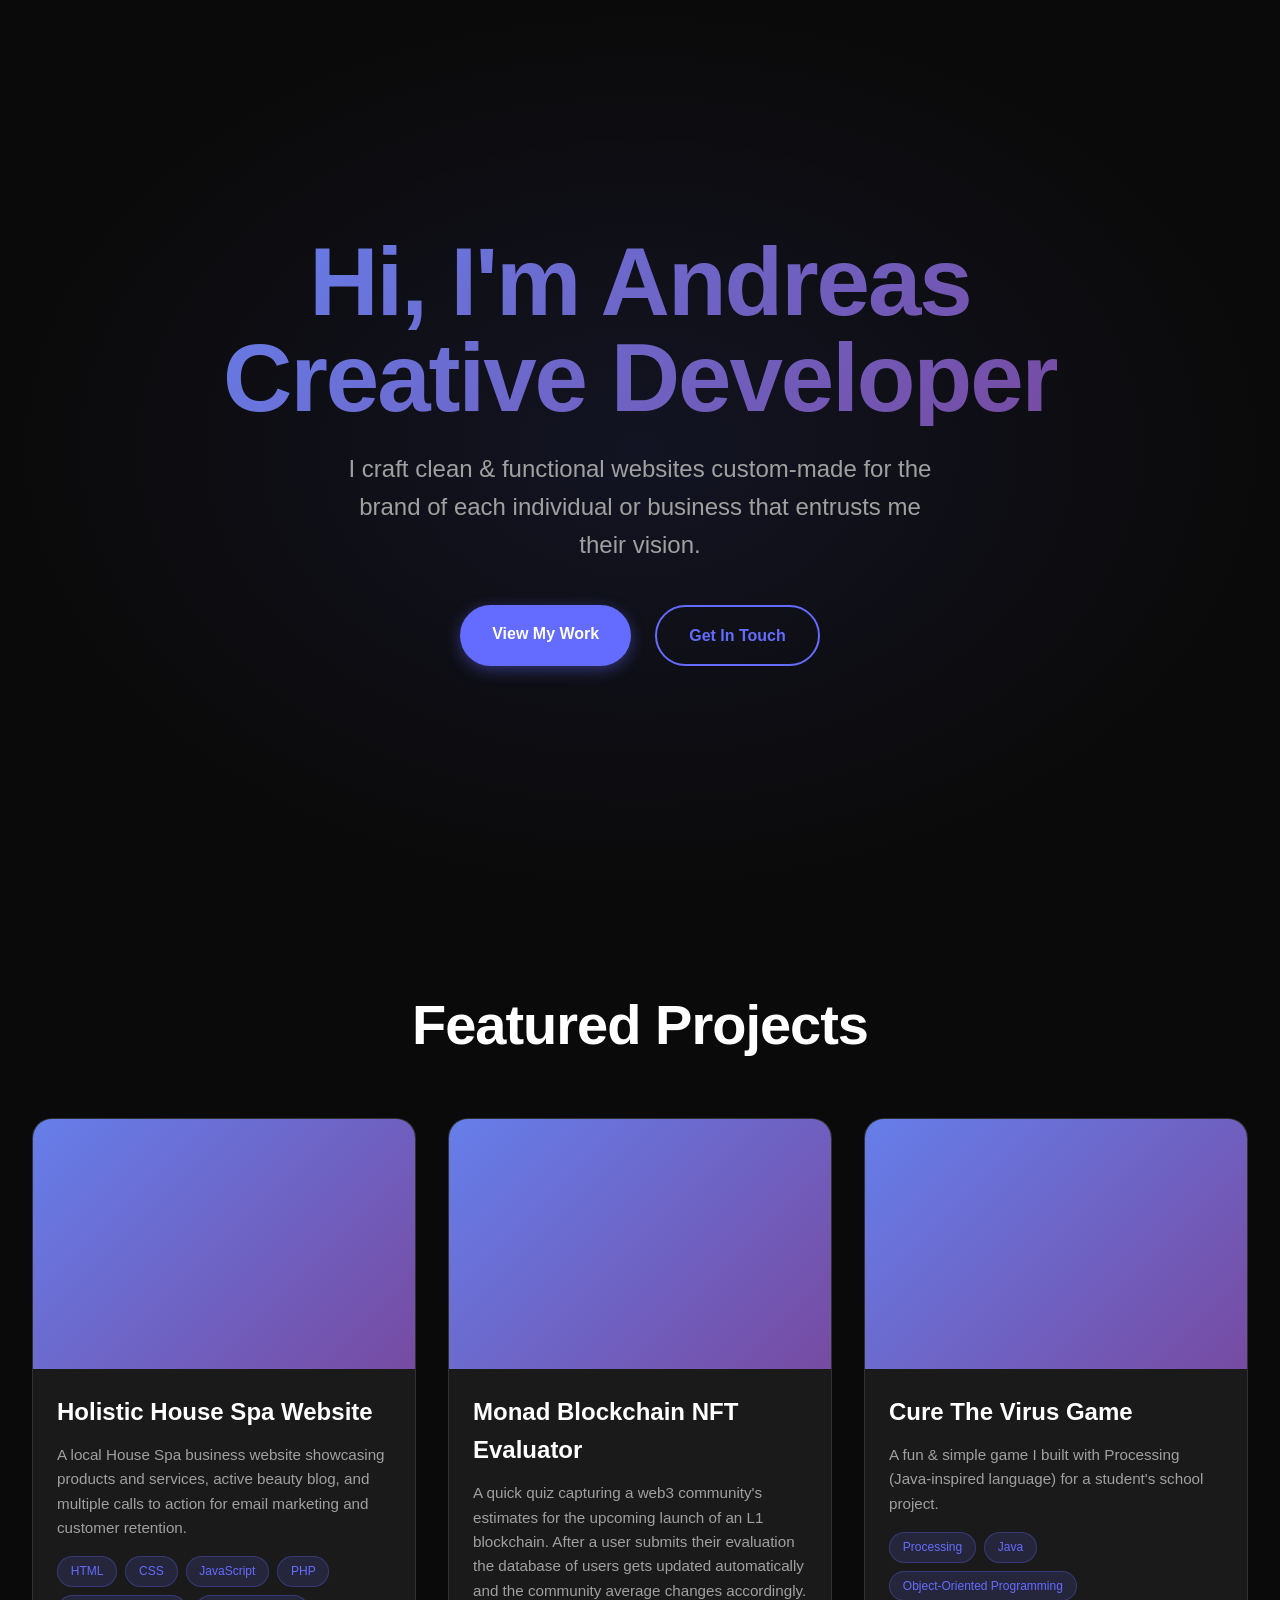
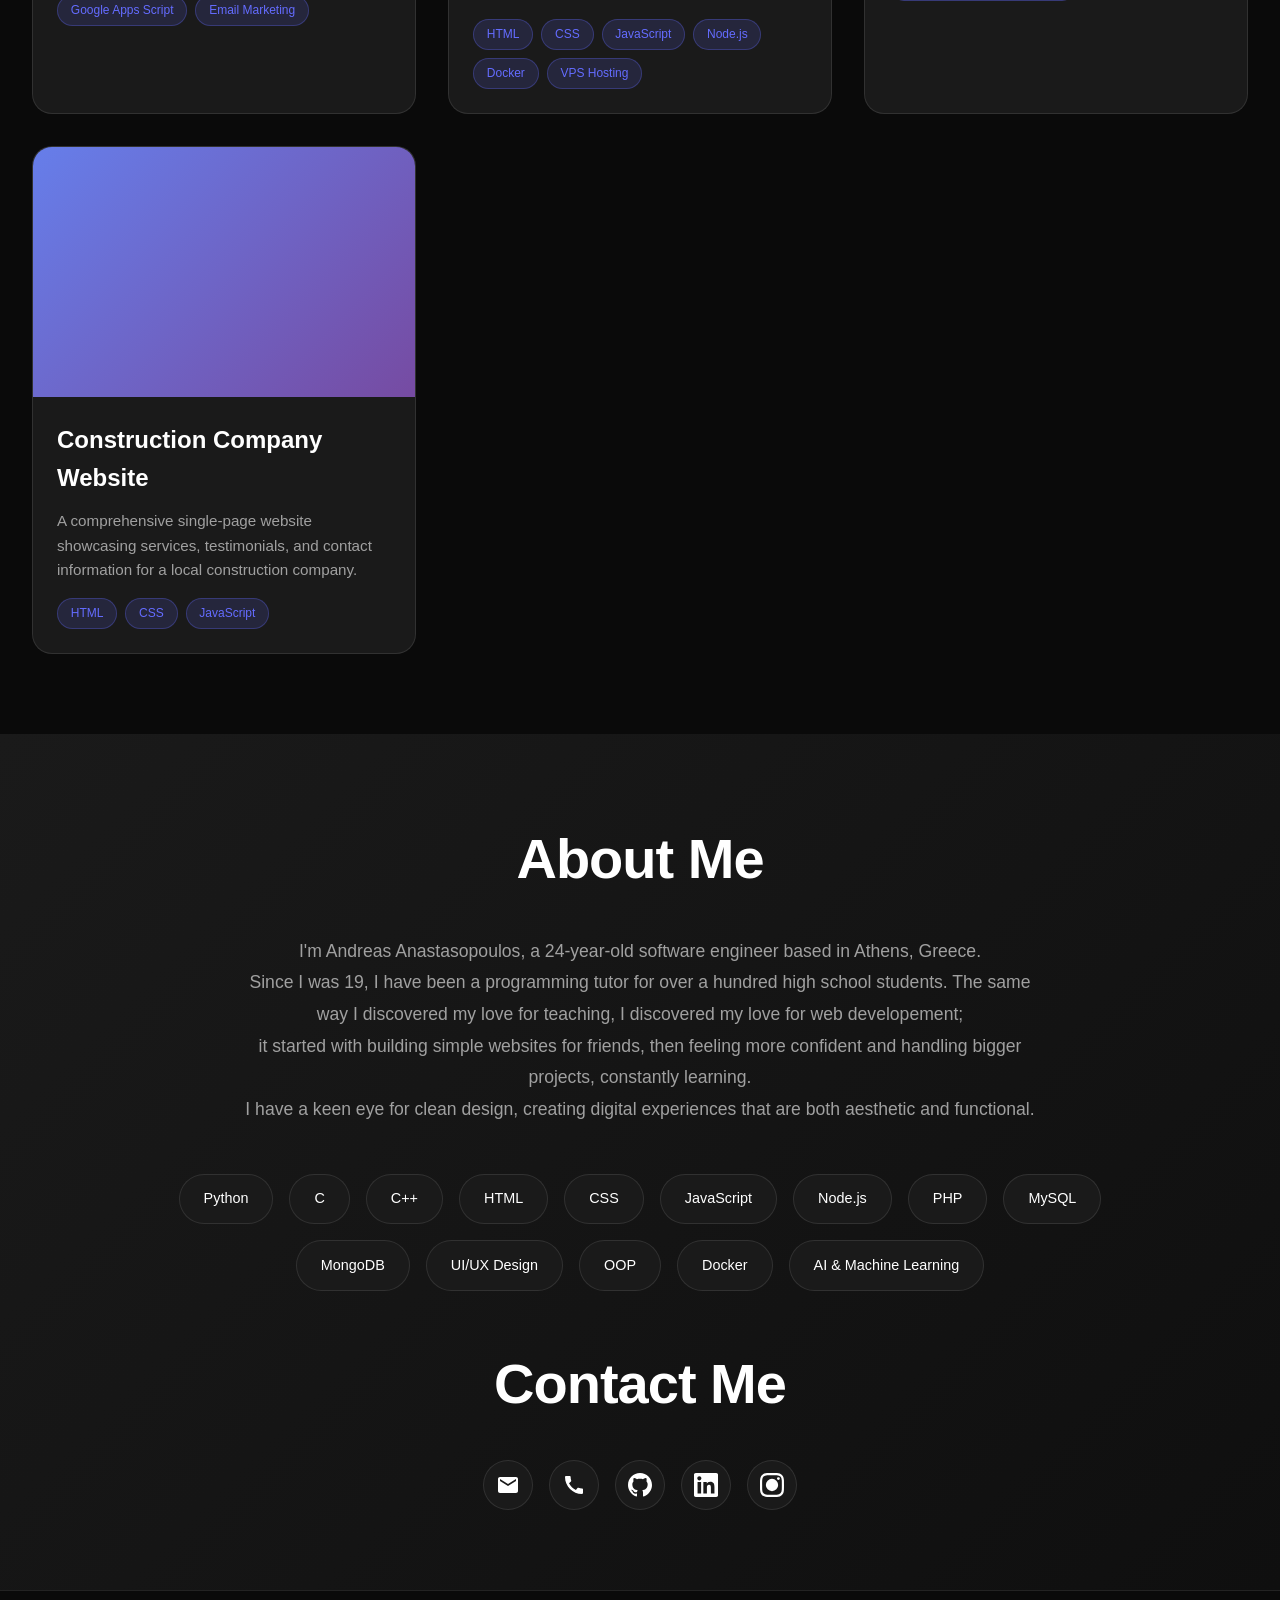
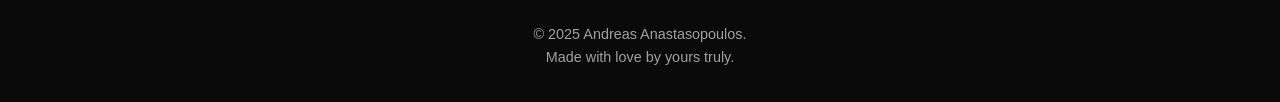
==== index.html @ b0f69302 "Update index.html" ====
<!DOCTYPE html>
<html lang="en">

<head>
    <!-- Google tag (gtag.js) -->
    <script async src="https://www.googletagmanager.com/gtag/js?id=G-56T9JVD9WK"></script>
    <script>
        window.dataLayer = window.dataLayer || [];
        function gtag() { dataLayer.push(arguments); }
        gtag('js', new Date());

        gtag('config', 'G-56T9JVD9WK');
    </script>
    <meta charset="UTF-8">
    <meta name="viewport" content="width=device-width, initial-scale=1.0">
    <title>Andreas Anastasopoulos - Creative Developer</title>
    <style>
        * {
            margin: 0;
            padding: 0;
            box-sizing: border-box;
        }

        :root {
            --primary: #0a0a0a;
            --accent: #646cff;
            --text: #ffffff;
            --text-secondary: #a0a0a0;
            --bg-card: #1a1a1a;
            --gradient: linear-gradient(135deg, #667eea 0%, #764ba2 100%);
        }

        body {
            font-family: -apple-system, BlinkMacSystemFont, 'Segoe UI', Roboto, sans-serif;
            background: var(--primary);
            color: var(--text);
            overflow-x: hidden;
            line-height: 1.6;
        }

        /* Hero Section */
        .hero {
            min-height: 100vh;
            display: flex;
            align-items: center;
            justify-content: center;
            text-align: center;
            padding: 2rem;
            background: radial-gradient(ellipse at center, rgba(100, 108, 255, 0.1) 0%, transparent 70%);
        }

        .hero-content h1 {
            font-size: clamp(3rem, 8vw, 6rem);
            line-height: 1;
            margin-bottom: 1.5rem;
            font-weight: 800;
            letter-spacing: -2px;
            background: var(--gradient);
            -webkit-background-clip: text;
            background-clip: text;
            -webkit-text-fill-color: transparent;
            animation: fadeInUp 1s ease 0.5s both;
        }

        .hero-content p {
            font-size: clamp(1.1rem, 2.5vw, 1.5rem);
            color: var(--text-secondary);
            max-width: 600px;
            margin: 0 auto 2.5rem;
            animation: fadeInUp 1s ease 0.7s both;
        }

        .hero-buttons {
            display: flex;
            gap: 1.5rem;
            justify-content: center;
            flex-wrap: wrap;
            animation: fadeInUp 1s ease 0.9s both;
        }

        .btn {
            padding: 1rem 2rem;
            border-radius: 50px;
            text-decoration: none;
            font-weight: 600;
            transition: all 0.3s ease;
            display: inline-block;
            position: relative;
            overflow: hidden;
        }

        .btn-primary {
            background: var(--accent);
            color: var(--text);
            box-shadow: 0 4px 15px rgba(100, 108, 255, 0.4);
        }

        .btn-primary:hover {
            transform: translateY(-2px);
            box-shadow: 0 8px 25px rgba(100, 108, 255, 0.6);
        }

        .btn-secondary {
            border: 2px solid var(--accent);
            color: var(--accent);
            background: transparent;
        }

        .btn-secondary:hover {
            background: var(--accent);
            color: var(--text);
            transform: translateY(-2px);
        }

        /* Projects Section */
        .projects {
            padding: 5rem 2rem;
            max-width: 1400px;
            margin: 0 auto;
        }

        .section-title {
            text-align: center;
            font-size: clamp(2.5rem, 5vw, 3.5rem);
            margin-bottom: 3rem;
            font-weight: 700;
            letter-spacing: -1px;
        }

        .projects-grid {
            display: grid;
            grid-template-columns: repeat(auto-fit, minmax(350px, 1fr));
            gap: 2rem;
        }

        .project-card {
            background: var(--bg-card);
            border-radius: 20px;
            overflow: hidden;
            transition: all 0.3s ease;
            border: 1px solid rgba(255, 255, 255, 0.1);
            position: relative;
        }

        .project-card:hover {
            transform: translateY(-10px);
            box-shadow: 0 20px 40px rgba(0, 0, 0, 0.3);
            border-color: var(--accent);
        }

        .project-media {
            height: 250px;
            overflow: hidden;
            position: relative;
            background: var(--gradient);
        }

        .project-media video {
            width: 100%;
            height: 100%;
            object-fit: cover;
            transition: transform 0.3s ease;
        }

        .project-card:hover .project-media video {
            transform: scale(1.05);
        }

        .project-info {
            padding: 1.5rem;
        }

        .project-info h3 {
            font-size: 1.5rem;
            margin-bottom: 0.75rem;
            color: var(--text);
        }

        .project-info p {
            color: var(--text-secondary);
            margin-bottom: 1rem;
            font-size: 0.95rem;
        }

        .project-tags {
            display: flex;
            gap: 0.5rem;
            flex-wrap: wrap;
        }

        .project-tag {
            font-size: 0.75rem;
            color: var(--accent);
            background: rgba(100, 108, 255, 0.15);
            padding: 0.3rem 0.8rem;
            border-radius: 20px;
            border: 1px solid rgba(100, 108, 255, 0.3);
        }

        /* About Section */
        .about {
            padding: 5rem 2rem;
            background: linear-gradient(135deg, #1a1a1a 0%, #0f0f0f 100%);
        }

        .about-container {
            max-width: 1000px;
            margin: 0 auto;
            text-align: center;
        }

        .about h2 {
            font-size: clamp(2.5rem, 5vw, 3.5rem);
            margin-bottom: 2rem;
            font-weight: 700;
            letter-spacing: -1px;
        }

        .about p {
            font-size: 1.1rem;
            color: var(--text-secondary);
            max-width: 800px;
            margin: 0 auto 3rem;
            line-height: 1.8;
        }

        .skills {
            display: flex;
            flex-wrap: wrap;
            gap: 1rem;
            justify-content: center;
            margin-bottom: 3rem;
        }

        .skill-tag {
            background: var(--bg-card);
            padding: 0.8rem 1.5rem;
            border-radius: 50px;
            font-size: 0.9rem;
            border: 1px solid rgba(255, 255, 255, 0.1);
            transition: all 0.3s ease;
            font-weight: 500;
        }

        .skill-tag:hover {
            border-color: var(--accent);
            transform: translateY(-2px);
            background: rgba(100, 108, 255, 0.1);
            color: var(--accent);
        }

        .contact-icon {
            width: 20px;
            height: 20px;
        }

        /* Social Links */
        .social-links {
            display: flex;
            justify-content: center;
            gap: 1rem;
            margin-top: 2rem;
        }

        .social-links a {
            width: 50px;
            height: 50px;
            background: var(--bg-card);
            border-radius: 50%;
            display: flex;
            align-items: center;
            justify-content: center;
            transition: all 0.3s ease;
            text-decoration: none;
            color: var(--text);
            border: 1px solid rgba(255, 255, 255, 0.1);
        }

        .social-links a:hover {
            background: var(--accent);
            transform: translateY(-3px) scale(1.1);
            border-color: var(--accent);
        }

        /* Footer */
        footer {
            padding: 2rem;
            text-align: center;
            border-top: 1px solid rgba(255, 255, 255, 0.1);
            background: var(--primary);
        }

        footer p {
            color: var(--text-secondary);
            font-size: 0.9rem;
        }

        /* Animations */
        @keyframes fadeInUp {
            from {
                opacity: 0;
                transform: translateY(30px);
            }

            to {
                opacity: 1;
                transform: translateY(0);
            }
        }

        /* Responsive Design */
        @media (max-width: 768px) {
            .hero {
                padding: 1rem;
            }

            .hero-buttons {
                flex-direction: column;
                align-items: center;
            }

            .btn {
                width: 100%;
                max-width: 300px;
                text-align: center;
            }

            .projects {
                padding: 3rem 1rem;
            }

            .projects-grid {
                grid-template-columns: 1fr;
                gap: 1.5rem;
            }

            .project-card {
                max-width: 500px;
                margin: 0 auto;
            }

            .about {
                padding: 3rem 1rem;
            }

            .skills {
                gap: 0.5rem;
            }

            .skill-tag {
                font-size: 0.8rem;
                padding: 0.6rem 1rem;
            }

            .social-links {
                gap: 0.75rem;
            }
        }

        @media (max-width: 480px) {
            .hero {
                min-height: 80vh;
            }

            .projects-grid {
                grid-template-columns: 1fr;
            }

            .project-media {
                height: 200px;
            }

            .skills {
                justify-content: center;
            }
        }

        /* Smooth scrolling */
        html {
            scroll-behavior: smooth;
        }

        /* Custom scrollbar */
        ::-webkit-scrollbar {
            width: 8px;
        }

        ::-webkit-scrollbar-track {
            background: var(--primary);
        }

        ::-webkit-scrollbar-thumb {
            background: var(--accent);
            border-radius: 4px;
        }

        ::-webkit-scrollbar-thumb:hover {
            background: #7c3aed;
        }
    </style>
</head>

<body>
    <!-- Hero Section -->
    <section class="hero">
        <div class="hero-content">
            <h1>Hi, I'm Andreas<br>Creative Developer</h1>
            <p>I craft clean & functional websites custom-made for the brand of each individual or business that
                entrusts me their vision.</p>
            <div class="hero-buttons">
                <a href="#projects" class="btn btn-primary">View My Work</a>
                <a href="#about" class="btn btn-secondary">Get In Touch</a>
            </div>
        </div>
    </section>

    <!-- Projects Section -->
    <section class="projects" id="projects">
        <h2 class="section-title">Featured Projects</h2>
        <div class="projects-grid">
            <div class="project-card">
                <div class="project-media">
                    <video autoplay muted loop playsinline preload="none">
                        <source src="images/housespavid.mp4" type="video/mp4">
                    </video>
                </div>
                <div class="project-info">
                    <h3>Holistic House Spa Website</h3>
                    <p>A local House Spa business website showcasing products and services, active beauty blog, and
                        multiple calls to action for email marketing and customer retention.</p>
                    <div class="project-tags">
                        <span class="project-tag">HTML</span>
                        <span class="project-tag">CSS</span>
                        <span class="project-tag">JavaScript</span>
                        <span class="project-tag">PHP</span>
                        <span class="project-tag">Google Apps Script</span>
                        <span class="project-tag">Email Marketing</span>
                    </div>
                </div>
            </div>

            <div class="project-card">
                <div class="project-media">
                    <video autoplay muted loop playsinline preload="none">
                        <source src="images/vibecheckvid.mp4" type="video/mp4">
                    </video>
                </div>
                <div class="project-info">
                    <h3>Monad Blockchain NFT Evaluator</h3>
                    <p>A quick quiz capturing a web3 community's estimates for the upcoming launch of an L1 blockchain.
                        After a user submits their evaluation the database of users gets updated automatically and the
                        community average changes accordingly.</p>
                    <div class="project-tags">
                        <span class="project-tag">HTML</span>
                        <span class="project-tag">CSS</span>
                        <span class="project-tag">JavaScript</span>
                        <span class="project-tag">Node.js</span>
                        <span class="project-tag">Docker</span>
                        <span class="project-tag">VPS Hosting</span>
                    </div>
                </div>
            </div>

            <div class="project-card">
                <div class="project-media">
                    <video autoplay muted loop playsinline preload="none">
                        <source src="images/coronavid.mp4" type="video/mp4">
                    </video>
                </div>
                <div class="project-info">
                    <h3>Cure The Virus Game</h3>
                    <p>A fun & simple game I built with Processing (Java-inspired language) for a student's school
                        project.</p>
                    <div class="project-tags">
                        <span class="project-tag">Processing</span>
                        <span class="project-tag">Java</span>
                        <span class="project-tag">Object-Oriented Programming</span>
                    </div>
                </div>
            </div>

            <div class="project-card">
                <div class="project-media">
                    <video autoplay muted loop playsinline preload="none">
                        <source src="images/housespavid.mp4" type="video/mp4">
                    </video>
                </div>
                <div class="project-info">
                    <h3>Construction Company Website</h3>
                    <p>A comprehensive single-page website showcasing services, testimonials, and contact information
                        for a local construction company.</p>
                    <div class="project-tags">
                        <span class="project-tag">HTML</span>
                        <span class="project-tag">CSS</span>
                        <span class="project-tag">JavaScript</span>
                    </div>
                </div>
            </div>
        </div>
    </section>

    <!-- About Section -->
    <section class="about" id="about">
        <div class="about-container">
            <h2>About Me</h2>
            <p>I'm Andreas Anastasopoulos, a 24-year-old software engineer based in Athens, Greece.<br>
                Since I was 19, I have been a programming tutor for over a hundred high school students. The same way I
                discovered my love for teaching, I discovered my love for web developement;<br>
                it started with building simple websites for friends, then feeling more confident and handling bigger
                projects, constantly learning.<br>
                I have a keen eye for clean design, creating digital experiences that are both aesthetic and functional.
            </p>

            <div class="skills">
                <span class="skill-tag">Python</span>
                <span class="skill-tag">C</span>
                <span class="skill-tag">C++</span>
                <span class="skill-tag">HTML</span>
                <span class="skill-tag">CSS</span>
                <span class="skill-tag">JavaScript</span>
                <span class="skill-tag">Node.js</span>
                <span class="skill-tag">PHP</span>
                <span class="skill-tag">MySQL</span>
                <span class="skill-tag">MongoDB</span>
                <span class="skill-tag">UI/UX Design</span>
                <span class="skill-tag">OOP</span>
                <span class="skill-tag">Docker</span>
                <span class="skill-tag">AI & Machine Learning</span>
            </div>

            <h2>Contact Me</h2>
            <div class="social-links">
                <a href="mailto:dimikaim37@gmail.com" aria-label="Email">
                    <svg width="24" height="24" fill="currentColor" viewBox="0 0 24 24">
                        <path
                            d="M20 4H4c-1.1 0-1.99.9-1.99 2L2 18c0 1.1.9 2 2 2h16c1.1 0 2-.9 2-2V6c0-1.1-.9-2-2-2zm0 4l-8 5-8-5V6l8 5 8-5v2z" />
                    </svg>
                </a>
                <a href="tel:00306948202941" aria-label="Phone">
                    <svg width="24" height="24" fill="currentColor" viewBox="0 0 24 24">
                        <path
                            d="M20.01 15.38c-1.23 0-2.42-.2-3.53-.56-.35-.12-.74-.03-1.01.24l-1.57 1.97c-2.83-1.35-5.48-3.9-6.89-6.83l1.95-1.66c.27-.28.35-.67.24-1.02-.37-1.11-.56-2.3-.56-3.53 0-.54-.45-.99-.99-.99H4.19C3.65 3 3 3.24 3 3.99 3 13.28 10.73 21 20.01 21c.71 0 .99-.63.99-1.18v-3.45c0-.54-.45-.99-.99-.99z" />
                    </svg>
                </a>
                <a href="https://github.com/AndreasAnastasopoulos" target="_blank" aria-label="GitHub">
                    <svg width="24" height="24" fill="currentColor" viewBox="0 0 24 24">
                        <path
                            d="M12 0c-6.626 0-12 5.373-12 12 0 5.302 3.438 9.8 8.207 11.387.599.111.793-.261.793-.577v-2.234c-3.338.726-4.033-1.416-4.033-1.416-.546-1.387-1.333-1.756-1.333-1.756-1.089-.745.083-.729.083-.729 1.205.084 1.839 1.237 1.839 1.237 1.07 1.834 2.807 1.304 3.492.997.107-.775.418-1.305.762-1.604-2.665-.305-5.467-1.334-5.467-5.931 0-1.311.469-2.381 1.236-3.221-.124-.303-.535-1.524.117-3.176 0 0 1.008-.322 3.301 1.23.957-.266 1.983-.399 3.003-.404 1.02.005 2.047.138 3.006.404 2.291-1.552 3.297-1.23 3.297-1.23.653 1.653.242 2.874.118 3.176.77.84 1.235 1.911 1.235 3.221 0 4.609-2.807 5.624-5.479 5.921.43.372.823 1.102.823 2.222v3.293c0 .319.192.694.801.576 4.765-1.589 8.199-6.086 8.199-11.386 0-6.627-5.373-12-12-12z" />
                    </svg>
                </a>
                <a href="https://www.linkedin.com/in/anastasopoulos-andreas/" target="_blank" aria-label="LinkedIn">
                    <svg width="24" height="24" fill="currentColor" viewBox="0 0 24 24">
                        <path
                            d="M20.447 20.452h-3.554v-5.569c0-1.328-.027-3.037-1.852-3.037-1.853 0-2.136 1.445-2.136 2.939v5.667H9.351V9h3.414v1.561h.046c.477-.9 1.637-1.85 3.37-1.85 3.601 0 4.267 2.37 4.267 5.455v6.286zM5.337 7.433c-1.144 0-2.063-.926-2.063-2.065 0-1.138.92-2.063 2.063-2.063 1.14 0 2.064.925 2.064 2.063 0 1.139-.925 2.065-2.064 2.065zm1.782 13.019H3.555V9h3.564v11.452zM22.225 0H1.771C.792 0 0 .774 0 1.729v20.542C0 23.227.792 24 1.771 24h20.451C23.2 24 24 23.227 24 22.271V1.729C24 .774 23.2 0 22.222 0h.003z" />
                    </svg>
                </a>
                <a href="https://www.instagram.com/dre.anastasopoulos/" target="_blank" aria-label="Instagram">
                    <svg width="24" height="24" fill="currentColor" viewBox="0 0 24 24">
                        <path
                            d="M12 2.163c3.204 0 3.584.012 4.85.07 3.252.148 4.771 1.691 4.919 4.919.058 1.265.069 1.645.069 4.849 0 3.205-.012 3.584-.069 4.849-.149 3.225-1.664 4.771-4.919 4.919-1.266.058-1.644.07-4.85.07-3.204 0-3.584-.012-4.849-.07-3.26-.149-4.771-1.699-4.919-4.92-.058-1.265-.07-1.644-.07-4.849 0-3.204.013-3.583.07-4.849.149-3.227 1.664-4.771 4.919-4.919 1.266-.057 1.645-.069 4.849-.069zm0-2.163c-3.259 0-3.667.014-4.947.072-4.358.2-6.78 2.618-6.98 6.98-.059 1.281-.073 1.689-.073 4.948 0 3.259.014 3.668.072 4.948.2 4.358 2.618 6.78 6.98 6.98 1.281.058 1.689.072 4.948.072 3.259 0 3.668-.014 4.948-.072 4.354-.2 6.782-2.618 6.979-6.98.059-1.28.073-1.689.073-4.948 0-3.259-.014-3.667-.072-4.947-.196-4.354-2.617-6.78-6.979-6.98-1.281-.059-1.69-.073-4.949-.073zM5.838 12a6.162 6.162 0 1 1 12.324 0 6.162 6.162 0 0 1-12.324 0zM12 16a4 4 0 1 1 0-8 4 4 0 0 1 0 8zm4.965-10.405a1.44 1.44 0 1 1 2.881.001 1.44 1.44 0 0 1-2.881-.001z" />
                    </svg>
                </a>
            </div>
        </div>
    </section>

    <!-- Footer -->
    <footer>
        <p>&copy; 2025 Andreas Anastasopoulos.<br>Made with love by yours truly.</p>
    </footer>

    <script>
        // Start loading process when DOM is ready
        document.addEventListener('DOMContentLoaded', () => {
            // Simple 2-second loading screen
            setTimeout(showMainContent, 2000);
        });

        // Simple video handling like the original
        document.addEventListener('DOMContentLoaded', () => {
            const videos = document.querySelectorAll('video');
            videos.forEach(video => {
                video.addEventListener('mouseenter', () => {
                    video.play();
                });
                video.addEventListener('mouseleave', () => {
                    video.pause();
                });

                // For touch devices
                video.addEventListener('touchstart', () => {
                    if (video.paused) {
                        video.play();
                    } else {
                        video.pause();
                    }
                });
            });
        });

        // Start loading process when DOM is ready
        document.addEventListener('DOMContentLoaded', () => {
            // Minimum loading time to ensure smooth experience
            const minLoadTime = 1500;
            const startTime = Date.now();

            preloadAssets();

            // Ensure minimum loading time for better UX
            setTimeout(() => {
                const elapsedTime = Date.now() - startTime;
                if (elapsedTime < minLoadTime && assetsLoaded < totalAssets) {
                    // Still loading, wait a bit more
                    return;
                }
            }, minLoadTime);
        });

        // Smooth scrolling for anchor links
        document.addEventListener('DOMContentLoaded', () => {
            document.querySelectorAll('a[href^="#"]').forEach(anchor => {
                anchor.addEventListener('click', function (e) {
                    e.preventDefault();
                    const target = document.querySelector(this.getAttribute('href'));
                    if (target) {
                        target.scrollIntoView({
                            behavior: 'smooth',
                            block: 'start'
                        });
                    }
                });
            });
        });
    </script>
</body>

</html>
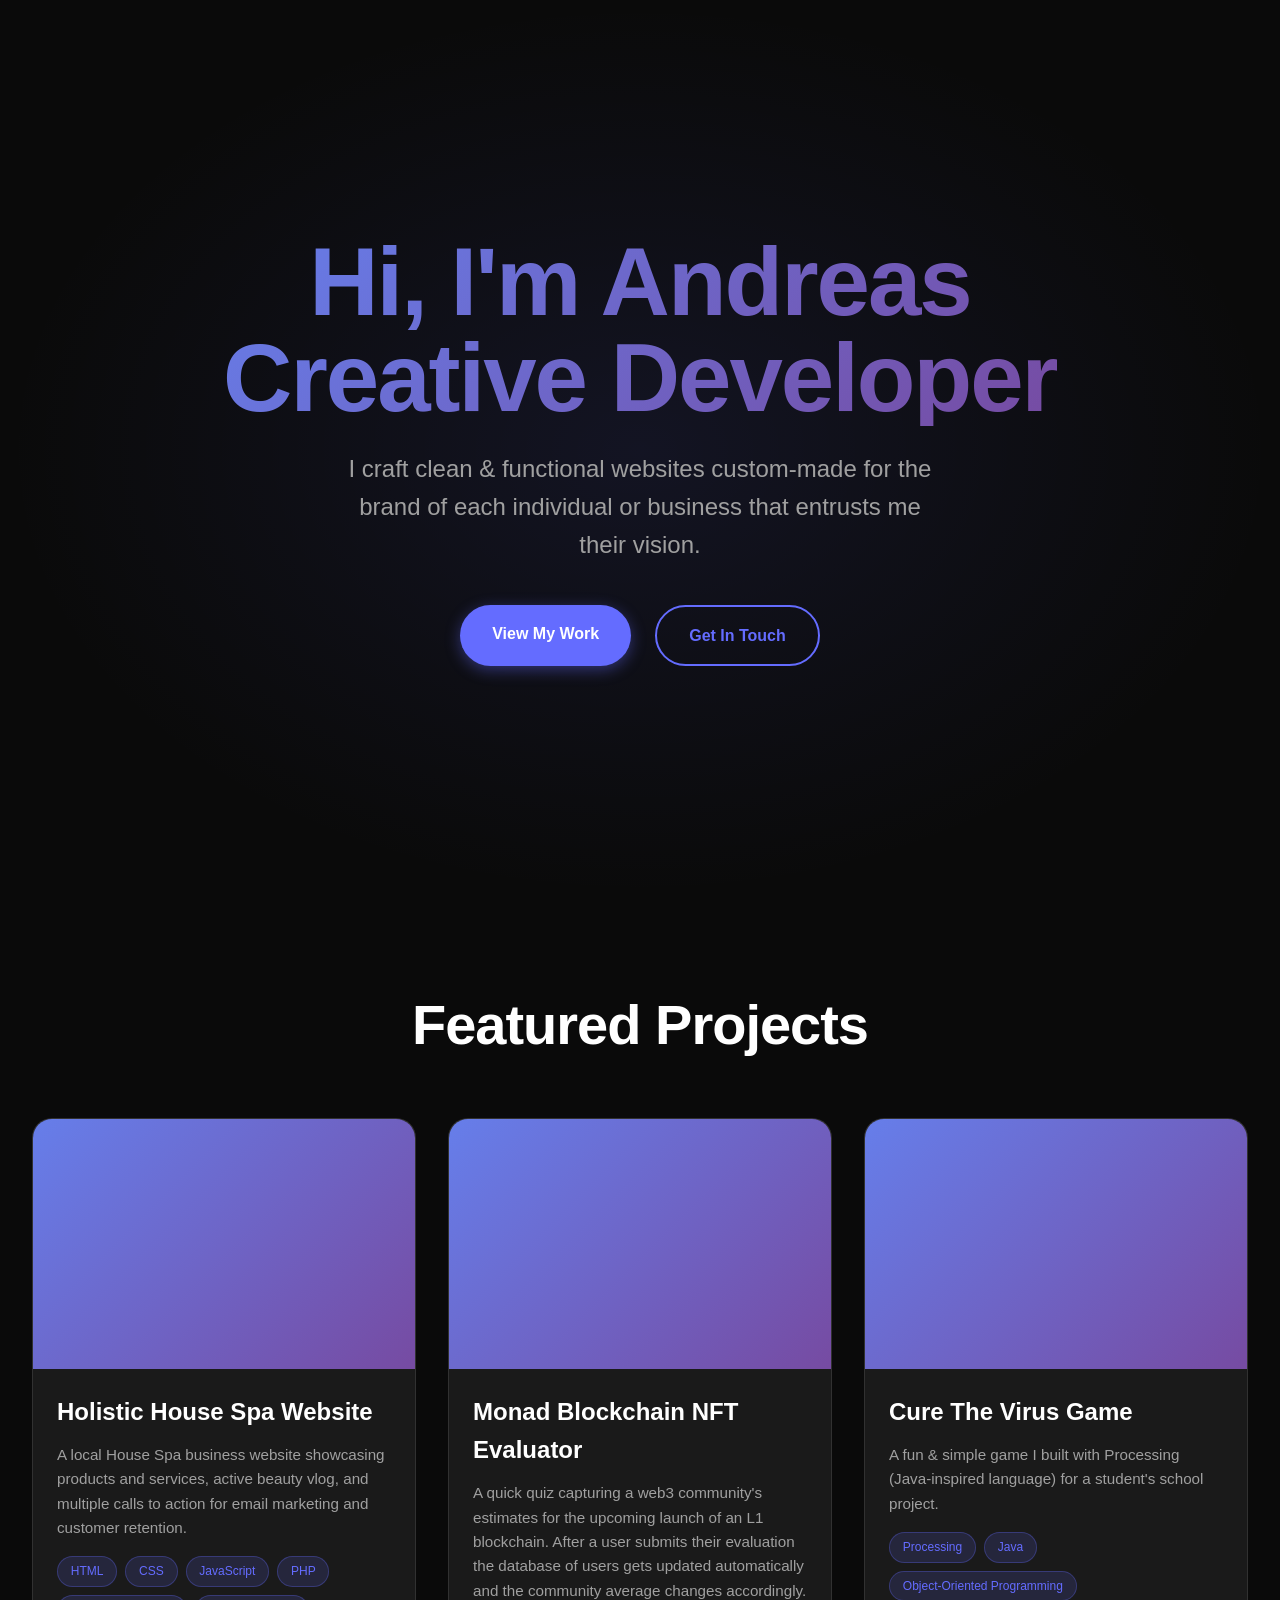
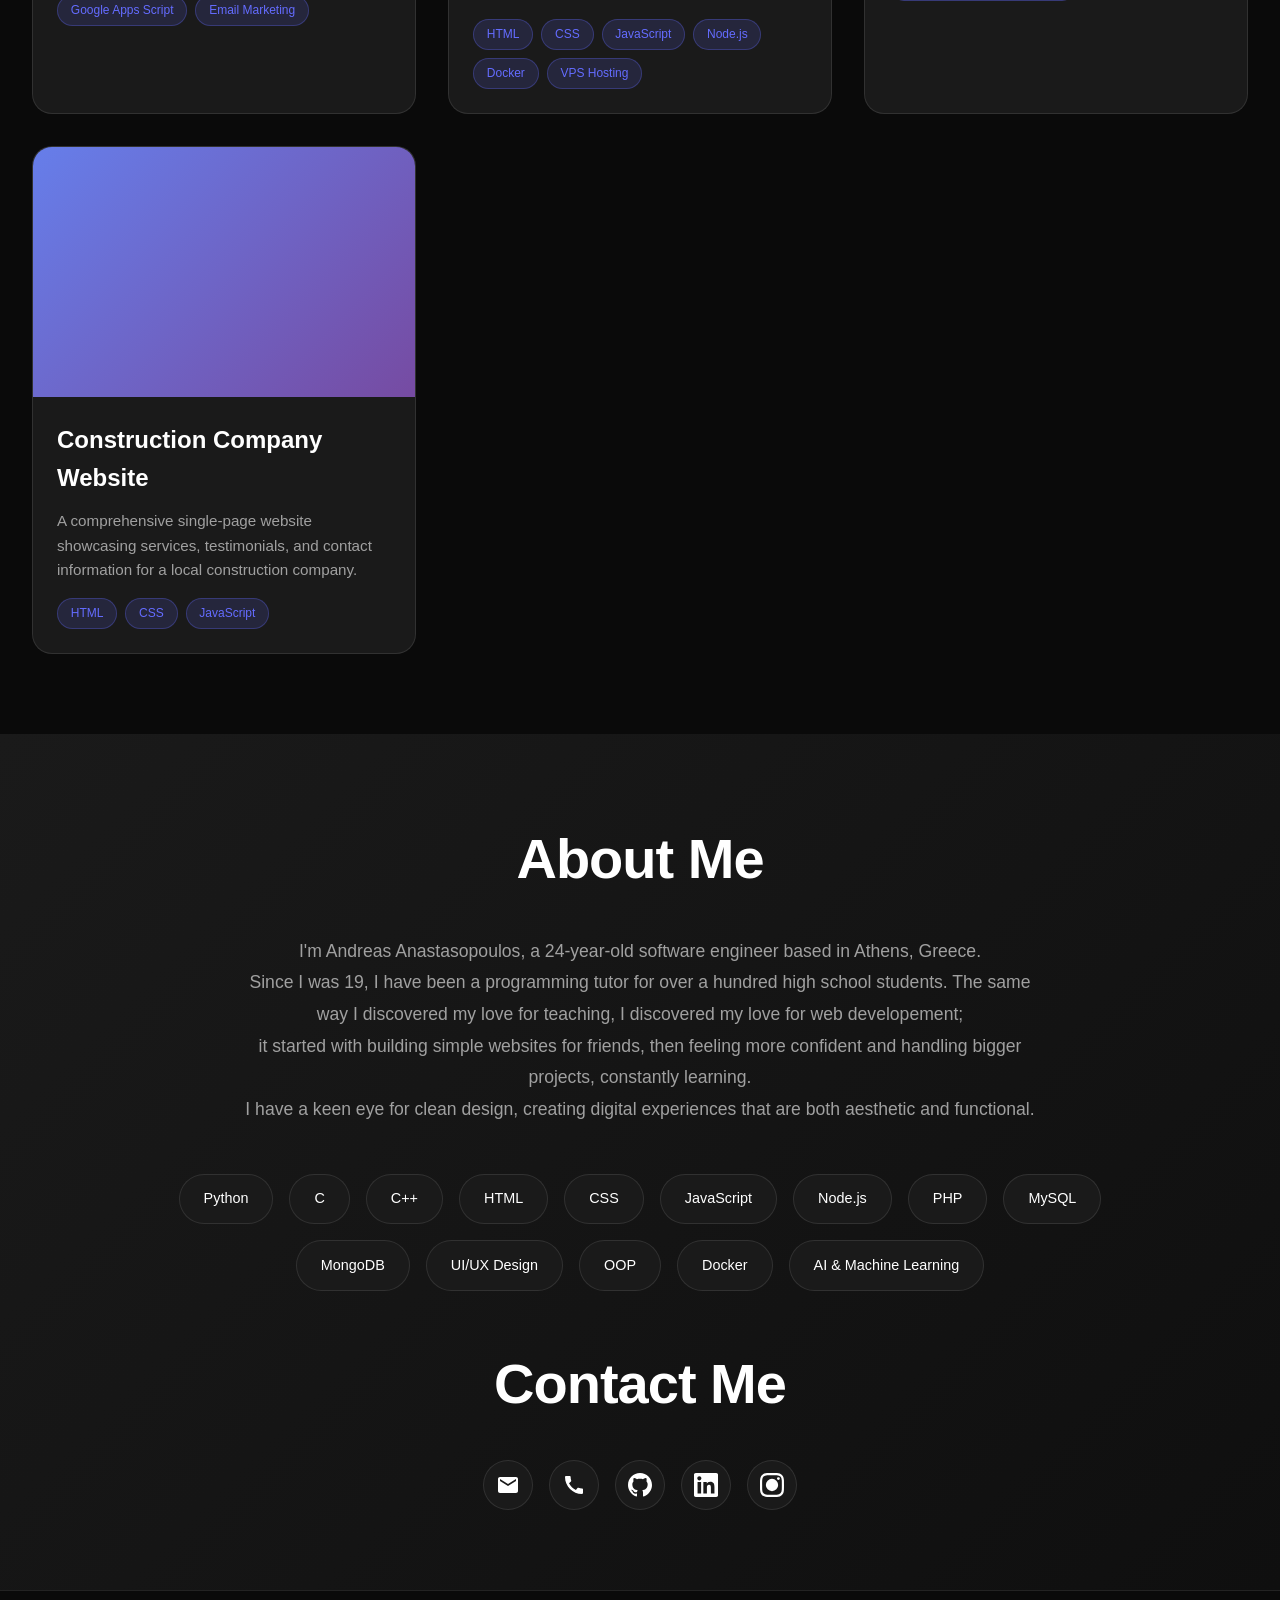
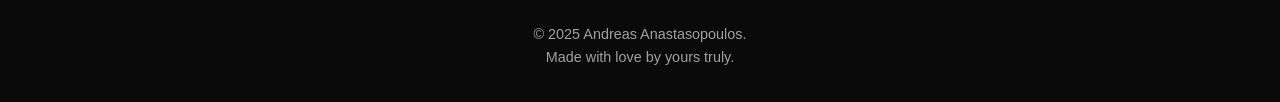
==== commit fcdae3f5: "Typo" ====
--- a/index.html
+++ b/index.html
@@ -426,7 +426,7 @@
                 </div>
                 <div class="project-info">
                     <h3>Holistic House Spa Website</h3>
-                    <p>A local House Spa business website showcasing products and services, active beauty blog, and
+                    <p>A local House Spa business website showcasing products and services, active beauty vlog, and
                         multiple calls to action for email marketing and customer retention.</p>
                     <div class="project-tags">
                         <span class="project-tag">HTML</span>
@@ -482,7 +482,7 @@
             <div class="project-card">
                 <div class="project-media">
                     <video autoplay muted loop playsinline preload="none">
-                        <source src="images/housespavid.mp4" type="video/mp4">
+                        <source src="images/crcvid.mp4" type="video/mp4">
                     </video>
                 </div>
                 <div class="project-info">
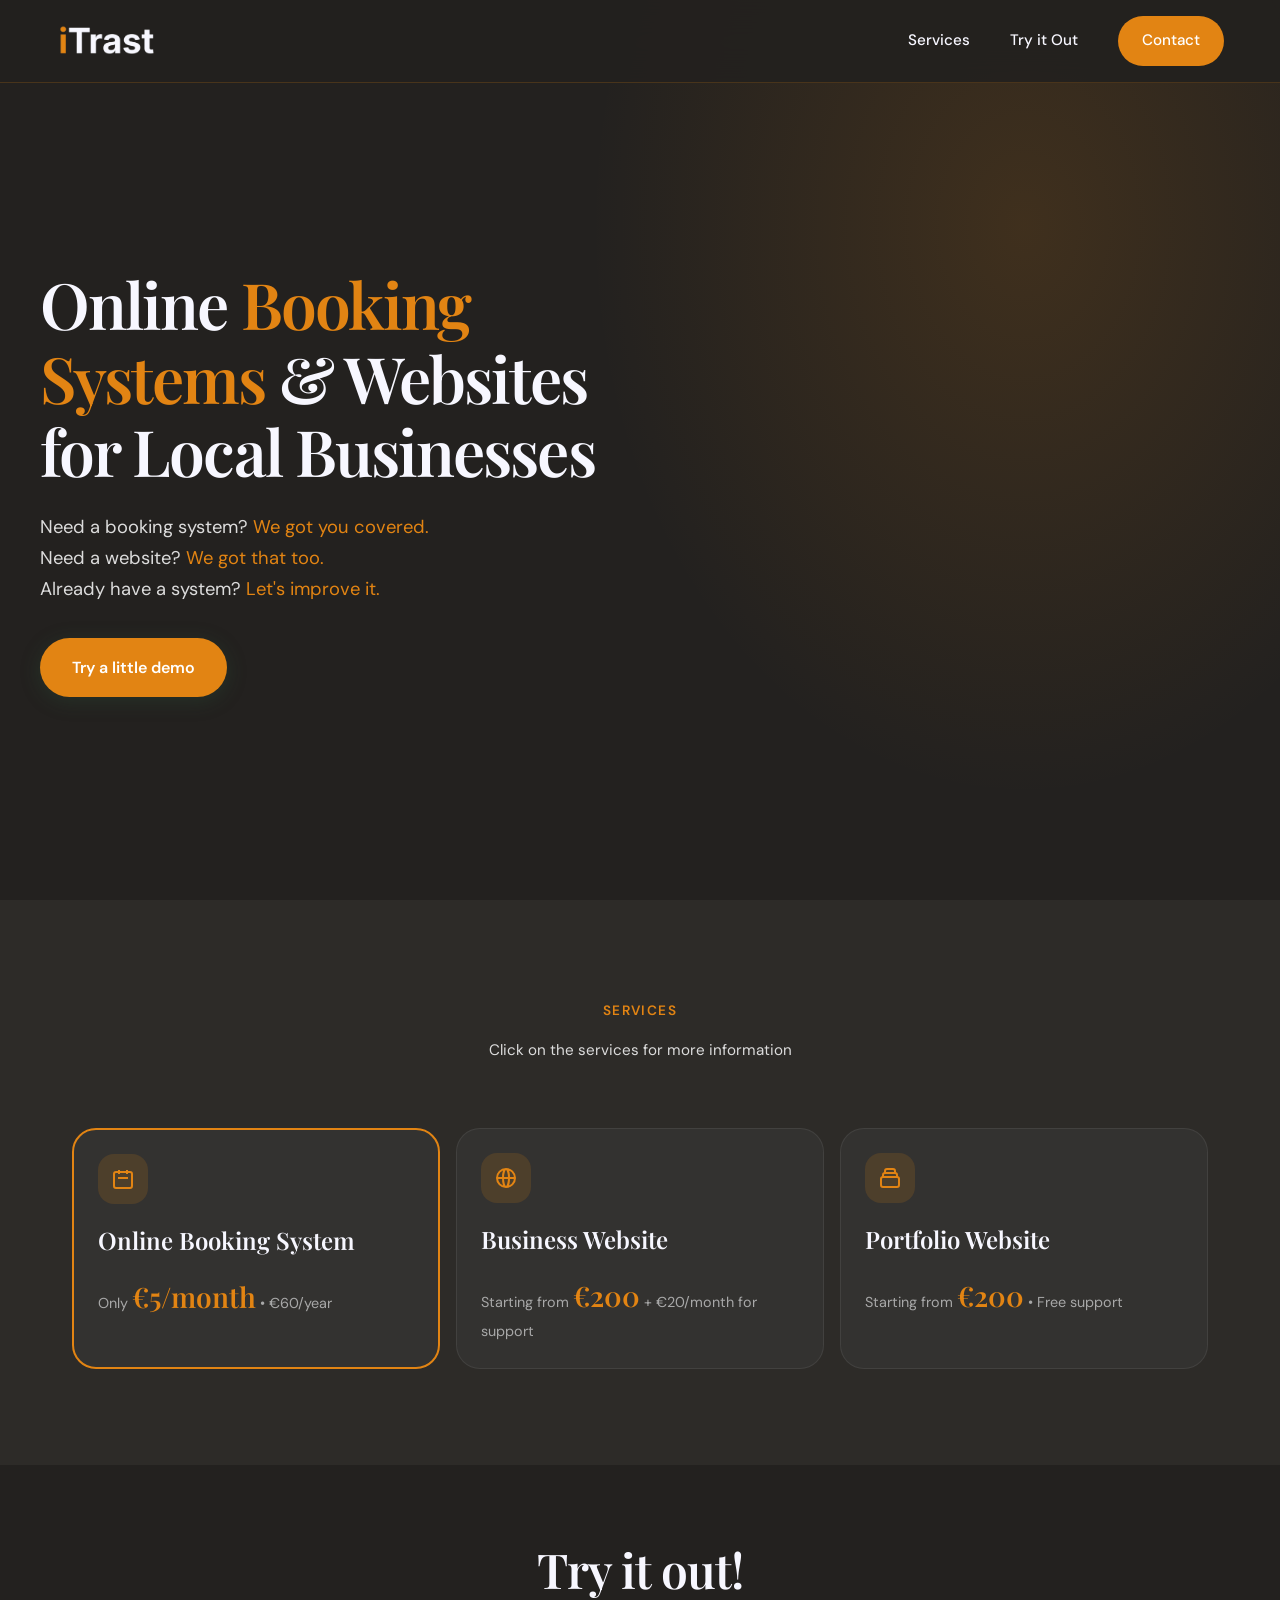
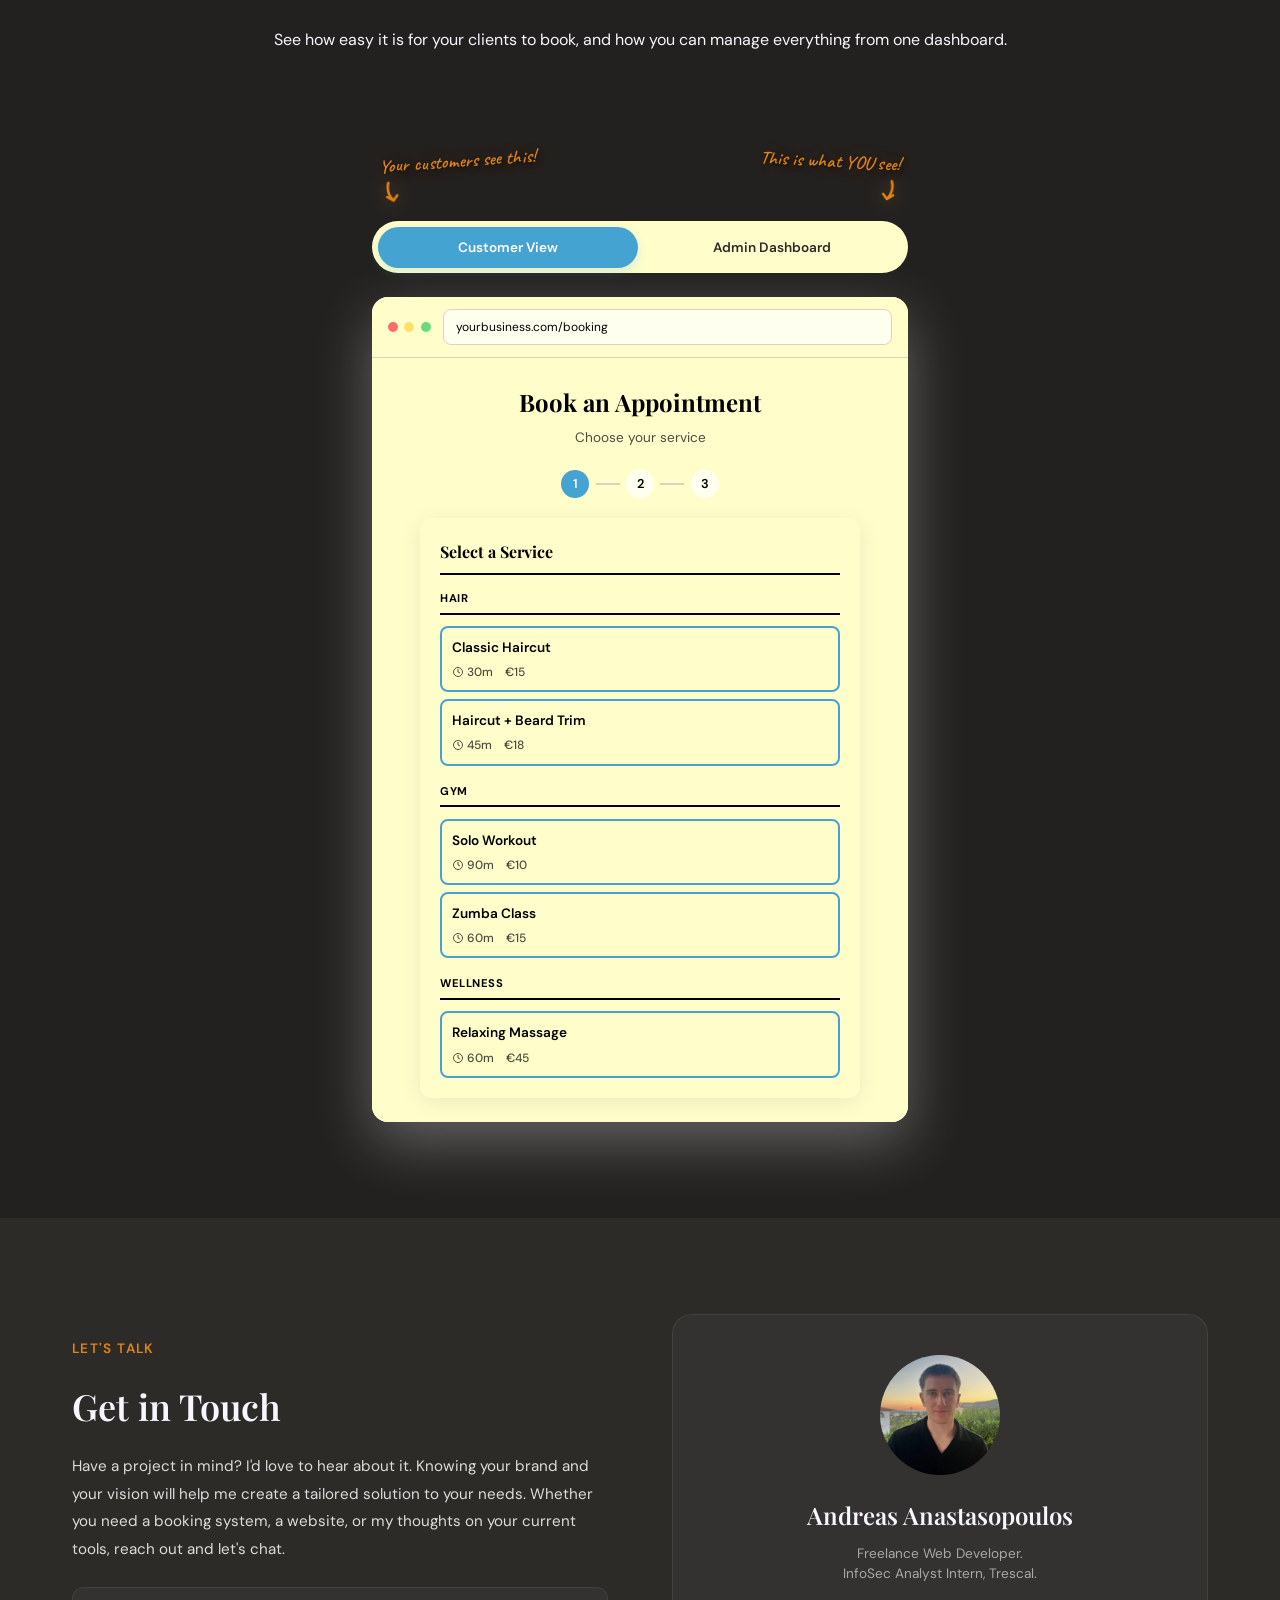
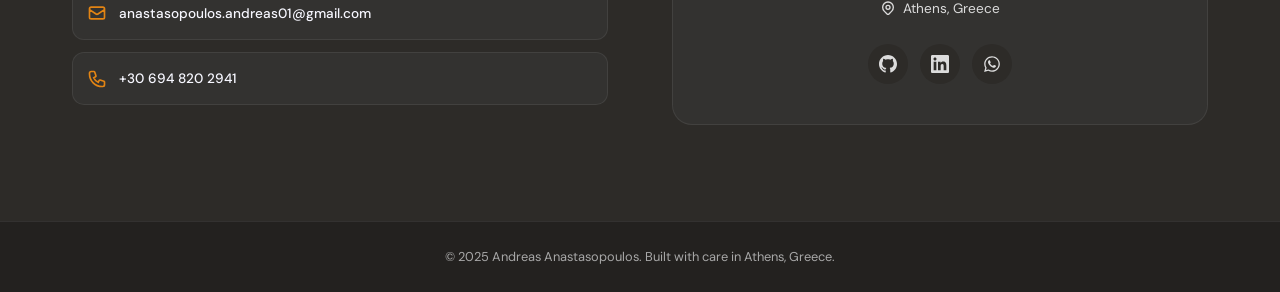
==== commit 8cd77978: "Initial commit: Portfolio site with index.html and iTrast assets" ====
--- a/index.html
+++ b/index.html
@@ -13,8 +13,27 @@
     </script>
     <meta charset="UTF-8">
     <meta name="viewport" content="width=device-width, initial-scale=1.0">
-    <title>Andreas Anastasopoulos - Creative Developer</title>
+    <title>iTrast - Online Booking Systems & Websites</title>
+    <meta name="description"
+        content="Custom online booking systems & website solution services for barbershops, gyms, massage therapists, spas, doctors, and local businesses. Made with love by a young creative developer based in Athens, Greece.">
+
+    <!-- Google Fonts -->
+    <link rel="preconnect" href="https://fonts.googleapis.com">
+    <link rel="preconnect" href="https://fonts.gstatic.com" crossorigin>
+    <link
+        href="https://fonts.googleapis.com/css2?family=Caveat:wght@500;600;700&family=DM+Sans:ital,opsz,wght@0,9..40,400;0,9..40,500;0,9..40,600;0,9..40,700&family=Playfair+Display:wght@500;600;700&display=swap"
+        rel="stylesheet">
+
+    <!-- Favicon Links -->
+    <link rel="apple-touch-icon" sizes="180x180" href="iTrast/favicon_io/apple-touch-icon.png">
+    <link rel="icon" type="image/png" sizes="32x32" href="iTrast/favicon_io/favicon-32x32.png">
+    <link rel="icon" type="image/png" sizes="16x16" href="iTrast/favicon_io/favicon-16x16.png">
+    <link rel="manifest" href="iTrast/favicon_io/site.webmanifest">
+
     <style>
+        /* ============================================
+           CSS RESET & VARIABLES
+        ============================================ */
         * {
             margin: 0;
             padding: 0;
@@ -22,280 +41,1924 @@
         }
 
         :root {
-            --primary: #0a0a0a;
-            --accent: #646cff;
-            --text: #ffffff;
-            --text-secondary: #a0a0a0;
-            --bg-card: #1a1a1a;
-            --gradient: linear-gradient(135deg, #667eea 0%, #764ba2 100%);
+            --bg-primary: #23211F;
+            --bg-secondary: #2D2B28;
+            --bg-card: #333230;
+            --text-primary: #F7F7FF;
+            --text-secondary: #DCDCDC;
+            --text-muted: #A8A8A8;
+            --accent: #E28413;
+            --accent-light: #E89E3F;
+            --accent-glow: rgba(226, 132, 19, 0.15);
+            --border: rgba(240, 240, 240, 0.08);
+            --shadow-sm: 0 2px 8px rgba(0, 0, 0, 0.3);
+            --shadow-md: 0 8px 32px rgba(0, 0, 0, 0.4);
+            --shadow-lg: 0 24px 64px rgba(0, 0, 0, 0.5);
+        }
+
+        html {
+            scroll-behavior: smooth;
         }
 
         body {
-            font-family: -apple-system, BlinkMacSystemFont, 'Segoe UI', Roboto, sans-serif;
-            background: var(--primary);
-            color: var(--text);
+            font-family: 'DM Sans', -apple-system, BlinkMacSystemFont, sans-serif;
+            background: var(--bg-primary);
+            color: var(--text-primary);
+            line-height: 1.7;
             overflow-x: hidden;
-            line-height: 1.6;
-        }
-
-        /* Hero Section */
+            min-width: 320px;
+        }
+
+        /* ============================================
+           NAVIGATION
+        ============================================ */
+        .nav {
+            position: fixed;
+            top: 0;
+            left: 0;
+            right: 0;
+            z-index: 1000;
+            padding: 1rem;
+            background: rgba(35, 33, 31, 0.95);
+            backdrop-filter: blur(20px);
+            border-bottom: 1px solid rgba(226, 132, 19, 0.2);
+            transition: all 0.3s ease;
+        }
+
+        .nav-inner {
+            max-width: 1200px;
+            margin: 0 auto;
+            display: flex;
+            justify-content: space-between;
+            align-items: center;
+            padding: 0 1rem;
+        }
+
+        .nav-logo {
+            font-family: 'Inter', sans-serif;
+            font-size: 1.5rem;
+            font-weight: 800;
+            color: #F7F7FF;
+            text-decoration: none;
+            letter-spacing: -0.02em;
+            white-space: nowrap;
+        }
+
+        .nav-logo .i {
+            color: #E28413;
+        }
+
+        .nav-logo img {
+            height: clamp(0.875rem, 2.5vw, 2rem);
+            width: auto;
+            transition: height 0.3s ease;
+            display: block;
+        }
+
+        .nav-links {
+            display: flex;
+            gap: 2.5rem;
+            align-items: center;
+        }
+
+        .nav-links a {
+            color: #F7F7FF;
+            text-decoration: none;
+            font-size: 0.95rem;
+            font-weight: 500;
+            transition: color 0.2s ease;
+        }
+
+        .nav-links a:hover {
+            color: var(--accent);
+        }
+
+        .nav-cta {
+            background: var(--accent) !important;
+            color: white !important;
+            padding: 0.75rem 1.5rem;
+            border-radius: 100px;
+            transition: all 0.3s ease !important;
+        }
+
+        .nav-cta:hover {
+            background: var(--accent-light) !important;
+            transform: translateY(-2px);
+        }
+
+        .mobile-menu-btn {
+            display: none;
+            background: none;
+            border: none;
+            cursor: pointer;
+            padding: 0.5rem;
+            z-index: 1001;
+        }
+
+        .mobile-menu-btn span {
+            display: block;
+            width: 24px;
+            height: 2px;
+            background: var(--text-primary);
+            margin: 5px 0;
+            transition: all 0.3s ease;
+        }
+
+        /* Mobile Menu */
+        .mobile-menu {
+            position: fixed;
+            top: 0;
+            left: 0;
+            right: 0;
+            bottom: 0;
+            background: var(--bg-primary);
+            z-index: 999;
+            display: flex;
+            flex-direction: column;
+            align-items: center;
+            justify-content: center;
+            gap: 2rem;
+            transform: translateX(100%);
+            transition: transform 0.3s ease;
+        }
+
+        .mobile-menu.active {
+            transform: translateX(0);
+        }
+
+        .mobile-menu a {
+            font-size: 1.5rem;
+            color: var(--text-primary);
+            text-decoration: none;
+            font-weight: 600;
+        }
+
+        .mobile-menu-close {
+            position: absolute;
+            top: 1.5rem;
+            right: 1.5rem;
+            background: none;
+            border: none;
+            font-size: 2rem;
+            cursor: pointer;
+            color: var(--text-primary);
+        }
+
+        /* ============================================
+           HERO SECTION
+        ============================================ */
         .hero {
             min-height: 100vh;
             display: flex;
             align-items: center;
+            padding: 8rem 1rem 4rem;
+            position: relative;
+            overflow: hidden;
+        }
+
+        .hero::before {
+            content: '';
+            position: absolute;
+            top: -50%;
+            right: -20%;
+            width: 80%;
+            height: 150%;
+            background: radial-gradient(ellipse, var(--accent-glow) 0%, transparent 60%);
+            pointer-events: none;
+        }
+
+        .hero-inner {
+            max-width: 1200px;
+            margin: 0 auto;
+            width: 100%;
+            display: grid;
+            grid-template-columns: 1fr 1fr;
+            gap: 4rem;
+            align-items: center;
+        }
+
+        .hero-content {
+            position: relative;
+            z-index: 1;
+        }
+
+        .hero-badge {
+            display: inline-flex;
+            align-items: center;
+            gap: 0.5rem;
+            background: var(--accent-glow);
+            color: var(--accent);
+            padding: 0.5rem 1rem;
+            border-radius: 100px;
+            font-size: 0.85rem;
+            font-weight: 600;
+            margin-bottom: 1.5rem;
+            animation: fadeInUp 0.8s ease both;
+        }
+
+        .hero-badge::before {
+            content: '';
+            width: 8px;
+            height: 8px;
+            background: var(--accent);
+            border-radius: 50%;
+            animation: pulse 2s ease infinite;
+        }
+
+        @keyframes pulse {
+
+            0%,
+            100% {
+                opacity: 1;
+                transform: scale(1);
+            }
+
+            50% {
+                opacity: 0.6;
+                transform: scale(1.2);
+            }
+        }
+
+        .hero h1 {
+            font-family: 'Playfair Display', serif;
+            font-size: clamp(1.75rem, 5vw, 4rem);
+            font-weight: 600;
+            line-height: 1.15;
+            letter-spacing: -0.03em;
+            margin-bottom: 1.5rem;
+            color: var(--text-primary);
+            animation: fadeInUp 0.8s ease 0.1s both;
+        }
+
+        .hero-description {
+            font-size: clamp(0.95rem, 2.5vw, 1.15rem);
+            color: var(--text-secondary);
+            max-width: 480px;
+            margin-bottom: 2rem;
+            animation: fadeInUp 0.8s ease 0.2s both;
+        }
+
+        .hero h1 span,
+        .hero-description span {
+            color: var(--accent);
+        }
+
+        .hero-ctas {
+            display: flex;
+            gap: 1rem;
+            flex-wrap: wrap;
+            animation: fadeInUp 0.8s ease 0.3s both;
+        }
+
+        .btn {
+            display: inline-flex;
+            align-items: center;
+            gap: 0.5rem;
+            padding: 1rem 2rem;
+            border-radius: 100px;
+            font-size: 1rem;
+            font-weight: 600;
+            text-decoration: none;
+            transition: all 0.3s ease;
+            cursor: pointer;
+            border: none;
+        }
+
+        .btn-primary {
+            background: var(--accent);
+            color: white;
+            box-shadow: 0 4px 20px rgba(45, 90, 61, 0.3);
+        }
+
+        .btn-primary:hover {
+            background: var(--accent-light);
+            transform: translateY(-3px);
+            box-shadow: 0 8px 30px rgba(45, 90, 61, 0.4);
+        }
+
+        .btn-secondary {
+            background: white;
+            color: var(--text-primary);
+            border: 2px solid var(--border);
+        }
+
+        .btn-secondary:hover {
+            border-color: var(--accent);
+            color: var(--accent);
+            transform: translateY(-3px);
+        }
+
+        .hero-visual {
+            position: relative;
+            animation: fadeInUp 0.8s ease 0.4s both;
+        }
+
+        .hero-mockup {
+            width: 100%;
+            border-radius: 20px;
+            box-shadow: var(--shadow-lg);
+            background: var(--bg-card);
+            overflow: hidden;
+            border: 1px solid var(--border);
+        }
+
+        .mockup-header {
+            background: var(--bg-secondary);
+            padding: 1rem;
+            display: flex;
+            gap: 0.5rem;
+            border-bottom: 1px solid var(--border);
+        }
+
+        .mockup-dot {
+            width: 12px;
+            height: 12px;
+            border-radius: 50%;
+            background: #E5E5E5;
+        }
+
+        .mockup-dot:first-child {
+            background: #FF6B6B;
+        }
+
+        .mockup-dot:nth-child(2) {
+            background: #FFE066;
+        }
+
+        .mockup-dot:nth-child(3) {
+            background: #69DB7C;
+        }
+
+        .mockup-content {
+            padding: 2rem;
+            background: white;
+        }
+
+        .booking-preview {
+            text-align: center;
+        }
+
+        .booking-preview h3 {
+            font-family: 'Playfair Display', serif;
+            font-size: 1.25rem;
+            margin-bottom: 1rem;
+            color: var(--text-primary);
+        }
+
+        .calendar-mini {
+            display: grid;
+            grid-template-columns: repeat(7, 1fr);
+            gap: 0.25rem;
+            margin-bottom: 1.5rem;
+        }
+
+        .calendar-day {
+            aspect-ratio: 1;
+            display: flex;
+            align-items: center;
             justify-content: center;
-            text-align: center;
-            padding: 2rem;
-            background: radial-gradient(ellipse at center, rgba(100, 108, 255, 0.1) 0%, transparent 70%);
-        }
-
-        .hero-content h1 {
-            font-size: clamp(3rem, 8vw, 6rem);
-            line-height: 1;
-            margin-bottom: 1.5rem;
-            font-weight: 800;
-            letter-spacing: -2px;
-            background: var(--gradient);
-            -webkit-background-clip: text;
-            background-clip: text;
-            -webkit-text-fill-color: transparent;
-            animation: fadeInUp 1s ease 0.5s both;
-        }
-
-        .hero-content p {
-            font-size: clamp(1.1rem, 2.5vw, 1.5rem);
-            color: var(--text-secondary);
-            max-width: 600px;
-            margin: 0 auto 2.5rem;
-            animation: fadeInUp 1s ease 0.7s both;
-        }
-
-        .hero-buttons {
-            display: flex;
-            gap: 1.5rem;
+            font-size: 0.75rem;
+            border-radius: 8px;
+            background: var(--bg-secondary);
+            color: var(--text-muted);
+        }
+
+        .calendar-day.active {
+            background: var(--accent);
+            color: white;
+            font-weight: 600;
+        }
+
+        .calendar-day.available {
+            background: var(--accent-glow);
+            color: var(--accent);
+            cursor: pointer;
+        }
+
+        .time-slots {
+            display: flex;
+            gap: 0.5rem;
             justify-content: center;
             flex-wrap: wrap;
-            animation: fadeInUp 1s ease 0.9s both;
-        }
-
-        .btn {
-            padding: 1rem 2rem;
-            border-radius: 50px;
-            text-decoration: none;
+        }
+
+        .time-slot {
+            padding: 0.5rem 1rem;
+            border-radius: 8px;
+            font-size: 0.8rem;
+            font-weight: 500;
+            background: var(--bg-secondary);
+            color: var(--text-secondary);
+        }
+
+        .time-slot.selected {
+            background: var(--accent);
+            color: white;
+        }
+
+        /* ============================================
+           SERVICES SECTION
+        ============================================ */
+        .services {
+            padding: 6rem 0;
+            background: var(--bg-secondary);
+        }
+
+        .section-inner {
+            max-width: 1200px;
+            margin: 0 auto;
+            padding: 0 1rem;
+            width: 100%;
+        }
+
+        .section-header {
+            text-align: center;
+            margin-bottom: 4rem;
+        }
+
+        .section-label {
+            display: inline-block;
+            font-size: 0.85rem;
             font-weight: 600;
-            transition: all 0.3s ease;
-            display: inline-block;
+            color: var(--accent);
+            text-transform: uppercase;
+            letter-spacing: 0.1em;
+            margin-bottom: 1rem;
+        }
+
+        .section-subtitle {
+            color: var(--text-secondary);
+            font-size: 0.95rem;
+            font-weight: 400;
+            margin: 0;
+        }
+
+        .section-title {
+            font-family: 'Playfair Display', serif;
+            font-size: clamp(1.5rem, 4vw, 3rem);
+            font-weight: 600;
+            letter-spacing: -0.02em;
+            margin-bottom: 1rem;
+        }
+
+        .services-grid {
+            display: grid;
+            grid-template-columns: 1fr;
+            gap: 1rem;
+        }
+
+        .service-card {
+            background: var(--bg-card);
+            border-radius: 24px;
+            padding: 1.5rem;
+            border: 1px solid var(--border);
+            transition: all 0.4s ease;
             position: relative;
             overflow: hidden;
-        }
-
-        .btn-primary {
-            background: var(--accent);
-            color: var(--text);
-            box-shadow: 0 4px 15px rgba(100, 108, 255, 0.4);
-        }
-
-        .btn-primary:hover {
-            transform: translateY(-2px);
-            box-shadow: 0 8px 25px rgba(100, 108, 255, 0.6);
-        }
-
-        .btn-secondary {
+            cursor: pointer;
+        }
+
+        .service-card.expanded {
+            grid-column: 1 / -1;
+            padding: 2rem;
+            position: relative;
+            z-index: 10;
+            max-width: 800px;
+            margin-left: auto;
+            margin-right: auto;
+        }
+
+        .service-card.hidden-by-expansion {
+            opacity: 0;
+            pointer-events: none;
+            max-height: 0;
+            overflow: hidden;
+            padding: 0;
+            margin: 0;
+            transition: opacity 0.5s ease, max-height 0.5s ease, padding 0.5s ease, margin 0.5s ease;
+        }
+
+        .service-card::before {
+            content: '';
+            position: absolute;
+            top: 0;
+            left: 0;
+            right: 0;
+            height: 4px;
+            background: #F7F7FF;
+            transform: scaleX(0);
+            transition: transform 0.4s ease;
+        }
+
+        .service-card:hover {
+            transform: translateY(-8px);
+            box-shadow: var(--shadow-lg);
+        }
+
+        .service-card:hover::before {
+            transform: scaleX(1);
+        }
+
+        /* Accordion Styles */
+        .service-card .service-description,
+        .service-card .service-features {
+            display: none;
+            max-height: 0;
+            opacity: 0;
+            transition: opacity 0.4s ease, max-height 0.4s ease;
+        }
+
+        .service-card.active .service-description,
+        .service-card.active .service-features {
+            display: block;
+            max-height: 500px;
+            opacity: 1;
+            margin-bottom: 1.5rem;
+        }
+
+        .service-card .service-visual {
+            display: none;
+            max-height: 0;
+            opacity: 0;
+            transition: opacity 0.4s ease, max-height 0.4s ease;
+        }
+
+        .service-card.active .service-visual {
+            display: flex;
+            max-height: 500px;
+            opacity: 1;
+            margin-top: 1.5rem;
+        }
+
+        .service-card.featured.active .service-description,
+        .service-card.featured.active .service-features {
+            max-height: none;
+        }
+
+        .service-card.featured.active .service-visual {
+            max-height: none;
+        }
+
+        .service-card .service-title {
+            transition: margin-bottom 0.3s ease;
+        }
+
+        .service-card.active {
+            padding: 2rem;
+        }
+
+        .service-card.featured {
+            grid-column: span 1;
+            display: block;
+            background: var(--bg-card);
+            color: var(--text-primary);
             border: 2px solid var(--accent);
+        }
+
+        .service-card.featured.expanded {
+            grid-column: 1 / -1;
+            display: block;
+            padding: 2rem;
+            max-width: 800px;
+            margin-left: auto;
+            margin-right: auto;
+        }
+
+        .service-card.featured .service-icon {
+            background: var(--accent-glow);
             color: var(--accent);
+        }
+
+        .service-card.featured .service-title,
+        .service-card.featured .service-description {
+            color: var(--text-primary);
+        }
+
+        .service-card.featured .service-description {
+            opacity: 1;
+        }
+
+        .service-card.featured .service-price {
+            color: var(--text-muted);
+            opacity: 1;
+        }
+
+        .service-card.featured .service-price span {
+            color: var(--accent);
+        }
+
+        .service-icon {
+            width: 50px;
+            height: 50px;
+            border-radius: 16px;
+            background: var(--accent-glow);
+            color: var(--accent);
+            display: flex;
+            align-items: center;
+            justify-content: center;
+            margin-bottom: 1rem;
+            flex-shrink: 0;
+        }
+
+        .service-icon svg {
+            width: 24px;
+            height: 24px;
+        }
+
+        .service-title {
+            font-family: 'Playfair Display', serif;
+            font-size: clamp(1.1rem, 3vw, 1.5rem);
+            font-weight: 600;
+            margin-bottom: 0.75rem;
+            color: var(--text-primary);
+        }
+
+        .service-description {
+            color: var(--text-secondary);
+            margin-bottom: 1.5rem;
+            line-height: 1.7;
+            font-size: 0.9rem;
+        }
+
+        /* ============================================
+   SERVICE CARD HEADINGS - HIGHLIGHTER STYLE
+============================================ */
+        .section-heading {
+            font-family: 'Caveat', cursive;
+            font-size: clamp(1.1rem, 3vw, 1.25rem);
+            font-weight: 700;
+            color: var(--text-primary);
+            display: inline;
+            background: linear-gradient(180deg, transparent 60%, rgba(226, 132, 19, 0.4) 60%);
+            padding: 0 4px;
+        }
+
+        .section-heading.solution {
+            background: linear-gradient(180deg, transparent 60%, rgba(105, 219, 124, 0.4) 60%);
+        }
+
+        .heading-wrapper {
+            margin-bottom: 0.4rem;
+        }
+
+        .service-features {
+            list-style: none;
+            margin-bottom: 1.5rem;
+        }
+
+        .service-features li {
+            display: flex;
+            align-items: flex-start;
+            gap: 0.75rem;
+            padding: 0.5rem 0;
+            font-size: 0.9rem;
+        }
+
+        .service-features li::before {
+            content: '✓';
+            color: var(--accent);
+            font-weight: 700;
+            flex-shrink: 0;
+        }
+
+        .service-card.featured .service-features li {
+            color: var(--text-secondary);
+        }
+
+        .service-card.featured .service-features li::before {
+            color: var(--accent);
+        }
+
+        .service-price {
+            font-size: 0.9rem;
+            color: var(--text-muted);
+        }
+
+        .service-price span {
+            font-family: 'Playfair Display', serif;
+            font-size: clamp(1.25rem, 3vw, 1.75rem);
+            font-weight: 600;
+            color: var(--accent);
+        }
+
+        .service-visual {
+            display: flex;
+            align-items: center;
+            justify-content: center;
+        }
+
+        /* Booking Demo Placeholder */
+        .booking-demo-placeholder {
+            background: rgba(255, 255, 255, 0.1);
+            border-radius: 16px;
+            padding: 2rem;
+            text-align: center;
+            border: 2px dashed rgba(255, 255, 255, 0.3);
+            min-height: 280px;
+            display: flex;
+            flex-direction: column;
+            align-items: center;
+            justify-content: center;
+        }
+
+        .booking-demo-placeholder svg {
+            width: 48px;
+            height: 48px;
+            margin-bottom: 1rem;
+            opacity: 0.8;
+        }
+
+        .booking-demo-placeholder p {
+            font-size: 0.9rem;
+            opacity: 0.8;
+        }
+
+        /* ============================================
+           DEMO SECTION
+        ============================================ */
+        .demo-section {
+            background: var(--bg-primary);
+            padding: 4rem 0;
+        }
+
+        .demo-container {
+            max-width: 600px;
+            margin: 0 auto;
             background: transparent;
-        }
-
-        .btn-secondary:hover {
-            background: var(--accent);
-            color: var(--text);
-            transform: translateY(-2px);
-        }
-
-        /* Projects Section */
-        .projects {
-            padding: 5rem 2rem;
-            max-width: 1400px;
+            border-radius: 16px;
+            padding: 1.5rem;
+            width: 100%;
+        }
+
+        /* ============================================
+   CHALKBOARD ANNOTATIONS
+============================================ */
+        .chalk-annotations-wrapper {
+            display: flex;
+            justify-content: space-between;
+            align-items: flex-end;
+            margin-bottom: 0.75rem;
+            padding: 0 0.25rem;
+            gap: 0.5rem;
+        }
+
+        .chalk-annotation {
+            font-family: 'Caveat', cursive;
+            font-size: clamp(1rem, 3.5vw, 1.15rem);
+            font-weight: 600;
+            color: var(--accent);
+            pointer-events: none;
+            display: flex;
+            flex-direction: column;
+            gap: 0.1rem;
+            text-shadow:
+                2px 2px 4px rgba(0, 0, 0, 0.5),
+                0 0 20px rgba(226, 132, 19, 0.3);
+            letter-spacing: 0.3px;
+            line-height: 1.2;
+        }
+
+        .chalk-annotation.left {
+            transform: rotate(-2deg);
+            align-items: flex-start;
+            text-align: left;
+        }
+
+        .chalk-annotation.right {
+            transform: rotate(2deg);
+            align-items: flex-end;
+            text-align: right;
+        }
+
+        .chalk-annotation svg {
+            width: clamp(24px, 6vw, 35px);
+            height: clamp(18px, 5vw, 28px);
+            stroke: var(--accent);
+            fill: none;
+            stroke-width: 2.5;
+            stroke-linecap: round;
+            stroke-linejoin: round;
+            filter: drop-shadow(0 0 8px rgba(226, 132, 19, 0.4));
+            animation: chalkWobble 3s ease-in-out infinite;
+        }
+
+        .chalk-annotation.left svg {
+            animation-delay: 0s;
+        }
+
+        .chalk-annotation.right svg {
+            animation-delay: 1.5s;
+        }
+
+        @keyframes chalkWobble {
+
+            0%,
+            100% {
+                transform: rotate(0deg) translateY(0);
+            }
+
+            25% {
+                transform: rotate(-2deg) translateY(2px);
+            }
+
+            75% {
+                transform: rotate(2deg) translateY(-1px);
+            }
+        }
+
+        /* Very small screens (320px - 374px) */
+        @media (max-width: 374px) {
+            .chalk-annotation {
+                font-size: 0.8rem;
+            }
+
+            .chalk-annotation svg {
+                width: 22px;
+                height: 16px;
+            }
+
+            .chalk-annotations-wrapper {
+                margin-bottom: 0.5rem;
+            }
+        }
+
+        /* Larger screens (480px+) */
+        @media (min-width: 480px) {
+            .chalk-annotations-wrapper {
+                margin-bottom: 1rem;
+                padding: 0 0.5rem;
+            }
+
+            .chalk-annotation {
+                font-size: 1rem;
+            }
+
+            .chalk-annotation.left {
+                transform: rotate(-3deg);
+            }
+
+            .chalk-annotation.right {
+                transform: rotate(3deg);
+            }
+        }
+
+        /* Tablet and up (768px+) */
+        @media (min-width: 768px) {
+            .chalk-annotations-wrapper {
+                margin-bottom: 1.25rem;
+            }
+
+            .chalk-annotation {
+                font-size: 1.15rem;
+            }
+
+            .chalk-annotation.left {
+                transform: rotate(-4deg);
+            }
+
+            .chalk-annotation.right {
+                transform: rotate(3deg);
+            }
+        }
+
+        .view-toggle {
+            display: flex;
+            justify-content: center;
+            gap: 0.25rem;
+            margin-bottom: 1.5rem;
+            background: #FFFECB;
+            padding: 0.35rem;
+            border-radius: 100px;
+            max-width: 100%;
+        }
+
+        .view-btn {
+            flex: 1;
+            padding: 0.75rem 0.5rem;
+            border: none;
+            background: transparent;
+            color: var(--bg-secondary);
+            font-size: 0.85rem;
+            font-weight: 600;
+            border-radius: 100px;
+            cursor: pointer;
+            transition: all 0.3s ease;
+            font-family: inherit;
+            white-space: nowrap;
+        }
+
+        .view-btn.active {
+            background: #45A3D2;
+            color: white;
+            box-shadow: 0 4px 12px rgba(69, 163, 210, 0.2);
+        }
+
+        .demo-frame {
+            background: #FFFECB;
+            border-radius: 16px;
+            overflow: hidden;
+            box-shadow: 0 20px 60px rgba(255, 255, 255, 0.3);
+        }
+
+        .demo-bar {
+            background: #FFFECB;
+            padding: 0.75rem 1rem;
+            display: flex;
+            align-items: center;
+            gap: 0.75rem;
+            border-bottom: 1px solid #e0d0c1;
+        }
+
+        .demo-dots {
+            display: flex;
+            gap: 0.4rem;
+            flex-shrink: 0;
+        }
+
+        .demo-dot {
+            width: 10px;
+            height: 10px;
+            border-radius: 50%;
+        }
+
+        .demo-dot.r {
+            background: #FF6B6B;
+        }
+
+        .demo-dot.y {
+            background: #FFE066;
+        }
+
+        .demo-dot.g {
+            background: #69DB7C;
+        }
+
+        .demo-url {
+            flex: 1;
+            background: ivory;
+            padding: 0.4rem 0.75rem;
+            border-radius: 8px;
+            font-size: 0.75rem;
+            color: #000000;
+            border: 1px solid #e0d0c1;
+            overflow: hidden;
+            text-overflow: ellipsis;
+            white-space: nowrap;
+            min-width: 0;
+        }
+
+        .demo-content {
+            min-height: 450px;
+        }
+
+        /* Customer Booking View */
+        .customer-view {
+            background: #FFFECB;
+            padding: 1.5rem 1rem;
+            min-height: 450px;
+        }
+
+        .customer-view.hidden {
+            display: none;
+        }
+
+        .book-container {
+            max-width: 600px;
             margin: 0 auto;
         }
 
-        .section-title {
+        .book-header {
             text-align: center;
-            font-size: clamp(2.5rem, 5vw, 3.5rem);
-            margin-bottom: 3rem;
+            margin-bottom: 1.25rem;
+        }
+
+        .book-header h2 {
+            font-family: 'Playfair Display', serif;
+            color: #000000;
+            font-size: clamp(1.1rem, 4vw, 1.5rem);
+            margin-bottom: 0.25rem;
+        }
+
+        .book-header p {
+            color: #000000;
+            opacity: 0.7;
+            font-size: 0.85rem;
+        }
+
+        .progress {
+            display: flex;
+            justify-content: center;
+            align-items: center;
+            gap: 0.4rem;
+            margin-bottom: 1.25rem;
+        }
+
+        .step-num {
+            width: 28px;
+            height: 28px;
+            border-radius: 50%;
+            display: flex;
+            align-items: center;
+            justify-content: center;
+            font-weight: 600;
+            font-size: 0.8rem;
+            background: ivory;
+            color: #000000;
+            transition: all 0.3s ease;
+            flex-shrink: 0;
+        }
+
+        .step-num.active {
+            background: #45A3D2;
+            color: white;
+        }
+
+        .step-num.done {
+            background: #45A3D2;
+            color: white;
+        }
+
+        .step-line {
+            width: 24px;
+            height: 2px;
+            background: #e0d0c1;
+            flex-shrink: 0;
+        }
+
+        .step-line.active {
+            background: #45A3D2;
+        }
+
+        .book-card {
+            background: #FFFECB;
+            border-radius: 12px;
+            padding: 1.25rem;
+            box-shadow: 0 4px 20px rgba(80, 59, 49, 0.1);
+            max-width: 600px;
+            margin: 0 2rem;
+        }
+
+        .card-title {
+            font-family: 'Playfair Display', serif;
+            color: #000000;
+            font-size: 1rem;
+            margin-bottom: 0.875rem;
+            padding-bottom: 0.5rem;
+            border-bottom: 2px solid #000000;
+        }
+
+        .svc-grid {
+            display: flex;
+            flex-direction: column;
+            gap: 0.4rem;
+        }
+
+        .cat-label {
+            font-size: 0.7rem;
             font-weight: 700;
-            letter-spacing: -1px;
-        }
-
-        .projects-grid {
+            color: #000000;
+            text-transform: uppercase;
+            letter-spacing: 0.5px;
+            margin-top: 0.6rem;
+            margin-bottom: 0.3rem;
+            padding-bottom: 0.3rem;
+            border-bottom: 2px solid #000000;
+        }
+
+        .cat-label:first-child {
+            margin-top: 0;
+        }
+
+        .svc-item {
+            padding: 0.5rem 0.6rem;
+            border: 2px solid #45A3D2;
+            border-radius: 8px;
+            text-align: left;
+            font-weight: 500;
+            color: #000000;
+            cursor: pointer;
+            transition: all 0.3s ease;
+            background: #FFFECB;
+        }
+
+        .svc-item.selected {
+            border: 2px solid #45A3D2;
+        }
+
+        .svc-name {
+            font-size: 0.85rem;
+            font-weight: 600;
+            margin-bottom: 0.2rem;
+            display: block;
+        }
+
+        .svc-meta {
+            display: flex;
+            justify-content: flex-start;
+            align-items: center;
+            gap: 0.6rem;
+            font-size: 0.7rem;
+            flex-wrap: wrap;
+        }
+
+        .svc-meta span {
+            display: flex;
+            align-items: center;
+            gap: 0.2rem;
+        }
+
+        .svc-meta svg {
+            width: 12px;
+            height: 12px;
+        }
+
+        .svc-name {
+            font-weight: 600;
+            color: #000000;
+            font-size: 0.85rem;
+            margin-bottom: 0.2rem;
+        }
+
+        .svc-meta {
+            display: flex;
+            gap: 0.75rem;
+            font-size: 0.75rem;
+            color: #000000;
+            opacity: 0.7;
+        }
+
+        /* Calendar */
+        .cal-wrap {
+            display: none;
+        }
+
+        .cal-wrap.active {
+            display: block;
+        }
+
+        .cal-head {
+            display: flex;
+            justify-content: space-between;
+            align-items: center;
+            margin-bottom: 0.875rem;
+        }
+
+        .cal-nav {
+            background: #45A3D2;
+            color: white;
+            border: none;
+            width: 32px;
+            height: 32px;
+            border-radius: 8px;
+            cursor: pointer;
+            font-size: 1rem;
+            transition: all 0.3s ease;
+            flex-shrink: 0;
+        }
+
+        .cal-nav:hover {
+            background: #3a8bc4;
+        }
+
+        .cal-month {
+            font-family: 'Playfair Display', serif;
+            font-size: clamp(0.9rem, 3vw, 1.1rem);
+            color: #000000;
+            font-weight: 600;
+        }
+
+        .weekdays {
             display: grid;
-            grid-template-columns: repeat(auto-fit, minmax(350px, 1fr));
+            grid-template-columns: repeat(7, 1fr);
+            gap: 0.2rem;
+            margin-bottom: 0.3rem;
+        }
+
+        .wd {
+            text-align: center;
+            font-size: 0.65rem;
+            font-weight: 600;
+            color: #000000;
+            opacity: 0.6;
+            padding: 0.3rem;
+        }
+
+        .days-grid {
+            display: grid;
+            grid-template-columns: repeat(7, 1fr);
+            gap: 0.2rem;
+        }
+
+        .day {
+            aspect-ratio: 1;
+            display: flex;
+            align-items: center;
+            justify-content: center;
+            border: 2px solid var(--bg-primary);
+            border-radius: 6px;
+            font-weight: 500;
+            color: #000000;
+            cursor: pointer;
+            transition: all 0.3s ease;
+            background: #FFFECB;
+            font-size: 0.75rem;
+            position: relative;
+        }
+
+        .day:hover:not(.off):not(.empty) {
+            border-style: solid;
+        }
+
+        .day.sel {
+            border: 2px solid #45A3D2;
+        }
+
+        .day.off {
+            opacity: 0.3;
+            cursor: not-allowed;
+            background: #f5f5f5;
+        }
+
+        .day.empty {
+            border: none;
+            cursor: default;
+        }
+
+        .day.has::after {
+            content: '';
+            position: absolute;
+            bottom: 2px;
+            width: 4px;
+            height: 4px;
+            background: #45A3D2;
+            border-radius: 50%;
+        }
+
+        .day.sel.has::after {
+            background: white;
+        }
+
+        /* Time Slots */
+        .times-wrap {
+            display: none;
+            margin-top: 1rem;
+            padding-top: 1rem;
+            border-top: 2px solid #e0d0c1;
+        }
+
+        .times-wrap.active {
+            display: block;
+            animation: fadeIn 0.3s ease;
+        }
+
+        @keyframes fadeIn {
+            from {
+                opacity: 0;
+                transform: translateY(10px);
+            }
+
+            to {
+                opacity: 1;
+                transform: translateY(0);
+            }
+        }
+
+        .times-title {
+            font-weight: 600;
+            color: #000000;
+            margin-bottom: 0.75rem;
+            font-size: 0.85rem;
+        }
+
+        .times-grid {
+            display: grid;
+            grid-template-columns: repeat(3, 1fr);
+            gap: 0.3rem;
+        }
+
+        .time-btn {
+            padding: 0.5rem 0.4rem;
+            border: 2px solid var(--bg-primary);
+            border-radius: 6px;
+            text-align: center;
+            font-weight: 500;
+            color: #000000;
+            cursor: pointer;
+            transition: all 0.3s ease;
+            background: #FFFECB;
+            font-size: 0.75rem;
+        }
+
+        .time-btn.sel {
+            border: 2px solid #45A3D2;
+        }
+
+        .time-btn.booked {
+            opacity: 0.4;
+            cursor: not-allowed;
+            background: #e8e8e8;
+            text-decoration: line-through;
+        }
+
+        /* Form */
+        .form-wrap {
+            display: none;
+        }
+
+        .form-wrap.active {
+            display: block;
+        }
+
+        .summary {
+            background: #f9f6f3;
+            border-radius: 8px;
+            padding: 0.75rem;
+            margin-bottom: 0.875rem;
+            border-left: 4px solid #45A3D2;
+        }
+
+        .sum-label {
+            font-size: 0.7rem;
+            color: #000000;
+            opacity: 0.7;
+            margin-bottom: 0.15rem;
+        }
+
+        .sum-val {
+            font-weight: 600;
+            color: #000000;
+            font-size: 0.85rem;
+            word-break: break-word;
+        }
+
+        .form-group {
+            margin-bottom: 0.75rem;
+        }
+
+        .form-group label {
+            display: block;
+            font-weight: 600;
+            color: #000000;
+            margin-bottom: 0.3rem;
+            font-size: 0.8rem;
+        }
+
+        .form-group input {
+            width: 100%;
+            padding: 0.65rem;
+            border: 2px solid #e0d0c1;
+            border-radius: 8px;
+            font-size: 0.85rem;
+            font-family: inherit;
+            transition: all 0.3s ease;
+            color: #000000;
+        }
+
+        .form-group input:focus {
+            outline: none;
+            border-color: #45A3D2;
+        }
+
+        .error-msg {
+            display: block;
+            color: #dc3545;
+            font-size: 0.7rem;
+            margin-top: 0.2rem;
+        }
+
+        .form-group input.error {
+            border-color: #dc3545;
+            background-color: #fff5f5;
+        }
+
+        .submit-btn {
+            width: 100%;
+            padding: 0.75rem;
+            background: #45A3D2;
+            color: ivory;
+            border: none;
+            border-radius: 8px;
+            font-size: 0.9rem;
+            font-weight: 600;
+            cursor: pointer;
+            transition: all 0.3s ease;
+            font-family: inherit;
+            margin-top: 0.5rem;
+        }
+
+        .back-btn {
+            background: transparent;
+            border: 2px solid #000000;
+            color: #000000;
+            padding: 0.35rem 0.65rem;
+            border-radius: 6px;
+            font-size: 0.75rem;
+            font-weight: 600;
+            cursor: pointer;
+            font-family: inherit;
+            flex-shrink: 0;
+        }
+
+        /* Success */
+        .success {
+            display: none;
+            text-align: center;
+            padding: 1.5rem 0.5rem;
+        }
+
+        .success.active {
+            display: block;
+            animation: fadeIn 0.5s ease;
+        }
+
+        .success-icon {
+            width: 56px;
+            height: 56px;
+            background: #28a745;
+            border-radius: 50%;
+            display: flex;
+            align-items: center;
+            justify-content: center;
+            margin: 0 auto 0.875rem;
+        }
+
+        .success-icon svg {
+            width: 28px;
+            height: 28px;
+            stroke: white;
+        }
+
+        .success h3 {
+            font-family: 'Playfair Display', serif;
+            color: #000000;
+            font-size: 1.1rem;
+            margin-bottom: 0.3rem;
+        }
+
+        .success p {
+            color: #000000;
+            opacity: 0.7;
+            font-size: 0.85rem;
+        }
+
+        /* Admin View */
+        .admin-view {
+            background: #FFFECB;
+            padding: 1rem;
+            min-height: 450px;
+            display: none;
+        }
+
+        .admin-view.active {
+            display: block;
+        }
+
+        .admin-head {
+            display: flex;
+            justify-content: space-between;
+            align-items: center;
+            margin-bottom: 1rem;
+            padding-bottom: 0.65rem;
+            border-bottom: 2px solid #e0d0c1;
+            flex-wrap: wrap;
+            gap: 0.5rem;
+        }
+
+        .admin-title {
+            font-family: 'Playfair Display', serif;
+            font-size: clamp(1rem, 3vw, 1.25rem);
+            color: #000000;
+        }
+
+        .admin-user {
+            display: flex;
+            align-items: center;
+            gap: 0.4rem;
+        }
+
+        .admin-avatar {
+            width: 32px;
+            height: 32px;
+            background: #45A3D2;
+            border-radius: 50%;
+            display: flex;
+            align-items: center;
+            justify-content: center;
+            color: white;
+            font-weight: 600;
+            font-size: 0.8rem;
+            flex-shrink: 0;
+        }
+
+        .admin-name {
+            font-weight: 600;
+            font-size: 0.8rem;
+            color: #000000;
+        }
+
+        .stats {
+            display: grid;
+            grid-template-columns: repeat(3, 1fr);
+            gap: 0.5rem;
+            margin-bottom: 1rem;
+        }
+
+        .stat {
+            background: #FFFECB;
+            padding: 0.75rem 0.5rem;
+            border-radius: 10px;
+            border: 1px solid #e0d0c1;
+            box-shadow: 0 2px 8px rgba(80, 59, 49, 0.05);
+            text-align: center;
+        }
+
+        .stat-label {
+            font-size: 0.6rem;
+            color: #000000;
+            opacity: 0.7;
+            margin-bottom: 0.2rem;
+        }
+
+        .stat-val {
+            font-size: clamp(1rem, 3vw, 1.5rem);
+            font-weight: 700;
+            color: #000000;
+        }
+
+        .stat-val.blue {
+            color: #007bff;
+        }
+
+        .stat-val.orange {
+            color: #fd7e14;
+        }
+
+        .stat-val.green {
+            color: #28a745;
+        }
+
+        .panel {
+            background: #FFFECB;
+            border-radius: 10px;
+            border: 1px solid #e0d0c1;
+            overflow: hidden;
+            box-shadow: 0 2px 8px rgba(80, 59, 49, 0.05);
+        }
+
+        .panel-head {
+            padding: 0.75rem;
+            border-bottom: 1px solid #e0d0c1;
+            display: flex;
+            justify-content: space-between;
+            align-items: center;
+            flex-wrap: wrap;
+            gap: 0.5rem;
+            background: #FFFECB;
+        }
+
+        .panel-title {
+            font-weight: 600;
+            font-size: 0.85rem;
+            color: #000000;
+        }
+
+        .filters {
+            display: flex;
+            gap: 0.25rem;
+            flex-wrap: wrap;
+        }
+
+        .filter {
+            padding: 0.35rem 0.6rem;
+            border: 1px solid #e0d0c1;
+            background: ivory;
+            color: #000000;
+            border-radius: 6px;
+            font-size: 0.7rem;
+            font-weight: 500;
+            cursor: pointer;
+            font-family: inherit;
+        }
+
+        .filter:hover {
+            background: #f0e8df;
+            border-color: #45A3D2;
+        }
+
+        .filter.active {
+            background: #45A3D2;
+            color: white;
+            border-color: #45A3D2;
+        }
+
+        .table-wrap {
+            overflow-x: auto;
+            -webkit-overflow-scrolling: touch;
+        }
+
+        table {
+            width: 100%;
+            border-collapse: collapse;
+            min-width: 500px;
+        }
+
+        th {
+            text-align: left;
+            padding: 0.6rem 0.5rem;
+            font-size: 0.6rem;
+            font-weight: 600;
+            color: #000000;
+            opacity: 0.7;
+            text-transform: uppercase;
+            letter-spacing: 0.5px;
+            border-bottom: 1px solid #e0d0c1;
+            background: #f9f6f3;
+            white-space: nowrap;
+        }
+
+        td {
+            padding: 0.6rem 0.5rem;
+            border-bottom: 1px solid #e0d0c1;
+            font-size: 0.75rem;
+            color: #000000;
+        }
+
+        tr:last-child td {
+            border-bottom: none;
+        }
+
+        .client-info {
+            display: flex;
+            flex-direction: column;
+        }
+
+        .client-name {
+            font-weight: 600;
+            font-size: 0.75rem;
+            color: #000000;
+        }
+
+        .client-email {
+            font-size: 0.65rem;
+            color: #000000;
+            opacity: 0.7;
+        }
+
+        .status {
+            display: inline-block;
+            padding: 0.2rem 0.5rem;
+            border-radius: 100px;
+            font-size: 0.6rem;
+            font-weight: 600;
+            white-space: nowrap;
+        }
+
+        .status.confirmed {
+            background: rgba(40, 167, 69, 0.1);
+            color: #28a745;
+        }
+
+        .status.pending {
+            background: rgba(253, 126, 20, 0.1);
+            color: #fd7e14;
+        }
+
+        .status.completed {
+            background: rgba(0, 123, 255, 0.1);
+            color: #007bff;
+        }
+
+        .actions {
+            display: flex;
+            gap: 0.25rem;
+            flex-wrap: wrap;
+        }
+
+        .act {
+            padding: 0.25rem 0.5rem;
+            border: none;
+            border-radius: 4px;
+            font-size: 0.6rem;
+            font-weight: 600;
+            cursor: pointer;
+            font-family: inherit;
+            white-space: nowrap;
+        }
+
+        .act.confirm {
+            background: rgba(40, 167, 69, 0.1);
+            color: #28a745;
+        }
+
+        .act.confirm:hover {
+            background: #28a745;
+            color: white;
+        }
+
+        .act.complete {
+            background: rgba(69, 163, 210, 0.1);
+            color: #45A3D2;
+        }
+
+        .act.complete:hover {
+            background: #45A3D2;
+            color: white;
+        }
+
+        .act.cancel {
+            background: rgba(220, 53, 69, 0.1);
+            color: #dc3545;
+        }
+
+        .act.cancel:hover {
+            background: #dc3545;
+            color: white;
+        }
+
+        /* ============================================
+           CONTACT / ABOUT SECTION
+        ============================================ */
+        .contact {
+            padding: 4rem 0;
+            background: var(--bg-secondary);
+        }
+
+        .contact-grid {
+            display: grid;
+            grid-template-columns: 1fr;
             gap: 2rem;
-        }
-
-        .project-card {
+            align-items: start;
+            width: 100%;
+        }
+
+        .contact-info h2 {
+            font-family: 'Playfair Display', serif;
+            font-size: clamp(1.5rem, 4vw, 2.25rem);
+            font-weight: 600;
+            margin-bottom: 1rem;
+        }
+
+        .contact-info p {
+            color: var(--text-secondary);
+            margin-bottom: 1.5rem;
+            line-height: 1.8;
+            font-size: 0.95rem;
+        }
+
+        .contact-methods {
+            display: flex;
+            flex-direction: column;
+            gap: 0.75rem;
+        }
+
+        .contact-method {
+            display: flex;
+            align-items: center;
+            gap: 0.75rem;
+            padding: 0.875rem;
+            background: var(--bg-card);
+            border-radius: 12px;
+            text-decoration: none;
+            color: var(--text-primary);
+            transition: all 0.3s ease;
+            border: 1px solid var(--border);
+            overflow: hidden;
+        }
+
+        .contact-method:hover {
+            transform: translateX(8px);
+            border-color: var(--accent);
+        }
+
+        .contact-method svg {
+            width: 20px;
+            height: 20px;
+            color: var(--accent);
+            flex-shrink: 0;
+        }
+
+        .contact-method span {
+            font-weight: 500;
+            font-size: 0.85rem;
+            word-break: break-all;
+        }
+
+        .contact-image {
+            position: relative;
+            width: 100%;
+        }
+
+        .about-card {
             background: var(--bg-card);
             border-radius: 20px;
+            padding: 1.5rem;
+            border: 1px solid var(--border);
+            text-align: center;
+            width: 100%;
+        }
+
+        .about-avatar {
+            width: 100px;
+            height: 100px;
+            border-radius: 50%;
+            background: var(--accent-glow);
+            margin: 0 auto 1.25rem;
+            display: flex;
+            align-items: center;
+            justify-content: center;
+            font-family: 'Playfair Display', serif;
+            font-size: 2rem;
+            font-weight: 600;
+            color: var(--accent);
             overflow: hidden;
-            transition: all 0.3s ease;
-            border: 1px solid rgba(255, 255, 255, 0.1);
-            position: relative;
-        }
-
-        .project-card:hover {
-            transform: translateY(-10px);
-            box-shadow: 0 20px 40px rgba(0, 0, 0, 0.3);
-            border-color: var(--accent);
-        }
-
-        .project-media {
-            height: 250px;
-            overflow: hidden;
-            position: relative;
-            background: var(--gradient);
-        }
-
-        .project-media video {
+            flex-shrink: 0;
+        }
+
+        .about-avatar img {
             width: 100%;
             height: 100%;
             object-fit: cover;
-            transition: transform 0.3s ease;
-        }
-
-        .project-card:hover .project-media video {
-            transform: scale(1.05);
-        }
-
-        .project-info {
-            padding: 1.5rem;
-        }
-
-        .project-info h3 {
-            font-size: 1.5rem;
+            object-position: center;
+            display: block;
+        }
+
+        .about-name {
+            font-family: 'Playfair Display', serif;
+            font-size: clamp(1.1rem, 4vw, 1.5rem);
+            font-weight: 600;
+            margin-bottom: 0.5rem;
+        }
+
+        .about-title {
+            color: var(--text-muted);
             margin-bottom: 0.75rem;
-            color: var(--text);
-        }
-
-        .project-info p {
+            font-size: 0.85rem;
+            line-height: 1.5;
+        }
+
+        .about-location {
+            display: inline-flex;
+            align-items: center;
+            gap: 0.4rem;
             color: var(--text-secondary);
-            margin-bottom: 1rem;
-            font-size: 0.95rem;
-        }
-
-        .project-tags {
-            display: flex;
-            gap: 0.5rem;
-            flex-wrap: wrap;
-        }
-
-        .project-tag {
-            font-size: 0.75rem;
-            color: var(--accent);
-            background: rgba(100, 108, 255, 0.15);
-            padding: 0.3rem 0.8rem;
-            border-radius: 20px;
-            border: 1px solid rgba(100, 108, 255, 0.3);
-        }
-
-        /* About Section */
-        .about {
-            padding: 5rem 2rem;
-            background: linear-gradient(135deg, #1a1a1a 0%, #0f0f0f 100%);
-        }
-
-        .about-container {
-            max-width: 1000px;
-            margin: 0 auto;
-            text-align: center;
-        }
-
-        .about h2 {
-            font-size: clamp(2.5rem, 5vw, 3.5rem);
-            margin-bottom: 2rem;
-            font-weight: 700;
-            letter-spacing: -1px;
-        }
-
-        .about p {
-            font-size: 1.1rem;
-            color: var(--text-secondary);
-            max-width: 800px;
-            margin: 0 auto 3rem;
-            line-height: 1.8;
-        }
-
-        .skills {
-            display: flex;
-            flex-wrap: wrap;
-            gap: 1rem;
+            font-size: 0.85rem;
+        }
+
+        .about-location svg {
+            width: 16px;
+            height: 16px;
+            flex-shrink: 0;
+        }
+
+        .social-links {
+            display: flex;
             justify-content: center;
-            margin-bottom: 3rem;
-        }
-
-        .skill-tag {
-            background: var(--bg-card);
-            padding: 0.8rem 1.5rem;
-            border-radius: 50px;
-            font-size: 0.9rem;
-            border: 1px solid rgba(255, 255, 255, 0.1);
-            transition: all 0.3s ease;
-            font-weight: 500;
-        }
-
-        .skill-tag:hover {
-            border-color: var(--accent);
-            transform: translateY(-2px);
-            background: rgba(100, 108, 255, 0.1);
-            color: var(--accent);
-        }
-
-        .contact-icon {
-            width: 20px;
-            height: 20px;
-        }
-
-        /* Social Links */
-        .social-links {
-            display: flex;
-            justify-content: center;
-            gap: 1rem;
-            margin-top: 2rem;
+            gap: 0.75rem;
+            margin-top: 1.25rem;
         }
 
         .social-links a {
-            width: 50px;
-            height: 50px;
-            background: var(--bg-card);
+            width: 40px;
+            height: 40px;
             border-radius: 50%;
+            background: var(--bg-secondary);
             display: flex;
             align-items: center;
             justify-content: center;
+            color: var(--text-secondary);
             transition: all 0.3s ease;
-            text-decoration: none;
-            color: var(--text);
-            border: 1px solid rgba(255, 255, 255, 0.1);
+            flex-shrink: 0;
         }
 
         .social-links a:hover {
             background: var(--accent);
-            transform: translateY(-3px) scale(1.1);
-            border-color: var(--accent);
-        }
-
-        /* Footer */
+            color: white;
+            transform: translateY(-3px);
+        }
+
+        .social-links svg {
+            width: 18px;
+            height: 18px;
+        }
+
+        /* ============================================
+           FOOTER
+        ============================================ */
         footer {
-            padding: 2rem;
+            padding: 1.5rem 1rem;
+            background: var(--bg-primary);
+            border-top: 1px solid var(--border);
             text-align: center;
-            border-top: 1px solid rgba(255, 255, 255, 0.1);
-            background: var(--primary);
         }
 
         footer p {
-            color: var(--text-secondary);
-            font-size: 0.9rem;
-        }
-
-        /* Animations */
+            color: var(--text-muted);
+            font-size: 0.8rem;
+        }
+
+        /* ============================================
+           ANIMATIONS
+        ============================================ */
         @keyframes fadeInUp {
             from {
                 opacity: 0;
@@ -308,330 +1971,1676 @@
             }
         }
 
-        /* Responsive Design */
-        @media (max-width: 768px) {
+        .animate-on-scroll {
+            opacity: 0;
+            transform: translateY(30px);
+            transition: all 0.6s ease;
+        }
+
+        .animate-on-scroll.visible {
+            opacity: 1;
+            transform: translateY(0);
+        }
+
+        /* ============================================
+   TOUCH DEVICE - DISABLE ALL EFFECTS
+============================================ */
+        @media (hover: none) and (pointer: coarse) {
+
+            /* Remove all transitions except for accordion and mobile menu */
+            .nav,
+            .nav-links a,
+            .nav-cta,
+            .btn,
+            .btn-primary,
+            .btn-secondary,
+            .view-btn,
+            .svc-item,
+            .cal-nav,
+            .day,
+            .time-btn,
+            .submit-btn,
+            .back-btn,
+            .filter,
+            .act,
+            .contact-method,
+            .social-links a,
+            .form-group input {
+                transition: none !important;
+            }
+
+            /* Navigation - remove hover effects */
+            .nav-links a:hover,
+            .nav-links a:focus,
+            .nav-links a:active {
+                color: #F7F7FF;
+            }
+
+            .nav-cta:hover,
+            .nav-cta:focus,
+            .nav-cta:active {
+                background: var(--accent) !important;
+                transform: none !important;
+            }
+
+            /* Buttons - remove all effects */
+            .btn-primary:hover,
+            .btn-primary:focus,
+            .btn-primary:active {
+                background: var(--accent);
+                transform: none;
+                box-shadow: 0 4px 20px rgba(45, 90, 61, 0.3);
+            }
+
+            .btn-secondary:hover,
+            .btn-secondary:focus,
+            .btn-secondary:active {
+                border-color: var(--border);
+                color: var(--text-primary);
+                transform: none;
+            }
+
+            /* Service cards - keep accordion but remove hover lift */
+            .service-card:hover {
+                transform: none;
+                box-shadow: none;
+            }
+
+            .service-card:hover::before {
+                transform: scaleX(0);
+            }
+
+            /* Demo section elements */
+            .view-btn:hover,
+            .view-btn:focus,
+            .view-btn:active {
+                background: transparent;
+                color: var(--text-secondary);
+            }
+
+            .view-btn.active:hover,
+            .view-btn.active:focus,
+            .view-btn.active:active {
+                background: #45A3D2;
+                color: white;
+            }
+
+            .svc-item:hover,
+            .svc-item:focus,
+            .svc-item:active {
+                transform: none;
+                box-shadow: none;
+            }
+
+            .svc-item.selected:hover,
+            .svc-item.selected:focus,
+            .svc-item.selected:active {
+                border-color: #45A3D2;
+            }
+
+            .cal-nav:hover,
+            .cal-nav:focus,
+            .cal-nav:active {
+                background: #45A3D2;
+            }
+
+            .day:hover,
+            .day:focus,
+            .day:active {
+                transform: none;
+                box-shadow: none;
+                border-style: solid;
+            }
+
+            .day.sel:hover,
+            .day.sel:focus,
+            .day.sel:active {
+                border-color: #45A3D2;
+            }
+
+            .time-btn:hover,
+            .time-btn:focus,
+            .time-btn:active {
+                transform: none;
+                box-shadow: none;
+            }
+
+            .time-btn.sel:hover,
+            .time-btn.sel:focus,
+            .time-btn.sel:active {
+                border-color: #45A3D2;
+            }
+
+            .submit-btn:hover,
+            .submit-btn:focus,
+            .submit-btn:active {
+                background: #45A3D2;
+            }
+
+            .back-btn:hover,
+            .back-btn:focus,
+            .back-btn:active {
+                background: transparent;
+                border-color: #000000;
+                color: #000000;
+            }
+
+            /* Admin filters and actions */
+            .filter:hover,
+            .filter:focus,
+            .filter:active {
+                background: ivory;
+                border-color: #e0d0c1;
+            }
+
+            .filter.active:hover,
+            .filter.active:focus,
+            .filter.active:active {
+                background: #45A3D2;
+                color: white;
+                border-color: #45A3D2;
+            }
+
+            .act.confirm:hover,
+            .act.confirm:focus,
+            .act.confirm:active {
+                background: rgba(40, 167, 69, 0.1);
+                color: #28a745;
+            }
+
+            .act.complete:hover,
+            .act.complete:focus,
+            .act.complete:active {
+                background: rgba(69, 163, 210, 0.1);
+                color: #45A3D2;
+            }
+
+            .act.cancel:hover,
+            .act.cancel:focus,
+            .act.cancel:active {
+                background: rgba(220, 53, 69, 0.1);
+                color: #dc3545;
+            }
+
+            /* Contact section */
+            .contact-method:hover,
+            .contact-method:focus,
+            .contact-method:active {
+                transform: none;
+                border-color: var(--border);
+            }
+
+            .social-links a:hover,
+            .social-links a:focus,
+            .social-links a:active {
+                background: var(--bg-secondary);
+                color: var(--text-secondary);
+                transform: none;
+            }
+
+            /* Form inputs */
+            .form-group input:focus {
+                border-color: #45A3D2;
+            }
+        }
+
+        /* ============================================
+           RESPONSIVE BREAKPOINTS
+        ============================================ */
+
+        /* Tablets and up (768px+) */
+        @media (min-width: 768px) {
+            .nav-links {
+                display: flex;
+            }
+
+            .mobile-menu-btn {
+                display: none;
+            }
+
             .hero {
-                padding: 1rem;
-            }
-
-            .hero-buttons {
+                padding: 8rem 2rem 4rem;
+            }
+
+            .hero-inner {
+                grid-template-columns: 1fr 1fr;
+                gap: 4rem;
+            }
+
+            .hero-ctas {
+                flex-direction: row;
+            }
+
+            .btn {
+                width: auto;
+            }
+
+            .services-grid {
+                grid-template-columns: repeat(3, 1fr);
+            }
+
+            .section-inner {
+                padding: 0 2rem;
+            }
+
+            .demo-container {
+                padding: 2rem;
+            }
+
+            .times-grid {
+                grid-template-columns: repeat(4, 1fr);
+            }
+
+            .contact {
+                padding: 6rem 0;
+            }
+
+            .contact-grid {
+                grid-template-columns: 1fr 1fr;
+                gap: 4rem;
+                align-items: center;
+            }
+
+            .about-card {
+                padding: 2.5rem;
+            }
+
+            .about-avatar {
+                width: 120px;
+                height: 120px;
+            }
+        }
+
+        /* Mobile only (less than 768px) */
+        @media (max-width: 767px) {
+            .nav-links {
+                display: none;
+            }
+
+            .mobile-menu-btn {
+                display: block;
+            }
+
+            .hero {
+                padding: 6rem 1rem 3rem;
+            }
+
+            .hero-inner {
+                grid-template-columns: 1fr;
+                text-align: center;
+            }
+
+            .hero-content {
+                max-width: 100%;
+            }
+
+            .hero-description {
+                margin: 0 auto 2rem;
+            }
+
+            .hero-ctas {
                 flex-direction: column;
                 align-items: center;
             }
 
             .btn {
                 width: 100%;
-                max-width: 300px;
+                max-width: 280px;
+                justify-content: center;
+            }
+
+            .hero-visual {
+                display: none;
+            }
+
+            .services {
+                padding: 4rem 0;
+            }
+
+            .service-card {
+                padding: 1.25rem;
+            }
+
+            .service-card.active,
+            .service-card.expanded {
+                padding: 1.5rem;
+            }
+
+            .book-card {
+                margin: 0 auto;
+            }
+        }
+
+        /* Small phones (320px - 374px) */
+        @media (max-width: 374px) {
+            .nav {
+                padding: 0.65rem 0.5rem;
+            }
+
+            .nav-inner {
+                padding: 0 0.25rem;
+            }
+
+            .nav-logo {
+                font-size: 1.15rem;
+            }
+
+            .hero {
+                padding: 5rem 0.75rem 2.5rem;
+            }
+
+            .hero-badge {
+                font-size: 0.7rem;
+                padding: 0.4rem 0.7rem;
+            }
+
+            .btn {
+                padding: 0.85rem 1.25rem;
+                font-size: 0.9rem;
+            }
+
+            .section-header {
+                margin-bottom: 2rem;
+            }
+
+            .services,
+            .contact {
+                padding: 3rem 0;
+            }
+
+            .section-inner {
+                padding: 0 0.75rem;
+            }
+
+            .service-card {
+                padding: 1rem;
+                border-radius: 16px;
+            }
+
+            .service-icon {
+                width: 44px;
+                height: 44px;
+                border-radius: 12px;
+            }
+
+            .service-icon svg {
+                width: 20px;
+                height: 20px;
+            }
+
+            .demo-container {
+                padding: 1rem;
+                border-radius: 12px;
+            }
+
+            .view-btn {
+                padding: 0.6rem 0.4rem;
+                font-size: 0.75rem;
+            }
+
+            .demo-bar {
+                padding: 0.5rem 0.65rem;
+            }
+
+            .demo-dot {
+                width: 8px;
+                height: 8px;
+            }
+
+            .demo-url {
+                font-size: 0.65rem;
+                padding: 0.35rem 0.5rem;
+            }
+
+            .customer-view {
+                padding: 1rem 0.75rem;
+            }
+
+            .book-card {
+                padding: 1rem;
+                border-radius: 10px;
+            }
+
+            .step-num {
+                width: 24px;
+                height: 24px;
+                font-size: 0.7rem;
+            }
+
+            .step-line {
+                width: 18px;
+            }
+
+            .svc-item {
+                padding: 0.5rem;
+            }
+
+            .svc-name {
+                font-size: 0.8rem;
+            }
+
+            .svc-meta {
+                font-size: 0.7rem;
+                gap: 0.5rem;
+            }
+
+            .cal-nav {
+                width: 28px;
+                height: 28px;
+                font-size: 0.9rem;
+            }
+
+            .day {
+                font-size: 0.65rem;
+                border-radius: 4px;
+            }
+
+            .times-grid {
+                grid-template-columns: repeat(2, 1fr);
+            }
+
+            .time-btn {
+                padding: 0.45rem 0.3rem;
+                font-size: 0.7rem;
+            }
+
+            .form-group input {
+                padding: 0.55rem;
+                font-size: 0.8rem;
+            }
+
+            .submit-btn {
+                padding: 0.65rem;
+                font-size: 0.85rem;
+            }
+
+            .back-btn {
+                padding: 0.3rem 0.5rem;
+                font-size: 0.7rem;
+            }
+
+            .admin-view {
+                padding: 0.75rem;
+            }
+
+            .stats {
+                gap: 0.35rem;
+            }
+
+            .stat {
+                padding: 0.5rem 0.25rem;
+                border-radius: 8px;
+            }
+
+            .stat-label {
+                font-size: 0.55rem;
+            }
+
+            .panel-head {
+                padding: 0.6rem;
+                flex-direction: column;
+                align-items: flex-start;
+            }
+
+            .filters {
+                width: 100%;
+            }
+
+            .filter {
+                flex: 1;
                 text-align: center;
-            }
-
-            .projects {
-                padding: 3rem 1rem;
-            }
-
-            .projects-grid {
-                grid-template-columns: 1fr;
-                gap: 1.5rem;
-            }
-
-            .project-card {
-                max-width: 500px;
-                margin: 0 auto;
-            }
-
-            .about {
-                padding: 3rem 1rem;
-            }
-
-            .skills {
+                padding: 0.3rem 0.4rem;
+                font-size: 0.65rem;
+            }
+
+            table {
+                min-width: 450px;
+            }
+
+            th,
+            td {
+                padding: 0.5rem 0.35rem;
+                font-size: 0.65rem;
+            }
+
+            .client-name {
+                font-size: 0.7rem;
+            }
+
+            .client-email {
+                font-size: 0.6rem;
+            }
+
+            .act {
+                padding: 0.2rem 0.4rem;
+                font-size: 0.55rem;
+            }
+
+            .contact-method {
+                padding: 0.75rem;
+            }
+
+            .contact-method svg {
+                width: 18px;
+                height: 18px;
+            }
+
+            .contact-method span {
+                font-size: 0.75rem;
+            }
+
+            .about-card {
+                padding: 1.25rem 1rem;
+                border-radius: 16px;
+            }
+
+            .about-avatar {
+                width: 80px;
+                height: 80px;
+                margin-bottom: 1rem;
+            }
+
+            .about-title {
+                font-size: 0.8rem;
+            }
+
+            .about-location {
+                font-size: 0.8rem;
+            }
+
+            .about-location svg {
+                width: 14px;
+                height: 14px;
+            }
+
+            .social-links {
                 gap: 0.5rem;
-            }
-
-            .skill-tag {
-                font-size: 0.8rem;
-                padding: 0.6rem 1rem;
-            }
-
-            .social-links {
-                gap: 0.75rem;
-            }
-        }
-
-        @media (max-width: 480px) {
-            .hero {
-                min-height: 80vh;
-            }
-
-            .projects-grid {
-                grid-template-columns: 1fr;
-            }
-
-            .project-media {
-                height: 200px;
-            }
-
-            .skills {
-                justify-content: center;
-            }
-        }
-
-        /* Smooth scrolling */
-        html {
-            scroll-behavior: smooth;
-        }
-
-        /* Custom scrollbar */
-        ::-webkit-scrollbar {
-            width: 8px;
-        }
-
-        ::-webkit-scrollbar-track {
-            background: var(--primary);
-        }
-
-        ::-webkit-scrollbar-thumb {
-            background: var(--accent);
-            border-radius: 4px;
-        }
-
-        ::-webkit-scrollbar-thumb:hover {
-            background: #7c3aed;
+                margin-top: 1rem;
+            }
+
+            .social-links a {
+                width: 36px;
+                height: 36px;
+            }
+
+            .social-links svg {
+                width: 16px;
+                height: 16px;
+            }
+
+            .mobile-menu a {
+                font-size: 1.25rem;
+            }
+
+            footer {
+                padding: 1.25rem 0.75rem;
+            }
+
+            footer p {
+                font-size: 0.75rem;
+            }
+        }
+
+        /* Medium phones (375px - 479px) */
+        @media (min-width: 375px) and (max-width: 479px) {
+            .times-grid {
+                grid-template-columns: repeat(3, 1fr);
+            }
+        }
+
+        /* Larger phones (480px+) */
+        @media (min-width: 480px) {
+            .services-grid {
+                grid-template-columns: repeat(3, 1fr);
+            }
+
+            .times-grid {
+                grid-template-columns: repeat(4, 1fr);
+            }
         }
     </style>
 </head>
 
 <body>
+    <!-- Navigation -->
+    <nav class="nav">
+        <div class="nav-inner">
+            <a href="#" class="nav-logo"><img src="iTrast/iTrast.png" alt="iTrast Logo"></a>
+            <div class="nav-links">
+                <a href="#services">Services</a>
+                <a href="#demo">Try it Out</a>
+                <a href="#contact" class="nav-cta">Contact</a>
+            </div>
+            <button class="mobile-menu-btn" onclick="toggleMenu()">
+                <span></span>
+                <span></span>
+                <span></span>
+            </button>
+        </div>
+    </nav>
+
+    <!-- Mobile Menu -->
+    <div class="mobile-menu" id="mobileMenu">
+        <button class="mobile-menu-close" onclick="toggleMenu()">×</button>
+        <a href="#services" onclick="toggleMenu()">Services</a>
+        <a href="#demo" onclick="toggleMenu()">Try it Out</a>
+        <a href="#contact" onclick="toggleMenu()">Contact</a>
+    </div>
+
     <!-- Hero Section -->
     <section class="hero">
-        <div class="hero-content">
-            <h1>Hi, I'm Andreas<br>Creative Developer</h1>
-            <p>I craft clean & functional websites custom-made for the brand of each individual or business that
-                entrusts me their vision.</p>
-            <div class="hero-buttons">
-                <a href="#projects" class="btn btn-primary">View My Work</a>
-                <a href="#about" class="btn btn-secondary">Get In Touch</a>
+        <div class="hero-inner">
+            <div class="hero-content">
+                <h1>Online <span>Booking Systems</span> & Websites for Local Businesses</h1>
+                <p class="hero-description">Need a booking system? <span>We got you covered.</span><br>
+                    Need a website? <span>We got that too.</span><br>Already have a system? <span>Let's improve
+                        it.</span></p>
+                <div class="hero-ctas">
+                    <a href="#demo" class="btn btn-primary">
+                        Try a little demo
+                    </a>
+                </div>
             </div>
         </div>
     </section>
 
-    <!-- Projects Section -->
-    <section class="projects" id="projects">
-        <h2 class="section-title">Featured Projects</h2>
-        <div class="projects-grid">
-            <div class="project-card">
-                <div class="project-media">
-                    <video autoplay muted loop playsinline preload="none">
-                        <source src="images/housespavid.mp4" type="video/mp4">
-                    </video>
+    <!-- Services Section -->
+    <section class="services" id="services">
+        <div class="section-inner">
+            <div class="section-header">
+                <span class="section-label">Services</span>
+                <p class="section-subtitle">Click on the services for more information</p>
+            </div>
+
+            <div class="services-grid">
+                <!-- Featured: Booking System -->
+                <div class="service-card featured" onclick="toggleService(this)">
+                    <div class="service-icon">
+                        <svg fill="none" stroke="currentColor" stroke-width="2" viewBox="0 0 24 24">
+                            <path
+                                d="M8 7V3m8 4V3m-9 8h10M5 21h14a2 2 0 002-2V7a2 2 0 00-2-2H5a2 2 0 00-2 2v12a2 2 0 002 2z" />
+                        </svg>
+                    </div>
+                    <h3 class="service-title">Online Booking System</h3>
+                    <div class="service-description">
+                        <p style="line-height: 1.7;">
+                            <span class="heading-wrapper"><span class="section-heading">Is this you?</span></span><br>
+                            Customers text you to book, you manually check your notes, coordinate times, they cancel
+                            last minute, and you scramble to reach other clients about sudden availability.<br>
+                            <br>
+                            <span class="heading-wrapper"><span class="section-heading solution">Put your booking
+                                    process online.</span></span><br>
+                            Let customers book 24/7, automatically get reminded,
+                            and you manage everything from one dashboard.<br> <span style="font-weight: 600;">You'll
+                                love
+                                it. Your customers will too.</span>
+                        </p>
+                    </div>
+                    <ul class="service-features">
+                        <li>24/7 online appointment scheduling</li>
+                        <li>Automated confirmation e-mails</li>
+                        <li>Easy calendar management for you</li>
+                        <li>Lightning fast booking for your customers</li>
+                        <li>Custom-tailored to your needs</li>
+                        <li>Sign-up / No sign-up bookings</li>
+                        <li>Payment options / Pay later in cash</li>
+                        <li>Different profiles for your staff</li>
+                    </ul>
+                    <p class="service-price">Only <span>€5/month</span> • €60/year</p>
                 </div>
-                <div class="project-info">
-                    <h3>Holistic House Spa Website</h3>
-                    <p>A local House Spa business website showcasing products and services, active beauty vlog, and
-                        multiple calls to action for email marketing and customer retention.</p>
-                    <div class="project-tags">
-                        <span class="project-tag">HTML</span>
-                        <span class="project-tag">CSS</span>
-                        <span class="project-tag">JavaScript</span>
-                        <span class="project-tag">PHP</span>
-                        <span class="project-tag">Google Apps Script</span>
-                        <span class="project-tag">Email Marketing</span>
+
+                <!-- Business Website -->
+                <div class="service-card" onclick="toggleService(this)">
+                    <div class="service-icon">
+                        <svg fill="none" stroke="currentColor" stroke-width="2" viewBox="0 0 24 24">
+                            <path
+                                d="M21 12a9 9 0 01-9 9m9-9a9 9 0 00-9-9m9 9H3m9 9a9 9 0 01-9-9m9 9c1.657 0 3-4.03 3-9s-1.343-9-3-9m0 18c-1.657 0-3-4.03-3-9s1.343-9 3-9m-9 9a9 9 0 019-9" />
+                        </svg>
+                    </div>
+                    <h3 class="service-title">Business Website</h3>
+                    <div class="service-description">
+                        <p style="line-height: 1.7;">
+                            <span class="heading-wrapper"><span class="section-heading">Is this you?</span></span><br>
+                            Potential customers search for your services online, but they can't find you. Or even worse,
+                            they find your competitors instead.<br>
+                            <br>
+                            <span class="heading-wrapper"><span class="section-heading solution">Get found
+                                    online.</span></span><br>
+                            A professional website that showcases your services, builds trust, and makes it easy for new
+                            clients to contact you.
+                        </p>
+                    </div>
+                    <ul class="service-features">
+                        <li>Clean, modern design</li>
+                        <li>Works perfectly on all devices</li>
+                        <li>Shows up on Google</li>
+                        <li>Convey your unique value and services to potential clients</li>
+                        <li>We help you film content to showcase your services</li>
+                        <li>Bookings, purchases, and customer management integrated if needed</li>
+                        <li>We handle your online domain & hosting, you can focus on your business</li>
+                    </ul>
+                    <p class="service-price">Starting from <span>€200</span> + €20/month for support</p>
+                </div>
+
+                <!-- Portfolio Website -->
+                <div class="service-card" onclick="toggleService(this)">
+                    <div class="service-icon">
+                        <svg fill="none" stroke="currentColor" stroke-width="2" viewBox="0 0 24 24">
+                            <path
+                                d="M19 11H5m14 0a2 2 0 012 2v6a2 2 0 01-2 2H5a2 2 0 01-2-2v-6a2 2 0 012-2m14 0V9a2 2 0 00-2-2M5 11V9a2 2 0 012-2m0 0V5a2 2 0 012-2h6a2 2 0 012 2v2M7 7h10" />
+                        </svg>
+                    </div>
+                    <h3 class="service-title">Portfolio Website</h3>
+                    <div class="service-description">
+                        <p style="line-height: 1.7;">
+                            <span class="heading-wrapper"><span class="section-heading">Is this you?</span></span><br>
+                            You do great work, but showing it off means scrolling through your phone or digging through
+                            folders. Not exactly professional.<br>
+                            <br>
+                            <span class="heading-wrapper"><span class="section-heading solution">Let your work speak for
+                                    itself.</span></span><br>
+                            A beautiful portfolio that showcases your best projects and establishes you as the
+                            professional you are.
+                        </p>
+                    </div>
+                    <ul class="service-features">
+                        <li>Showcase your best work</li>
+                        <li>Put your personal brand on the page</li>
+                        <li>We help you film content to showcase your projects</li>
+                        <li>We handle your online domain & hosting, you can focus on your craft</li>
+                    </ul>
+                    <p class="service-price">Starting from <span>€200</span> • Free support</p>
+                </div>
+            </div>
+        </div>
+    </section>
+
+    <!-- Demo Section -->
+    <section class="section demo-section" id="demo">
+        <div class="section-inner">
+            <div class="section-header">
+                <h2 class="section-title">Try it out!</h2>
+                <p class="section-sub">See how easy it is for your clients to book, and how you can manage everything
+                    from one dashboard.</p>
+            </div>
+            <div class="demo-container">
+                <!-- Chalk annotations -->
+                <div class="chalk-annotations-wrapper">
+                    <div class="chalk-annotation left">
+                        <span>Your customers see this!</span>
+                        <svg viewBox="0 0 35 28">
+                            <path d="M8 4 C6 10, 7 16, 12 22 M6 18 L12 22 L16 17" />
+                        </svg>
+                    </div>
+                    <div class="chalk-annotation right">
+                        <span>This is what YOU see!</span>
+                        <svg viewBox="0 0 35 28">
+                            <path d="M27 4 C29 10, 28 16, 23 22 M19 17 L23 22 L29 18" />
+                        </svg>
                     </div>
                 </div>
-            </div>
-
-            <div class="project-card">
-                <div class="project-media">
-                    <video autoplay muted loop playsinline preload="none">
-                        <source src="images/vibecheckvid.mp4" type="video/mp4">
-                    </video>
+
+                <div class="view-toggle">
+                    <button class="view-btn active" onclick="showView('customer',event)">Customer View</button>
+                    <button class="view-btn" onclick="showView('admin',event)">Admin Dashboard</button>
                 </div>
-                <div class="project-info">
-                    <h3>Monad Blockchain NFT Evaluator</h3>
-                    <p>A quick quiz capturing a web3 community's estimates for the upcoming launch of an L1 blockchain.
-                        After a user submits their evaluation the database of users gets updated automatically and the
-                        community average changes accordingly.</p>
-                    <div class="project-tags">
-                        <span class="project-tag">HTML</span>
-                        <span class="project-tag">CSS</span>
-                        <span class="project-tag">JavaScript</span>
-                        <span class="project-tag">Node.js</span>
-                        <span class="project-tag">Docker</span>
-                        <span class="project-tag">VPS Hosting</span>
+                <div class="demo-frame">
+                    <div class="demo-bar">
+                        <div class="demo-dots"><span class="demo-dot r"></span><span class="demo-dot y"></span><span
+                                class="demo-dot g"></span></div>
+                        <div class="demo-url" id="browserUrl">yourbusiness.com/booking</div>
                     </div>
-                </div>
-            </div>
-
-            <div class="project-card">
-                <div class="project-media">
-                    <video autoplay muted loop playsinline preload="none">
-                        <source src="images/coronavid.mp4" type="video/mp4">
-                    </video>
-                </div>
-                <div class="project-info">
-                    <h3>Cure The Virus Game</h3>
-                    <p>A fun & simple game I built with Processing (Java-inspired language) for a student's school
-                        project.</p>
-                    <div class="project-tags">
-                        <span class="project-tag">Processing</span>
-                        <span class="project-tag">Java</span>
-                        <span class="project-tag">Object-Oriented Programming</span>
-                    </div>
-                </div>
-            </div>
-
-            <div class="project-card">
-                <div class="project-media">
-                    <video autoplay muted loop playsinline preload="none">
-                        <source src="images/crcvid.mp4" type="video/mp4">
-                    </video>
-                </div>
-                <div class="project-info">
-                    <h3>Construction Company Website</h3>
-                    <p>A comprehensive single-page website showcasing services, testimonials, and contact information
-                        for a local construction company.</p>
-                    <div class="project-tags">
-                        <span class="project-tag">HTML</span>
-                        <span class="project-tag">CSS</span>
-                        <span class="project-tag">JavaScript</span>
+                    <div class="demo-content">
+                        <div class="customer-view" id="customerView">
+                            <div class="book-container">
+                                <div class="book-header">
+                                    <h2>Book an Appointment</h2>
+                                    <p id="stepDesc">Choose your service</p>
+                                </div>
+                                <div class="progress">
+                                    <div class="step-num active" id="s1">1</div>
+                                    <div class="step-line" id="l1"></div>
+                                    <div class="step-num" id="s2">2</div>
+                                    <div class="step-line" id="l2"></div>
+                                    <div class="step-num" id="s3">3</div>
+                                </div>
+                                <div class="book-card">
+                                    <div id="step1">
+                                        <h3 class="card-title">Select a Service</h3>
+                                        <div class="svc-grid" id="svcGrid"></div>
+                                    </div>
+                                    <div class="cal-wrap" id="step2">
+                                        <div
+                                            style="display:flex;justify-content:space-between;align-items:center;margin-bottom:1rem;gap:0.5rem">
+                                            <h3 class="card-title" style="margin-bottom:0;border:none;padding-bottom:0">
+                                                Select Date & Time</h3>
+                                            <button class="back-btn" onclick="goStep(1)">Back</button>
+                                        </div>
+                                        <div class="cal-head">
+                                            <button class="cal-nav" onclick="chgMonth(-1)">‹</button>
+                                            <div class="cal-month" id="curMonth"></div>
+                                            <button class="cal-nav" onclick="chgMonth(1)">›</button>
+                                        </div>
+                                        <div class="weekdays">
+                                            <div class="wd">Mon</div>
+                                            <div class="wd">Tue</div>
+                                            <div class="wd">Wed</div>
+                                            <div class="wd">Thu</div>
+                                            <div class="wd">Fri</div>
+                                            <div class="wd">Sat</div>
+                                            <div class="wd">Sun</div>
+                                        </div>
+                                        <div class="days-grid" id="calDays"></div>
+                                        <div class="times-wrap" id="timesWrap">
+                                            <div
+                                                style="display:flex;justify-content:space-between;align-items:center;margin-bottom:1rem;gap:0.5rem;flex-wrap:wrap">
+                                                <div class="times-title" id="dateDisp">Available times:</div>
+                                                <button class="back-btn" onclick="backToCalendar()">Back</button>
+                                            </div>
+                                            <div class="times-grid" id="timesGrid"></div>
+                                        </div>
+                                    </div>
+                                    <div class="form-wrap" id="step3">
+                                        <div
+                                            style="display:flex;justify-content:space-between;align-items:center;margin-bottom:1rem;gap:0.5rem">
+                                            <h3 class="card-title" style="margin-bottom:0;border:none;padding-bottom:0">
+                                                Your Details</h3>
+                                            <button class="back-btn" onclick="goStep(2)">Back</button>
+                                        </div>
+                                        <div class="summary">
+                                            <div class="sum-label">Your booking:</div>
+                                            <div class="sum-val" id="bookSum">-</div>
+                                        </div>
+                                        <div class="form-group"><label>Full Name</label><input type="text" id="cName"
+                                                placeholder="John Smith"><span class="error-msg" id="nameError"></span>
+                                        </div>
+                                        <div class="form-group"><label>Email</label><input type="email" id="cEmail"
+                                                placeholder="john@email.com"><span class="error-msg"
+                                                id="emailError"></span></div>
+                                        <div class="form-group"><label>Phone</label><input type="tel" id="cPhone"
+                                                placeholder="+30 694 000 0000"><span class="error-msg"
+                                                id="phoneError"></span></div>
+                                        <button class="submit-btn" onclick="submitBook()">Confirm Booking</button>
+                                    </div>
+                                    <div class="success" id="successState">
+                                        <div class="success-icon"><svg fill="none" stroke="currentColor"
+                                                stroke-width="3" viewBox="0 0 24 24">
+                                                <path stroke-linecap="round" stroke-linejoin="round"
+                                                    d="M5 13l4 4L19 7" />
+                                            </svg></div>
+                                        <h3>Booking Confirmed</h3>
+                                        <p>You will receive a confirmation email shortly.</p>
+                                        <button class="submit-btn"
+                                            style="margin:1rem auto 0;background:transparent;color:#45A3D2;border:2px solid #45A3D2"
+                                            onclick="resetBook()">Book Another</button>
+                                        <button class="submit-btn" style="margin:0.5rem auto 0;background:#45A3D2"
+                                            onclick="viewAdminDashboard()">Verify it on Admin Dashboard</button>
+                                    </div>
+                                </div>
+                            </div>
+                        </div>
+                        <div class="admin-view" id="adminView">
+                            <div class="admin-head">
+                                <h2 class="admin-title">Dashboard</h2>
+                                <div class="admin-user">
+                                    <div class="admin-avatar">A</div><span class="admin-name">Welcome, Admin!</span>
+                                </div>
+                            </div>
+                            <div class="stats">
+                                <div class="stat">
+                                    <div class="stat-label">Today</div>
+                                    <div class="stat-val" id="todayCnt">3</div>
+                                </div>
+                                <div class="stat">
+                                    <div class="stat-label">This Week</div>
+                                    <div class="stat-val" id="weekCnt">12</div>
+                                </div>
+                                <div class="stat">
+                                    <div class="stat-label">Revenue</div>
+                                    <div class="stat-val green" id="revenueCnt">€0</div>
+                                </div>
+                            </div>
+                            <div class="panel">
+                                <div class="panel-head">
+                                    <div class="panel-title">Upcoming Appointments</div>
+                                    <div class="filters">
+                                        <button class="filter active" onclick="filterBook('all',event)">All</button>
+                                        <button class="filter"
+                                            onclick="filterBook('confirmed',event)">Confirmed</button>
+                                        <button class="filter"
+                                            onclick="filterBook('cancelled',event)">Cancelled</button>
+                                    </div>
+                                </div>
+                                <div class="table-wrap">
+                                    <table>
+                                        <thead>
+                                            <tr>
+                                                <th style="background: #FFFECB;">Client</th>
+                                                <th style="background: #FFFECB;">Service</th>
+                                                <th style="background: #FFFECB;">Date & Time</th>
+                                                <th style="background: #FFFECB;">Status</th>
+                                                <th style="background: #FFFECB;">Actions</th>
+                                            </tr>
+                                        </thead>
+                                        <tbody id="bookBody"></tbody>
+                                    </table>
+                                </div>
+                            </div>
+                        </div>
                     </div>
                 </div>
             </div>
         </div>
     </section>
 
-    <!-- About Section -->
-    <section class="about" id="about">
-        <div class="about-container">
-            <h2>About Me</h2>
-            <p>I'm Andreas Anastasopoulos, a 24-year-old software engineer based in Athens, Greece.<br>
-                Since I was 19, I have been a programming tutor for over a hundred high school students. The same way I
-                discovered my love for teaching, I discovered my love for web developement;<br>
-                it started with building simple websites for friends, then feeling more confident and handling bigger
-                projects, constantly learning.<br>
-                I have a keen eye for clean design, creating digital experiences that are both aesthetic and functional.
-            </p>
-
-            <div class="skills">
-                <span class="skill-tag">Python</span>
-                <span class="skill-tag">C</span>
-                <span class="skill-tag">C++</span>
-                <span class="skill-tag">HTML</span>
-                <span class="skill-tag">CSS</span>
-                <span class="skill-tag">JavaScript</span>
-                <span class="skill-tag">Node.js</span>
-                <span class="skill-tag">PHP</span>
-                <span class="skill-tag">MySQL</span>
-                <span class="skill-tag">MongoDB</span>
-                <span class="skill-tag">UI/UX Design</span>
-                <span class="skill-tag">OOP</span>
-                <span class="skill-tag">Docker</span>
-                <span class="skill-tag">AI & Machine Learning</span>
-            </div>
-
-            <h2>Contact Me</h2>
-            <div class="social-links">
-                <a href="mailto:dimikaim37@gmail.com" aria-label="Email">
-                    <svg width="24" height="24" fill="currentColor" viewBox="0 0 24 24">
-                        <path
-                            d="M20 4H4c-1.1 0-1.99.9-1.99 2L2 18c0 1.1.9 2 2 2h16c1.1 0 2-.9 2-2V6c0-1.1-.9-2-2-2zm0 4l-8 5-8-5V6l8 5 8-5v2z" />
-                    </svg>
-                </a>
-                <a href="tel:00306948202941" aria-label="Phone">
-                    <svg width="24" height="24" fill="currentColor" viewBox="0 0 24 24">
-                        <path
-                            d="M20.01 15.38c-1.23 0-2.42-.2-3.53-.56-.35-.12-.74-.03-1.01.24l-1.57 1.97c-2.83-1.35-5.48-3.9-6.89-6.83l1.95-1.66c.27-.28.35-.67.24-1.02-.37-1.11-.56-2.3-.56-3.53 0-.54-.45-.99-.99-.99H4.19C3.65 3 3 3.24 3 3.99 3 13.28 10.73 21 20.01 21c.71 0 .99-.63.99-1.18v-3.45c0-.54-.45-.99-.99-.99z" />
-                    </svg>
-                </a>
-                <a href="https://github.com/AndreasAnastasopoulos" target="_blank" aria-label="GitHub">
-                    <svg width="24" height="24" fill="currentColor" viewBox="0 0 24 24">
-                        <path
-                            d="M12 0c-6.626 0-12 5.373-12 12 0 5.302 3.438 9.8 8.207 11.387.599.111.793-.261.793-.577v-2.234c-3.338.726-4.033-1.416-4.033-1.416-.546-1.387-1.333-1.756-1.333-1.756-1.089-.745.083-.729.083-.729 1.205.084 1.839 1.237 1.839 1.237 1.07 1.834 2.807 1.304 3.492.997.107-.775.418-1.305.762-1.604-2.665-.305-5.467-1.334-5.467-5.931 0-1.311.469-2.381 1.236-3.221-.124-.303-.535-1.524.117-3.176 0 0 1.008-.322 3.301 1.23.957-.266 1.983-.399 3.003-.404 1.02.005 2.047.138 3.006.404 2.291-1.552 3.297-1.23 3.297-1.23.653 1.653.242 2.874.118 3.176.77.84 1.235 1.911 1.235 3.221 0 4.609-2.807 5.624-5.479 5.921.43.372.823 1.102.823 2.222v3.293c0 .319.192.694.801.576 4.765-1.589 8.199-6.086 8.199-11.386 0-6.627-5.373-12-12-12z" />
-                    </svg>
-                </a>
-                <a href="https://www.linkedin.com/in/anastasopoulos-andreas/" target="_blank" aria-label="LinkedIn">
-                    <svg width="24" height="24" fill="currentColor" viewBox="0 0 24 24">
-                        <path
-                            d="M20.447 20.452h-3.554v-5.569c0-1.328-.027-3.037-1.852-3.037-1.853 0-2.136 1.445-2.136 2.939v5.667H9.351V9h3.414v1.561h.046c.477-.9 1.637-1.85 3.37-1.85 3.601 0 4.267 2.37 4.267 5.455v6.286zM5.337 7.433c-1.144 0-2.063-.926-2.063-2.065 0-1.138.92-2.063 2.063-2.063 1.14 0 2.064.925 2.064 2.063 0 1.139-.925 2.065-2.064 2.065zm1.782 13.019H3.555V9h3.564v11.452zM22.225 0H1.771C.792 0 0 .774 0 1.729v20.542C0 23.227.792 24 1.771 24h20.451C23.2 24 24 23.227 24 22.271V1.729C24 .774 23.2 0 22.222 0h.003z" />
-                    </svg>
-                </a>
-                <a href="https://www.instagram.com/dre.anastasopoulos/" target="_blank" aria-label="Instagram">
-                    <svg width="24" height="24" fill="currentColor" viewBox="0 0 24 24">
-                        <path
-                            d="M12 2.163c3.204 0 3.584.012 4.85.07 3.252.148 4.771 1.691 4.919 4.919.058 1.265.069 1.645.069 4.849 0 3.205-.012 3.584-.069 4.849-.149 3.225-1.664 4.771-4.919 4.919-1.266.058-1.644.07-4.85.07-3.204 0-3.584-.012-4.849-.07-3.26-.149-4.771-1.699-4.919-4.92-.058-1.265-.07-1.644-.07-4.849 0-3.204.013-3.583.07-4.849.149-3.227 1.664-4.771 4.919-4.919 1.266-.057 1.645-.069 4.849-.069zm0-2.163c-3.259 0-3.667.014-4.947.072-4.358.2-6.78 2.618-6.98 6.98-.059 1.281-.073 1.689-.073 4.948 0 3.259.014 3.668.072 4.948.2 4.358 2.618 6.78 6.98 6.98 1.281.058 1.689.072 4.948.072 3.259 0 3.668-.014 4.948-.072 4.354-.2 6.782-2.618 6.979-6.98.059-1.28.073-1.689.073-4.948 0-3.259-.014-3.667-.072-4.947-.196-4.354-2.617-6.78-6.979-6.98-1.281-.059-1.69-.073-4.949-.073zM5.838 12a6.162 6.162 0 1 1 12.324 0 6.162 6.162 0 0 1-12.324 0zM12 16a4 4 0 1 1 0-8 4 4 0 0 1 0 8zm4.965-10.405a1.44 1.44 0 1 1 2.881.001 1.44 1.44 0 0 1-2.881-.001z" />
-                    </svg>
-                </a>
+    <!-- Contact Section -->
+    <section class="contact" id="contact">
+        <div class="section-inner">
+            <div class="contact-grid">
+                <div class="contact-info">
+                    <span class="section-label">Let's Talk</span>
+                    <h2>Get in Touch</h2>
+                    <p>Have a project in mind? I'd love to hear about it. Knowing your brand and your vision will help
+                        me create a tailored solution to your needs. Whether you need a booking system, a website, or my
+                        thoughts on your current tools, reach out and let's chat.</p>
+
+                    <div class="contact-methods">
+                        <a href="mailto:anastasopoulos.andreas01@gmail.com" class="contact-method">
+                            <svg fill="none" stroke="currentColor" stroke-width="2" viewBox="0 0 24 24">
+                                <path
+                                    d="M3 8l7.89 5.26a2 2 0 002.22 0L21 8M5 19h14a2 2 0 002-2V7a2 2 0 00-2-2H5a2 2 0 00-2 2v10a2 2 0 002 2z" />
+                            </svg>
+                            <span>anastasopoulos.andreas01@gmail.com</span>
+                        </a>
+                        <a href="tel:+306948202941" class="contact-method">
+                            <svg fill="none" stroke="currentColor" stroke-width="2" viewBox="0 0 24 24">
+                                <path
+                                    d="M3 5a2 2 0 012-2h3.28a1 1 0 01.948.684l1.498 4.493a1 1 0 01-.502 1.21l-2.257 1.13a11.042 11.042 0 005.516 5.516l1.13-2.257a1 1 0 011.21-.502l4.493 1.498a1 1 0 01.684.949V19a2 2 0 01-2 2h-1C9.716 21 3 14.284 3 6V5z" />
+                            </svg>
+                            <span>+30 694 820 2941</span>
+                        </a>
+                    </div>
+                </div>
+
+                <div class="contact-image">
+                    <div class="about-card">
+                        <div class="about-avatar"><img src="iTrast/PHOTO CV.jpg" alt="Andreas Anastasopoulos"></div>
+                        <h3 class="about-name">Andreas Anastasopoulos</h3>
+                        <p class="about-title">Freelance Web Developer.<br>InfoSec Analyst Intern, Trescal.</p>
+                        <p class="about-location">
+                            <svg fill="none" stroke="currentColor" stroke-width="2" viewBox="0 0 24 24">
+                                <path
+                                    d="M17.657 16.657L13.414 20.9a1.998 1.998 0 01-2.827 0l-4.244-4.243a8 8 0 1111.314 0z" />
+                                <path d="M15 11a3 3 0 11-6 0 3 3 0 016 0z" />
+                            </svg>
+                            Athens, Greece
+                        </p>
+                        <div class="social-links">
+                            <a href="https://github.com/AndreasAnastasopoulos" target="_blank" aria-label="GitHub">
+                                <svg fill="currentColor" viewBox="0 0 24 24">
+                                    <path
+                                        d="M12 0c-6.626 0-12 5.373-12 12 0 5.302 3.438 9.8 8.207 11.387.599.111.793-.261.793-.577v-2.234c-3.338.726-4.033-1.416-4.033-1.416-.546-1.387-1.333-1.756-1.333-1.756-1.089-.745.083-.729.083-.729 1.205.084 1.839 1.237 1.839 1.237 1.07 1.834 2.807 1.304 3.492.997.107-.775.418-1.305.762-1.604-2.665-.305-5.467-1.334-5.467-5.931 0-1.311.469-2.381 1.236-3.221-.124-.303-.535-1.524.117-3.176 0 0 1.008-.322 3.301 1.23.957-.266 1.983-.399 3.003-.404 1.02.005 2.047.138 3.006.404 2.291-1.552 3.297-1.23 3.297-1.23.653 1.653.242 2.874.118 3.176.77.84 1.235 1.911 1.235 3.221 0 4.609-2.807 5.624-5.479 5.921.43.372.823 1.102.823 2.222v3.293c0 .319.192.694.801.576 4.765-1.589 8.199-6.086 8.199-11.386 0-6.627-5.373-12-12-12z" />
+                                </svg>
+                            </a>
+                            <a href="https://www.linkedin.com/in/anastasopoulos-andreas/" target="_blank"
+                                aria-label="LinkedIn">
+                                <svg fill="currentColor" viewBox="0 0 24 24">
+                                    <path
+                                        d="M20.447 20.452h-3.554v-5.569c0-1.328-.027-3.037-1.852-3.037-1.853 0-2.136 1.445-2.136 2.939v5.667H9.351V9h3.414v1.561h.046c.477-.9 1.637-1.85 3.37-1.85 3.601 0 4.267 2.37 4.267 5.455v6.286zM5.337 7.433c-1.144 0-2.063-.926-2.063-2.065 0-1.138.92-2.063 2.063-2.063 1.14 0 2.064.925 2.064 2.063 0 1.139-.925 2.065-2.064 2.065zm1.782 13.019H3.555V9h3.564v11.452zM22.225 0H1.771C.792 0 0 .774 0 1.729v20.542C0 23.227.792 24 1.771 24h20.451C23.2 24 24 23.227 24 22.271V1.729C24 .774 23.2 0 22.222 0h.003z" />
+                                </svg>
+                            </a>
+                            <a href="https://wa.me/306948202941" target="_blank" aria-label="WhatsApp">
+                                <svg fill="currentColor" xmlns="http://www.w3.org/2000/svg"
+                                    viewBox="0 0 448 512"><!--!Font Awesome Free v7.1.0 by @fontawesome - https://fontawesome.com License - https://fontawesome.com/license/free Copyright 2026 Fonticons, Inc.-->
+                                    <path
+                                        d="M380.9 97.1c-41.9-42-97.7-65.1-157-65.1-122.4 0-222 99.6-222 222 0 39.1 10.2 77.3 29.6 111L0 480 117.7 449.1c32.4 17.7 68.9 27 106.1 27l.1 0c122.3 0 224.1-99.6 224.1-222 0-59.3-25.2-115-67.1-157zm-157 341.6c-33.2 0-65.7-8.9-94-25.7l-6.7-4-69.8 18.3 18.6-68.1-4.4-7c-18.5-29.4-28.2-63.3-28.2-98.2 0-101.7 82.8-184.5 184.6-184.5 49.3 0 95.6 19.2 130.4 54.1s56.2 81.2 56.1 130.5c0 101.8-84.9 184.6-186.6 184.6zM325.1 300.5c-5.5-2.8-32.8-16.2-37.9-18-5.1-1.9-8.8-2.8-12.5 2.8s-14.3 18-17.6 21.8c-3.2 3.7-6.5 4.2-12 1.4-32.6-16.3-54-29.1-75.5-66-5.7-9.8 5.7-9.1 16.3-30.3 1.8-3.7 .9-6.9-.5-9.7s-12.5-30.1-17.1-41.2c-4.5-10.8-9.1-9.3-12.5-9.5-3.2-.2-6.9-.2-10.6-.2s-9.7 1.4-14.8 6.9c-5.1 5.6-19.4 19-19.4 46.3s19.9 53.7 22.6 57.4c2.8 3.7 39.1 59.7 94.8 83.8 35.2 15.2 49 16.5 66.6 13.9 10.7-1.6 32.8-13.4 37.4-26.4s4.6-24.1 3.2-26.4c-1.3-2.5-5-3.9-10.5-6.6z" />
+                                </svg>
+                            </a>
+                        </div>
+                    </div>
+                </div>
             </div>
         </div>
     </section>
 
     <!-- Footer -->
     <footer>
-        <p>&copy; 2025 Andreas Anastasopoulos.<br>Made with love by yours truly.</p>
+        <p>© 2025 Andreas Anastasopoulos. Built with care in Athens, Greece.</p>
     </footer>
 
     <script>
-        // Start loading process when DOM is ready
-        document.addEventListener('DOMContentLoaded', () => {
-            // Simple 2-second loading screen
-            setTimeout(showMainContent, 2000);
+        // ============================================
+        // DATA & STATE
+        // ============================================
+        const services = [
+            { id: 'haircut', name: 'Classic Haircut', duration: 30, price: 15, category: 'Hair' },
+            { id: 'haircut_beard', name: 'Haircut + Beard Trim', duration: 45, price: 18, category: 'Hair' },
+            { id: 'personal_workout', name: 'Solo Workout', duration: 90, price: 10, category: 'Gym' },
+            { id: 'free_workout', name: 'Zumba Class', duration: 60, price: 15, category: 'Gym' },
+            { id: 'massage', name: 'Relaxing Massage', duration: 60, price: 45, category: 'Wellness' },
+        ];
+
+        const businessHours = {
+            0: null,
+            1: { start: '09:00', end: '18:00' },
+            2: { start: '09:00', end: '18:00' },
+            3: { start: '09:00', end: '18:00' },
+            4: { start: '09:00', end: '18:00' },
+            5: { start: '09:00', end: '18:00' },
+            6: null,
+        };
+
+        let currentMonth = new Date();
+        let selectedService = null;
+        let selectedDate = null;
+        let selectedTime = null;
+        let currentStep = 1;
+
+        let bookings = [
+            { id: 1, client: 'Maria K.', email: 'maria@email.com', phone: '+30 694 111 2222', service: 'Classic Haircut', date: getTodayFormatted(), time: '10:00', status: 'confirmed' },
+            { id: 2, client: 'George P.', email: 'george@email.com', phone: '+30 694 333 4444', service: 'Haircut + Beard Trim', date: getTodayFormatted(), time: '11:30', status: 'confirmed' },
+            { id: 3, client: 'Anna S.', email: 'anna@email.com', phone: '+30 694 555 6666', service: 'Relaxing Massage', date: getTodayFormatted(), time: '14:00', status: 'confirmed' },
+            { id: 4, client: 'Nikos M.', email: 'nikos@email.com', phone: '+30 694 777 8888', service: 'Solo Workout', date: getTomorrowFormatted(), time: '09:30', status: 'confirmed' },
+            { id: 5, client: 'Elena T.', email: 'elena@email.com', phone: '+30 694 999 0000', service: 'Zumba Class', date: getTomorrowFormatted(), time: '12:00', status: 'confirmed' },
+        ];
+
+        // ============================================
+        // HELPER FUNCTIONS
+        // ============================================
+        function getTodayFormatted() {
+            const today = new Date();
+            return formatDate(today);
+        }
+
+        function getTomorrowFormatted() {
+            const tomorrow = new Date();
+            tomorrow.setDate(tomorrow.getDate() + 1);
+            return formatDate(tomorrow);
+        }
+
+        function formatDate(date) {
+            const year = date.getFullYear();
+            const month = String(date.getMonth() + 1).padStart(2, '0');
+            const day = String(date.getDate()).padStart(2, '0');
+            return `${year}-${month}-${day}`;
+        }
+
+        function formatDateDisplay(dateStr) {
+            const date = new Date(dateStr);
+            const options = { weekday: 'short', month: 'short', day: 'numeric' };
+            return date.toLocaleDateString('en-US', options);
+        }
+
+        const monthNames = ['January', 'February', 'March', 'April', 'May', 'June',
+            'July', 'August', 'September', 'October', 'November', 'December'];
+
+        // ============================================
+        // VIEW SWITCHING
+        // ============================================
+        function showView(view, event) {
+            document.querySelectorAll('.view-btn').forEach(btn => btn.classList.remove('active'));
+            event.target.classList.add('active');
+
+            const customerView = document.getElementById('customerView');
+            const adminView = document.getElementById('adminView');
+
+            if (view === 'customer') {
+                customerView.style.display = 'block';
+                adminView.style.display = 'none';
+                populateServices();
+            } else {
+                customerView.style.display = 'none';
+                adminView.style.display = 'block';
+                renderBookingsTable();
+                updateStats();
+            }
+        }
+
+        // ============================================
+        // CUSTOMER BOOKING FLOW
+        // ============================================
+        function populateServices() {
+            const grid = document.getElementById('svcGrid');
+            if (!grid) return;
+            grid.innerHTML = '';
+
+            let currentCategory = '';
+
+            services.forEach(service => {
+                if (service.category !== currentCategory) {
+                    currentCategory = service.category;
+                    const categoryLabel = document.createElement('div');
+                    categoryLabel.className = 'cat-label';
+                    categoryLabel.textContent = currentCategory;
+                    grid.appendChild(categoryLabel);
+                }
+
+                const item = document.createElement('div');
+                item.className = 'svc-item';
+                item.innerHTML = `
+                    <span class="svc-name">${service.name}</span>
+                    <div class="svc-meta">
+                        <span>
+                            <svg fill="none" stroke="currentColor" stroke-width="2" viewBox="0 0 24 24"><circle cx="12" cy="12" r="9"/><polyline points="12 6 12 12 16 14"/></svg>
+                            ${service.duration}m
+                        </span>
+                        <span>€${service.price}</span>
+                    </div>
+                `;
+                item.onclick = () => selectService(service, item);
+                grid.appendChild(item);
+            });
+        }
+
+        function selectService(service, element) {
+            selectedService = service;
+
+            document.querySelectorAll('.svc-item').forEach(item => {
+                item.classList.remove('selected');
+            });
+            element.classList.add('selected');
+
+            setTimeout(() => goStep(2), 300);
+        }
+
+        function goStep(step) {
+            currentStep = step;
+
+            // Update progress
+            for (let i = 1; i <= 3; i++) {
+                const stepNum = document.getElementById(`s${i}`);
+                const line = document.getElementById(`l${i - 1}`);
+
+                if (i < step) {
+                    stepNum.classList.add('done');
+                    stepNum.classList.remove('active');
+                    stepNum.innerHTML = '✓';
+                } else if (i === step) {
+                    stepNum.classList.add('active');
+                    stepNum.classList.remove('done');
+                    stepNum.innerHTML = i;
+                } else {
+                    stepNum.classList.remove('active', 'done');
+                    stepNum.innerHTML = i;
+                }
+
+                if (line && i < step) {
+                    line.classList.add('active');
+                } else if (line) {
+                    line.classList.remove('active');
+                }
+            }
+
+            // Show/hide steps
+            document.getElementById('step1').style.display = step === 1 ? 'block' : 'none';
+            document.getElementById('step2').style.display = step === 2 ? 'block' : 'none';
+            document.getElementById('step3').style.display = step === 3 ? 'block' : 'none';
+            document.getElementById('successState').style.display = 'none';
+
+            // Update description
+            const descriptions = {
+                1: 'Choose your service',
+                2: 'Select date & time',
+                3: 'Enter your details'
+            };
+            document.getElementById('stepDesc').textContent = descriptions[step];
+
+            if (step === 2) {
+                renderCalendar();
+            }
+
+            if (step === 3) {
+                updateBookingSummary();
+            }
+        }
+
+        function renderCalendar() {
+            const year = currentMonth.getFullYear();
+            const month = currentMonth.getMonth();
+
+            document.getElementById('curMonth').textContent = `${monthNames[month]} ${year}`;
+
+            const firstDay = new Date(year, month, 1);
+            const lastDay = new Date(year, month + 1, 0);
+            const startingDay = (firstDay.getDay() + 6) % 7; // Adjust for Monday start
+
+            const daysContainer = document.getElementById('calDays');
+            daysContainer.innerHTML = '';
+
+            // Empty cells
+            for (let i = 0; i < startingDay; i++) {
+                const empty = document.createElement('div');
+                empty.className = 'day empty';
+                daysContainer.appendChild(empty);
+            }
+
+            // Days
+            const today = new Date();
+            today.setHours(0, 0, 0, 0);
+
+            for (let day = 1; day <= lastDay.getDate(); day++) {
+                const dateObj = new Date(year, month, day);
+                const dayOfWeek = dateObj.getDay();
+                const dateStr = formatDate(dateObj);
+                const hours = businessHours[dayOfWeek];
+
+                const dayEl = document.createElement('div');
+                dayEl.className = 'day';
+                dayEl.textContent = day;
+
+                const isPast = dateObj < today;
+                const isClosed = !hours;
+
+                if (isPast || isClosed) {
+                    dayEl.classList.add('off');
+                } else {
+                    dayEl.onclick = () => selectDate(dateObj, dayEl);
+                    dayEl.classList.add('has');
+                }
+
+                if (selectedDate && dateStr === formatDate(selectedDate)) {
+                    dayEl.classList.add('sel');
+                }
+
+                daysContainer.appendChild(dayEl);
+            }
+        }
+
+        function chgMonth(direction) {
+            currentMonth.setMonth(currentMonth.getMonth() + direction);
+            renderCalendar();
+            document.getElementById('timesWrap').classList.remove('active');
+        }
+
+        function selectDate(date, element) {
+            selectedDate = date;
+            selectedTime = null;
+
+            document.querySelectorAll('.day').forEach(d => d.classList.remove('sel'));
+            element.classList.add('sel');
+
+            renderTimeSlots();
+
+            // Hide calendar, show times full view
+            document.querySelector('.cal-head').style.display = 'none';
+            document.querySelector('.weekdays').style.display = 'none';
+            document.getElementById('calDays').style.display = 'none';
+
+            const timesWrap = document.getElementById('timesWrap');
+            timesWrap.style.display = 'block';
+            timesWrap.style.marginTop = '1.5rem';
+        }
+
+        function backToCalendar() {
+            selectedDate = null;
+            selectedTime = null;
+
+            // Show calendar, hide times
+            document.querySelector('.cal-head').style.display = 'flex';
+            document.querySelector('.weekdays').style.display = 'grid';
+            document.getElementById('calDays').style.display = 'grid';
+            document.getElementById('timesWrap').style.display = 'none';
+
+            // Clear selection
+            document.querySelectorAll('.day').forEach(d => d.classList.remove('sel'));
+        }
+
+        function renderTimeSlots() {
+            const wrapper = document.getElementById('timesWrap');
+            const grid = document.getElementById('timesGrid');
+            const display = document.getElementById('dateDisp');
+
+            display.textContent = `Available times for ${formatDateDisplay(formatDate(selectedDate))}:`;
+
+            const dayOfWeek = selectedDate.getDay();
+            const hours = businessHours[dayOfWeek];
+
+            if (!hours) {
+                grid.innerHTML = '<p>Closed on this day</p>';
+                wrapper.classList.add('active');
+                return;
+            }
+
+            grid.innerHTML = '';
+
+            const [startH, startM] = hours.start.split(':').map(Number);
+            const [endH, endM] = hours.end.split(':').map(Number);
+
+            let current = new Date(selectedDate);
+            current.setHours(startH, startM, 0, 0);
+
+            const end = new Date(selectedDate);
+            end.setHours(endH, endM, 0, 0);
+
+            // Get booked times for this date
+            const dateStr = formatDate(selectedDate);
+            const bookedTimes = bookings
+                .filter(b => b.date === dateStr && b.status !== 'cancelled')
+                .map(b => b.time);
+
+            while (current < end) {
+                const timeStr = `${String(current.getHours()).padStart(2, '0')}:${String(current.getMinutes()).padStart(2, '0')}`;
+                const isBooked = bookedTimes.includes(timeStr);
+
+                const slot = document.createElement('div');
+                slot.className = 'time-btn';
+                slot.textContent = timeStr;
+
+                if (isBooked) {
+                    slot.classList.add('booked');
+                } else {
+                    slot.onclick = () => selectTime(timeStr, slot);
+                }
+
+                if (selectedTime === timeStr) {
+                    slot.classList.add('sel');
+                }
+
+                grid.appendChild(slot);
+
+                current.setMinutes(current.getMinutes() + 30);
+            }
+
+            wrapper.classList.add('active');
+        }
+
+        function selectTime(time, element) {
+            selectedTime = time;
+
+            document.querySelectorAll('.time-btn').forEach(s => s.classList.remove('sel'));
+            element.classList.add('sel');
+
+            setTimeout(() => goStep(3), 300);
+        }
+
+        function updateBookingSummary() {
+            if (selectedService && selectedDate && selectedTime) {
+                const summary = `${selectedService.name} - ${formatDateDisplay(formatDate(selectedDate))} at ${selectedTime} (€${selectedService.price})`;
+                document.getElementById('bookSum').textContent = summary;
+            }
+        }
+
+        function submitBook() {
+            const name = document.getElementById('cName').value.trim();
+            const email = document.getElementById('cEmail').value.trim();
+            const phone = document.getElementById('cPhone').value.trim();
+
+            // Clear previous errors
+            document.getElementById('nameError').textContent = '';
+            document.getElementById('emailError').textContent = '';
+            document.getElementById('phoneError').textContent = '';
+            document.getElementById('cName').classList.remove('error');
+            document.getElementById('cEmail').classList.remove('error');
+            document.getElementById('cPhone').classList.remove('error');
+
+            let hasError = false;
+
+            // Validate name
+            if (!name) {
+                document.getElementById('nameError').textContent = 'Please enter your name';
+                document.getElementById('cName').classList.add('error');
+                hasError = true;
+            }
+
+            // Validate email format
+            const emailRegex = /^[^\s@]+@[^\s@]+\.[^\s@]+$/;
+            if (!email) {
+                document.getElementById('emailError').textContent = 'Please enter your email';
+                document.getElementById('cEmail').classList.add('error');
+                hasError = true;
+            } else if (!emailRegex.test(email)) {
+                document.getElementById('emailError').textContent = 'Please enter a valid email address';
+                document.getElementById('cEmail').classList.add('error');
+                hasError = true;
+            }
+
+            // Validate phone format
+            const phoneRegex = /^[\d\s\-\+]{10,}$/;
+            if (!phone) {
+                document.getElementById('phoneError').textContent = 'Please enter your phone number';
+                document.getElementById('cPhone').classList.add('error');
+                hasError = true;
+            } else if (!phoneRegex.test(phone.replace(/\s/g, ''))) {
+                document.getElementById('phoneError').textContent = 'Please enter a valid phone number (at least 10 digits)';
+                document.getElementById('cPhone').classList.add('error');
+                hasError = true;
+            }
+
+            if (hasError) {
+                return;
+            }
+
+            // Add booking to demo data
+            const newBooking = {
+                id: bookings.length + 1,
+                client: name,
+                email: email,
+                phone: phone,
+                service: selectedService.name,
+                date: formatDate(selectedDate),
+                time: selectedTime,
+                status: 'confirmed'
+            };
+
+            bookings.push(newBooking);
+            updateStats();
+
+            // Show success
+            document.getElementById('step1').style.display = 'none';
+            document.getElementById('step2').style.display = 'none';
+            document.getElementById('step3').style.display = 'none';
+            document.getElementById('successState').style.display = 'block';
+
+            document.getElementById('stepDesc').textContent = 'Booking confirmed!';
+
+            // Update step indicators
+            for (let i = 1; i <= 3; i++) {
+                const stepNum = document.getElementById(`s${i}`);
+                stepNum.classList.add('done');
+                stepNum.classList.remove('active');
+                stepNum.innerHTML = '✓';
+            }
+        }
+
+        function resetBook() {
+            selectedService = null;
+            selectedDate = null;
+            selectedTime = null;
+            currentStep = 1;
+
+            document.getElementById('cName').value = '';
+            document.getElementById('cEmail').value = '';
+            document.getElementById('cPhone').value = '';
+
+            document.querySelectorAll('.svc-item').forEach(i => i.classList.remove('selected'));
+            document.querySelectorAll('.day').forEach(d => d.classList.remove('sel'));
+
+            // Reset calendar display
+            document.querySelector('.cal-head').style.display = 'flex';
+            document.querySelector('.weekdays').style.display = 'grid';
+            document.getElementById('calDays').style.display = 'grid';
+            document.getElementById('timesWrap').style.display = 'none';
+
+            goStep(1);
+        }
+
+        function viewAdminDashboard() {
+            const adminBtn = document.querySelector('.view-btn:nth-child(2)');
+            const customerBtn = document.querySelector('.view-btn:nth-child(1)');
+
+            customerBtn.classList.remove('active');
+            adminBtn.classList.add('active');
+
+            document.getElementById('customerView').style.display = 'none';
+            document.getElementById('adminView').style.display = 'block';
+
+            renderBookingsTable();
+        }
+
+        // ============================================
+        // ADMIN DASHBOARD
+        // ============================================
+        function renderBookingsTable(filter = 'all') {
+            const tbody = document.getElementById('bookBody');
+            if (!tbody) return;
+            tbody.innerHTML = '';
+
+            let filtered = bookings;
+            if (filter !== 'all') {
+                filtered = bookings.filter(b => b.status === filter);
+            }
+
+            // Sort by date and time
+            filtered.sort((a, b) => {
+                if (a.date !== b.date) return a.date.localeCompare(b.date);
+                return a.time.localeCompare(b.time);
+            });
+
+            filtered.forEach(booking => {
+                const row = document.createElement('tr');
+                const statusClass = booking.status === 'confirmed' ? 'confirmed' : 'completed';
+                row.innerHTML = `
+                    <td>
+                        <div class="client-info">
+                            <span class="client-name">${booking.client}</span>
+                            <span class="client-email">${booking.email}</span>
+                        </div>
+                    </td>
+                    <td>${booking.service}</td>
+                    <td>${formatDateDisplay(booking.date)} at ${booking.time}</td>
+                    <td><span class="status ${statusClass}">${capitalizeFirst(booking.status)}</span></td>
+                    <td>
+                        <div class="actions">
+                            ${booking.status === 'confirmed' ? `<button class="act complete" onclick="updateBookStatus(${booking.id}, 'completed')">Complete</button>` : ''}
+                            ${booking.status !== 'completed' && booking.status !== 'cancelled' ? `<button class="act cancel" onclick="updateBookStatus(${booking.id}, 'cancelled')">Cancel</button>` : ''}
+                        </div>
+                    </td>
+                `;
+                tbody.appendChild(row);
+            });
+        }
+
+        function filterBook(status, event) {
+            document.querySelectorAll('.filter').forEach(tab => tab.classList.remove('active'));
+            event.target.classList.add('active');
+            renderBookingsTable(status);
+        }
+
+        function updateBookStatus(id, newStatus) {
+            const booking = bookings.find(b => b.id === id);
+            if (booking) {
+                booking.status = newStatus;
+                renderBookingsTable();
+                updateStats();
+            }
+        }
+
+        function updateStats() {
+            const today = getTodayFormatted();
+            const todayBookings = bookings.filter(b => b.date === today && b.status === 'confirmed');
+
+            document.getElementById('todayCnt').textContent = todayBookings.length;
+
+            // Calculate week bookings
+            const weekStart = new Date();
+            weekStart.setDate(weekStart.getDate() - weekStart.getDay() + 1);
+            const weekEnd = new Date(weekStart);
+            weekEnd.setDate(weekEnd.getDate() + 6);
+
+            const weekBookings = bookings.filter(b => {
+                const d = new Date(b.date);
+                return d >= weekStart && d <= weekEnd && b.status === 'confirmed';
+            });
+
+            document.getElementById('weekCnt').textContent = weekBookings.length;
+
+            // Calculate total revenue (excluding cancelled bookings)
+            const confirmedBookings = bookings.filter(b => b.status === 'confirmed');
+            let totalRevenue = 0;
+            confirmedBookings.forEach(booking => {
+                const service = services.find(s => s.name === booking.service);
+                if (service) {
+                    totalRevenue += service.price;
+                }
+            });
+
+            document.getElementById('revenueCnt').textContent = `€${totalRevenue}`;
+        }
+
+        function capitalizeFirst(str) {
+            return str.charAt(0).toUpperCase() + str.slice(1);
+        }
+
+        // ============================================
+        // ACCORDION & UI INTERACTIONS
+        // ============================================
+        let expandedService = null;
+
+        function toggleService(element) {
+            const allCards = document.querySelectorAll('.service-card');
+
+            // If clicking on the already expanded service, contract it
+            if (element === expandedService) {
+                element.classList.remove('expanded', 'active');
+                allCards.forEach(card => card.classList.remove('hidden-by-expansion'));
+                expandedService = null;
+                return;
+            }
+
+            // Close previously expanded service
+            if (expandedService) {
+                expandedService.classList.remove('expanded', 'active');
+            }
+
+            // Expand the clicked service and hide others
+            element.classList.add('expanded', 'active');
+            allCards.forEach(card => {
+                if (card !== element) {
+                    card.classList.add('hidden-by-expansion');
+                }
+            });
+            expandedService = element;
+        }
+
+        // Close expanded service when clicking outside
+        document.addEventListener('click', function (event) {
+            if (expandedService && !expandedService.contains(event.target)) {
+                // Check if click is outside the services grid
+                const servicesGrid = document.querySelector('.services-grid');
+                if (servicesGrid && !servicesGrid.contains(event.target)) {
+                    const allCards = document.querySelectorAll('.service-card');
+                    expandedService.classList.remove('expanded', 'active');
+                    allCards.forEach(card => card.classList.remove('hidden-by-expansion'));
+                    expandedService = null;
+                }
+            }
         });
 
-        // Simple video handling like the original
-        document.addEventListener('DOMContentLoaded', () => {
-            const videos = document.querySelectorAll('video');
-            videos.forEach(video => {
-                video.addEventListener('mouseenter', () => {
-                    video.play();
-                });
-                video.addEventListener('mouseleave', () => {
-                    video.pause();
-                });
-
-                // For touch devices
-                video.addEventListener('touchstart', () => {
-                    if (video.paused) {
-                        video.play();
-                    } else {
-                        video.pause();
-                    }
-                });
+        // ============================================
+        // MOBILE MENU & VIDEO LOADING
+        // ============================================
+        function toggleMenu() {
+            const menu = document.getElementById('mobileMenu');
+            menu.classList.toggle('active');
+        }
+
+        // Video loading
+        document.querySelectorAll('video').forEach(video => {
+            video.addEventListener('loadstart', function () {
+                const ph = document.getElementById(this.dataset.ph);
+                if (ph) ph.classList.add('loaded');
             });
         });
 
-        // Start loading process when DOM is ready
-        document.addEventListener('DOMContentLoaded', () => {
-            // Minimum loading time to ensure smooth experience
-            const minLoadTime = 1500;
-            const startTime = Date.now();
-
-            preloadAssets();
-
-            // Ensure minimum loading time for better UX
-            setTimeout(() => {
-                const elapsedTime = Date.now() - startTime;
-                if (elapsedTime < minLoadTime && assetsLoaded < totalAssets) {
-                    // Still loading, wait a bit more
-                    return;
-                }
-            }, minLoadTime);
-        });
-
-        // Smooth scrolling for anchor links
-        document.addEventListener('DOMContentLoaded', () => {
-            document.querySelectorAll('a[href^="#"]').forEach(anchor => {
-                anchor.addEventListener('click', function (e) {
-                    e.preventDefault();
-                    const target = document.querySelector(this.getAttribute('href'));
-                    if (target) {
-                        target.scrollIntoView({
-                            behavior: 'smooth',
-                            block: 'start'
-                        });
-                    }
-                });
-            });
+        // ============================================
+        // INIT
+        // ============================================
+        document.addEventListener('DOMContentLoaded', function () {
+            populateServices();
+            renderCalendar();
+            updateStats();
         });
     </script>
 </body>
 
-</html>
+</html>
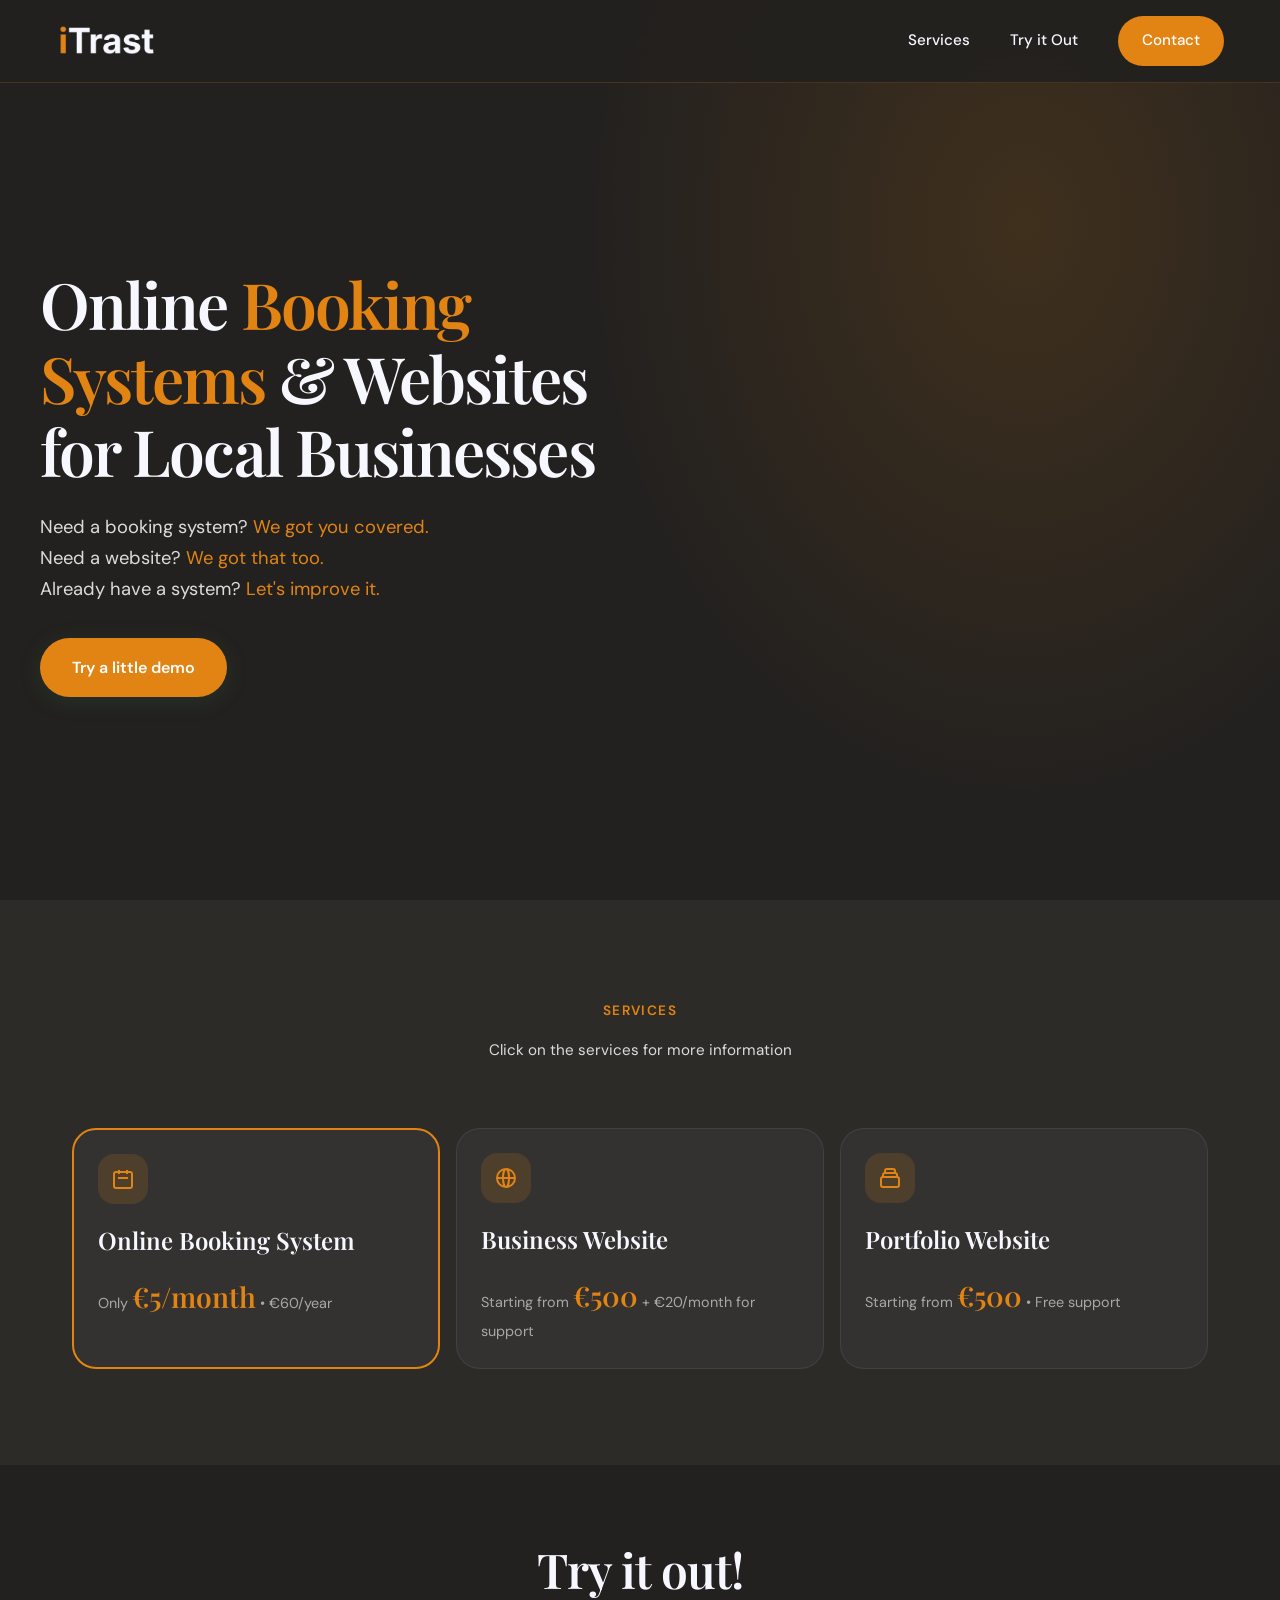
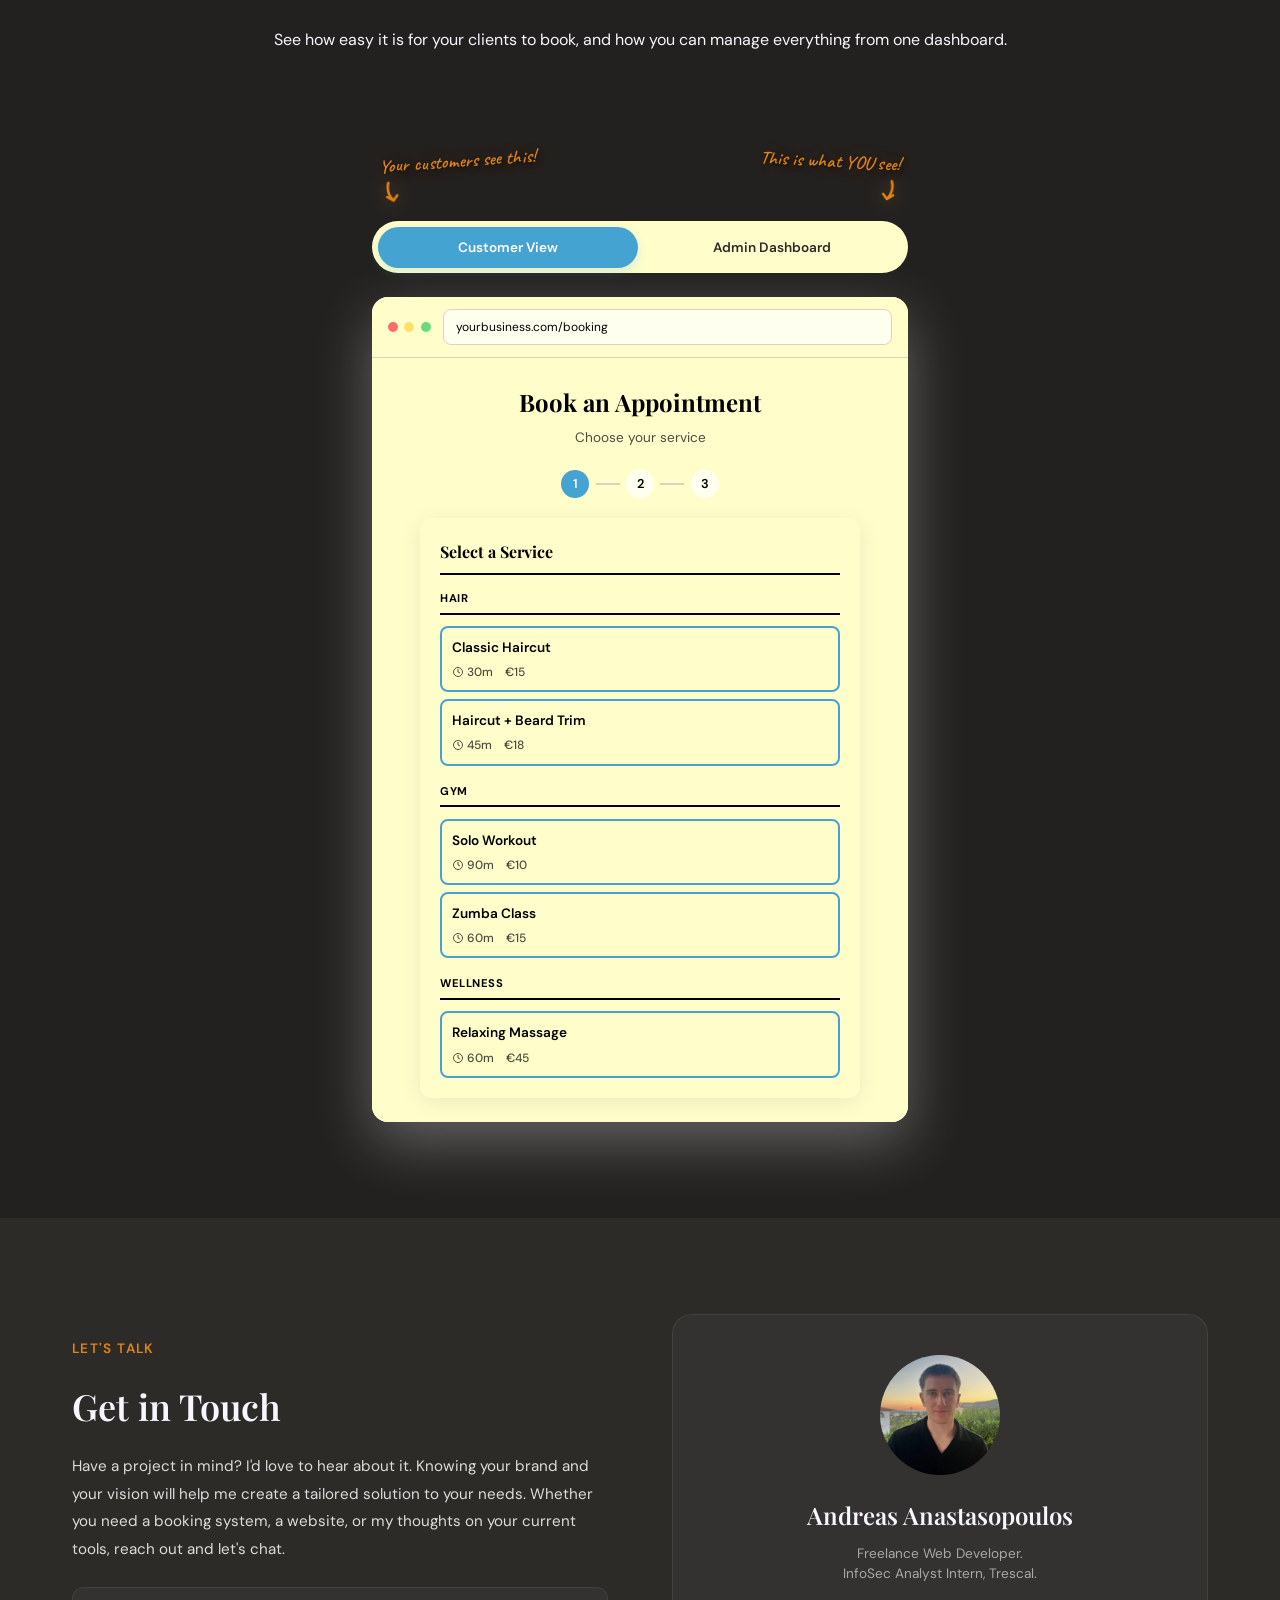
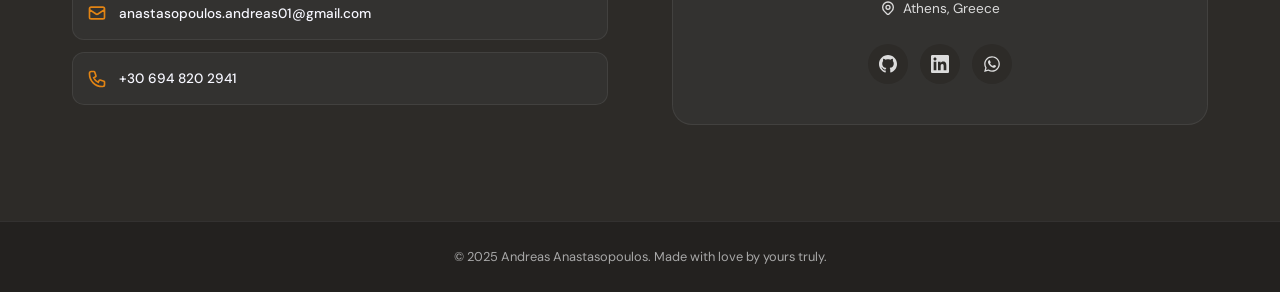
==== commit b7b9f965: "Refactor: split CSS/JS into separate files, add SEO and security" ====
--- a/index.html
+++ b/index.html
@@ -1,4 +1,4 @@
-<!DOCTYPE html>
+﻿<!DOCTYPE html>
 <html lang="en">
 
 <head>
@@ -16,6 +16,18 @@
     <title>iTrast - Online Booking Systems & Websites</title>
     <meta name="description"
         content="Custom online booking systems & website solution services for barbershops, gyms, massage therapists, spas, doctors, and local businesses. Made with love by a young creative developer based in Athens, Greece.">
+    <meta name="keywords" content="online booking system, booking website, barbershop booking, gym booking system, spa booking, doctor appointment system, custom website development, web developer Athens, local business website, iTrast, freelance developer Greece, booking software, website builder Athens" />
+    <meta name="robots" content="index, follow" />
+    <link rel="canonical" href="https://andreasanastasopoulos.github.io/" />
+    <meta property="og:type" content="website" />
+    <meta property="og:title" content="iTrast — Online Booking Systems & Websites" />
+    <meta property="og:description" content="Custom online booking systems & websites for barbershops, gyms, spas, doctors and local businesses. Built by a creative developer based in Athens, Greece." />
+    <meta property="og:url" content="https://andreasanastasopoulos.github.io/" />
+    <meta property="og:image" content="https://andreasanastasopoulos.github.io/iTrast/iTrast-square.png" />
+    <meta name="twitter:card" content="summary" />
+    <meta name="twitter:title" content="iTrast — Online Booking Systems & Websites" />
+    <meta name="twitter:description" content="Custom online booking systems & websites for barbershops, gyms, spas, doctors and local businesses." />
+    <meta name="twitter:image" content="https://andreasanastasopoulos.github.io/iTrast/iTrast-square.png" />
 
     <!-- Google Fonts -->
     <link rel="preconnect" href="https://fonts.googleapis.com">
@@ -29,2576 +41,7 @@
     <link rel="icon" type="image/png" sizes="32x32" href="iTrast/favicon_io/favicon-32x32.png">
     <link rel="icon" type="image/png" sizes="16x16" href="iTrast/favicon_io/favicon-16x16.png">
     <link rel="manifest" href="iTrast/favicon_io/site.webmanifest">
-
-    <style>
-        /* ============================================
-           CSS RESET & VARIABLES
-        ============================================ */
-        * {
-            margin: 0;
-            padding: 0;
-            box-sizing: border-box;
-        }
-
-        :root {
-            --bg-primary: #23211F;
-            --bg-secondary: #2D2B28;
-            --bg-card: #333230;
-            --text-primary: #F7F7FF;
-            --text-secondary: #DCDCDC;
-            --text-muted: #A8A8A8;
-            --accent: #E28413;
-            --accent-light: #E89E3F;
-            --accent-glow: rgba(226, 132, 19, 0.15);
-            --border: rgba(240, 240, 240, 0.08);
-            --shadow-sm: 0 2px 8px rgba(0, 0, 0, 0.3);
-            --shadow-md: 0 8px 32px rgba(0, 0, 0, 0.4);
-            --shadow-lg: 0 24px 64px rgba(0, 0, 0, 0.5);
-        }
-
-        html {
-            scroll-behavior: smooth;
-        }
-
-        body {
-            font-family: 'DM Sans', -apple-system, BlinkMacSystemFont, sans-serif;
-            background: var(--bg-primary);
-            color: var(--text-primary);
-            line-height: 1.7;
-            overflow-x: hidden;
-            min-width: 320px;
-        }
-
-        /* ============================================
-           NAVIGATION
-        ============================================ */
-        .nav {
-            position: fixed;
-            top: 0;
-            left: 0;
-            right: 0;
-            z-index: 1000;
-            padding: 1rem;
-            background: rgba(35, 33, 31, 0.95);
-            backdrop-filter: blur(20px);
-            border-bottom: 1px solid rgba(226, 132, 19, 0.2);
-            transition: all 0.3s ease;
-        }
-
-        .nav-inner {
-            max-width: 1200px;
-            margin: 0 auto;
-            display: flex;
-            justify-content: space-between;
-            align-items: center;
-            padding: 0 1rem;
-        }
-
-        .nav-logo {
-            font-family: 'Inter', sans-serif;
-            font-size: 1.5rem;
-            font-weight: 800;
-            color: #F7F7FF;
-            text-decoration: none;
-            letter-spacing: -0.02em;
-            white-space: nowrap;
-        }
-
-        .nav-logo .i {
-            color: #E28413;
-        }
-
-        .nav-logo img {
-            height: clamp(0.875rem, 2.5vw, 2rem);
-            width: auto;
-            transition: height 0.3s ease;
-            display: block;
-        }
-
-        .nav-links {
-            display: flex;
-            gap: 2.5rem;
-            align-items: center;
-        }
-
-        .nav-links a {
-            color: #F7F7FF;
-            text-decoration: none;
-            font-size: 0.95rem;
-            font-weight: 500;
-            transition: color 0.2s ease;
-        }
-
-        .nav-links a:hover {
-            color: var(--accent);
-        }
-
-        .nav-cta {
-            background: var(--accent) !important;
-            color: white !important;
-            padding: 0.75rem 1.5rem;
-            border-radius: 100px;
-            transition: all 0.3s ease !important;
-        }
-
-        .nav-cta:hover {
-            background: var(--accent-light) !important;
-            transform: translateY(-2px);
-        }
-
-        .mobile-menu-btn {
-            display: none;
-            background: none;
-            border: none;
-            cursor: pointer;
-            padding: 0.5rem;
-            z-index: 1001;
-        }
-
-        .mobile-menu-btn span {
-            display: block;
-            width: 24px;
-            height: 2px;
-            background: var(--text-primary);
-            margin: 5px 0;
-            transition: all 0.3s ease;
-        }
-
-        /* Mobile Menu */
-        .mobile-menu {
-            position: fixed;
-            top: 0;
-            left: 0;
-            right: 0;
-            bottom: 0;
-            background: var(--bg-primary);
-            z-index: 999;
-            display: flex;
-            flex-direction: column;
-            align-items: center;
-            justify-content: center;
-            gap: 2rem;
-            transform: translateX(100%);
-            transition: transform 0.3s ease;
-        }
-
-        .mobile-menu.active {
-            transform: translateX(0);
-        }
-
-        .mobile-menu a {
-            font-size: 1.5rem;
-            color: var(--text-primary);
-            text-decoration: none;
-            font-weight: 600;
-        }
-
-        .mobile-menu-close {
-            position: absolute;
-            top: 1.5rem;
-            right: 1.5rem;
-            background: none;
-            border: none;
-            font-size: 2rem;
-            cursor: pointer;
-            color: var(--text-primary);
-        }
-
-        /* ============================================
-           HERO SECTION
-        ============================================ */
-        .hero {
-            min-height: 100vh;
-            display: flex;
-            align-items: center;
-            padding: 8rem 1rem 4rem;
-            position: relative;
-            overflow: hidden;
-        }
-
-        .hero::before {
-            content: '';
-            position: absolute;
-            top: -50%;
-            right: -20%;
-            width: 80%;
-            height: 150%;
-            background: radial-gradient(ellipse, var(--accent-glow) 0%, transparent 60%);
-            pointer-events: none;
-        }
-
-        .hero-inner {
-            max-width: 1200px;
-            margin: 0 auto;
-            width: 100%;
-            display: grid;
-            grid-template-columns: 1fr 1fr;
-            gap: 4rem;
-            align-items: center;
-        }
-
-        .hero-content {
-            position: relative;
-            z-index: 1;
-        }
-
-        .hero-badge {
-            display: inline-flex;
-            align-items: center;
-            gap: 0.5rem;
-            background: var(--accent-glow);
-            color: var(--accent);
-            padding: 0.5rem 1rem;
-            border-radius: 100px;
-            font-size: 0.85rem;
-            font-weight: 600;
-            margin-bottom: 1.5rem;
-            animation: fadeInUp 0.8s ease both;
-        }
-
-        .hero-badge::before {
-            content: '';
-            width: 8px;
-            height: 8px;
-            background: var(--accent);
-            border-radius: 50%;
-            animation: pulse 2s ease infinite;
-        }
-
-        @keyframes pulse {
-
-            0%,
-            100% {
-                opacity: 1;
-                transform: scale(1);
-            }
-
-            50% {
-                opacity: 0.6;
-                transform: scale(1.2);
-            }
-        }
-
-        .hero h1 {
-            font-family: 'Playfair Display', serif;
-            font-size: clamp(1.75rem, 5vw, 4rem);
-            font-weight: 600;
-            line-height: 1.15;
-            letter-spacing: -0.03em;
-            margin-bottom: 1.5rem;
-            color: var(--text-primary);
-            animation: fadeInUp 0.8s ease 0.1s both;
-        }
-
-        .hero-description {
-            font-size: clamp(0.95rem, 2.5vw, 1.15rem);
-            color: var(--text-secondary);
-            max-width: 480px;
-            margin-bottom: 2rem;
-            animation: fadeInUp 0.8s ease 0.2s both;
-        }
-
-        .hero h1 span,
-        .hero-description span {
-            color: var(--accent);
-        }
-
-        .hero-ctas {
-            display: flex;
-            gap: 1rem;
-            flex-wrap: wrap;
-            animation: fadeInUp 0.8s ease 0.3s both;
-        }
-
-        .btn {
-            display: inline-flex;
-            align-items: center;
-            gap: 0.5rem;
-            padding: 1rem 2rem;
-            border-radius: 100px;
-            font-size: 1rem;
-            font-weight: 600;
-            text-decoration: none;
-            transition: all 0.3s ease;
-            cursor: pointer;
-            border: none;
-        }
-
-        .btn-primary {
-            background: var(--accent);
-            color: white;
-            box-shadow: 0 4px 20px rgba(45, 90, 61, 0.3);
-        }
-
-        .btn-primary:hover {
-            background: var(--accent-light);
-            transform: translateY(-3px);
-            box-shadow: 0 8px 30px rgba(45, 90, 61, 0.4);
-        }
-
-        .btn-secondary {
-            background: white;
-            color: var(--text-primary);
-            border: 2px solid var(--border);
-        }
-
-        .btn-secondary:hover {
-            border-color: var(--accent);
-            color: var(--accent);
-            transform: translateY(-3px);
-        }
-
-        .hero-visual {
-            position: relative;
-            animation: fadeInUp 0.8s ease 0.4s both;
-        }
-
-        .hero-mockup {
-            width: 100%;
-            border-radius: 20px;
-            box-shadow: var(--shadow-lg);
-            background: var(--bg-card);
-            overflow: hidden;
-            border: 1px solid var(--border);
-        }
-
-        .mockup-header {
-            background: var(--bg-secondary);
-            padding: 1rem;
-            display: flex;
-            gap: 0.5rem;
-            border-bottom: 1px solid var(--border);
-        }
-
-        .mockup-dot {
-            width: 12px;
-            height: 12px;
-            border-radius: 50%;
-            background: #E5E5E5;
-        }
-
-        .mockup-dot:first-child {
-            background: #FF6B6B;
-        }
-
-        .mockup-dot:nth-child(2) {
-            background: #FFE066;
-        }
-
-        .mockup-dot:nth-child(3) {
-            background: #69DB7C;
-        }
-
-        .mockup-content {
-            padding: 2rem;
-            background: white;
-        }
-
-        .booking-preview {
-            text-align: center;
-        }
-
-        .booking-preview h3 {
-            font-family: 'Playfair Display', serif;
-            font-size: 1.25rem;
-            margin-bottom: 1rem;
-            color: var(--text-primary);
-        }
-
-        .calendar-mini {
-            display: grid;
-            grid-template-columns: repeat(7, 1fr);
-            gap: 0.25rem;
-            margin-bottom: 1.5rem;
-        }
-
-        .calendar-day {
-            aspect-ratio: 1;
-            display: flex;
-            align-items: center;
-            justify-content: center;
-            font-size: 0.75rem;
-            border-radius: 8px;
-            background: var(--bg-secondary);
-            color: var(--text-muted);
-        }
-
-        .calendar-day.active {
-            background: var(--accent);
-            color: white;
-            font-weight: 600;
-        }
-
-        .calendar-day.available {
-            background: var(--accent-glow);
-            color: var(--accent);
-            cursor: pointer;
-        }
-
-        .time-slots {
-            display: flex;
-            gap: 0.5rem;
-            justify-content: center;
-            flex-wrap: wrap;
-        }
-
-        .time-slot {
-            padding: 0.5rem 1rem;
-            border-radius: 8px;
-            font-size: 0.8rem;
-            font-weight: 500;
-            background: var(--bg-secondary);
-            color: var(--text-secondary);
-        }
-
-        .time-slot.selected {
-            background: var(--accent);
-            color: white;
-        }
-
-        /* ============================================
-           SERVICES SECTION
-        ============================================ */
-        .services {
-            padding: 6rem 0;
-            background: var(--bg-secondary);
-        }
-
-        .section-inner {
-            max-width: 1200px;
-            margin: 0 auto;
-            padding: 0 1rem;
-            width: 100%;
-        }
-
-        .section-header {
-            text-align: center;
-            margin-bottom: 4rem;
-        }
-
-        .section-label {
-            display: inline-block;
-            font-size: 0.85rem;
-            font-weight: 600;
-            color: var(--accent);
-            text-transform: uppercase;
-            letter-spacing: 0.1em;
-            margin-bottom: 1rem;
-        }
-
-        .section-subtitle {
-            color: var(--text-secondary);
-            font-size: 0.95rem;
-            font-weight: 400;
-            margin: 0;
-        }
-
-        .section-title {
-            font-family: 'Playfair Display', serif;
-            font-size: clamp(1.5rem, 4vw, 3rem);
-            font-weight: 600;
-            letter-spacing: -0.02em;
-            margin-bottom: 1rem;
-        }
-
-        .services-grid {
-            display: grid;
-            grid-template-columns: 1fr;
-            gap: 1rem;
-        }
-
-        .service-card {
-            background: var(--bg-card);
-            border-radius: 24px;
-            padding: 1.5rem;
-            border: 1px solid var(--border);
-            transition: all 0.4s ease;
-            position: relative;
-            overflow: hidden;
-            cursor: pointer;
-        }
-
-        .service-card.expanded {
-            grid-column: 1 / -1;
-            padding: 2rem;
-            position: relative;
-            z-index: 10;
-            max-width: 800px;
-            margin-left: auto;
-            margin-right: auto;
-        }
-
-        .service-card.hidden-by-expansion {
-            opacity: 0;
-            pointer-events: none;
-            max-height: 0;
-            overflow: hidden;
-            padding: 0;
-            margin: 0;
-            transition: opacity 0.5s ease, max-height 0.5s ease, padding 0.5s ease, margin 0.5s ease;
-        }
-
-        .service-card::before {
-            content: '';
-            position: absolute;
-            top: 0;
-            left: 0;
-            right: 0;
-            height: 4px;
-            background: #F7F7FF;
-            transform: scaleX(0);
-            transition: transform 0.4s ease;
-        }
-
-        .service-card:hover {
-            transform: translateY(-8px);
-            box-shadow: var(--shadow-lg);
-        }
-
-        .service-card:hover::before {
-            transform: scaleX(1);
-        }
-
-        /* Accordion Styles */
-        .service-card .service-description,
-        .service-card .service-features {
-            display: none;
-            max-height: 0;
-            opacity: 0;
-            transition: opacity 0.4s ease, max-height 0.4s ease;
-        }
-
-        .service-card.active .service-description,
-        .service-card.active .service-features {
-            display: block;
-            max-height: 500px;
-            opacity: 1;
-            margin-bottom: 1.5rem;
-        }
-
-        .service-card .service-visual {
-            display: none;
-            max-height: 0;
-            opacity: 0;
-            transition: opacity 0.4s ease, max-height 0.4s ease;
-        }
-
-        .service-card.active .service-visual {
-            display: flex;
-            max-height: 500px;
-            opacity: 1;
-            margin-top: 1.5rem;
-        }
-
-        .service-card.featured.active .service-description,
-        .service-card.featured.active .service-features {
-            max-height: none;
-        }
-
-        .service-card.featured.active .service-visual {
-            max-height: none;
-        }
-
-        .service-card .service-title {
-            transition: margin-bottom 0.3s ease;
-        }
-
-        .service-card.active {
-            padding: 2rem;
-        }
-
-        .service-card.featured {
-            grid-column: span 1;
-            display: block;
-            background: var(--bg-card);
-            color: var(--text-primary);
-            border: 2px solid var(--accent);
-        }
-
-        .service-card.featured.expanded {
-            grid-column: 1 / -1;
-            display: block;
-            padding: 2rem;
-            max-width: 800px;
-            margin-left: auto;
-            margin-right: auto;
-        }
-
-        .service-card.featured .service-icon {
-            background: var(--accent-glow);
-            color: var(--accent);
-        }
-
-        .service-card.featured .service-title,
-        .service-card.featured .service-description {
-            color: var(--text-primary);
-        }
-
-        .service-card.featured .service-description {
-            opacity: 1;
-        }
-
-        .service-card.featured .service-price {
-            color: var(--text-muted);
-            opacity: 1;
-        }
-
-        .service-card.featured .service-price span {
-            color: var(--accent);
-        }
-
-        .service-icon {
-            width: 50px;
-            height: 50px;
-            border-radius: 16px;
-            background: var(--accent-glow);
-            color: var(--accent);
-            display: flex;
-            align-items: center;
-            justify-content: center;
-            margin-bottom: 1rem;
-            flex-shrink: 0;
-        }
-
-        .service-icon svg {
-            width: 24px;
-            height: 24px;
-        }
-
-        .service-title {
-            font-family: 'Playfair Display', serif;
-            font-size: clamp(1.1rem, 3vw, 1.5rem);
-            font-weight: 600;
-            margin-bottom: 0.75rem;
-            color: var(--text-primary);
-        }
-
-        .service-description {
-            color: var(--text-secondary);
-            margin-bottom: 1.5rem;
-            line-height: 1.7;
-            font-size: 0.9rem;
-        }
-
-        /* ============================================
-   SERVICE CARD HEADINGS - HIGHLIGHTER STYLE
-============================================ */
-        .section-heading {
-            font-family: 'Caveat', cursive;
-            font-size: clamp(1.1rem, 3vw, 1.25rem);
-            font-weight: 700;
-            color: var(--text-primary);
-            display: inline;
-            background: linear-gradient(180deg, transparent 60%, rgba(226, 132, 19, 0.4) 60%);
-            padding: 0 4px;
-        }
-
-        .section-heading.solution {
-            background: linear-gradient(180deg, transparent 60%, rgba(105, 219, 124, 0.4) 60%);
-        }
-
-        .heading-wrapper {
-            margin-bottom: 0.4rem;
-        }
-
-        .service-features {
-            list-style: none;
-            margin-bottom: 1.5rem;
-        }
-
-        .service-features li {
-            display: flex;
-            align-items: flex-start;
-            gap: 0.75rem;
-            padding: 0.5rem 0;
-            font-size: 0.9rem;
-        }
-
-        .service-features li::before {
-            content: '✓';
-            color: var(--accent);
-            font-weight: 700;
-            flex-shrink: 0;
-        }
-
-        .service-card.featured .service-features li {
-            color: var(--text-secondary);
-        }
-
-        .service-card.featured .service-features li::before {
-            color: var(--accent);
-        }
-
-        .service-price {
-            font-size: 0.9rem;
-            color: var(--text-muted);
-        }
-
-        .service-price span {
-            font-family: 'Playfair Display', serif;
-            font-size: clamp(1.25rem, 3vw, 1.75rem);
-            font-weight: 600;
-            color: var(--accent);
-        }
-
-        .service-visual {
-            display: flex;
-            align-items: center;
-            justify-content: center;
-        }
-
-        /* Booking Demo Placeholder */
-        .booking-demo-placeholder {
-            background: rgba(255, 255, 255, 0.1);
-            border-radius: 16px;
-            padding: 2rem;
-            text-align: center;
-            border: 2px dashed rgba(255, 255, 255, 0.3);
-            min-height: 280px;
-            display: flex;
-            flex-direction: column;
-            align-items: center;
-            justify-content: center;
-        }
-
-        .booking-demo-placeholder svg {
-            width: 48px;
-            height: 48px;
-            margin-bottom: 1rem;
-            opacity: 0.8;
-        }
-
-        .booking-demo-placeholder p {
-            font-size: 0.9rem;
-            opacity: 0.8;
-        }
-
-        /* ============================================
-           DEMO SECTION
-        ============================================ */
-        .demo-section {
-            background: var(--bg-primary);
-            padding: 4rem 0;
-        }
-
-        .demo-container {
-            max-width: 600px;
-            margin: 0 auto;
-            background: transparent;
-            border-radius: 16px;
-            padding: 1.5rem;
-            width: 100%;
-        }
-
-        /* ============================================
-   CHALKBOARD ANNOTATIONS
-============================================ */
-        .chalk-annotations-wrapper {
-            display: flex;
-            justify-content: space-between;
-            align-items: flex-end;
-            margin-bottom: 0.75rem;
-            padding: 0 0.25rem;
-            gap: 0.5rem;
-        }
-
-        .chalk-annotation {
-            font-family: 'Caveat', cursive;
-            font-size: clamp(1rem, 3.5vw, 1.15rem);
-            font-weight: 600;
-            color: var(--accent);
-            pointer-events: none;
-            display: flex;
-            flex-direction: column;
-            gap: 0.1rem;
-            text-shadow:
-                2px 2px 4px rgba(0, 0, 0, 0.5),
-                0 0 20px rgba(226, 132, 19, 0.3);
-            letter-spacing: 0.3px;
-            line-height: 1.2;
-        }
-
-        .chalk-annotation.left {
-            transform: rotate(-2deg);
-            align-items: flex-start;
-            text-align: left;
-        }
-
-        .chalk-annotation.right {
-            transform: rotate(2deg);
-            align-items: flex-end;
-            text-align: right;
-        }
-
-        .chalk-annotation svg {
-            width: clamp(24px, 6vw, 35px);
-            height: clamp(18px, 5vw, 28px);
-            stroke: var(--accent);
-            fill: none;
-            stroke-width: 2.5;
-            stroke-linecap: round;
-            stroke-linejoin: round;
-            filter: drop-shadow(0 0 8px rgba(226, 132, 19, 0.4));
-            animation: chalkWobble 3s ease-in-out infinite;
-        }
-
-        .chalk-annotation.left svg {
-            animation-delay: 0s;
-        }
-
-        .chalk-annotation.right svg {
-            animation-delay: 1.5s;
-        }
-
-        @keyframes chalkWobble {
-
-            0%,
-            100% {
-                transform: rotate(0deg) translateY(0);
-            }
-
-            25% {
-                transform: rotate(-2deg) translateY(2px);
-            }
-
-            75% {
-                transform: rotate(2deg) translateY(-1px);
-            }
-        }
-
-        /* Very small screens (320px - 374px) */
-        @media (max-width: 374px) {
-            .chalk-annotation {
-                font-size: 0.8rem;
-            }
-
-            .chalk-annotation svg {
-                width: 22px;
-                height: 16px;
-            }
-
-            .chalk-annotations-wrapper {
-                margin-bottom: 0.5rem;
-            }
-        }
-
-        /* Larger screens (480px+) */
-        @media (min-width: 480px) {
-            .chalk-annotations-wrapper {
-                margin-bottom: 1rem;
-                padding: 0 0.5rem;
-            }
-
-            .chalk-annotation {
-                font-size: 1rem;
-            }
-
-            .chalk-annotation.left {
-                transform: rotate(-3deg);
-            }
-
-            .chalk-annotation.right {
-                transform: rotate(3deg);
-            }
-        }
-
-        /* Tablet and up (768px+) */
-        @media (min-width: 768px) {
-            .chalk-annotations-wrapper {
-                margin-bottom: 1.25rem;
-            }
-
-            .chalk-annotation {
-                font-size: 1.15rem;
-            }
-
-            .chalk-annotation.left {
-                transform: rotate(-4deg);
-            }
-
-            .chalk-annotation.right {
-                transform: rotate(3deg);
-            }
-        }
-
-        .view-toggle {
-            display: flex;
-            justify-content: center;
-            gap: 0.25rem;
-            margin-bottom: 1.5rem;
-            background: #FFFECB;
-            padding: 0.35rem;
-            border-radius: 100px;
-            max-width: 100%;
-        }
-
-        .view-btn {
-            flex: 1;
-            padding: 0.75rem 0.5rem;
-            border: none;
-            background: transparent;
-            color: var(--bg-secondary);
-            font-size: 0.85rem;
-            font-weight: 600;
-            border-radius: 100px;
-            cursor: pointer;
-            transition: all 0.3s ease;
-            font-family: inherit;
-            white-space: nowrap;
-        }
-
-        .view-btn.active {
-            background: #45A3D2;
-            color: white;
-            box-shadow: 0 4px 12px rgba(69, 163, 210, 0.2);
-        }
-
-        .demo-frame {
-            background: #FFFECB;
-            border-radius: 16px;
-            overflow: hidden;
-            box-shadow: 0 20px 60px rgba(255, 255, 255, 0.3);
-        }
-
-        .demo-bar {
-            background: #FFFECB;
-            padding: 0.75rem 1rem;
-            display: flex;
-            align-items: center;
-            gap: 0.75rem;
-            border-bottom: 1px solid #e0d0c1;
-        }
-
-        .demo-dots {
-            display: flex;
-            gap: 0.4rem;
-            flex-shrink: 0;
-        }
-
-        .demo-dot {
-            width: 10px;
-            height: 10px;
-            border-radius: 50%;
-        }
-
-        .demo-dot.r {
-            background: #FF6B6B;
-        }
-
-        .demo-dot.y {
-            background: #FFE066;
-        }
-
-        .demo-dot.g {
-            background: #69DB7C;
-        }
-
-        .demo-url {
-            flex: 1;
-            background: ivory;
-            padding: 0.4rem 0.75rem;
-            border-radius: 8px;
-            font-size: 0.75rem;
-            color: #000000;
-            border: 1px solid #e0d0c1;
-            overflow: hidden;
-            text-overflow: ellipsis;
-            white-space: nowrap;
-            min-width: 0;
-        }
-
-        .demo-content {
-            min-height: 450px;
-        }
-
-        /* Customer Booking View */
-        .customer-view {
-            background: #FFFECB;
-            padding: 1.5rem 1rem;
-            min-height: 450px;
-        }
-
-        .customer-view.hidden {
-            display: none;
-        }
-
-        .book-container {
-            max-width: 600px;
-            margin: 0 auto;
-        }
-
-        .book-header {
-            text-align: center;
-            margin-bottom: 1.25rem;
-        }
-
-        .book-header h2 {
-            font-family: 'Playfair Display', serif;
-            color: #000000;
-            font-size: clamp(1.1rem, 4vw, 1.5rem);
-            margin-bottom: 0.25rem;
-        }
-
-        .book-header p {
-            color: #000000;
-            opacity: 0.7;
-            font-size: 0.85rem;
-        }
-
-        .progress {
-            display: flex;
-            justify-content: center;
-            align-items: center;
-            gap: 0.4rem;
-            margin-bottom: 1.25rem;
-        }
-
-        .step-num {
-            width: 28px;
-            height: 28px;
-            border-radius: 50%;
-            display: flex;
-            align-items: center;
-            justify-content: center;
-            font-weight: 600;
-            font-size: 0.8rem;
-            background: ivory;
-            color: #000000;
-            transition: all 0.3s ease;
-            flex-shrink: 0;
-        }
-
-        .step-num.active {
-            background: #45A3D2;
-            color: white;
-        }
-
-        .step-num.done {
-            background: #45A3D2;
-            color: white;
-        }
-
-        .step-line {
-            width: 24px;
-            height: 2px;
-            background: #e0d0c1;
-            flex-shrink: 0;
-        }
-
-        .step-line.active {
-            background: #45A3D2;
-        }
-
-        .book-card {
-            background: #FFFECB;
-            border-radius: 12px;
-            padding: 1.25rem;
-            box-shadow: 0 4px 20px rgba(80, 59, 49, 0.1);
-            max-width: 600px;
-            margin: 0 2rem;
-        }
-
-        .card-title {
-            font-family: 'Playfair Display', serif;
-            color: #000000;
-            font-size: 1rem;
-            margin-bottom: 0.875rem;
-            padding-bottom: 0.5rem;
-            border-bottom: 2px solid #000000;
-        }
-
-        .svc-grid {
-            display: flex;
-            flex-direction: column;
-            gap: 0.4rem;
-        }
-
-        .cat-label {
-            font-size: 0.7rem;
-            font-weight: 700;
-            color: #000000;
-            text-transform: uppercase;
-            letter-spacing: 0.5px;
-            margin-top: 0.6rem;
-            margin-bottom: 0.3rem;
-            padding-bottom: 0.3rem;
-            border-bottom: 2px solid #000000;
-        }
-
-        .cat-label:first-child {
-            margin-top: 0;
-        }
-
-        .svc-item {
-            padding: 0.5rem 0.6rem;
-            border: 2px solid #45A3D2;
-            border-radius: 8px;
-            text-align: left;
-            font-weight: 500;
-            color: #000000;
-            cursor: pointer;
-            transition: all 0.3s ease;
-            background: #FFFECB;
-        }
-
-        .svc-item.selected {
-            border: 2px solid #45A3D2;
-        }
-
-        .svc-name {
-            font-size: 0.85rem;
-            font-weight: 600;
-            margin-bottom: 0.2rem;
-            display: block;
-        }
-
-        .svc-meta {
-            display: flex;
-            justify-content: flex-start;
-            align-items: center;
-            gap: 0.6rem;
-            font-size: 0.7rem;
-            flex-wrap: wrap;
-        }
-
-        .svc-meta span {
-            display: flex;
-            align-items: center;
-            gap: 0.2rem;
-        }
-
-        .svc-meta svg {
-            width: 12px;
-            height: 12px;
-        }
-
-        .svc-name {
-            font-weight: 600;
-            color: #000000;
-            font-size: 0.85rem;
-            margin-bottom: 0.2rem;
-        }
-
-        .svc-meta {
-            display: flex;
-            gap: 0.75rem;
-            font-size: 0.75rem;
-            color: #000000;
-            opacity: 0.7;
-        }
-
-        /* Calendar */
-        .cal-wrap {
-            display: none;
-        }
-
-        .cal-wrap.active {
-            display: block;
-        }
-
-        .cal-head {
-            display: flex;
-            justify-content: space-between;
-            align-items: center;
-            margin-bottom: 0.875rem;
-        }
-
-        .cal-nav {
-            background: #45A3D2;
-            color: white;
-            border: none;
-            width: 32px;
-            height: 32px;
-            border-radius: 8px;
-            cursor: pointer;
-            font-size: 1rem;
-            transition: all 0.3s ease;
-            flex-shrink: 0;
-        }
-
-        .cal-nav:hover {
-            background: #3a8bc4;
-        }
-
-        .cal-month {
-            font-family: 'Playfair Display', serif;
-            font-size: clamp(0.9rem, 3vw, 1.1rem);
-            color: #000000;
-            font-weight: 600;
-        }
-
-        .weekdays {
-            display: grid;
-            grid-template-columns: repeat(7, 1fr);
-            gap: 0.2rem;
-            margin-bottom: 0.3rem;
-        }
-
-        .wd {
-            text-align: center;
-            font-size: 0.65rem;
-            font-weight: 600;
-            color: #000000;
-            opacity: 0.6;
-            padding: 0.3rem;
-        }
-
-        .days-grid {
-            display: grid;
-            grid-template-columns: repeat(7, 1fr);
-            gap: 0.2rem;
-        }
-
-        .day {
-            aspect-ratio: 1;
-            display: flex;
-            align-items: center;
-            justify-content: center;
-            border: 2px solid var(--bg-primary);
-            border-radius: 6px;
-            font-weight: 500;
-            color: #000000;
-            cursor: pointer;
-            transition: all 0.3s ease;
-            background: #FFFECB;
-            font-size: 0.75rem;
-            position: relative;
-        }
-
-        .day:hover:not(.off):not(.empty) {
-            border-style: solid;
-        }
-
-        .day.sel {
-            border: 2px solid #45A3D2;
-        }
-
-        .day.off {
-            opacity: 0.3;
-            cursor: not-allowed;
-            background: #f5f5f5;
-        }
-
-        .day.empty {
-            border: none;
-            cursor: default;
-        }
-
-        .day.has::after {
-            content: '';
-            position: absolute;
-            bottom: 2px;
-            width: 4px;
-            height: 4px;
-            background: #45A3D2;
-            border-radius: 50%;
-        }
-
-        .day.sel.has::after {
-            background: white;
-        }
-
-        /* Time Slots */
-        .times-wrap {
-            display: none;
-            margin-top: 1rem;
-            padding-top: 1rem;
-            border-top: 2px solid #e0d0c1;
-        }
-
-        .times-wrap.active {
-            display: block;
-            animation: fadeIn 0.3s ease;
-        }
-
-        @keyframes fadeIn {
-            from {
-                opacity: 0;
-                transform: translateY(10px);
-            }
-
-            to {
-                opacity: 1;
-                transform: translateY(0);
-            }
-        }
-
-        .times-title {
-            font-weight: 600;
-            color: #000000;
-            margin-bottom: 0.75rem;
-            font-size: 0.85rem;
-        }
-
-        .times-grid {
-            display: grid;
-            grid-template-columns: repeat(3, 1fr);
-            gap: 0.3rem;
-        }
-
-        .time-btn {
-            padding: 0.5rem 0.4rem;
-            border: 2px solid var(--bg-primary);
-            border-radius: 6px;
-            text-align: center;
-            font-weight: 500;
-            color: #000000;
-            cursor: pointer;
-            transition: all 0.3s ease;
-            background: #FFFECB;
-            font-size: 0.75rem;
-        }
-
-        .time-btn.sel {
-            border: 2px solid #45A3D2;
-        }
-
-        .time-btn.booked {
-            opacity: 0.4;
-            cursor: not-allowed;
-            background: #e8e8e8;
-            text-decoration: line-through;
-        }
-
-        /* Form */
-        .form-wrap {
-            display: none;
-        }
-
-        .form-wrap.active {
-            display: block;
-        }
-
-        .summary {
-            background: #f9f6f3;
-            border-radius: 8px;
-            padding: 0.75rem;
-            margin-bottom: 0.875rem;
-            border-left: 4px solid #45A3D2;
-        }
-
-        .sum-label {
-            font-size: 0.7rem;
-            color: #000000;
-            opacity: 0.7;
-            margin-bottom: 0.15rem;
-        }
-
-        .sum-val {
-            font-weight: 600;
-            color: #000000;
-            font-size: 0.85rem;
-            word-break: break-word;
-        }
-
-        .form-group {
-            margin-bottom: 0.75rem;
-        }
-
-        .form-group label {
-            display: block;
-            font-weight: 600;
-            color: #000000;
-            margin-bottom: 0.3rem;
-            font-size: 0.8rem;
-        }
-
-        .form-group input {
-            width: 100%;
-            padding: 0.65rem;
-            border: 2px solid #e0d0c1;
-            border-radius: 8px;
-            font-size: 0.85rem;
-            font-family: inherit;
-            transition: all 0.3s ease;
-            color: #000000;
-        }
-
-        .form-group input:focus {
-            outline: none;
-            border-color: #45A3D2;
-        }
-
-        .error-msg {
-            display: block;
-            color: #dc3545;
-            font-size: 0.7rem;
-            margin-top: 0.2rem;
-        }
-
-        .form-group input.error {
-            border-color: #dc3545;
-            background-color: #fff5f5;
-        }
-
-        .submit-btn {
-            width: 100%;
-            padding: 0.75rem;
-            background: #45A3D2;
-            color: ivory;
-            border: none;
-            border-radius: 8px;
-            font-size: 0.9rem;
-            font-weight: 600;
-            cursor: pointer;
-            transition: all 0.3s ease;
-            font-family: inherit;
-            margin-top: 0.5rem;
-        }
-
-        .back-btn {
-            background: transparent;
-            border: 2px solid #000000;
-            color: #000000;
-            padding: 0.35rem 0.65rem;
-            border-radius: 6px;
-            font-size: 0.75rem;
-            font-weight: 600;
-            cursor: pointer;
-            font-family: inherit;
-            flex-shrink: 0;
-        }
-
-        /* Success */
-        .success {
-            display: none;
-            text-align: center;
-            padding: 1.5rem 0.5rem;
-        }
-
-        .success.active {
-            display: block;
-            animation: fadeIn 0.5s ease;
-        }
-
-        .success-icon {
-            width: 56px;
-            height: 56px;
-            background: #28a745;
-            border-radius: 50%;
-            display: flex;
-            align-items: center;
-            justify-content: center;
-            margin: 0 auto 0.875rem;
-        }
-
-        .success-icon svg {
-            width: 28px;
-            height: 28px;
-            stroke: white;
-        }
-
-        .success h3 {
-            font-family: 'Playfair Display', serif;
-            color: #000000;
-            font-size: 1.1rem;
-            margin-bottom: 0.3rem;
-        }
-
-        .success p {
-            color: #000000;
-            opacity: 0.7;
-            font-size: 0.85rem;
-        }
-
-        /* Admin View */
-        .admin-view {
-            background: #FFFECB;
-            padding: 1rem;
-            min-height: 450px;
-            display: none;
-        }
-
-        .admin-view.active {
-            display: block;
-        }
-
-        .admin-head {
-            display: flex;
-            justify-content: space-between;
-            align-items: center;
-            margin-bottom: 1rem;
-            padding-bottom: 0.65rem;
-            border-bottom: 2px solid #e0d0c1;
-            flex-wrap: wrap;
-            gap: 0.5rem;
-        }
-
-        .admin-title {
-            font-family: 'Playfair Display', serif;
-            font-size: clamp(1rem, 3vw, 1.25rem);
-            color: #000000;
-        }
-
-        .admin-user {
-            display: flex;
-            align-items: center;
-            gap: 0.4rem;
-        }
-
-        .admin-avatar {
-            width: 32px;
-            height: 32px;
-            background: #45A3D2;
-            border-radius: 50%;
-            display: flex;
-            align-items: center;
-            justify-content: center;
-            color: white;
-            font-weight: 600;
-            font-size: 0.8rem;
-            flex-shrink: 0;
-        }
-
-        .admin-name {
-            font-weight: 600;
-            font-size: 0.8rem;
-            color: #000000;
-        }
-
-        .stats {
-            display: grid;
-            grid-template-columns: repeat(3, 1fr);
-            gap: 0.5rem;
-            margin-bottom: 1rem;
-        }
-
-        .stat {
-            background: #FFFECB;
-            padding: 0.75rem 0.5rem;
-            border-radius: 10px;
-            border: 1px solid #e0d0c1;
-            box-shadow: 0 2px 8px rgba(80, 59, 49, 0.05);
-            text-align: center;
-        }
-
-        .stat-label {
-            font-size: 0.6rem;
-            color: #000000;
-            opacity: 0.7;
-            margin-bottom: 0.2rem;
-        }
-
-        .stat-val {
-            font-size: clamp(1rem, 3vw, 1.5rem);
-            font-weight: 700;
-            color: #000000;
-        }
-
-        .stat-val.blue {
-            color: #007bff;
-        }
-
-        .stat-val.orange {
-            color: #fd7e14;
-        }
-
-        .stat-val.green {
-            color: #28a745;
-        }
-
-        .panel {
-            background: #FFFECB;
-            border-radius: 10px;
-            border: 1px solid #e0d0c1;
-            overflow: hidden;
-            box-shadow: 0 2px 8px rgba(80, 59, 49, 0.05);
-        }
-
-        .panel-head {
-            padding: 0.75rem;
-            border-bottom: 1px solid #e0d0c1;
-            display: flex;
-            justify-content: space-between;
-            align-items: center;
-            flex-wrap: wrap;
-            gap: 0.5rem;
-            background: #FFFECB;
-        }
-
-        .panel-title {
-            font-weight: 600;
-            font-size: 0.85rem;
-            color: #000000;
-        }
-
-        .filters {
-            display: flex;
-            gap: 0.25rem;
-            flex-wrap: wrap;
-        }
-
-        .filter {
-            padding: 0.35rem 0.6rem;
-            border: 1px solid #e0d0c1;
-            background: ivory;
-            color: #000000;
-            border-radius: 6px;
-            font-size: 0.7rem;
-            font-weight: 500;
-            cursor: pointer;
-            font-family: inherit;
-        }
-
-        .filter:hover {
-            background: #f0e8df;
-            border-color: #45A3D2;
-        }
-
-        .filter.active {
-            background: #45A3D2;
-            color: white;
-            border-color: #45A3D2;
-        }
-
-        .table-wrap {
-            overflow-x: auto;
-            -webkit-overflow-scrolling: touch;
-        }
-
-        table {
-            width: 100%;
-            border-collapse: collapse;
-            min-width: 500px;
-        }
-
-        th {
-            text-align: left;
-            padding: 0.6rem 0.5rem;
-            font-size: 0.6rem;
-            font-weight: 600;
-            color: #000000;
-            opacity: 0.7;
-            text-transform: uppercase;
-            letter-spacing: 0.5px;
-            border-bottom: 1px solid #e0d0c1;
-            background: #f9f6f3;
-            white-space: nowrap;
-        }
-
-        td {
-            padding: 0.6rem 0.5rem;
-            border-bottom: 1px solid #e0d0c1;
-            font-size: 0.75rem;
-            color: #000000;
-        }
-
-        tr:last-child td {
-            border-bottom: none;
-        }
-
-        .client-info {
-            display: flex;
-            flex-direction: column;
-        }
-
-        .client-name {
-            font-weight: 600;
-            font-size: 0.75rem;
-            color: #000000;
-        }
-
-        .client-email {
-            font-size: 0.65rem;
-            color: #000000;
-            opacity: 0.7;
-        }
-
-        .status {
-            display: inline-block;
-            padding: 0.2rem 0.5rem;
-            border-radius: 100px;
-            font-size: 0.6rem;
-            font-weight: 600;
-            white-space: nowrap;
-        }
-
-        .status.confirmed {
-            background: rgba(40, 167, 69, 0.1);
-            color: #28a745;
-        }
-
-        .status.pending {
-            background: rgba(253, 126, 20, 0.1);
-            color: #fd7e14;
-        }
-
-        .status.completed {
-            background: rgba(0, 123, 255, 0.1);
-            color: #007bff;
-        }
-
-        .actions {
-            display: flex;
-            gap: 0.25rem;
-            flex-wrap: wrap;
-        }
-
-        .act {
-            padding: 0.25rem 0.5rem;
-            border: none;
-            border-radius: 4px;
-            font-size: 0.6rem;
-            font-weight: 600;
-            cursor: pointer;
-            font-family: inherit;
-            white-space: nowrap;
-        }
-
-        .act.confirm {
-            background: rgba(40, 167, 69, 0.1);
-            color: #28a745;
-        }
-
-        .act.confirm:hover {
-            background: #28a745;
-            color: white;
-        }
-
-        .act.complete {
-            background: rgba(69, 163, 210, 0.1);
-            color: #45A3D2;
-        }
-
-        .act.complete:hover {
-            background: #45A3D2;
-            color: white;
-        }
-
-        .act.cancel {
-            background: rgba(220, 53, 69, 0.1);
-            color: #dc3545;
-        }
-
-        .act.cancel:hover {
-            background: #dc3545;
-            color: white;
-        }
-
-        /* ============================================
-           CONTACT / ABOUT SECTION
-        ============================================ */
-        .contact {
-            padding: 4rem 0;
-            background: var(--bg-secondary);
-        }
-
-        .contact-grid {
-            display: grid;
-            grid-template-columns: 1fr;
-            gap: 2rem;
-            align-items: start;
-            width: 100%;
-        }
-
-        .contact-info h2 {
-            font-family: 'Playfair Display', serif;
-            font-size: clamp(1.5rem, 4vw, 2.25rem);
-            font-weight: 600;
-            margin-bottom: 1rem;
-        }
-
-        .contact-info p {
-            color: var(--text-secondary);
-            margin-bottom: 1.5rem;
-            line-height: 1.8;
-            font-size: 0.95rem;
-        }
-
-        .contact-methods {
-            display: flex;
-            flex-direction: column;
-            gap: 0.75rem;
-        }
-
-        .contact-method {
-            display: flex;
-            align-items: center;
-            gap: 0.75rem;
-            padding: 0.875rem;
-            background: var(--bg-card);
-            border-radius: 12px;
-            text-decoration: none;
-            color: var(--text-primary);
-            transition: all 0.3s ease;
-            border: 1px solid var(--border);
-            overflow: hidden;
-        }
-
-        .contact-method:hover {
-            transform: translateX(8px);
-            border-color: var(--accent);
-        }
-
-        .contact-method svg {
-            width: 20px;
-            height: 20px;
-            color: var(--accent);
-            flex-shrink: 0;
-        }
-
-        .contact-method span {
-            font-weight: 500;
-            font-size: 0.85rem;
-            word-break: break-all;
-        }
-
-        .contact-image {
-            position: relative;
-            width: 100%;
-        }
-
-        .about-card {
-            background: var(--bg-card);
-            border-radius: 20px;
-            padding: 1.5rem;
-            border: 1px solid var(--border);
-            text-align: center;
-            width: 100%;
-        }
-
-        .about-avatar {
-            width: 100px;
-            height: 100px;
-            border-radius: 50%;
-            background: var(--accent-glow);
-            margin: 0 auto 1.25rem;
-            display: flex;
-            align-items: center;
-            justify-content: center;
-            font-family: 'Playfair Display', serif;
-            font-size: 2rem;
-            font-weight: 600;
-            color: var(--accent);
-            overflow: hidden;
-            flex-shrink: 0;
-        }
-
-        .about-avatar img {
-            width: 100%;
-            height: 100%;
-            object-fit: cover;
-            object-position: center;
-            display: block;
-        }
-
-        .about-name {
-            font-family: 'Playfair Display', serif;
-            font-size: clamp(1.1rem, 4vw, 1.5rem);
-            font-weight: 600;
-            margin-bottom: 0.5rem;
-        }
-
-        .about-title {
-            color: var(--text-muted);
-            margin-bottom: 0.75rem;
-            font-size: 0.85rem;
-            line-height: 1.5;
-        }
-
-        .about-location {
-            display: inline-flex;
-            align-items: center;
-            gap: 0.4rem;
-            color: var(--text-secondary);
-            font-size: 0.85rem;
-        }
-
-        .about-location svg {
-            width: 16px;
-            height: 16px;
-            flex-shrink: 0;
-        }
-
-        .social-links {
-            display: flex;
-            justify-content: center;
-            gap: 0.75rem;
-            margin-top: 1.25rem;
-        }
-
-        .social-links a {
-            width: 40px;
-            height: 40px;
-            border-radius: 50%;
-            background: var(--bg-secondary);
-            display: flex;
-            align-items: center;
-            justify-content: center;
-            color: var(--text-secondary);
-            transition: all 0.3s ease;
-            flex-shrink: 0;
-        }
-
-        .social-links a:hover {
-            background: var(--accent);
-            color: white;
-            transform: translateY(-3px);
-        }
-
-        .social-links svg {
-            width: 18px;
-            height: 18px;
-        }
-
-        /* ============================================
-           FOOTER
-        ============================================ */
-        footer {
-            padding: 1.5rem 1rem;
-            background: var(--bg-primary);
-            border-top: 1px solid var(--border);
-            text-align: center;
-        }
-
-        footer p {
-            color: var(--text-muted);
-            font-size: 0.8rem;
-        }
-
-        /* ============================================
-           ANIMATIONS
-        ============================================ */
-        @keyframes fadeInUp {
-            from {
-                opacity: 0;
-                transform: translateY(30px);
-            }
-
-            to {
-                opacity: 1;
-                transform: translateY(0);
-            }
-        }
-
-        .animate-on-scroll {
-            opacity: 0;
-            transform: translateY(30px);
-            transition: all 0.6s ease;
-        }
-
-        .animate-on-scroll.visible {
-            opacity: 1;
-            transform: translateY(0);
-        }
-
-        /* ============================================
-   TOUCH DEVICE - DISABLE ALL EFFECTS
-============================================ */
-        @media (hover: none) and (pointer: coarse) {
-
-            /* Remove all transitions except for accordion and mobile menu */
-            .nav,
-            .nav-links a,
-            .nav-cta,
-            .btn,
-            .btn-primary,
-            .btn-secondary,
-            .view-btn,
-            .svc-item,
-            .cal-nav,
-            .day,
-            .time-btn,
-            .submit-btn,
-            .back-btn,
-            .filter,
-            .act,
-            .contact-method,
-            .social-links a,
-            .form-group input {
-                transition: none !important;
-            }
-
-            /* Navigation - remove hover effects */
-            .nav-links a:hover,
-            .nav-links a:focus,
-            .nav-links a:active {
-                color: #F7F7FF;
-            }
-
-            .nav-cta:hover,
-            .nav-cta:focus,
-            .nav-cta:active {
-                background: var(--accent) !important;
-                transform: none !important;
-            }
-
-            /* Buttons - remove all effects */
-            .btn-primary:hover,
-            .btn-primary:focus,
-            .btn-primary:active {
-                background: var(--accent);
-                transform: none;
-                box-shadow: 0 4px 20px rgba(45, 90, 61, 0.3);
-            }
-
-            .btn-secondary:hover,
-            .btn-secondary:focus,
-            .btn-secondary:active {
-                border-color: var(--border);
-                color: var(--text-primary);
-                transform: none;
-            }
-
-            /* Service cards - keep accordion but remove hover lift */
-            .service-card:hover {
-                transform: none;
-                box-shadow: none;
-            }
-
-            .service-card:hover::before {
-                transform: scaleX(0);
-            }
-
-            /* Demo section elements */
-            .view-btn:hover,
-            .view-btn:focus,
-            .view-btn:active {
-                background: transparent;
-                color: var(--text-secondary);
-            }
-
-            .view-btn.active:hover,
-            .view-btn.active:focus,
-            .view-btn.active:active {
-                background: #45A3D2;
-                color: white;
-            }
-
-            .svc-item:hover,
-            .svc-item:focus,
-            .svc-item:active {
-                transform: none;
-                box-shadow: none;
-            }
-
-            .svc-item.selected:hover,
-            .svc-item.selected:focus,
-            .svc-item.selected:active {
-                border-color: #45A3D2;
-            }
-
-            .cal-nav:hover,
-            .cal-nav:focus,
-            .cal-nav:active {
-                background: #45A3D2;
-            }
-
-            .day:hover,
-            .day:focus,
-            .day:active {
-                transform: none;
-                box-shadow: none;
-                border-style: solid;
-            }
-
-            .day.sel:hover,
-            .day.sel:focus,
-            .day.sel:active {
-                border-color: #45A3D2;
-            }
-
-            .time-btn:hover,
-            .time-btn:focus,
-            .time-btn:active {
-                transform: none;
-                box-shadow: none;
-            }
-
-            .time-btn.sel:hover,
-            .time-btn.sel:focus,
-            .time-btn.sel:active {
-                border-color: #45A3D2;
-            }
-
-            .submit-btn:hover,
-            .submit-btn:focus,
-            .submit-btn:active {
-                background: #45A3D2;
-            }
-
-            .back-btn:hover,
-            .back-btn:focus,
-            .back-btn:active {
-                background: transparent;
-                border-color: #000000;
-                color: #000000;
-            }
-
-            /* Admin filters and actions */
-            .filter:hover,
-            .filter:focus,
-            .filter:active {
-                background: ivory;
-                border-color: #e0d0c1;
-            }
-
-            .filter.active:hover,
-            .filter.active:focus,
-            .filter.active:active {
-                background: #45A3D2;
-                color: white;
-                border-color: #45A3D2;
-            }
-
-            .act.confirm:hover,
-            .act.confirm:focus,
-            .act.confirm:active {
-                background: rgba(40, 167, 69, 0.1);
-                color: #28a745;
-            }
-
-            .act.complete:hover,
-            .act.complete:focus,
-            .act.complete:active {
-                background: rgba(69, 163, 210, 0.1);
-                color: #45A3D2;
-            }
-
-            .act.cancel:hover,
-            .act.cancel:focus,
-            .act.cancel:active {
-                background: rgba(220, 53, 69, 0.1);
-                color: #dc3545;
-            }
-
-            /* Contact section */
-            .contact-method:hover,
-            .contact-method:focus,
-            .contact-method:active {
-                transform: none;
-                border-color: var(--border);
-            }
-
-            .social-links a:hover,
-            .social-links a:focus,
-            .social-links a:active {
-                background: var(--bg-secondary);
-                color: var(--text-secondary);
-                transform: none;
-            }
-
-            /* Form inputs */
-            .form-group input:focus {
-                border-color: #45A3D2;
-            }
-        }
-
-        /* ============================================
-           RESPONSIVE BREAKPOINTS
-        ============================================ */
-
-        /* Tablets and up (768px+) */
-        @media (min-width: 768px) {
-            .nav-links {
-                display: flex;
-            }
-
-            .mobile-menu-btn {
-                display: none;
-            }
-
-            .hero {
-                padding: 8rem 2rem 4rem;
-            }
-
-            .hero-inner {
-                grid-template-columns: 1fr 1fr;
-                gap: 4rem;
-            }
-
-            .hero-ctas {
-                flex-direction: row;
-            }
-
-            .btn {
-                width: auto;
-            }
-
-            .services-grid {
-                grid-template-columns: repeat(3, 1fr);
-            }
-
-            .section-inner {
-                padding: 0 2rem;
-            }
-
-            .demo-container {
-                padding: 2rem;
-            }
-
-            .times-grid {
-                grid-template-columns: repeat(4, 1fr);
-            }
-
-            .contact {
-                padding: 6rem 0;
-            }
-
-            .contact-grid {
-                grid-template-columns: 1fr 1fr;
-                gap: 4rem;
-                align-items: center;
-            }
-
-            .about-card {
-                padding: 2.5rem;
-            }
-
-            .about-avatar {
-                width: 120px;
-                height: 120px;
-            }
-        }
-
-        /* Mobile only (less than 768px) */
-        @media (max-width: 767px) {
-            .nav-links {
-                display: none;
-            }
-
-            .mobile-menu-btn {
-                display: block;
-            }
-
-            .hero {
-                padding: 6rem 1rem 3rem;
-            }
-
-            .hero-inner {
-                grid-template-columns: 1fr;
-                text-align: center;
-            }
-
-            .hero-content {
-                max-width: 100%;
-            }
-
-            .hero-description {
-                margin: 0 auto 2rem;
-            }
-
-            .hero-ctas {
-                flex-direction: column;
-                align-items: center;
-            }
-
-            .btn {
-                width: 100%;
-                max-width: 280px;
-                justify-content: center;
-            }
-
-            .hero-visual {
-                display: none;
-            }
-
-            .services {
-                padding: 4rem 0;
-            }
-
-            .service-card {
-                padding: 1.25rem;
-            }
-
-            .service-card.active,
-            .service-card.expanded {
-                padding: 1.5rem;
-            }
-
-            .book-card {
-                margin: 0 auto;
-            }
-        }
-
-        /* Small phones (320px - 374px) */
-        @media (max-width: 374px) {
-            .nav {
-                padding: 0.65rem 0.5rem;
-            }
-
-            .nav-inner {
-                padding: 0 0.25rem;
-            }
-
-            .nav-logo {
-                font-size: 1.15rem;
-            }
-
-            .hero {
-                padding: 5rem 0.75rem 2.5rem;
-            }
-
-            .hero-badge {
-                font-size: 0.7rem;
-                padding: 0.4rem 0.7rem;
-            }
-
-            .btn {
-                padding: 0.85rem 1.25rem;
-                font-size: 0.9rem;
-            }
-
-            .section-header {
-                margin-bottom: 2rem;
-            }
-
-            .services,
-            .contact {
-                padding: 3rem 0;
-            }
-
-            .section-inner {
-                padding: 0 0.75rem;
-            }
-
-            .service-card {
-                padding: 1rem;
-                border-radius: 16px;
-            }
-
-            .service-icon {
-                width: 44px;
-                height: 44px;
-                border-radius: 12px;
-            }
-
-            .service-icon svg {
-                width: 20px;
-                height: 20px;
-            }
-
-            .demo-container {
-                padding: 1rem;
-                border-radius: 12px;
-            }
-
-            .view-btn {
-                padding: 0.6rem 0.4rem;
-                font-size: 0.75rem;
-            }
-
-            .demo-bar {
-                padding: 0.5rem 0.65rem;
-            }
-
-            .demo-dot {
-                width: 8px;
-                height: 8px;
-            }
-
-            .demo-url {
-                font-size: 0.65rem;
-                padding: 0.35rem 0.5rem;
-            }
-
-            .customer-view {
-                padding: 1rem 0.75rem;
-            }
-
-            .book-card {
-                padding: 1rem;
-                border-radius: 10px;
-            }
-
-            .step-num {
-                width: 24px;
-                height: 24px;
-                font-size: 0.7rem;
-            }
-
-            .step-line {
-                width: 18px;
-            }
-
-            .svc-item {
-                padding: 0.5rem;
-            }
-
-            .svc-name {
-                font-size: 0.8rem;
-            }
-
-            .svc-meta {
-                font-size: 0.7rem;
-                gap: 0.5rem;
-            }
-
-            .cal-nav {
-                width: 28px;
-                height: 28px;
-                font-size: 0.9rem;
-            }
-
-            .day {
-                font-size: 0.65rem;
-                border-radius: 4px;
-            }
-
-            .times-grid {
-                grid-template-columns: repeat(2, 1fr);
-            }
-
-            .time-btn {
-                padding: 0.45rem 0.3rem;
-                font-size: 0.7rem;
-            }
-
-            .form-group input {
-                padding: 0.55rem;
-                font-size: 0.8rem;
-            }
-
-            .submit-btn {
-                padding: 0.65rem;
-                font-size: 0.85rem;
-            }
-
-            .back-btn {
-                padding: 0.3rem 0.5rem;
-                font-size: 0.7rem;
-            }
-
-            .admin-view {
-                padding: 0.75rem;
-            }
-
-            .stats {
-                gap: 0.35rem;
-            }
-
-            .stat {
-                padding: 0.5rem 0.25rem;
-                border-radius: 8px;
-            }
-
-            .stat-label {
-                font-size: 0.55rem;
-            }
-
-            .panel-head {
-                padding: 0.6rem;
-                flex-direction: column;
-                align-items: flex-start;
-            }
-
-            .filters {
-                width: 100%;
-            }
-
-            .filter {
-                flex: 1;
-                text-align: center;
-                padding: 0.3rem 0.4rem;
-                font-size: 0.65rem;
-            }
-
-            table {
-                min-width: 450px;
-            }
-
-            th,
-            td {
-                padding: 0.5rem 0.35rem;
-                font-size: 0.65rem;
-            }
-
-            .client-name {
-                font-size: 0.7rem;
-            }
-
-            .client-email {
-                font-size: 0.6rem;
-            }
-
-            .act {
-                padding: 0.2rem 0.4rem;
-                font-size: 0.55rem;
-            }
-
-            .contact-method {
-                padding: 0.75rem;
-            }
-
-            .contact-method svg {
-                width: 18px;
-                height: 18px;
-            }
-
-            .contact-method span {
-                font-size: 0.75rem;
-            }
-
-            .about-card {
-                padding: 1.25rem 1rem;
-                border-radius: 16px;
-            }
-
-            .about-avatar {
-                width: 80px;
-                height: 80px;
-                margin-bottom: 1rem;
-            }
-
-            .about-title {
-                font-size: 0.8rem;
-            }
-
-            .about-location {
-                font-size: 0.8rem;
-            }
-
-            .about-location svg {
-                width: 14px;
-                height: 14px;
-            }
-
-            .social-links {
-                gap: 0.5rem;
-                margin-top: 1rem;
-            }
-
-            .social-links a {
-                width: 36px;
-                height: 36px;
-            }
-
-            .social-links svg {
-                width: 16px;
-                height: 16px;
-            }
-
-            .mobile-menu a {
-                font-size: 1.25rem;
-            }
-
-            footer {
-                padding: 1.25rem 0.75rem;
-            }
-
-            footer p {
-                font-size: 0.75rem;
-            }
-        }
-
-        /* Medium phones (375px - 479px) */
-        @media (min-width: 375px) and (max-width: 479px) {
-            .times-grid {
-                grid-template-columns: repeat(3, 1fr);
-            }
-        }
-
-        /* Larger phones (480px+) */
-        @media (min-width: 480px) {
-            .services-grid {
-                grid-template-columns: repeat(3, 1fr);
-            }
-
-            .times-grid {
-                grid-template-columns: repeat(4, 1fr);
-            }
-        }
-    </style>
+    <link rel="stylesheet" href="styles.css" />
 </head>
 
 <body>
@@ -2719,7 +162,7 @@
                         <li>Bookings, purchases, and customer management integrated if needed</li>
                         <li>We handle your online domain & hosting, you can focus on your business</li>
                     </ul>
-                    <p class="service-price">Starting from <span>€200</span> + €20/month for support</p>
+                    <p class="service-price">Starting from <span>€500</span> + €20/month for support</p>
                 </div>
 
                 <!-- Portfolio Website -->
@@ -2749,7 +192,7 @@
                         <li>We help you film content to showcase your projects</li>
                         <li>We handle your online domain & hosting, you can focus on your craft</li>
                     </ul>
-                    <p class="service-price">Starting from <span>€200</span> • Free support</p>
+                    <p class="service-price">Starting from <span>€500</span> • Free support</p>
                 </div>
             </div>
         </div>
@@ -2860,6 +303,7 @@
                                         <div class="form-group"><label>Phone</label><input type="tel" id="cPhone"
                                                 placeholder="+30 694 000 0000"><span class="error-msg"
                                                 id="phoneError"></span></div>
+                                        <div id="rateError" class="error-msg" style="text-align:center;margin-bottom:0.5rem;display:none"></div>
                                         <button class="submit-btn" onclick="submitBook()">Confirm Booking</button>
                                     </div>
                                     <div class="success" id="successState">
@@ -3005,642 +449,9 @@
 
     <!-- Footer -->
     <footer>
-        <p>© 2025 Andreas Anastasopoulos. Built with care in Athens, Greece.</p>
+        <p>© 2025 Andreas Anastasopoulos. Made with love by yours truly.</p>
     </footer>
-
-    <script>
-        // ============================================
-        // DATA & STATE
-        // ============================================
-        const services = [
-            { id: 'haircut', name: 'Classic Haircut', duration: 30, price: 15, category: 'Hair' },
-            { id: 'haircut_beard', name: 'Haircut + Beard Trim', duration: 45, price: 18, category: 'Hair' },
-            { id: 'personal_workout', name: 'Solo Workout', duration: 90, price: 10, category: 'Gym' },
-            { id: 'free_workout', name: 'Zumba Class', duration: 60, price: 15, category: 'Gym' },
-            { id: 'massage', name: 'Relaxing Massage', duration: 60, price: 45, category: 'Wellness' },
-        ];
-
-        const businessHours = {
-            0: null,
-            1: { start: '09:00', end: '18:00' },
-            2: { start: '09:00', end: '18:00' },
-            3: { start: '09:00', end: '18:00' },
-            4: { start: '09:00', end: '18:00' },
-            5: { start: '09:00', end: '18:00' },
-            6: null,
-        };
-
-        let currentMonth = new Date();
-        let selectedService = null;
-        let selectedDate = null;
-        let selectedTime = null;
-        let currentStep = 1;
-
-        let bookings = [
-            { id: 1, client: 'Maria K.', email: 'maria@email.com', phone: '+30 694 111 2222', service: 'Classic Haircut', date: getTodayFormatted(), time: '10:00', status: 'confirmed' },
-            { id: 2, client: 'George P.', email: 'george@email.com', phone: '+30 694 333 4444', service: 'Haircut + Beard Trim', date: getTodayFormatted(), time: '11:30', status: 'confirmed' },
-            { id: 3, client: 'Anna S.', email: 'anna@email.com', phone: '+30 694 555 6666', service: 'Relaxing Massage', date: getTodayFormatted(), time: '14:00', status: 'confirmed' },
-            { id: 4, client: 'Nikos M.', email: 'nikos@email.com', phone: '+30 694 777 8888', service: 'Solo Workout', date: getTomorrowFormatted(), time: '09:30', status: 'confirmed' },
-            { id: 5, client: 'Elena T.', email: 'elena@email.com', phone: '+30 694 999 0000', service: 'Zumba Class', date: getTomorrowFormatted(), time: '12:00', status: 'confirmed' },
-        ];
-
-        // ============================================
-        // HELPER FUNCTIONS
-        // ============================================
-        function getTodayFormatted() {
-            const today = new Date();
-            return formatDate(today);
-        }
-
-        function getTomorrowFormatted() {
-            const tomorrow = new Date();
-            tomorrow.setDate(tomorrow.getDate() + 1);
-            return formatDate(tomorrow);
-        }
-
-        function formatDate(date) {
-            const year = date.getFullYear();
-            const month = String(date.getMonth() + 1).padStart(2, '0');
-            const day = String(date.getDate()).padStart(2, '0');
-            return `${year}-${month}-${day}`;
-        }
-
-        function formatDateDisplay(dateStr) {
-            const date = new Date(dateStr);
-            const options = { weekday: 'short', month: 'short', day: 'numeric' };
-            return date.toLocaleDateString('en-US', options);
-        }
-
-        const monthNames = ['January', 'February', 'March', 'April', 'May', 'June',
-            'July', 'August', 'September', 'October', 'November', 'December'];
-
-        // ============================================
-        // VIEW SWITCHING
-        // ============================================
-        function showView(view, event) {
-            document.querySelectorAll('.view-btn').forEach(btn => btn.classList.remove('active'));
-            event.target.classList.add('active');
-
-            const customerView = document.getElementById('customerView');
-            const adminView = document.getElementById('adminView');
-
-            if (view === 'customer') {
-                customerView.style.display = 'block';
-                adminView.style.display = 'none';
-                populateServices();
-            } else {
-                customerView.style.display = 'none';
-                adminView.style.display = 'block';
-                renderBookingsTable();
-                updateStats();
-            }
-        }
-
-        // ============================================
-        // CUSTOMER BOOKING FLOW
-        // ============================================
-        function populateServices() {
-            const grid = document.getElementById('svcGrid');
-            if (!grid) return;
-            grid.innerHTML = '';
-
-            let currentCategory = '';
-
-            services.forEach(service => {
-                if (service.category !== currentCategory) {
-                    currentCategory = service.category;
-                    const categoryLabel = document.createElement('div');
-                    categoryLabel.className = 'cat-label';
-                    categoryLabel.textContent = currentCategory;
-                    grid.appendChild(categoryLabel);
-                }
-
-                const item = document.createElement('div');
-                item.className = 'svc-item';
-                item.innerHTML = `
-                    <span class="svc-name">${service.name}</span>
-                    <div class="svc-meta">
-                        <span>
-                            <svg fill="none" stroke="currentColor" stroke-width="2" viewBox="0 0 24 24"><circle cx="12" cy="12" r="9"/><polyline points="12 6 12 12 16 14"/></svg>
-                            ${service.duration}m
-                        </span>
-                        <span>€${service.price}</span>
-                    </div>
-                `;
-                item.onclick = () => selectService(service, item);
-                grid.appendChild(item);
-            });
-        }
-
-        function selectService(service, element) {
-            selectedService = service;
-
-            document.querySelectorAll('.svc-item').forEach(item => {
-                item.classList.remove('selected');
-            });
-            element.classList.add('selected');
-
-            setTimeout(() => goStep(2), 300);
-        }
-
-        function goStep(step) {
-            currentStep = step;
-
-            // Update progress
-            for (let i = 1; i <= 3; i++) {
-                const stepNum = document.getElementById(`s${i}`);
-                const line = document.getElementById(`l${i - 1}`);
-
-                if (i < step) {
-                    stepNum.classList.add('done');
-                    stepNum.classList.remove('active');
-                    stepNum.innerHTML = '✓';
-                } else if (i === step) {
-                    stepNum.classList.add('active');
-                    stepNum.classList.remove('done');
-                    stepNum.innerHTML = i;
-                } else {
-                    stepNum.classList.remove('active', 'done');
-                    stepNum.innerHTML = i;
-                }
-
-                if (line && i < step) {
-                    line.classList.add('active');
-                } else if (line) {
-                    line.classList.remove('active');
-                }
-            }
-
-            // Show/hide steps
-            document.getElementById('step1').style.display = step === 1 ? 'block' : 'none';
-            document.getElementById('step2').style.display = step === 2 ? 'block' : 'none';
-            document.getElementById('step3').style.display = step === 3 ? 'block' : 'none';
-            document.getElementById('successState').style.display = 'none';
-
-            // Update description
-            const descriptions = {
-                1: 'Choose your service',
-                2: 'Select date & time',
-                3: 'Enter your details'
-            };
-            document.getElementById('stepDesc').textContent = descriptions[step];
-
-            if (step === 2) {
-                renderCalendar();
-            }
-
-            if (step === 3) {
-                updateBookingSummary();
-            }
-        }
-
-        function renderCalendar() {
-            const year = currentMonth.getFullYear();
-            const month = currentMonth.getMonth();
-
-            document.getElementById('curMonth').textContent = `${monthNames[month]} ${year}`;
-
-            const firstDay = new Date(year, month, 1);
-            const lastDay = new Date(year, month + 1, 0);
-            const startingDay = (firstDay.getDay() + 6) % 7; // Adjust for Monday start
-
-            const daysContainer = document.getElementById('calDays');
-            daysContainer.innerHTML = '';
-
-            // Empty cells
-            for (let i = 0; i < startingDay; i++) {
-                const empty = document.createElement('div');
-                empty.className = 'day empty';
-                daysContainer.appendChild(empty);
-            }
-
-            // Days
-            const today = new Date();
-            today.setHours(0, 0, 0, 0);
-
-            for (let day = 1; day <= lastDay.getDate(); day++) {
-                const dateObj = new Date(year, month, day);
-                const dayOfWeek = dateObj.getDay();
-                const dateStr = formatDate(dateObj);
-                const hours = businessHours[dayOfWeek];
-
-                const dayEl = document.createElement('div');
-                dayEl.className = 'day';
-                dayEl.textContent = day;
-
-                const isPast = dateObj < today;
-                const isClosed = !hours;
-
-                if (isPast || isClosed) {
-                    dayEl.classList.add('off');
-                } else {
-                    dayEl.onclick = () => selectDate(dateObj, dayEl);
-                    dayEl.classList.add('has');
-                }
-
-                if (selectedDate && dateStr === formatDate(selectedDate)) {
-                    dayEl.classList.add('sel');
-                }
-
-                daysContainer.appendChild(dayEl);
-            }
-        }
-
-        function chgMonth(direction) {
-            currentMonth.setMonth(currentMonth.getMonth() + direction);
-            renderCalendar();
-            document.getElementById('timesWrap').classList.remove('active');
-        }
-
-        function selectDate(date, element) {
-            selectedDate = date;
-            selectedTime = null;
-
-            document.querySelectorAll('.day').forEach(d => d.classList.remove('sel'));
-            element.classList.add('sel');
-
-            renderTimeSlots();
-
-            // Hide calendar, show times full view
-            document.querySelector('.cal-head').style.display = 'none';
-            document.querySelector('.weekdays').style.display = 'none';
-            document.getElementById('calDays').style.display = 'none';
-
-            const timesWrap = document.getElementById('timesWrap');
-            timesWrap.style.display = 'block';
-            timesWrap.style.marginTop = '1.5rem';
-        }
-
-        function backToCalendar() {
-            selectedDate = null;
-            selectedTime = null;
-
-            // Show calendar, hide times
-            document.querySelector('.cal-head').style.display = 'flex';
-            document.querySelector('.weekdays').style.display = 'grid';
-            document.getElementById('calDays').style.display = 'grid';
-            document.getElementById('timesWrap').style.display = 'none';
-
-            // Clear selection
-            document.querySelectorAll('.day').forEach(d => d.classList.remove('sel'));
-        }
-
-        function renderTimeSlots() {
-            const wrapper = document.getElementById('timesWrap');
-            const grid = document.getElementById('timesGrid');
-            const display = document.getElementById('dateDisp');
-
-            display.textContent = `Available times for ${formatDateDisplay(formatDate(selectedDate))}:`;
-
-            const dayOfWeek = selectedDate.getDay();
-            const hours = businessHours[dayOfWeek];
-
-            if (!hours) {
-                grid.innerHTML = '<p>Closed on this day</p>';
-                wrapper.classList.add('active');
-                return;
-            }
-
-            grid.innerHTML = '';
-
-            const [startH, startM] = hours.start.split(':').map(Number);
-            const [endH, endM] = hours.end.split(':').map(Number);
-
-            let current = new Date(selectedDate);
-            current.setHours(startH, startM, 0, 0);
-
-            const end = new Date(selectedDate);
-            end.setHours(endH, endM, 0, 0);
-
-            // Get booked times for this date
-            const dateStr = formatDate(selectedDate);
-            const bookedTimes = bookings
-                .filter(b => b.date === dateStr && b.status !== 'cancelled')
-                .map(b => b.time);
-
-            while (current < end) {
-                const timeStr = `${String(current.getHours()).padStart(2, '0')}:${String(current.getMinutes()).padStart(2, '0')}`;
-                const isBooked = bookedTimes.includes(timeStr);
-
-                const slot = document.createElement('div');
-                slot.className = 'time-btn';
-                slot.textContent = timeStr;
-
-                if (isBooked) {
-                    slot.classList.add('booked');
-                } else {
-                    slot.onclick = () => selectTime(timeStr, slot);
-                }
-
-                if (selectedTime === timeStr) {
-                    slot.classList.add('sel');
-                }
-
-                grid.appendChild(slot);
-
-                current.setMinutes(current.getMinutes() + 30);
-            }
-
-            wrapper.classList.add('active');
-        }
-
-        function selectTime(time, element) {
-            selectedTime = time;
-
-            document.querySelectorAll('.time-btn').forEach(s => s.classList.remove('sel'));
-            element.classList.add('sel');
-
-            setTimeout(() => goStep(3), 300);
-        }
-
-        function updateBookingSummary() {
-            if (selectedService && selectedDate && selectedTime) {
-                const summary = `${selectedService.name} - ${formatDateDisplay(formatDate(selectedDate))} at ${selectedTime} (€${selectedService.price})`;
-                document.getElementById('bookSum').textContent = summary;
-            }
-        }
-
-        function submitBook() {
-            const name = document.getElementById('cName').value.trim();
-            const email = document.getElementById('cEmail').value.trim();
-            const phone = document.getElementById('cPhone').value.trim();
-
-            // Clear previous errors
-            document.getElementById('nameError').textContent = '';
-            document.getElementById('emailError').textContent = '';
-            document.getElementById('phoneError').textContent = '';
-            document.getElementById('cName').classList.remove('error');
-            document.getElementById('cEmail').classList.remove('error');
-            document.getElementById('cPhone').classList.remove('error');
-
-            let hasError = false;
-
-            // Validate name
-            if (!name) {
-                document.getElementById('nameError').textContent = 'Please enter your name';
-                document.getElementById('cName').classList.add('error');
-                hasError = true;
-            }
-
-            // Validate email format
-            const emailRegex = /^[^\s@]+@[^\s@]+\.[^\s@]+$/;
-            if (!email) {
-                document.getElementById('emailError').textContent = 'Please enter your email';
-                document.getElementById('cEmail').classList.add('error');
-                hasError = true;
-            } else if (!emailRegex.test(email)) {
-                document.getElementById('emailError').textContent = 'Please enter a valid email address';
-                document.getElementById('cEmail').classList.add('error');
-                hasError = true;
-            }
-
-            // Validate phone format
-            const phoneRegex = /^[\d\s\-\+]{10,}$/;
-            if (!phone) {
-                document.getElementById('phoneError').textContent = 'Please enter your phone number';
-                document.getElementById('cPhone').classList.add('error');
-                hasError = true;
-            } else if (!phoneRegex.test(phone.replace(/\s/g, ''))) {
-                document.getElementById('phoneError').textContent = 'Please enter a valid phone number (at least 10 digits)';
-                document.getElementById('cPhone').classList.add('error');
-                hasError = true;
-            }
-
-            if (hasError) {
-                return;
-            }
-
-            // Add booking to demo data
-            const newBooking = {
-                id: bookings.length + 1,
-                client: name,
-                email: email,
-                phone: phone,
-                service: selectedService.name,
-                date: formatDate(selectedDate),
-                time: selectedTime,
-                status: 'confirmed'
-            };
-
-            bookings.push(newBooking);
-            updateStats();
-
-            // Show success
-            document.getElementById('step1').style.display = 'none';
-            document.getElementById('step2').style.display = 'none';
-            document.getElementById('step3').style.display = 'none';
-            document.getElementById('successState').style.display = 'block';
-
-            document.getElementById('stepDesc').textContent = 'Booking confirmed!';
-
-            // Update step indicators
-            for (let i = 1; i <= 3; i++) {
-                const stepNum = document.getElementById(`s${i}`);
-                stepNum.classList.add('done');
-                stepNum.classList.remove('active');
-                stepNum.innerHTML = '✓';
-            }
-        }
-
-        function resetBook() {
-            selectedService = null;
-            selectedDate = null;
-            selectedTime = null;
-            currentStep = 1;
-
-            document.getElementById('cName').value = '';
-            document.getElementById('cEmail').value = '';
-            document.getElementById('cPhone').value = '';
-
-            document.querySelectorAll('.svc-item').forEach(i => i.classList.remove('selected'));
-            document.querySelectorAll('.day').forEach(d => d.classList.remove('sel'));
-
-            // Reset calendar display
-            document.querySelector('.cal-head').style.display = 'flex';
-            document.querySelector('.weekdays').style.display = 'grid';
-            document.getElementById('calDays').style.display = 'grid';
-            document.getElementById('timesWrap').style.display = 'none';
-
-            goStep(1);
-        }
-
-        function viewAdminDashboard() {
-            const adminBtn = document.querySelector('.view-btn:nth-child(2)');
-            const customerBtn = document.querySelector('.view-btn:nth-child(1)');
-
-            customerBtn.classList.remove('active');
-            adminBtn.classList.add('active');
-
-            document.getElementById('customerView').style.display = 'none';
-            document.getElementById('adminView').style.display = 'block';
-
-            renderBookingsTable();
-        }
-
-        // ============================================
-        // ADMIN DASHBOARD
-        // ============================================
-        function renderBookingsTable(filter = 'all') {
-            const tbody = document.getElementById('bookBody');
-            if (!tbody) return;
-            tbody.innerHTML = '';
-
-            let filtered = bookings;
-            if (filter !== 'all') {
-                filtered = bookings.filter(b => b.status === filter);
-            }
-
-            // Sort by date and time
-            filtered.sort((a, b) => {
-                if (a.date !== b.date) return a.date.localeCompare(b.date);
-                return a.time.localeCompare(b.time);
-            });
-
-            filtered.forEach(booking => {
-                const row = document.createElement('tr');
-                const statusClass = booking.status === 'confirmed' ? 'confirmed' : 'completed';
-                row.innerHTML = `
-                    <td>
-                        <div class="client-info">
-                            <span class="client-name">${booking.client}</span>
-                            <span class="client-email">${booking.email}</span>
-                        </div>
-                    </td>
-                    <td>${booking.service}</td>
-                    <td>${formatDateDisplay(booking.date)} at ${booking.time}</td>
-                    <td><span class="status ${statusClass}">${capitalizeFirst(booking.status)}</span></td>
-                    <td>
-                        <div class="actions">
-                            ${booking.status === 'confirmed' ? `<button class="act complete" onclick="updateBookStatus(${booking.id}, 'completed')">Complete</button>` : ''}
-                            ${booking.status !== 'completed' && booking.status !== 'cancelled' ? `<button class="act cancel" onclick="updateBookStatus(${booking.id}, 'cancelled')">Cancel</button>` : ''}
-                        </div>
-                    </td>
-                `;
-                tbody.appendChild(row);
-            });
-        }
-
-        function filterBook(status, event) {
-            document.querySelectorAll('.filter').forEach(tab => tab.classList.remove('active'));
-            event.target.classList.add('active');
-            renderBookingsTable(status);
-        }
-
-        function updateBookStatus(id, newStatus) {
-            const booking = bookings.find(b => b.id === id);
-            if (booking) {
-                booking.status = newStatus;
-                renderBookingsTable();
-                updateStats();
-            }
-        }
-
-        function updateStats() {
-            const today = getTodayFormatted();
-            const todayBookings = bookings.filter(b => b.date === today && b.status === 'confirmed');
-
-            document.getElementById('todayCnt').textContent = todayBookings.length;
-
-            // Calculate week bookings
-            const weekStart = new Date();
-            weekStart.setDate(weekStart.getDate() - weekStart.getDay() + 1);
-            const weekEnd = new Date(weekStart);
-            weekEnd.setDate(weekEnd.getDate() + 6);
-
-            const weekBookings = bookings.filter(b => {
-                const d = new Date(b.date);
-                return d >= weekStart && d <= weekEnd && b.status === 'confirmed';
-            });
-
-            document.getElementById('weekCnt').textContent = weekBookings.length;
-
-            // Calculate total revenue (excluding cancelled bookings)
-            const confirmedBookings = bookings.filter(b => b.status === 'confirmed');
-            let totalRevenue = 0;
-            confirmedBookings.forEach(booking => {
-                const service = services.find(s => s.name === booking.service);
-                if (service) {
-                    totalRevenue += service.price;
-                }
-            });
-
-            document.getElementById('revenueCnt').textContent = `€${totalRevenue}`;
-        }
-
-        function capitalizeFirst(str) {
-            return str.charAt(0).toUpperCase() + str.slice(1);
-        }
-
-        // ============================================
-        // ACCORDION & UI INTERACTIONS
-        // ============================================
-        let expandedService = null;
-
-        function toggleService(element) {
-            const allCards = document.querySelectorAll('.service-card');
-
-            // If clicking on the already expanded service, contract it
-            if (element === expandedService) {
-                element.classList.remove('expanded', 'active');
-                allCards.forEach(card => card.classList.remove('hidden-by-expansion'));
-                expandedService = null;
-                return;
-            }
-
-            // Close previously expanded service
-            if (expandedService) {
-                expandedService.classList.remove('expanded', 'active');
-            }
-
-            // Expand the clicked service and hide others
-            element.classList.add('expanded', 'active');
-            allCards.forEach(card => {
-                if (card !== element) {
-                    card.classList.add('hidden-by-expansion');
-                }
-            });
-            expandedService = element;
-        }
-
-        // Close expanded service when clicking outside
-        document.addEventListener('click', function (event) {
-            if (expandedService && !expandedService.contains(event.target)) {
-                // Check if click is outside the services grid
-                const servicesGrid = document.querySelector('.services-grid');
-                if (servicesGrid && !servicesGrid.contains(event.target)) {
-                    const allCards = document.querySelectorAll('.service-card');
-                    expandedService.classList.remove('expanded', 'active');
-                    allCards.forEach(card => card.classList.remove('hidden-by-expansion'));
-                    expandedService = null;
-                }
-            }
-        });
-
-        // ============================================
-        // MOBILE MENU & VIDEO LOADING
-        // ============================================
-        function toggleMenu() {
-            const menu = document.getElementById('mobileMenu');
-            menu.classList.toggle('active');
-        }
-
-        // Video loading
-        document.querySelectorAll('video').forEach(video => {
-            video.addEventListener('loadstart', function () {
-                const ph = document.getElementById(this.dataset.ph);
-                if (ph) ph.classList.add('loaded');
-            });
-        });
-
-        // ============================================
-        // INIT
-        // ============================================
-        document.addEventListener('DOMContentLoaded', function () {
-            populateServices();
-            renderCalendar();
-            updateStats();
-        });
-    </script>
+    <script src="script.js"></script>
 </body>
 
 </html>
--- a/styles.css
+++ b/styles.css
@@ -0,0 +1,2564 @@
+﻿* {
+    margin: 0;
+    padding: 0;
+    box-sizing: border-box;
+}
+
+:root {
+    --bg-primary: #23211F;
+    --bg-secondary: #2D2B28;
+    --bg-card: #333230;
+    --text-primary: #F7F7FF;
+    --text-secondary: #DCDCDC;
+    --text-muted: #A8A8A8;
+    --accent: #E28413;
+    --accent-light: #E89E3F;
+    --accent-glow: rgba(226, 132, 19, 0.15);
+    --border: rgba(240, 240, 240, 0.08);
+    --shadow-sm: 0 2px 8px rgba(0, 0, 0, 0.3);
+    --shadow-md: 0 8px 32px rgba(0, 0, 0, 0.4);
+    --shadow-lg: 0 24px 64px rgba(0, 0, 0, 0.5);
+}
+
+html {
+    scroll-behavior: smooth;
+}
+
+body {
+    font-family: 'DM Sans', -apple-system, BlinkMacSystemFont, sans-serif;
+    background: var(--bg-primary);
+    color: var(--text-primary);
+    line-height: 1.7;
+    overflow-x: hidden;
+    min-width: 320px;
+}
+
+/* ============================================
+           NAVIGATION
+        ============================================ */
+.nav {
+    position: fixed;
+    top: 0;
+    left: 0;
+    right: 0;
+    z-index: 1000;
+    padding: 1rem;
+    background: rgba(35, 33, 31, 0.95);
+    backdrop-filter: blur(20px);
+    border-bottom: 1px solid rgba(226, 132, 19, 0.2);
+    transition: all 0.3s ease;
+}
+
+.nav-inner {
+    max-width: 1200px;
+    margin: 0 auto;
+    display: flex;
+    justify-content: space-between;
+    align-items: center;
+    padding: 0 1rem;
+}
+
+.nav-logo {
+    font-family: 'Inter', sans-serif;
+    font-size: 1.5rem;
+    font-weight: 800;
+    color: #F7F7FF;
+    text-decoration: none;
+    letter-spacing: -0.02em;
+    white-space: nowrap;
+}
+
+.nav-logo .i {
+    color: #E28413;
+}
+
+.nav-logo img {
+    height: clamp(0.875rem, 2.5vw, 2rem);
+    width: auto;
+    transition: height 0.3s ease;
+    display: block;
+}
+
+.nav-links {
+    display: flex;
+    gap: 2.5rem;
+    align-items: center;
+}
+
+.nav-links a {
+    color: #F7F7FF;
+    text-decoration: none;
+    font-size: 0.95rem;
+    font-weight: 500;
+    transition: color 0.2s ease;
+}
+
+.nav-links a:hover {
+    color: var(--accent);
+}
+
+.nav-cta {
+    background: var(--accent) !important;
+    color: white !important;
+    padding: 0.75rem 1.5rem;
+    border-radius: 100px;
+    transition: all 0.3s ease !important;
+}
+
+.nav-cta:hover {
+    background: var(--accent-light) !important;
+    transform: translateY(-2px);
+}
+
+.mobile-menu-btn {
+    display: none;
+    background: none;
+    border: none;
+    cursor: pointer;
+    padding: 0.5rem;
+    z-index: 1001;
+}
+
+.mobile-menu-btn span {
+    display: block;
+    width: 24px;
+    height: 2px;
+    background: var(--text-primary);
+    margin: 5px 0;
+    transition: all 0.3s ease;
+}
+
+/* Mobile Menu */
+.mobile-menu {
+    position: fixed;
+    top: 0;
+    left: 0;
+    right: 0;
+    bottom: 0;
+    background: var(--bg-primary);
+    z-index: 999;
+    display: flex;
+    flex-direction: column;
+    align-items: center;
+    justify-content: center;
+    gap: 2rem;
+    transform: translateX(100%);
+    transition: transform 0.3s ease;
+}
+
+.mobile-menu.active {
+    transform: translateX(0);
+}
+
+.mobile-menu a {
+    font-size: 1.5rem;
+    color: var(--text-primary);
+    text-decoration: none;
+    font-weight: 600;
+}
+
+.mobile-menu-close {
+    position: absolute;
+    top: 1.5rem;
+    right: 1.5rem;
+    background: none;
+    border: none;
+    font-size: 2rem;
+    cursor: pointer;
+    color: var(--text-primary);
+}
+
+/* ============================================
+           HERO SECTION
+        ============================================ */
+.hero {
+    min-height: 100vh;
+    display: flex;
+    align-items: center;
+    padding: 8rem 1rem 4rem;
+    position: relative;
+    overflow: hidden;
+}
+
+.hero::before {
+    content: '';
+    position: absolute;
+    top: -50%;
+    right: -20%;
+    width: 80%;
+    height: 150%;
+    background: radial-gradient(ellipse, var(--accent-glow) 0%, transparent 60%);
+    pointer-events: none;
+}
+
+.hero-inner {
+    max-width: 1200px;
+    margin: 0 auto;
+    width: 100%;
+    display: grid;
+    grid-template-columns: 1fr 1fr;
+    gap: 4rem;
+    align-items: center;
+}
+
+.hero-content {
+    position: relative;
+    z-index: 1;
+}
+
+.hero-badge {
+    display: inline-flex;
+    align-items: center;
+    gap: 0.5rem;
+    background: var(--accent-glow);
+    color: var(--accent);
+    padding: 0.5rem 1rem;
+    border-radius: 100px;
+    font-size: 0.85rem;
+    font-weight: 600;
+    margin-bottom: 1.5rem;
+    animation: fadeInUp 0.8s ease both;
+}
+
+.hero-badge::before {
+    content: '';
+    width: 8px;
+    height: 8px;
+    background: var(--accent);
+    border-radius: 50%;
+    animation: pulse 2s ease infinite;
+}
+
+@keyframes pulse {
+
+    0%,
+    100% {
+        opacity: 1;
+        transform: scale(1);
+    }
+
+    50% {
+        opacity: 0.6;
+        transform: scale(1.2);
+    }
+}
+
+.hero h1 {
+    font-family: 'Playfair Display', serif;
+    font-size: clamp(1.75rem, 5vw, 4rem);
+    font-weight: 600;
+    line-height: 1.15;
+    letter-spacing: -0.03em;
+    margin-bottom: 1.5rem;
+    color: var(--text-primary);
+    animation: fadeInUp 0.8s ease 0.1s both;
+}
+
+.hero-description {
+    font-size: clamp(0.95rem, 2.5vw, 1.15rem);
+    color: var(--text-secondary);
+    max-width: 480px;
+    margin-bottom: 2rem;
+    animation: fadeInUp 0.8s ease 0.2s both;
+}
+
+.hero h1 span,
+.hero-description span {
+    color: var(--accent);
+}
+
+.hero-ctas {
+    display: flex;
+    gap: 1rem;
+    flex-wrap: wrap;
+    animation: fadeInUp 0.8s ease 0.3s both;
+}
+
+.btn {
+    display: inline-flex;
+    align-items: center;
+    gap: 0.5rem;
+    padding: 1rem 2rem;
+    border-radius: 100px;
+    font-size: 1rem;
+    font-weight: 600;
+    text-decoration: none;
+    transition: all 0.3s ease;
+    cursor: pointer;
+    border: none;
+}
+
+.btn-primary {
+    background: var(--accent);
+    color: white;
+    box-shadow: 0 4px 20px rgba(45, 90, 61, 0.3);
+}
+
+.btn-primary:hover {
+    background: var(--accent-light);
+    transform: translateY(-3px);
+    box-shadow: 0 8px 30px rgba(45, 90, 61, 0.4);
+}
+
+.btn-secondary {
+    background: white;
+    color: var(--text-primary);
+    border: 2px solid var(--border);
+}
+
+.btn-secondary:hover {
+    border-color: var(--accent);
+    color: var(--accent);
+    transform: translateY(-3px);
+}
+
+.hero-visual {
+    position: relative;
+    animation: fadeInUp 0.8s ease 0.4s both;
+}
+
+.hero-mockup {
+    width: 100%;
+    border-radius: 20px;
+    box-shadow: var(--shadow-lg);
+    background: var(--bg-card);
+    overflow: hidden;
+    border: 1px solid var(--border);
+}
+
+.mockup-header {
+    background: var(--bg-secondary);
+    padding: 1rem;
+    display: flex;
+    gap: 0.5rem;
+    border-bottom: 1px solid var(--border);
+}
+
+.mockup-dot {
+    width: 12px;
+    height: 12px;
+    border-radius: 50%;
+    background: #E5E5E5;
+}
+
+.mockup-dot:first-child {
+    background: #FF6B6B;
+}
+
+.mockup-dot:nth-child(2) {
+    background: #FFE066;
+}
+
+.mockup-dot:nth-child(3) {
+    background: #69DB7C;
+}
+
+.mockup-content {
+    padding: 2rem;
+    background: white;
+}
+
+.booking-preview {
+    text-align: center;
+}
+
+.booking-preview h3 {
+    font-family: 'Playfair Display', serif;
+    font-size: 1.25rem;
+    margin-bottom: 1rem;
+    color: var(--text-primary);
+}
+
+.calendar-mini {
+    display: grid;
+    grid-template-columns: repeat(7, 1fr);
+    gap: 0.25rem;
+    margin-bottom: 1.5rem;
+}
+
+.calendar-day {
+    aspect-ratio: 1;
+    display: flex;
+    align-items: center;
+    justify-content: center;
+    font-size: 0.75rem;
+    border-radius: 8px;
+    background: var(--bg-secondary);
+    color: var(--text-muted);
+}
+
+.calendar-day.active {
+    background: var(--accent);
+    color: white;
+    font-weight: 600;
+}
+
+.calendar-day.available {
+    background: var(--accent-glow);
+    color: var(--accent);
+    cursor: pointer;
+}
+
+.time-slots {
+    display: flex;
+    gap: 0.5rem;
+    justify-content: center;
+    flex-wrap: wrap;
+}
+
+.time-slot {
+    padding: 0.5rem 1rem;
+    border-radius: 8px;
+    font-size: 0.8rem;
+    font-weight: 500;
+    background: var(--bg-secondary);
+    color: var(--text-secondary);
+}
+
+.time-slot.selected {
+    background: var(--accent);
+    color: white;
+}
+
+/* ============================================
+           SERVICES SECTION
+        ============================================ */
+.services {
+    padding: 6rem 0;
+    background: var(--bg-secondary);
+}
+
+.section-inner {
+    max-width: 1200px;
+    margin: 0 auto;
+    padding: 0 1rem;
+    width: 100%;
+}
+
+.section-header {
+    text-align: center;
+    margin-bottom: 4rem;
+}
+
+.section-label {
+    display: inline-block;
+    font-size: 0.85rem;
+    font-weight: 600;
+    color: var(--accent);
+    text-transform: uppercase;
+    letter-spacing: 0.1em;
+    margin-bottom: 1rem;
+}
+
+.section-subtitle {
+    color: var(--text-secondary);
+    font-size: 0.95rem;
+    font-weight: 400;
+    margin: 0;
+}
+
+.section-title {
+    font-family: 'Playfair Display', serif;
+    font-size: clamp(1.5rem, 4vw, 3rem);
+    font-weight: 600;
+    letter-spacing: -0.02em;
+    margin-bottom: 1rem;
+}
+
+.services-grid {
+    display: grid;
+    grid-template-columns: 1fr;
+    gap: 1rem;
+}
+
+.service-card {
+    background: var(--bg-card);
+    border-radius: 24px;
+    padding: 1.5rem;
+    border: 1px solid var(--border);
+    transition: all 0.4s ease;
+    position: relative;
+    overflow: hidden;
+    cursor: pointer;
+}
+
+.service-card.expanded {
+    grid-column: 1 / -1;
+    padding: 2rem;
+    position: relative;
+    z-index: 10;
+    max-width: 800px;
+    margin-left: auto;
+    margin-right: auto;
+}
+
+.service-card.hidden-by-expansion {
+    opacity: 0;
+    pointer-events: none;
+    max-height: 0;
+    overflow: hidden;
+    padding: 0;
+    margin: 0;
+    transition: opacity 0.5s ease, max-height 0.5s ease, padding 0.5s ease, margin 0.5s ease;
+}
+
+.service-card::before {
+    content: '';
+    position: absolute;
+    top: 0;
+    left: 0;
+    right: 0;
+    height: 4px;
+    background: #F7F7FF;
+    transform: scaleX(0);
+    transition: transform 0.4s ease;
+}
+
+.service-card:hover {
+    transform: translateY(-8px);
+    box-shadow: var(--shadow-lg);
+}
+
+.service-card:hover::before {
+    transform: scaleX(1);
+}
+
+/* Accordion Styles */
+.service-card .service-description,
+.service-card .service-features {
+    display: none;
+    max-height: 0;
+    opacity: 0;
+    transition: opacity 0.4s ease, max-height 0.4s ease;
+}
+
+.service-card.active .service-description,
+.service-card.active .service-features {
+    display: block;
+    max-height: 500px;
+    opacity: 1;
+    margin-bottom: 1.5rem;
+}
+
+.service-card .service-visual {
+    display: none;
+    max-height: 0;
+    opacity: 0;
+    transition: opacity 0.4s ease, max-height 0.4s ease;
+}
+
+.service-card.active .service-visual {
+    display: flex;
+    max-height: 500px;
+    opacity: 1;
+    margin-top: 1.5rem;
+}
+
+.service-card.featured.active .service-description,
+.service-card.featured.active .service-features {
+    max-height: none;
+}
+
+.service-card.featured.active .service-visual {
+    max-height: none;
+}
+
+.service-card .service-title {
+    transition: margin-bottom 0.3s ease;
+}
+
+.service-card.active {
+    padding: 2rem;
+}
+
+.service-card.featured {
+    grid-column: span 1;
+    display: block;
+    background: var(--bg-card);
+    color: var(--text-primary);
+    border: 2px solid var(--accent);
+}
+
+.service-card.featured.expanded {
+    grid-column: 1 / -1;
+    display: block;
+    padding: 2rem;
+    max-width: 800px;
+    margin-left: auto;
+    margin-right: auto;
+}
+
+.service-card.featured .service-icon {
+    background: var(--accent-glow);
+    color: var(--accent);
+}
+
+.service-card.featured .service-title,
+.service-card.featured .service-description {
+    color: var(--text-primary);
+}
+
+.service-card.featured .service-description {
+    opacity: 1;
+}
+
+.service-card.featured .service-price {
+    color: var(--text-muted);
+    opacity: 1;
+}
+
+.service-card.featured .service-price span {
+    color: var(--accent);
+}
+
+.service-icon {
+    width: 50px;
+    height: 50px;
+    border-radius: 16px;
+    background: var(--accent-glow);
+    color: var(--accent);
+    display: flex;
+    align-items: center;
+    justify-content: center;
+    margin-bottom: 1rem;
+    flex-shrink: 0;
+}
+
+.service-icon svg {
+    width: 24px;
+    height: 24px;
+}
+
+.service-title {
+    font-family: 'Playfair Display', serif;
+    font-size: clamp(1.1rem, 3vw, 1.5rem);
+    font-weight: 600;
+    margin-bottom: 0.75rem;
+    color: var(--text-primary);
+}
+
+.service-description {
+    color: var(--text-secondary);
+    margin-bottom: 1.5rem;
+    line-height: 1.7;
+    font-size: 0.9rem;
+}
+
+/* ============================================
+   SERVICE CARD HEADINGS - HIGHLIGHTER STYLE
+============================================ */
+.section-heading {
+    font-family: 'Caveat', cursive;
+    font-size: clamp(1.1rem, 3vw, 1.25rem);
+    font-weight: 700;
+    color: var(--text-primary);
+    display: inline;
+    background: linear-gradient(180deg, transparent 60%, rgba(226, 132, 19, 0.4) 60%);
+    padding: 0 4px;
+}
+
+.section-heading.solution {
+    background: linear-gradient(180deg, transparent 60%, rgba(105, 219, 124, 0.4) 60%);
+}
+
+.heading-wrapper {
+    margin-bottom: 0.4rem;
+}
+
+.service-features {
+    list-style: none;
+    margin-bottom: 1.5rem;
+}
+
+.service-features li {
+    display: flex;
+    align-items: flex-start;
+    gap: 0.75rem;
+    padding: 0.5rem 0;
+    font-size: 0.9rem;
+}
+
+.service-features li::before {
+    content: '✓';
+    color: var(--accent);
+    font-weight: 700;
+    flex-shrink: 0;
+}
+
+.service-card.featured .service-features li {
+    color: var(--text-secondary);
+}
+
+.service-card.featured .service-features li::before {
+    color: var(--accent);
+}
+
+.service-price {
+    font-size: 0.9rem;
+    color: var(--text-muted);
+}
+
+.service-price span {
+    font-family: 'Playfair Display', serif;
+    font-size: clamp(1.25rem, 3vw, 1.75rem);
+    font-weight: 600;
+    color: var(--accent);
+}
+
+.service-visual {
+    display: flex;
+    align-items: center;
+    justify-content: center;
+}
+
+/* Booking Demo Placeholder */
+.booking-demo-placeholder {
+    background: rgba(255, 255, 255, 0.1);
+    border-radius: 16px;
+    padding: 2rem;
+    text-align: center;
+    border: 2px dashed rgba(255, 255, 255, 0.3);
+    min-height: 280px;
+    display: flex;
+    flex-direction: column;
+    align-items: center;
+    justify-content: center;
+}
+
+.booking-demo-placeholder svg {
+    width: 48px;
+    height: 48px;
+    margin-bottom: 1rem;
+    opacity: 0.8;
+}
+
+.booking-demo-placeholder p {
+    font-size: 0.9rem;
+    opacity: 0.8;
+}
+
+/* ============================================
+           DEMO SECTION
+        ============================================ */
+.demo-section {
+    background: var(--bg-primary);
+    padding: 4rem 0;
+}
+
+.demo-container {
+    max-width: 600px;
+    margin: 0 auto;
+    background: transparent;
+    border-radius: 16px;
+    padding: 1.5rem;
+    width: 100%;
+}
+
+/* ============================================
+   CHALKBOARD ANNOTATIONS
+============================================ */
+.chalk-annotations-wrapper {
+    display: flex;
+    justify-content: space-between;
+    align-items: flex-end;
+    margin-bottom: 0.75rem;
+    padding: 0 0.25rem;
+    gap: 0.5rem;
+}
+
+.chalk-annotation {
+    font-family: 'Caveat', cursive;
+    font-size: clamp(1rem, 3.5vw, 1.15rem);
+    font-weight: 600;
+    color: var(--accent);
+    pointer-events: none;
+    display: flex;
+    flex-direction: column;
+    gap: 0.1rem;
+    text-shadow:
+        2px 2px 4px rgba(0, 0, 0, 0.5),
+        0 0 20px rgba(226, 132, 19, 0.3);
+    letter-spacing: 0.3px;
+    line-height: 1.2;
+}
+
+.chalk-annotation.left {
+    transform: rotate(-2deg);
+    align-items: flex-start;
+    text-align: left;
+}
+
+.chalk-annotation.right {
+    transform: rotate(2deg);
+    align-items: flex-end;
+    text-align: right;
+}
+
+.chalk-annotation svg {
+    width: clamp(24px, 6vw, 35px);
+    height: clamp(18px, 5vw, 28px);
+    stroke: var(--accent);
+    fill: none;
+    stroke-width: 2.5;
+    stroke-linecap: round;
+    stroke-linejoin: round;
+    filter: drop-shadow(0 0 8px rgba(226, 132, 19, 0.4));
+    animation: chalkWobble 3s ease-in-out infinite;
+}
+
+.chalk-annotation.left svg {
+    animation-delay: 0s;
+}
+
+.chalk-annotation.right svg {
+    animation-delay: 1.5s;
+}
+
+@keyframes chalkWobble {
+
+    0%,
+    100% {
+        transform: rotate(0deg) translateY(0);
+    }
+
+    25% {
+        transform: rotate(-2deg) translateY(2px);
+    }
+
+    75% {
+        transform: rotate(2deg) translateY(-1px);
+    }
+}
+
+/* Very small screens (320px - 374px) */
+@media (max-width: 374px) {
+    .chalk-annotation {
+        font-size: 0.8rem;
+    }
+
+    .chalk-annotation svg {
+        width: 22px;
+        height: 16px;
+    }
+
+    .chalk-annotations-wrapper {
+        margin-bottom: 0.5rem;
+    }
+}
+
+/* Larger screens (480px+) */
+@media (min-width: 480px) {
+    .chalk-annotations-wrapper {
+        margin-bottom: 1rem;
+        padding: 0 0.5rem;
+    }
+
+    .chalk-annotation {
+        font-size: 1rem;
+    }
+
+    .chalk-annotation.left {
+        transform: rotate(-3deg);
+    }
+
+    .chalk-annotation.right {
+        transform: rotate(3deg);
+    }
+}
+
+/* Tablet and up (768px+) */
+@media (min-width: 768px) {
+    .chalk-annotations-wrapper {
+        margin-bottom: 1.25rem;
+    }
+
+    .chalk-annotation {
+        font-size: 1.15rem;
+    }
+
+    .chalk-annotation.left {
+        transform: rotate(-4deg);
+    }
+
+    .chalk-annotation.right {
+        transform: rotate(3deg);
+    }
+}
+
+.view-toggle {
+    display: flex;
+    justify-content: center;
+    gap: 0.25rem;
+    margin-bottom: 1.5rem;
+    background: #FFFECB;
+    padding: 0.35rem;
+    border-radius: 100px;
+    max-width: 100%;
+}
+
+.view-btn {
+    flex: 1;
+    padding: 0.75rem 0.5rem;
+    border: none;
+    background: transparent;
+    color: var(--bg-secondary);
+    font-size: 0.85rem;
+    font-weight: 600;
+    border-radius: 100px;
+    cursor: pointer;
+    transition: all 0.3s ease;
+    font-family: inherit;
+    white-space: nowrap;
+}
+
+.view-btn.active {
+    background: #45A3D2;
+    color: white;
+    box-shadow: 0 4px 12px rgba(69, 163, 210, 0.2);
+}
+
+.demo-frame {
+    background: #FFFECB;
+    border-radius: 16px;
+    overflow: hidden;
+    box-shadow: 0 20px 60px rgba(255, 255, 255, 0.3);
+}
+
+.demo-bar {
+    background: #FFFECB;
+    padding: 0.75rem 1rem;
+    display: flex;
+    align-items: center;
+    gap: 0.75rem;
+    border-bottom: 1px solid #e0d0c1;
+}
+
+.demo-dots {
+    display: flex;
+    gap: 0.4rem;
+    flex-shrink: 0;
+}
+
+.demo-dot {
+    width: 10px;
+    height: 10px;
+    border-radius: 50%;
+}
+
+.demo-dot.r {
+    background: #FF6B6B;
+}
+
+.demo-dot.y {
+    background: #FFE066;
+}
+
+.demo-dot.g {
+    background: #69DB7C;
+}
+
+.demo-url {
+    flex: 1;
+    background: ivory;
+    padding: 0.4rem 0.75rem;
+    border-radius: 8px;
+    font-size: 0.75rem;
+    color: #000000;
+    border: 1px solid #e0d0c1;
+    overflow: hidden;
+    text-overflow: ellipsis;
+    white-space: nowrap;
+    min-width: 0;
+}
+
+.demo-content {
+    min-height: 450px;
+}
+
+/* Customer Booking View */
+.customer-view {
+    background: #FFFECB;
+    padding: 1.5rem 1rem;
+    min-height: 450px;
+}
+
+.customer-view.hidden {
+    display: none;
+}
+
+.book-container {
+    max-width: 600px;
+    margin: 0 auto;
+}
+
+.book-header {
+    text-align: center;
+    margin-bottom: 1.25rem;
+}
+
+.book-header h2 {
+    font-family: 'Playfair Display', serif;
+    color: #000000;
+    font-size: clamp(1.1rem, 4vw, 1.5rem);
+    margin-bottom: 0.25rem;
+}
+
+.book-header p {
+    color: #000000;
+    opacity: 0.7;
+    font-size: 0.85rem;
+}
+
+.progress {
+    display: flex;
+    justify-content: center;
+    align-items: center;
+    gap: 0.4rem;
+    margin-bottom: 1.25rem;
+}
+
+.step-num {
+    width: 28px;
+    height: 28px;
+    border-radius: 50%;
+    display: flex;
+    align-items: center;
+    justify-content: center;
+    font-weight: 600;
+    font-size: 0.8rem;
+    background: ivory;
+    color: #000000;
+    transition: all 0.3s ease;
+    flex-shrink: 0;
+}
+
+.step-num.active {
+    background: #45A3D2;
+    color: white;
+}
+
+.step-num.done {
+    background: #45A3D2;
+    color: white;
+}
+
+.step-line {
+    width: 24px;
+    height: 2px;
+    background: #e0d0c1;
+    flex-shrink: 0;
+}
+
+.step-line.active {
+    background: #45A3D2;
+}
+
+.book-card {
+    background: #FFFECB;
+    border-radius: 12px;
+    padding: 1.25rem;
+    box-shadow: 0 4px 20px rgba(80, 59, 49, 0.1);
+    max-width: 600px;
+    margin: 0 2rem;
+}
+
+.card-title {
+    font-family: 'Playfair Display', serif;
+    color: #000000;
+    font-size: 1rem;
+    margin-bottom: 0.875rem;
+    padding-bottom: 0.5rem;
+    border-bottom: 2px solid #000000;
+}
+
+.svc-grid {
+    display: flex;
+    flex-direction: column;
+    gap: 0.4rem;
+}
+
+.cat-label {
+    font-size: 0.7rem;
+    font-weight: 700;
+    color: #000000;
+    text-transform: uppercase;
+    letter-spacing: 0.5px;
+    margin-top: 0.6rem;
+    margin-bottom: 0.3rem;
+    padding-bottom: 0.3rem;
+    border-bottom: 2px solid #000000;
+}
+
+.cat-label:first-child {
+    margin-top: 0;
+}
+
+.svc-item {
+    padding: 0.5rem 0.6rem;
+    border: 2px solid #45A3D2;
+    border-radius: 8px;
+    text-align: left;
+    font-weight: 500;
+    color: #000000;
+    cursor: pointer;
+    transition: all 0.3s ease;
+    background: #FFFECB;
+}
+
+.svc-item.selected {
+    border: 2px solid #45A3D2;
+}
+
+.svc-name {
+    font-size: 0.85rem;
+    font-weight: 600;
+    margin-bottom: 0.2rem;
+    display: block;
+}
+
+.svc-meta {
+    display: flex;
+    justify-content: flex-start;
+    align-items: center;
+    gap: 0.6rem;
+    font-size: 0.7rem;
+    flex-wrap: wrap;
+}
+
+.svc-meta span {
+    display: flex;
+    align-items: center;
+    gap: 0.2rem;
+}
+
+.svc-meta svg {
+    width: 12px;
+    height: 12px;
+}
+
+.svc-name {
+    font-weight: 600;
+    color: #000000;
+    font-size: 0.85rem;
+    margin-bottom: 0.2rem;
+}
+
+.svc-meta {
+    display: flex;
+    gap: 0.75rem;
+    font-size: 0.75rem;
+    color: #000000;
+    opacity: 0.7;
+}
+
+/* Calendar */
+.cal-wrap {
+    display: none;
+}
+
+.cal-wrap.active {
+    display: block;
+}
+
+.cal-head {
+    display: flex;
+    justify-content: space-between;
+    align-items: center;
+    margin-bottom: 0.875rem;
+}
+
+.cal-nav {
+    background: #45A3D2;
+    color: white;
+    border: none;
+    width: 32px;
+    height: 32px;
+    border-radius: 8px;
+    cursor: pointer;
+    font-size: 1rem;
+    transition: all 0.3s ease;
+    flex-shrink: 0;
+}
+
+.cal-nav:hover {
+    background: #3a8bc4;
+}
+
+.cal-month {
+    font-family: 'Playfair Display', serif;
+    font-size: clamp(0.9rem, 3vw, 1.1rem);
+    color: #000000;
+    font-weight: 600;
+}
+
+.weekdays {
+    display: grid;
+    grid-template-columns: repeat(7, 1fr);
+    gap: 0.2rem;
+    margin-bottom: 0.3rem;
+}
+
+.wd {
+    text-align: center;
+    font-size: 0.65rem;
+    font-weight: 600;
+    color: #000000;
+    opacity: 0.6;
+    padding: 0.3rem;
+}
+
+.days-grid {
+    display: grid;
+    grid-template-columns: repeat(7, 1fr);
+    gap: 0.2rem;
+}
+
+.day {
+    aspect-ratio: 1;
+    display: flex;
+    align-items: center;
+    justify-content: center;
+    border: 2px solid var(--bg-primary);
+    border-radius: 6px;
+    font-weight: 500;
+    color: #000000;
+    cursor: pointer;
+    transition: all 0.3s ease;
+    background: #FFFECB;
+    font-size: 0.75rem;
+    position: relative;
+}
+
+.day:hover:not(.off):not(.empty) {
+    border-style: solid;
+}
+
+.day.sel {
+    border: 2px solid #45A3D2;
+}
+
+.day.off {
+    opacity: 0.3;
+    cursor: not-allowed;
+    background: #f5f5f5;
+}
+
+.day.empty {
+    border: none;
+    cursor: default;
+}
+
+.day.has::after {
+    content: '';
+    position: absolute;
+    bottom: 2px;
+    width: 4px;
+    height: 4px;
+    background: #45A3D2;
+    border-radius: 50%;
+}
+
+.day.sel.has::after {
+    background: white;
+}
+
+/* Time Slots */
+.times-wrap {
+    display: none;
+    margin-top: 1rem;
+    padding-top: 1rem;
+    border-top: 2px solid #e0d0c1;
+}
+
+.times-wrap.active {
+    display: block;
+    animation: fadeIn 0.3s ease;
+}
+
+@keyframes fadeIn {
+    from {
+        opacity: 0;
+        transform: translateY(10px);
+    }
+
+    to {
+        opacity: 1;
+        transform: translateY(0);
+    }
+}
+
+.times-title {
+    font-weight: 600;
+    color: #000000;
+    margin-bottom: 0.75rem;
+    font-size: 0.85rem;
+}
+
+.times-grid {
+    display: grid;
+    grid-template-columns: repeat(3, 1fr);
+    gap: 0.3rem;
+}
+
+.time-btn {
+    padding: 0.5rem 0.4rem;
+    border: 2px solid var(--bg-primary);
+    border-radius: 6px;
+    text-align: center;
+    font-weight: 500;
+    color: #000000;
+    cursor: pointer;
+    transition: all 0.3s ease;
+    background: #FFFECB;
+    font-size: 0.75rem;
+}
+
+.time-btn.sel {
+    border: 2px solid #45A3D2;
+}
+
+.time-btn.booked {
+    opacity: 0.4;
+    cursor: not-allowed;
+    background: #e8e8e8;
+    text-decoration: line-through;
+}
+
+/* Form */
+.form-wrap {
+    display: none;
+}
+
+.form-wrap.active {
+    display: block;
+}
+
+.summary {
+    background: #f9f6f3;
+    border-radius: 8px;
+    padding: 0.75rem;
+    margin-bottom: 0.875rem;
+    border-left: 4px solid #45A3D2;
+}
+
+.sum-label {
+    font-size: 0.7rem;
+    color: #000000;
+    opacity: 0.7;
+    margin-bottom: 0.15rem;
+}
+
+.sum-val {
+    font-weight: 600;
+    color: #000000;
+    font-size: 0.85rem;
+    word-break: break-word;
+}
+
+.form-group {
+    margin-bottom: 0.75rem;
+}
+
+.form-group label {
+    display: block;
+    font-weight: 600;
+    color: #000000;
+    margin-bottom: 0.3rem;
+    font-size: 0.8rem;
+}
+
+.form-group input {
+    width: 100%;
+    padding: 0.65rem;
+    border: 2px solid #e0d0c1;
+    border-radius: 8px;
+    font-size: 0.85rem;
+    font-family: inherit;
+    transition: all 0.3s ease;
+    color: #000000;
+}
+
+.form-group input:focus {
+    outline: none;
+    border-color: #45A3D2;
+}
+
+.error-msg {
+    display: block;
+    color: #dc3545;
+    font-size: 0.7rem;
+    margin-top: 0.2rem;
+}
+
+.form-group input.error {
+    border-color: #dc3545;
+    background-color: #fff5f5;
+}
+
+.submit-btn {
+    width: 100%;
+    padding: 0.75rem;
+    background: #45A3D2;
+    color: ivory;
+    border: none;
+    border-radius: 8px;
+    font-size: 0.9rem;
+    font-weight: 600;
+    cursor: pointer;
+    transition: all 0.3s ease;
+    font-family: inherit;
+    margin-top: 0.5rem;
+}
+
+.back-btn {
+    background: transparent;
+    border: 2px solid #000000;
+    color: #000000;
+    padding: 0.35rem 0.65rem;
+    border-radius: 6px;
+    font-size: 0.75rem;
+    font-weight: 600;
+    cursor: pointer;
+    font-family: inherit;
+    flex-shrink: 0;
+}
+
+/* Success */
+.success {
+    display: none;
+    text-align: center;
+    padding: 1.5rem 0.5rem;
+}
+
+.success.active {
+    display: block;
+    animation: fadeIn 0.5s ease;
+}
+
+.success-icon {
+    width: 56px;
+    height: 56px;
+    background: #28a745;
+    border-radius: 50%;
+    display: flex;
+    align-items: center;
+    justify-content: center;
+    margin: 0 auto 0.875rem;
+}
+
+.success-icon svg {
+    width: 28px;
+    height: 28px;
+    stroke: white;
+}
+
+.success h3 {
+    font-family: 'Playfair Display', serif;
+    color: #000000;
+    font-size: 1.1rem;
+    margin-bottom: 0.3rem;
+}
+
+.success p {
+    color: #000000;
+    opacity: 0.7;
+    font-size: 0.85rem;
+}
+
+/* Admin View */
+.admin-view {
+    background: #FFFECB;
+    padding: 1rem;
+    min-height: 450px;
+    display: none;
+}
+
+.admin-view.active {
+    display: block;
+}
+
+.admin-head {
+    display: flex;
+    justify-content: space-between;
+    align-items: center;
+    margin-bottom: 1rem;
+    padding-bottom: 0.65rem;
+    border-bottom: 2px solid #e0d0c1;
+    flex-wrap: wrap;
+    gap: 0.5rem;
+}
+
+.admin-title {
+    font-family: 'Playfair Display', serif;
+    font-size: clamp(1rem, 3vw, 1.25rem);
+    color: #000000;
+}
+
+.admin-user {
+    display: flex;
+    align-items: center;
+    gap: 0.4rem;
+}
+
+.admin-avatar {
+    width: 32px;
+    height: 32px;
+    background: #45A3D2;
+    border-radius: 50%;
+    display: flex;
+    align-items: center;
+    justify-content: center;
+    color: white;
+    font-weight: 600;
+    font-size: 0.8rem;
+    flex-shrink: 0;
+}
+
+.admin-name {
+    font-weight: 600;
+    font-size: 0.8rem;
+    color: #000000;
+}
+
+.stats {
+    display: grid;
+    grid-template-columns: repeat(3, 1fr);
+    gap: 0.5rem;
+    margin-bottom: 1rem;
+}
+
+.stat {
+    background: #FFFECB;
+    padding: 0.75rem 0.5rem;
+    border-radius: 10px;
+    border: 1px solid #e0d0c1;
+    box-shadow: 0 2px 8px rgba(80, 59, 49, 0.05);
+    text-align: center;
+}
+
+.stat-label {
+    font-size: 0.6rem;
+    color: #000000;
+    opacity: 0.7;
+    margin-bottom: 0.2rem;
+}
+
+.stat-val {
+    font-size: clamp(1rem, 3vw, 1.5rem);
+    font-weight: 700;
+    color: #000000;
+}
+
+.stat-val.blue {
+    color: #007bff;
+}
+
+.stat-val.orange {
+    color: #fd7e14;
+}
+
+.stat-val.green {
+    color: #28a745;
+}
+
+.panel {
+    background: #FFFECB;
+    border-radius: 10px;
+    border: 1px solid #e0d0c1;
+    overflow: hidden;
+    box-shadow: 0 2px 8px rgba(80, 59, 49, 0.05);
+}
+
+.panel-head {
+    padding: 0.75rem;
+    border-bottom: 1px solid #e0d0c1;
+    display: flex;
+    justify-content: space-between;
+    align-items: center;
+    flex-wrap: wrap;
+    gap: 0.5rem;
+    background: #FFFECB;
+}
+
+.panel-title {
+    font-weight: 600;
+    font-size: 0.85rem;
+    color: #000000;
+}
+
+.filters {
+    display: flex;
+    gap: 0.25rem;
+    flex-wrap: wrap;
+}
+
+.filter {
+    padding: 0.35rem 0.6rem;
+    border: 1px solid #e0d0c1;
+    background: ivory;
+    color: #000000;
+    border-radius: 6px;
+    font-size: 0.7rem;
+    font-weight: 500;
+    cursor: pointer;
+    font-family: inherit;
+}
+
+.filter:hover {
+    background: #f0e8df;
+    border-color: #45A3D2;
+}
+
+.filter.active {
+    background: #45A3D2;
+    color: white;
+    border-color: #45A3D2;
+}
+
+.table-wrap {
+    overflow-x: auto;
+    -webkit-overflow-scrolling: touch;
+}
+
+table {
+    width: 100%;
+    border-collapse: collapse;
+    min-width: 500px;
+}
+
+th {
+    text-align: left;
+    padding: 0.6rem 0.5rem;
+    font-size: 0.6rem;
+    font-weight: 600;
+    color: #000000;
+    opacity: 0.7;
+    text-transform: uppercase;
+    letter-spacing: 0.5px;
+    border-bottom: 1px solid #e0d0c1;
+    background: #f9f6f3;
+    white-space: nowrap;
+}
+
+td {
+    padding: 0.6rem 0.5rem;
+    border-bottom: 1px solid #e0d0c1;
+    font-size: 0.75rem;
+    color: #000000;
+}
+
+tr:last-child td {
+    border-bottom: none;
+}
+
+.client-info {
+    display: flex;
+    flex-direction: column;
+}
+
+.client-name {
+    font-weight: 600;
+    font-size: 0.75rem;
+    color: #000000;
+}
+
+.client-email {
+    font-size: 0.65rem;
+    color: #000000;
+    opacity: 0.7;
+}
+
+.status {
+    display: inline-block;
+    padding: 0.2rem 0.5rem;
+    border-radius: 100px;
+    font-size: 0.6rem;
+    font-weight: 600;
+    white-space: nowrap;
+}
+
+.status.confirmed {
+    background: rgba(40, 167, 69, 0.1);
+    color: #28a745;
+}
+
+.status.pending {
+    background: rgba(253, 126, 20, 0.1);
+    color: #fd7e14;
+}
+
+.status.completed {
+    background: rgba(0, 123, 255, 0.1);
+    color: #007bff;
+}
+
+.actions {
+    display: flex;
+    gap: 0.25rem;
+    flex-wrap: wrap;
+}
+
+.act {
+    padding: 0.25rem 0.5rem;
+    border: none;
+    border-radius: 4px;
+    font-size: 0.6rem;
+    font-weight: 600;
+    cursor: pointer;
+    font-family: inherit;
+    white-space: nowrap;
+}
+
+.act.confirm {
+    background: rgba(40, 167, 69, 0.1);
+    color: #28a745;
+}
+
+.act.confirm:hover {
+    background: #28a745;
+    color: white;
+}
+
+.act.complete {
+    background: rgba(69, 163, 210, 0.1);
+    color: #45A3D2;
+}
+
+.act.complete:hover {
+    background: #45A3D2;
+    color: white;
+}
+
+.act.cancel {
+    background: rgba(220, 53, 69, 0.1);
+    color: #dc3545;
+}
+
+.act.cancel:hover {
+    background: #dc3545;
+    color: white;
+}
+
+/* ============================================
+           CONTACT / ABOUT SECTION
+        ============================================ */
+.contact {
+    padding: 4rem 0;
+    background: var(--bg-secondary);
+}
+
+.contact-grid {
+    display: grid;
+    grid-template-columns: 1fr;
+    gap: 2rem;
+    align-items: start;
+    width: 100%;
+}
+
+.contact-info h2 {
+    font-family: 'Playfair Display', serif;
+    font-size: clamp(1.5rem, 4vw, 2.25rem);
+    font-weight: 600;
+    margin-bottom: 1rem;
+}
+
+.contact-info p {
+    color: var(--text-secondary);
+    margin-bottom: 1.5rem;
+    line-height: 1.8;
+    font-size: 0.95rem;
+}
+
+.contact-methods {
+    display: flex;
+    flex-direction: column;
+    gap: 0.75rem;
+}
+
+.contact-method {
+    display: flex;
+    align-items: center;
+    gap: 0.75rem;
+    padding: 0.875rem;
+    background: var(--bg-card);
+    border-radius: 12px;
+    text-decoration: none;
+    color: var(--text-primary);
+    transition: all 0.3s ease;
+    border: 1px solid var(--border);
+    overflow: hidden;
+}
+
+.contact-method:hover {
+    transform: translateX(8px);
+    border-color: var(--accent);
+}
+
+.contact-method svg {
+    width: 20px;
+    height: 20px;
+    color: var(--accent);
+    flex-shrink: 0;
+}
+
+.contact-method span {
+    font-weight: 500;
+    font-size: 0.85rem;
+    word-break: break-all;
+}
+
+.contact-image {
+    position: relative;
+    width: 100%;
+}
+
+.about-card {
+    background: var(--bg-card);
+    border-radius: 20px;
+    padding: 1.5rem;
+    border: 1px solid var(--border);
+    text-align: center;
+    width: 100%;
+}
+
+.about-avatar {
+    width: 100px;
+    height: 100px;
+    border-radius: 50%;
+    background: var(--accent-glow);
+    margin: 0 auto 1.25rem;
+    display: flex;
+    align-items: center;
+    justify-content: center;
+    font-family: 'Playfair Display', serif;
+    font-size: 2rem;
+    font-weight: 600;
+    color: var(--accent);
+    overflow: hidden;
+    flex-shrink: 0;
+}
+
+.about-avatar img {
+    width: 100%;
+    height: 100%;
+    object-fit: cover;
+    object-position: center;
+    display: block;
+}
+
+.about-name {
+    font-family: 'Playfair Display', serif;
+    font-size: clamp(1.1rem, 4vw, 1.5rem);
+    font-weight: 600;
+    margin-bottom: 0.5rem;
+}
+
+.about-title {
+    color: var(--text-muted);
+    margin-bottom: 0.75rem;
+    font-size: 0.85rem;
+    line-height: 1.5;
+}
+
+.about-location {
+    display: inline-flex;
+    align-items: center;
+    gap: 0.4rem;
+    color: var(--text-secondary);
+    font-size: 0.85rem;
+}
+
+.about-location svg {
+    width: 16px;
+    height: 16px;
+    flex-shrink: 0;
+}
+
+.social-links {
+    display: flex;
+    justify-content: center;
+    gap: 0.75rem;
+    margin-top: 1.25rem;
+}
+
+.social-links a {
+    width: 40px;
+    height: 40px;
+    border-radius: 50%;
+    background: var(--bg-secondary);
+    display: flex;
+    align-items: center;
+    justify-content: center;
+    color: var(--text-secondary);
+    transition: all 0.3s ease;
+    flex-shrink: 0;
+}
+
+.social-links a:hover {
+    background: var(--accent);
+    color: white;
+    transform: translateY(-3px);
+}
+
+.social-links svg {
+    width: 18px;
+    height: 18px;
+}
+
+/* ============================================
+           FOOTER
+        ============================================ */
+footer {
+    padding: 1.5rem 1rem;
+    background: var(--bg-primary);
+    border-top: 1px solid var(--border);
+    text-align: center;
+}
+
+footer p {
+    color: var(--text-muted);
+    font-size: 0.8rem;
+}
+
+/* ============================================
+           ANIMATIONS
+        ============================================ */
+@keyframes fadeInUp {
+    from {
+        opacity: 0;
+        transform: translateY(30px);
+    }
+
+    to {
+        opacity: 1;
+        transform: translateY(0);
+    }
+}
+
+.animate-on-scroll {
+    opacity: 0;
+    transform: translateY(30px);
+    transition: all 0.6s ease;
+}
+
+.animate-on-scroll.visible {
+    opacity: 1;
+    transform: translateY(0);
+}
+
+/* ============================================
+   TOUCH DEVICE - DISABLE ALL EFFECTS
+============================================ */
+@media (hover: none) and (pointer: coarse) {
+
+    /* Remove all transitions except for accordion and mobile menu */
+    .nav,
+    .nav-links a,
+    .nav-cta,
+    .btn,
+    .btn-primary,
+    .btn-secondary,
+    .view-btn,
+    .svc-item,
+    .cal-nav,
+    .day,
+    .time-btn,
+    .submit-btn,
+    .back-btn,
+    .filter,
+    .act,
+    .contact-method,
+    .social-links a,
+    .form-group input {
+        transition: none !important;
+    }
+
+    /* Navigation - remove hover effects */
+    .nav-links a:hover,
+    .nav-links a:focus,
+    .nav-links a:active {
+        color: #F7F7FF;
+    }
+
+    .nav-cta:hover,
+    .nav-cta:focus,
+    .nav-cta:active {
+        background: var(--accent) !important;
+        transform: none !important;
+    }
+
+    /* Buttons - remove all effects */
+    .btn-primary:hover,
+    .btn-primary:focus,
+    .btn-primary:active {
+        background: var(--accent);
+        transform: none;
+        box-shadow: 0 4px 20px rgba(45, 90, 61, 0.3);
+    }
+
+    .btn-secondary:hover,
+    .btn-secondary:focus,
+    .btn-secondary:active {
+        border-color: var(--border);
+        color: var(--text-primary);
+        transform: none;
+    }
+
+    /* Service cards - keep accordion but remove hover lift */
+    .service-card:hover {
+        transform: none;
+        box-shadow: none;
+    }
+
+    .service-card:hover::before {
+        transform: scaleX(0);
+    }
+
+    /* Demo section elements */
+    .view-btn:hover,
+    .view-btn:focus,
+    .view-btn:active {
+        background: transparent;
+        color: var(--text-secondary);
+    }
+
+    .view-btn.active:hover,
+    .view-btn.active:focus,
+    .view-btn.active:active {
+        background: #45A3D2;
+        color: white;
+    }
+
+    .svc-item:hover,
+    .svc-item:focus,
+    .svc-item:active {
+        transform: none;
+        box-shadow: none;
+    }
+
+    .svc-item.selected:hover,
+    .svc-item.selected:focus,
+    .svc-item.selected:active {
+        border-color: #45A3D2;
+    }
+
+    .cal-nav:hover,
+    .cal-nav:focus,
+    .cal-nav:active {
+        background: #45A3D2;
+    }
+
+    .day:hover,
+    .day:focus,
+    .day:active {
+        transform: none;
+        box-shadow: none;
+        border-style: solid;
+    }
+
+    .day.sel:hover,
+    .day.sel:focus,
+    .day.sel:active {
+        border-color: #45A3D2;
+    }
+
+    .time-btn:hover,
+    .time-btn:focus,
+    .time-btn:active {
+        transform: none;
+        box-shadow: none;
+    }
+
+    .time-btn.sel:hover,
+    .time-btn.sel:focus,
+    .time-btn.sel:active {
+        border-color: #45A3D2;
+    }
+
+    .submit-btn:hover,
+    .submit-btn:focus,
+    .submit-btn:active {
+        background: #45A3D2;
+    }
+
+    .back-btn:hover,
+    .back-btn:focus,
+    .back-btn:active {
+        background: transparent;
+        border-color: #000000;
+        color: #000000;
+    }
+
+    /* Admin filters and actions */
+    .filter:hover,
+    .filter:focus,
+    .filter:active {
+        background: ivory;
+        border-color: #e0d0c1;
+    }
+
+    .filter.active:hover,
+    .filter.active:focus,
+    .filter.active:active {
+        background: #45A3D2;
+        color: white;
+        border-color: #45A3D2;
+    }
+
+    .act.confirm:hover,
+    .act.confirm:focus,
+    .act.confirm:active {
+        background: rgba(40, 167, 69, 0.1);
+        color: #28a745;
+    }
+
+    .act.complete:hover,
+    .act.complete:focus,
+    .act.complete:active {
+        background: rgba(69, 163, 210, 0.1);
+        color: #45A3D2;
+    }
+
+    .act.cancel:hover,
+    .act.cancel:focus,
+    .act.cancel:active {
+        background: rgba(220, 53, 69, 0.1);
+        color: #dc3545;
+    }
+
+    /* Contact section */
+    .contact-method:hover,
+    .contact-method:focus,
+    .contact-method:active {
+        transform: none;
+        border-color: var(--border);
+    }
+
+    .social-links a:hover,
+    .social-links a:focus,
+    .social-links a:active {
+        background: var(--bg-secondary);
+        color: var(--text-secondary);
+        transform: none;
+    }
+
+    /* Form inputs */
+    .form-group input:focus {
+        border-color: #45A3D2;
+    }
+}
+
+/* ============================================
+           RESPONSIVE BREAKPOINTS
+        ============================================ */
+
+/* Tablets and up (768px+) */
+@media (min-width: 768px) {
+    .nav-links {
+        display: flex;
+    }
+
+    .mobile-menu-btn {
+        display: none;
+    }
+
+    .hero {
+        padding: 8rem 2rem 4rem;
+    }
+
+    .hero-inner {
+        grid-template-columns: 1fr 1fr;
+        gap: 4rem;
+    }
+
+    .hero-ctas {
+        flex-direction: row;
+    }
+
+    .btn {
+        width: auto;
+    }
+
+    .services-grid {
+        grid-template-columns: repeat(3, 1fr);
+    }
+
+    .section-inner {
+        padding: 0 2rem;
+    }
+
+    .demo-container {
+        padding: 2rem;
+    }
+
+    .times-grid {
+        grid-template-columns: repeat(4, 1fr);
+    }
+
+    .contact {
+        padding: 6rem 0;
+    }
+
+    .contact-grid {
+        grid-template-columns: 1fr 1fr;
+        gap: 4rem;
+        align-items: center;
+    }
+
+    .about-card {
+        padding: 2.5rem;
+    }
+
+    .about-avatar {
+        width: 120px;
+        height: 120px;
+    }
+}
+
+/* Mobile only (less than 768px) */
+@media (max-width: 767px) {
+    .nav-links {
+        display: none;
+    }
+
+    .mobile-menu-btn {
+        display: block;
+    }
+
+    .hero {
+        padding: 6rem 1rem 3rem;
+    }
+
+    .hero-inner {
+        grid-template-columns: 1fr;
+        text-align: center;
+    }
+
+    .hero-content {
+        max-width: 100%;
+    }
+
+    .hero-description {
+        margin: 0 auto 2rem;
+    }
+
+    .hero-ctas {
+        flex-direction: column;
+        align-items: center;
+    }
+
+    .btn {
+        width: 100%;
+        max-width: 280px;
+        justify-content: center;
+    }
+
+    .hero-visual {
+        display: none;
+    }
+
+    .services {
+        padding: 4rem 0;
+    }
+
+    .service-card {
+        padding: 1.25rem;
+    }
+
+    .service-card.active,
+    .service-card.expanded {
+        padding: 1.5rem;
+    }
+
+    .book-card {
+        margin: 0 auto;
+    }
+}
+
+/* Small phones (320px - 374px) */
+@media (max-width: 374px) {
+    .nav {
+        padding: 0.65rem 0.5rem;
+    }
+
+    .nav-inner {
+        padding: 0 0.25rem;
+    }
+
+    .nav-logo {
+        font-size: 1.15rem;
+    }
+
+    .hero {
+        padding: 5rem 0.75rem 2.5rem;
+    }
+
+    .hero-badge {
+        font-size: 0.7rem;
+        padding: 0.4rem 0.7rem;
+    }
+
+    .btn {
+        padding: 0.85rem 1.25rem;
+        font-size: 0.9rem;
+    }
+
+    .section-header {
+        margin-bottom: 2rem;
+    }
+
+    .services,
+    .contact {
+        padding: 3rem 0;
+    }
+
+    .section-inner {
+        padding: 0 0.75rem;
+    }
+
+    .service-card {
+        padding: 1rem;
+        border-radius: 16px;
+    }
+
+    .service-icon {
+        width: 44px;
+        height: 44px;
+        border-radius: 12px;
+    }
+
+    .service-icon svg {
+        width: 20px;
+        height: 20px;
+    }
+
+    .demo-container {
+        padding: 1rem;
+        border-radius: 12px;
+    }
+
+    .view-btn {
+        padding: 0.6rem 0.4rem;
+        font-size: 0.75rem;
+    }
+
+    .demo-bar {
+        padding: 0.5rem 0.65rem;
+    }
+
+    .demo-dot {
+        width: 8px;
+        height: 8px;
+    }
+
+    .demo-url {
+        font-size: 0.65rem;
+        padding: 0.35rem 0.5rem;
+    }
+
+    .customer-view {
+        padding: 1rem 0.75rem;
+    }
+
+    .book-card {
+        padding: 1rem;
+        border-radius: 10px;
+    }
+
+    .step-num {
+        width: 24px;
+        height: 24px;
+        font-size: 0.7rem;
+    }
+
+    .step-line {
+        width: 18px;
+    }
+
+    .svc-item {
+        padding: 0.5rem;
+    }
+
+    .svc-name {
+        font-size: 0.8rem;
+    }
+
+    .svc-meta {
+        font-size: 0.7rem;
+        gap: 0.5rem;
+    }
+
+    .cal-nav {
+        width: 28px;
+        height: 28px;
+        font-size: 0.9rem;
+    }
+
+    .day {
+        font-size: 0.65rem;
+        border-radius: 4px;
+    }
+
+    .times-grid {
+        grid-template-columns: repeat(2, 1fr);
+    }
+
+    .time-btn {
+        padding: 0.45rem 0.3rem;
+        font-size: 0.7rem;
+    }
+
+    .form-group input {
+        padding: 0.55rem;
+        font-size: 0.8rem;
+    }
+
+    .submit-btn {
+        padding: 0.65rem;
+        font-size: 0.85rem;
+    }
+
+    .back-btn {
+        padding: 0.3rem 0.5rem;
+        font-size: 0.7rem;
+    }
+
+    .admin-view {
+        padding: 0.75rem;
+    }
+
+    .stats {
+        gap: 0.35rem;
+    }
+
+    .stat {
+        padding: 0.5rem 0.25rem;
+        border-radius: 8px;
+    }
+
+    .stat-label {
+        font-size: 0.55rem;
+    }
+
+    .panel-head {
+        padding: 0.6rem;
+        flex-direction: column;
+        align-items: flex-start;
+    }
+
+    .filters {
+        width: 100%;
+    }
+
+    .filter {
+        flex: 1;
+        text-align: center;
+        padding: 0.3rem 0.4rem;
+        font-size: 0.65rem;
+    }
+
+    table {
+        min-width: 450px;
+    }
+
+    th,
+    td {
+        padding: 0.5rem 0.35rem;
+        font-size: 0.65rem;
+    }
+
+    .client-name {
+        font-size: 0.7rem;
+    }
+
+    .client-email {
+        font-size: 0.6rem;
+    }
+
+    .act {
+        padding: 0.2rem 0.4rem;
+        font-size: 0.55rem;
+    }
+
+    .contact-method {
+        padding: 0.75rem;
+    }
+
+    .contact-method svg {
+        width: 18px;
+        height: 18px;
+    }
+
+    .contact-method span {
+        font-size: 0.75rem;
+    }
+
+    .about-card {
+        padding: 1.25rem 1rem;
+        border-radius: 16px;
+    }
+
+    .about-avatar {
+        width: 80px;
+        height: 80px;
+        margin-bottom: 1rem;
+    }
+
+    .about-title {
+        font-size: 0.8rem;
+    }
+
+    .about-location {
+        font-size: 0.8rem;
+    }
+
+    .about-location svg {
+        width: 14px;
+        height: 14px;
+    }
+
+    .social-links {
+        gap: 0.5rem;
+        margin-top: 1rem;
+    }
+
+    .social-links a {
+        width: 36px;
+        height: 36px;
+    }
+
+    .social-links svg {
+        width: 16px;
+        height: 16px;
+    }
+
+    .mobile-menu a {
+        font-size: 1.25rem;
+    }
+
+    footer {
+        padding: 1.25rem 0.75rem;
+    }
+
+    footer p {
+        font-size: 0.75rem;
+    }
+}
+
+/* Medium phones (375px - 479px) */
+@media (min-width: 375px) and (max-width: 479px) {
+    .times-grid {
+        grid-template-columns: repeat(3, 1fr);
+    }
+}
+
+/* Larger phones (480px+) */
+@media (min-width: 480px) {
+    .services-grid {
+        grid-template-columns: repeat(3, 1fr);
+    }
+
+    .times-grid {
+        grid-template-columns: repeat(4, 1fr);
+    }
+}
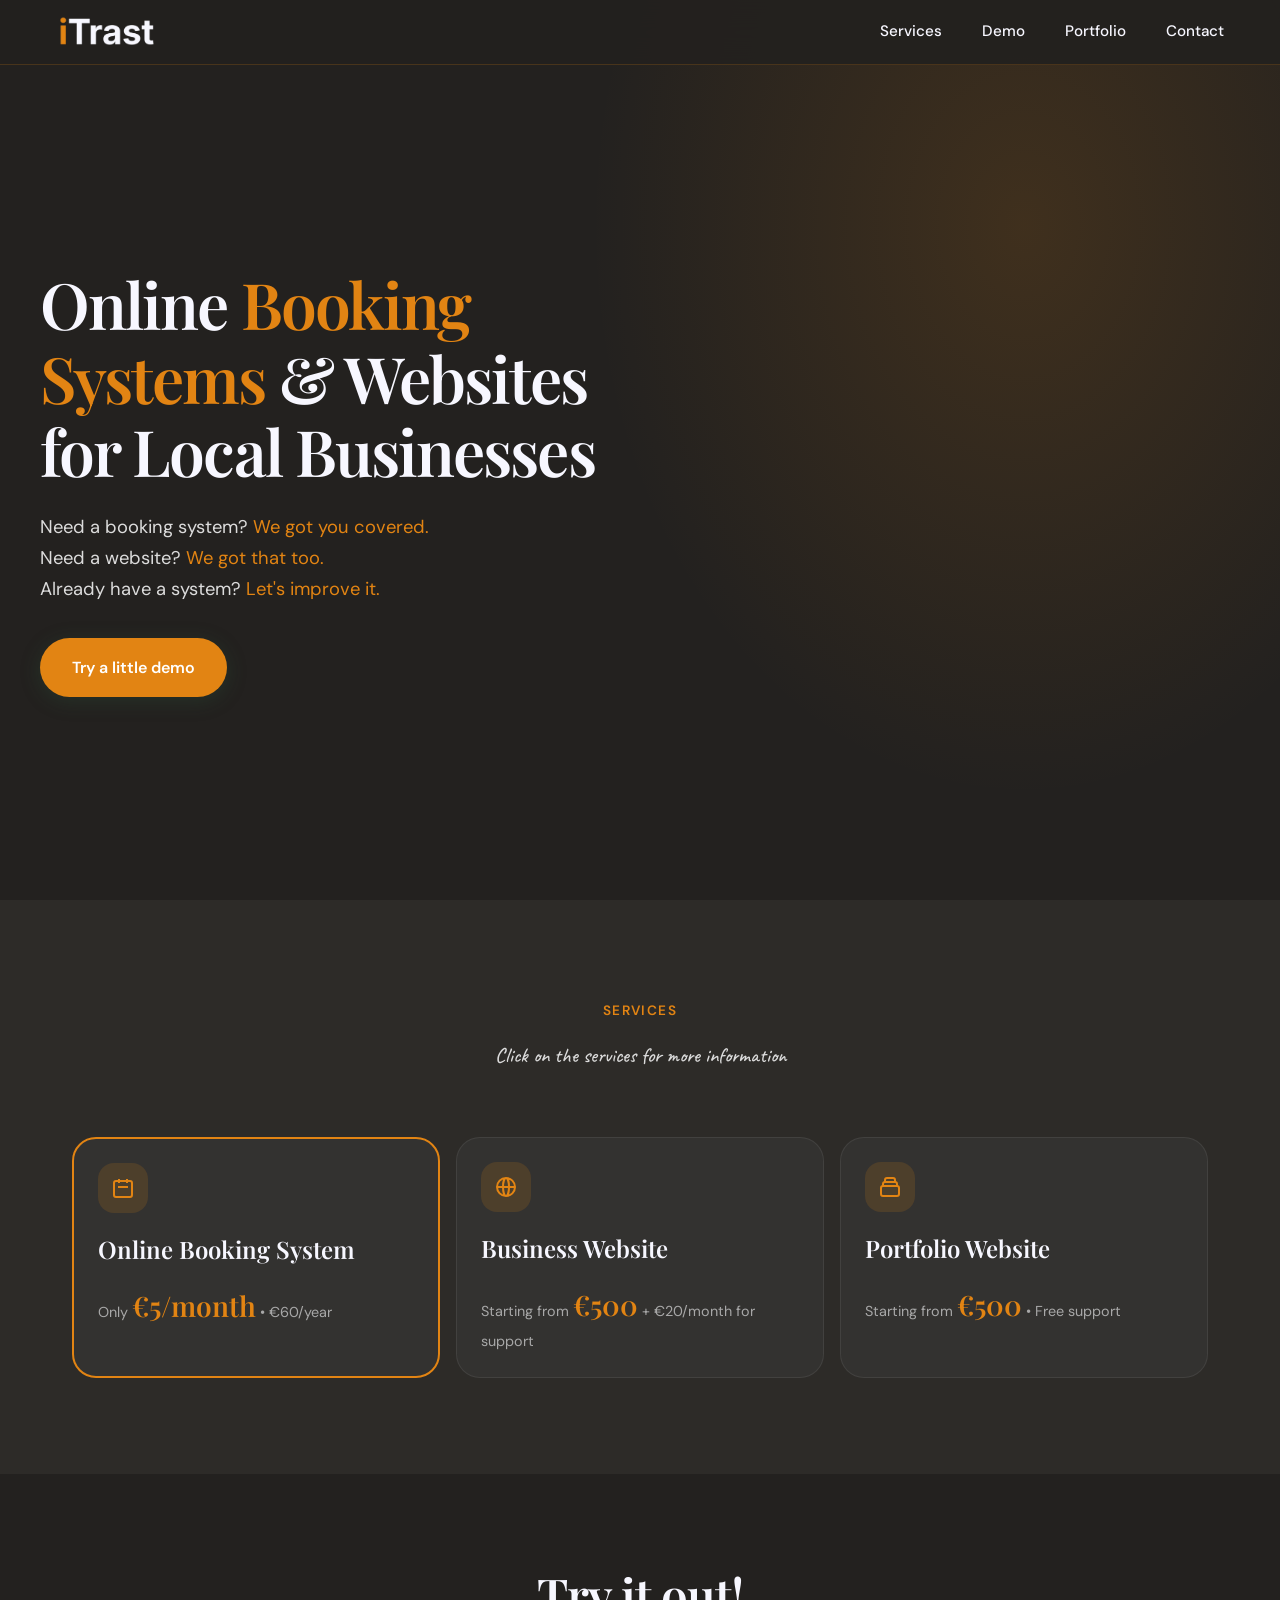
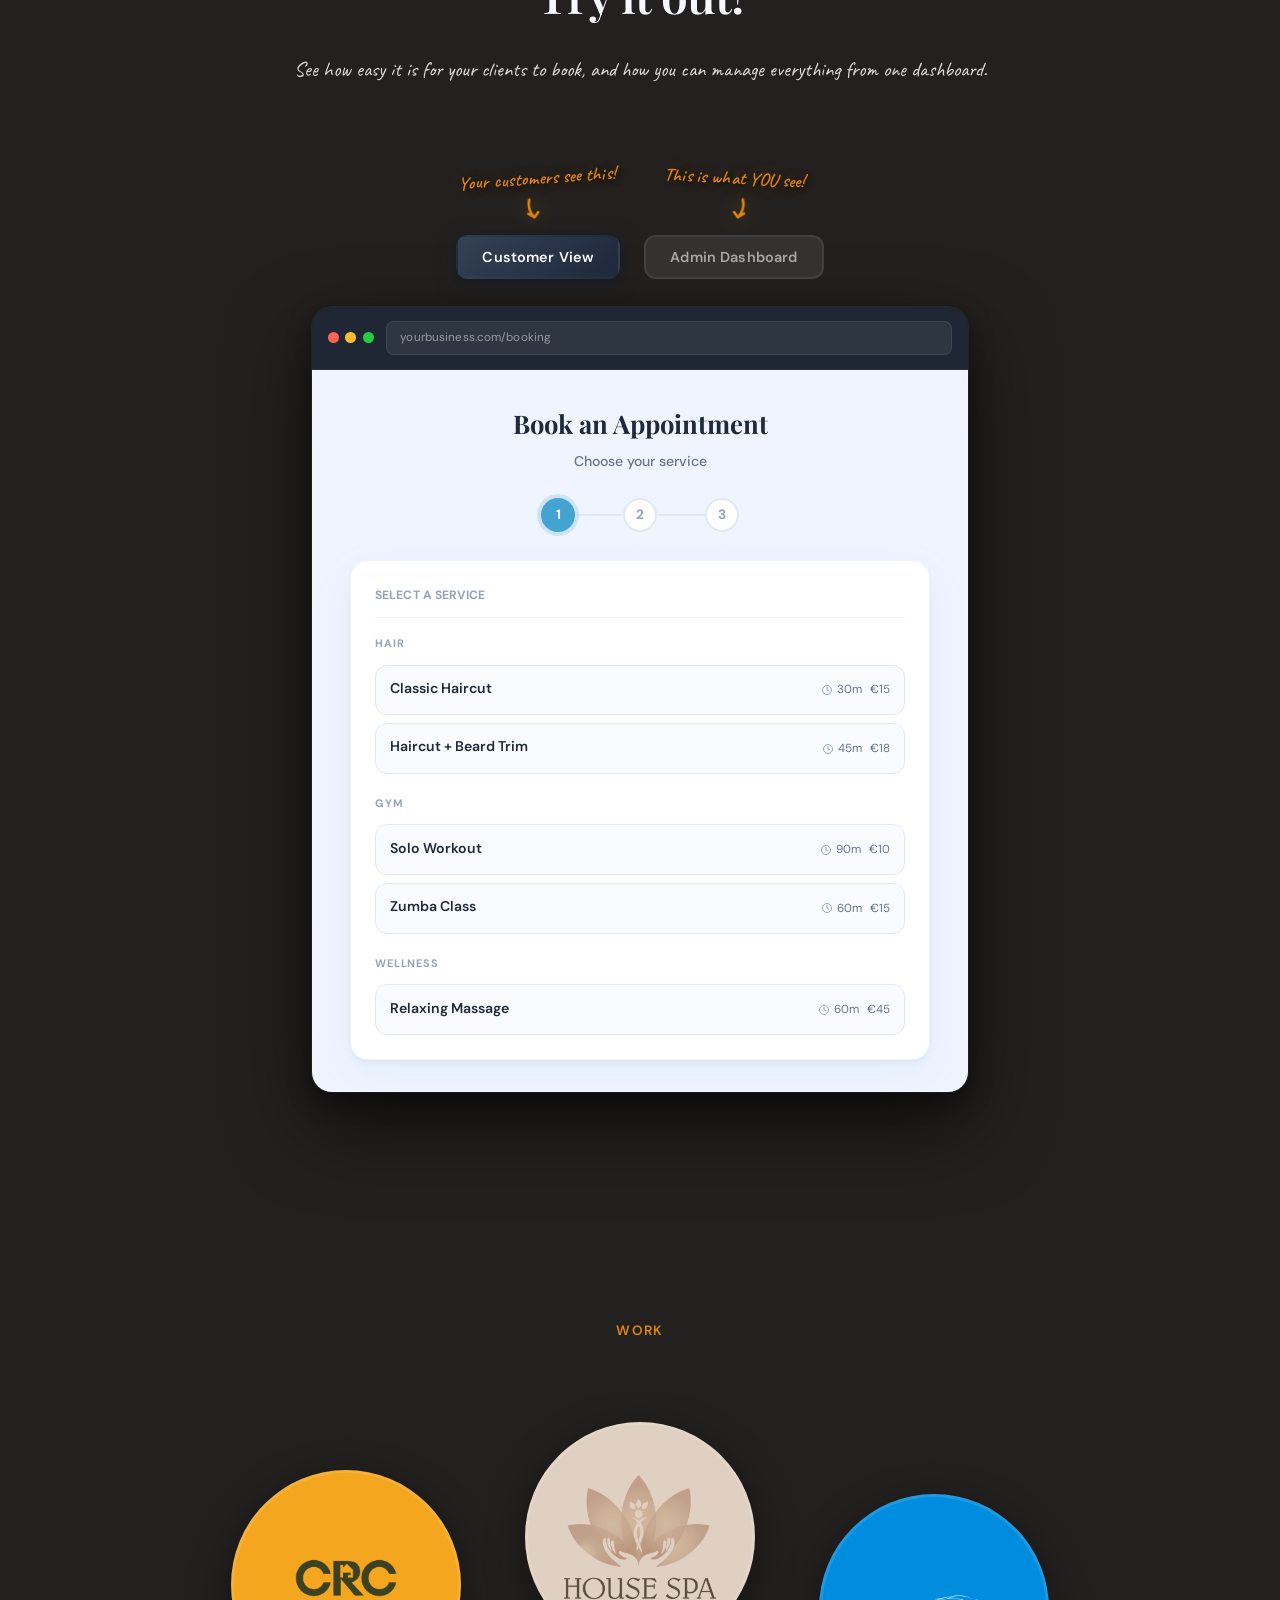
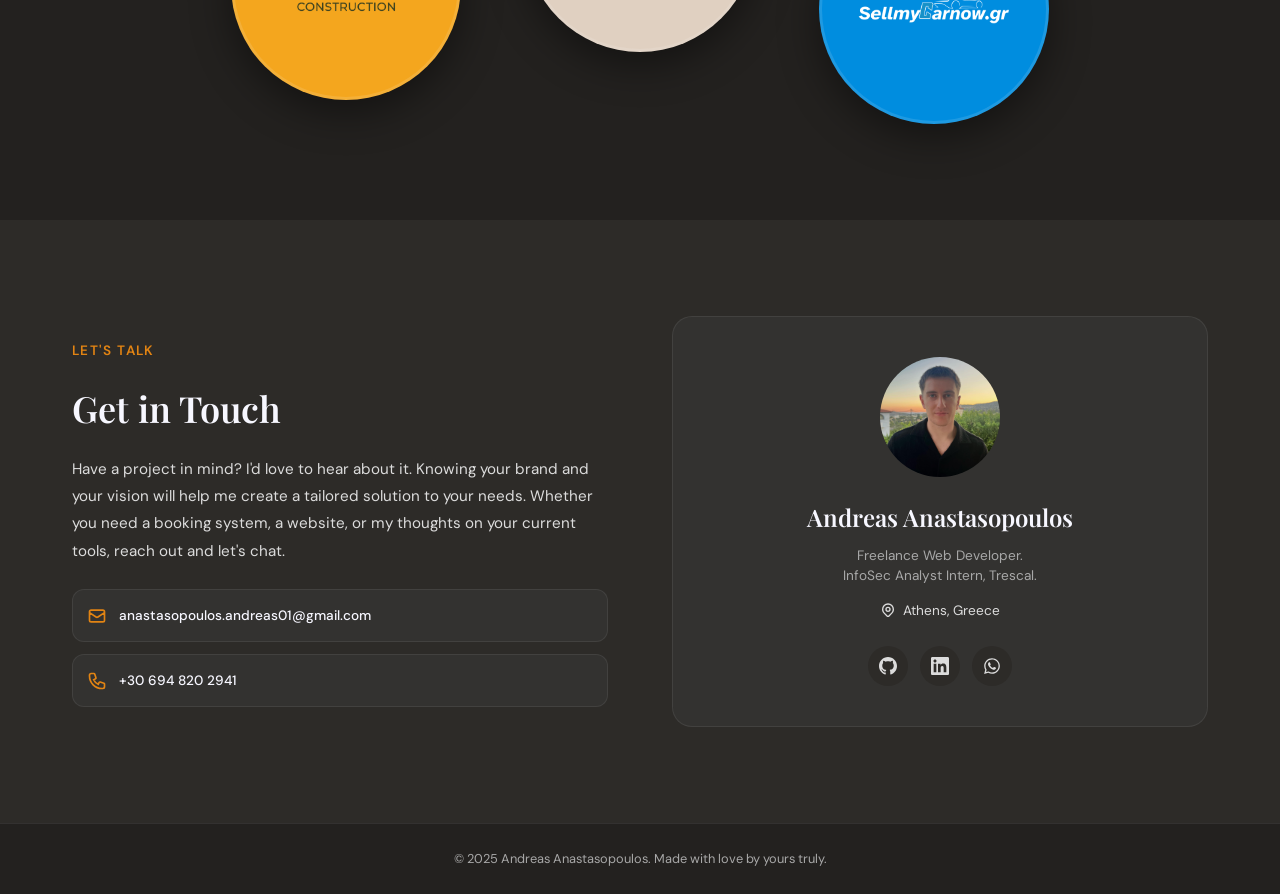
==== commit f3d694c8: "Added portfolio & improved demo section" ====
--- a/index.html
+++ b/index.html
@@ -42,6 +42,7 @@
     <link rel="icon" type="image/png" sizes="16x16" href="iTrast/favicon_io/favicon-16x16.png">
     <link rel="manifest" href="iTrast/favicon_io/site.webmanifest">
     <link rel="stylesheet" href="styles.css" />
+    <link rel="stylesheet" href="portfolio.css" />
 </head>
 
 <body>
@@ -51,8 +52,9 @@
             <a href="#" class="nav-logo"><img src="iTrast/iTrast.png" alt="iTrast Logo"></a>
             <div class="nav-links">
                 <a href="#services">Services</a>
-                <a href="#demo">Try it Out</a>
-                <a href="#contact" class="nav-cta">Contact</a>
+                <a href="#demo">Demo</a>
+                <a href="#portfolio">Portfolio</a>
+                <a href="#contact">Contact</a>
             </div>
             <button class="mobile-menu-btn" onclick="toggleMenu()">
                 <span></span>
@@ -66,7 +68,8 @@
     <div class="mobile-menu" id="mobileMenu">
         <button class="mobile-menu-close" onclick="toggleMenu()">×</button>
         <a href="#services" onclick="toggleMenu()">Services</a>
-        <a href="#demo" onclick="toggleMenu()">Try it Out</a>
+        <a href="#demo" onclick="toggleMenu()">Demo</a>
+        <a href="#portfolio" onclick="toggleMenu()">Portfolio</a>
         <a href="#contact" onclick="toggleMenu()">Contact</a>
     </div>
 
@@ -207,25 +210,27 @@
                     from one dashboard.</p>
             </div>
             <div class="demo-container">
-                <!-- Chalk annotations -->
-                <div class="chalk-annotations-wrapper">
-                    <div class="chalk-annotation left">
-                        <span>Your customers see this!</span>
-                        <svg viewBox="0 0 35 28">
-                            <path d="M8 4 C6 10, 7 16, 12 22 M6 18 L12 22 L16 17" />
-                        </svg>
-                    </div>
-                    <div class="chalk-annotation right">
-                        <span>This is what YOU see!</span>
-                        <svg viewBox="0 0 35 28">
-                            <path d="M27 4 C29 10, 28 16, 23 22 M19 17 L23 22 L29 18" />
-                        </svg>
-                    </div>
-                </div>
-
                 <div class="view-toggle">
-                    <button class="view-btn active" onclick="showView('customer',event)">Customer View</button>
-                    <button class="view-btn" onclick="showView('admin',event)">Admin Dashboard</button>
+                    <div class="view-buttons">
+                        <div class="button-with-annotation">
+                            <div class="chalk-annotation left">
+                                <span>Your customers see this!</span>
+                                <svg viewBox="0 0 35 28">
+                                    <path d="M8 4 C6 10, 7 16, 12 22 M6 18 L12 22 L16 17" />
+                                </svg>
+                            </div>
+                            <button class="view-btn active" onclick="showView('customer',event)">Customer View</button>
+                        </div>
+                        <div class="button-with-annotation">
+                            <div class="chalk-annotation right">
+                                <span>This is what YOU see!</span>
+                                <svg viewBox="0 0 35 28">
+                                    <path d="M27 4 C29 10, 28 16, 23 22 M19 17 L23 22 L29 18" />
+                                </svg>
+                            </div>
+                            <button class="view-btn" onclick="showView('admin',event)">Admin Dashboard</button>
+                        </div>
+                    </div>
                 </div>
                 <div class="demo-frame">
                     <div class="demo-bar">
@@ -314,10 +319,9 @@
                                             </svg></div>
                                         <h3>Booking Confirmed</h3>
                                         <p>You will receive a confirmation email shortly.</p>
-                                        <button class="submit-btn"
-                                            style="margin:1rem auto 0;background:transparent;color:#45A3D2;border:2px solid #45A3D2"
+                                        <button class="submit-btn submit-btn--outline"
                                             onclick="resetBook()">Book Another</button>
-                                        <button class="submit-btn" style="margin:0.5rem auto 0;background:#45A3D2"
+                                        <button class="submit-btn submit-btn--solid"
                                             onclick="viewAdminDashboard()">Verify it on Admin Dashboard</button>
                                     </div>
                                 </div>
@@ -327,7 +331,11 @@
                             <div class="admin-head">
                                 <h2 class="admin-title">Dashboard</h2>
                                 <div class="admin-user">
-                                    <div class="admin-avatar">A</div><span class="admin-name">Welcome, Admin!</span>
+                                    <div class="admin-avatar">
+                                        <svg fill="none" stroke="currentColor" stroke-width="2" viewBox="0 0 24 24">
+                                            <path d="M20 21v-2a4 4 0 00-4-4H8a4 4 0 00-4 4v2M12 3a4 4 0 110 8 4 4 0 010-8z" />
+                                        </svg>
+                                    </div><span class="admin-name">Welcome, Admin!</span>
                                 </div>
                             </div>
                             <div class="stats">
@@ -346,7 +354,12 @@
                             </div>
                             <div class="panel">
                                 <div class="panel-head">
-                                    <div class="panel-title">Upcoming Appointments</div>
+                                    <div class="panel-title">
+                                        <div class="panel-tabs">
+                                            <button class="panel-tab active" onclick="switchTableView('upcoming', event)">Upcoming Appointments</button>
+                                            <button class="panel-tab" onclick="switchTableView('history', event)">History</button>
+                                        </div>
+                                    </div>
                                     <div class="filters">
                                         <button class="filter active" onclick="filterBook('all',event)">All</button>
                                         <button class="filter"
@@ -359,11 +372,11 @@
                                     <table>
                                         <thead>
                                             <tr>
-                                                <th style="background: #FFFECB;">Client</th>
-                                                <th style="background: #FFFECB;">Service</th>
-                                                <th style="background: #FFFECB;">Date & Time</th>
-                                                <th style="background: #FFFECB;">Status</th>
-                                                <th style="background: #FFFECB;">Actions</th>
+                                                <th>Client</th>
+                                                <th>Service</th>
+                                                <th>Date & Time</th>
+                                                <th>Status</th>
+                                                <th>Actions</th>
                                             </tr>
                                         </thead>
                                         <tbody id="bookBody"></tbody>
@@ -373,6 +386,43 @@
                         </div>
                     </div>
                 </div>
+            </div>
+        </div>
+    </section>
+
+    <!-- Portfolio Section -->
+    <section class="portfolio-index" id="portfolio">
+        <div class="section-inner">
+            <div class="section-header">
+                <span class="section-label">Work</span>
+            </div>
+
+            <div class="bubbles-arena">
+
+                <!-- CRC Construction -->
+                <div class="bubble-container bubble-1">
+                    <a href="https://www.crcconstruction.gr/" target="_blank" rel="noopener noreferrer"
+                        class="bubble" aria-label="Visit CRC Construction website">
+                        <img src="assets/crc-logo.png" alt="CRC Construction logo">
+                    </a>
+                </div>
+
+                <!-- House Spa Holistic -->
+                <div class="bubble-container bubble-2">
+                    <a href="https://housespaholistic.com/home" target="_blank" rel="noopener noreferrer"
+                        class="bubble" aria-label="Visit House Spa Holistic website">
+                        <img src="assets/housespa-logo.png" alt="House Spa Holistic logo">
+                    </a>
+                </div>
+
+                <!-- Sell My Car Now -->
+                <div class="bubble-container bubble-3">
+                    <a href="https://sellmycarnow.gr/sell" target="_blank" rel="noopener noreferrer"
+                        class="bubble" aria-label="Visit Sell My Car Now website">
+                        <img src="assets/sellmycar-logo.png" alt="Sell My Car Now logo">
+                    </a>
+                </div>
+
             </div>
         </div>
     </section>
--- a/styles.css
+++ b/styles.css
@@ -451,9 +451,10 @@
 }
 
 .section-subtitle {
+    font-family: 'Caveat', cursive;
+    font-size: 1.3rem;
     color: var(--text-secondary);
-    font-size: 0.95rem;
-    font-weight: 400;
+    font-weight: 500;
     margin: 0;
 }
 
@@ -738,19 +739,32 @@
 }
 
 /* ============================================
-           DEMO SECTION
-        ============================================ */
+   DEMO SECTION — REDESIGNED
+============================================ */
+
+/* ── Section wrapper ── */
 .demo-section {
     background: var(--bg-primary);
-    padding: 4rem 0;
-}
-
+    padding: 5rem 0 6rem;
+}
+
+.demo-section .section-header {
+    margin-bottom: 1rem;
+}
+
+.demo-section .section-sub {
+    font-family: 'Caveat', cursive;
+    font-size: 1.3rem;
+    color: var(--text-secondary);
+    text-align: center;
+    margin-bottom: 3rem;
+}
+
+/* ── Outer container ── */
 .demo-container {
-    max-width: 600px;
+    max-width: 720px;
     margin: 0 auto;
-    background: transparent;
-    border-radius: 16px;
-    padding: 1.5rem;
+    padding: 0 1rem;
     width: 100%;
 }
 
@@ -774,24 +788,26 @@
     pointer-events: none;
     display: flex;
     flex-direction: column;
-    gap: 0.1rem;
+    gap: 0.35rem;
     text-shadow:
         2px 2px 4px rgba(0, 0, 0, 0.5),
         0 0 20px rgba(226, 132, 19, 0.3);
     letter-spacing: 0.3px;
     line-height: 1.2;
+    text-align: center;
+    align-items: center;
 }
 
 .chalk-annotation.left {
-    transform: rotate(-2deg);
-    align-items: flex-start;
-    text-align: left;
+    transform: none;
+    align-items: center;
+    text-align: center;
 }
 
 .chalk-annotation.right {
-    transform: rotate(2deg);
-    align-items: flex-end;
-    text-align: right;
+    transform: none;
+    align-items: center;
+    text-align: center;
 }
 
 .chalk-annotation svg {
@@ -846,6 +862,40 @@
     }
 }
 
+/* Small screens (375px - 479px) */
+@media (min-width: 375px) and (max-width: 479px) {
+    .button-with-annotation {
+        flex: 1;
+        min-width: 0;
+        gap: 0.5rem;
+    }
+
+    .view-buttons {
+        gap: 0.5rem;
+        padding: 0 0.5rem;
+    }
+
+    .view-btn {
+        padding: 0.6rem 0.6rem;
+        font-size: 0.75rem;
+        flex: 1;
+        justify-content: center;
+    }
+
+    .chalk-annotation {
+        font-size: 0.7rem;
+    }
+
+    .chalk-annotation span {
+        font-size: 0.65rem;
+    }
+
+    .chalk-annotation svg {
+        width: 18px;
+        height: 14px;
+    }
+}
+
 /* Larger screens (480px+) */
 @media (min-width: 480px) {
     .chalk-annotations-wrapper {
@@ -885,52 +935,97 @@
     }
 }
 
+/* ── Toggle ── */
 .view-toggle {
     display: flex;
+    flex-direction: column;
+    align-items: center;
+    gap: 0rem;
+    margin-bottom: 1.75rem;
+}
+
+.view-buttons {
+    display: flex;
     justify-content: center;
-    gap: 0.25rem;
-    margin-bottom: 1.5rem;
-    background: #FFFECB;
-    padding: 0.35rem;
-    border-radius: 100px;
-    max-width: 100%;
+    gap: 1.5rem;
+    flex-wrap: nowrap;
+    width: 100%;
+    max-width: 720px;
+}
+
+.button-with-annotation {
+    display: flex;
+    flex-direction: column;
+    align-items: center;
+    gap: 0.75rem;
+}
+
+.chalk-annotations-wrapper {
+    display: flex;
+    justify-content: space-between;
+    align-items: flex-start;
+    gap: 1rem;
+    width: 100%;
+    max-width: 720px;
+    margin: 0 auto 2rem;
+    padding: 0 1rem;
 }
 
 .view-btn {
-    flex: 1;
-    padding: 0.75rem 0.5rem;
-    border: none;
-    background: transparent;
-    color: var(--bg-secondary);
-    font-size: 0.85rem;
+    display: flex;
+    align-items: center;
+    gap: 0.5rem;
+    padding: 0.7rem 1.5rem;
+    border: 2px solid var(--border);
+    background: var(--bg-card);
+    color: var(--text-muted);
+    font-size: 0.9rem;
     font-weight: 600;
-    border-radius: 100px;
+    border-radius: 12px;
     cursor: pointer;
-    transition: all 0.3s ease;
+    transition: all 0.25s ease;
     font-family: inherit;
+    letter-spacing: 0.01em;
     white-space: nowrap;
 }
 
+.view-btn:hover {
+    border-color: rgba(255,255,255,0.2);
+    color: var(--text-primary);
+}
+
 .view-btn.active {
-    background: #45A3D2;
-    color: white;
-    box-shadow: 0 4px 12px rgba(69, 163, 210, 0.2);
-}
-
+    border-color: transparent;
+    color: #fff;
+}
+
+.view-btn:first-child.active {
+    background: linear-gradient(135deg, #45A3D2, #2e86c1);
+    box-shadow: 0 4px 20px rgba(69, 163, 210, 0.4);
+}
+
+.view-btn:last-child.active {
+    background: linear-gradient(135deg, #334155, #1E293B);
+    box-shadow: 0 4px 20px rgba(15, 23, 42, 0.6);
+}
+
+/* ── Browser frame ── */
 .demo-frame {
-    background: #FFFECB;
-    border-radius: 16px;
+    border-radius: 20px;
     overflow: hidden;
-    box-shadow: 0 20px 60px rgba(255, 255, 255, 0.3);
+    box-shadow:
+        0 0 0 1px rgba(255,255,255,0.06),
+        0 32px 80px rgba(0,0,0,0.6),
+        0 8px 24px rgba(0,0,0,0.4);
 }
 
 .demo-bar {
-    background: #FFFECB;
-    padding: 0.75rem 1rem;
+    background: #1E2733;
+    padding: 0.85rem 1rem;
     display: flex;
     align-items: center;
     gap: 0.75rem;
-    border-bottom: 1px solid #e0d0c1;
+    border-bottom: 1px solid rgba(255,255,255,0.06);
 }
 
 .demo-dots {
@@ -940,153 +1035,160 @@
 }
 
 .demo-dot {
-    width: 10px;
-    height: 10px;
+    width: 11px;
+    height: 11px;
     border-radius: 50%;
 }
 
-.demo-dot.r {
-    background: #FF6B6B;
-}
-
-.demo-dot.y {
-    background: #FFE066;
-}
-
-.demo-dot.g {
-    background: #69DB7C;
-}
+.demo-dot.r { background: #FF6058; }
+.demo-dot.y { background: #FFBD2E; }
+.demo-dot.g { background: #28CA41; }
 
 .demo-url {
     flex: 1;
-    background: ivory;
-    padding: 0.4rem 0.75rem;
+    background: rgba(255,255,255,0.07);
+    padding: 0.38rem 0.85rem;
     border-radius: 8px;
-    font-size: 0.75rem;
-    color: #000000;
-    border: 1px solid #e0d0c1;
+    font-size: 0.73rem;
+    color: rgba(255,255,255,0.5);
+    border: 1px solid rgba(255,255,255,0.08);
     overflow: hidden;
     text-overflow: ellipsis;
     white-space: nowrap;
     min-width: 0;
+    text-align: left;
+    letter-spacing: 0.01em;
 }
 
 .demo-content {
-    min-height: 450px;
-}
-
-/* Customer Booking View */
+    min-height: 520px;
+}
+
+/* =============================================
+   CUSTOMER VIEW
+============================================= */
 .customer-view {
-    background: #FFFECB;
-    padding: 1.5rem 1rem;
-    min-height: 450px;
-}
-
-.customer-view.hidden {
-    display: none;
+    background: #F0F4FF;
+    padding: 2rem 1.5rem;
+    min-height: 520px;
 }
 
 .book-container {
-    max-width: 600px;
+    max-width: 580px;
     margin: 0 auto;
 }
 
 .book-header {
     text-align: center;
-    margin-bottom: 1.25rem;
+    margin-bottom: 1.5rem;
 }
 
 .book-header h2 {
     font-family: 'Playfair Display', serif;
-    color: #000000;
-    font-size: clamp(1.1rem, 4vw, 1.5rem);
-    margin-bottom: 0.25rem;
+    color: #1E293B;
+    font-size: clamp(1.2rem, 4vw, 1.6rem);
+    margin-bottom: 0.3rem;
+    font-weight: 700;
 }
 
 .book-header p {
-    color: #000000;
-    opacity: 0.7;
+    color: #64748B;
+    font-size: 0.88rem;
+    font-weight: 500;
+}
+
+/* ── Step progress ── */
+.progress {
+    display: flex;
+    justify-content: center;
+    align-items: center;
+    gap: 0;
+    margin-bottom: 1.75rem;
+}
+
+.step-num {
+    width: 34px;
+    height: 34px;
+    border-radius: 50%;
+    display: flex;
+    align-items: center;
+    justify-content: center;
+    font-weight: 700;
     font-size: 0.85rem;
-}
-
-.progress {
-    display: flex;
-    justify-content: center;
-    align-items: center;
-    gap: 0.4rem;
-    margin-bottom: 1.25rem;
-}
-
-.step-num {
-    width: 28px;
-    height: 28px;
-    border-radius: 50%;
-    display: flex;
-    align-items: center;
-    justify-content: center;
-    font-weight: 600;
-    font-size: 0.8rem;
-    background: ivory;
-    color: #000000;
-    transition: all 0.3s ease;
+    background: #fff;
+    color: #94A3B8;
+    border: 2px solid #E2E8F0;
+    transition: all 0.35s ease;
     flex-shrink: 0;
+    position: relative;
+    z-index: 1;
 }
 
 .step-num.active {
     background: #45A3D2;
-    color: white;
+    border-color: #45A3D2;
+    color: #fff;
+    box-shadow: 0 0 0 4px rgba(69, 163, 210, 0.2);
 }
 
 .step-num.done {
-    background: #45A3D2;
-    color: white;
+    background: #7DBCE1;
+    border-color: #7DBCE1;
+    color: #fff;
 }
 
 .step-line {
-    width: 24px;
+    width: 48px;
     height: 2px;
-    background: #e0d0c1;
+    background: #E2E8F0;
     flex-shrink: 0;
+    transition: background 0.35s ease;
 }
 
 .step-line.active {
-    background: #45A3D2;
-}
-
+    background: linear-gradient(to right, #7DBCE1, #45A3D2);
+}
+
+/* ── Booking card ── */
 .book-card {
-    background: #FFFECB;
-    border-radius: 12px;
-    padding: 1.25rem;
-    box-shadow: 0 4px 20px rgba(80, 59, 49, 0.1);
-    max-width: 600px;
-    margin: 0 2rem;
+    background: #fff;
+    border-radius: 18px;
+    padding: 1.5rem;
+    box-shadow:
+        0 4px 6px rgba(0,0,0,0.04),
+        0 12px 40px rgba(69, 163, 210, 0.08);
+    border: 1px solid rgba(69, 163, 210, 0.1);
 }
 
 .card-title {
-    font-family: 'Playfair Display', serif;
-    color: #000000;
-    font-size: 1rem;
-    margin-bottom: 0.875rem;
-    padding-bottom: 0.5rem;
-    border-bottom: 2px solid #000000;
-}
-
+    font-family: 'DM Sans', sans-serif;
+    color: #1E293B;
+    font-size: 0.95rem;
+    font-weight: 700;
+    margin-bottom: 1rem;
+    padding-bottom: 0.75rem;
+    border-bottom: 1px solid #F1F5F9;
+    letter-spacing: 0.01em;
+    text-transform: uppercase;
+    font-size: 0.75rem;
+    color: #94A3B8;
+}
+
+/* ── Services ── */
 .svc-grid {
     display: flex;
     flex-direction: column;
-    gap: 0.4rem;
+    gap: 0.5rem;
 }
 
 .cat-label {
-    font-size: 0.7rem;
+    font-size: 0.68rem;
     font-weight: 700;
-    color: #000000;
+    color: #94A3B8;
     text-transform: uppercase;
-    letter-spacing: 0.5px;
-    margin-top: 0.6rem;
-    margin-bottom: 0.3rem;
-    padding-bottom: 0.3rem;
-    border-bottom: 2px solid #000000;
+    letter-spacing: 0.08em;
+    margin-top: 0.75rem;
+    margin-bottom: 0.25rem;
 }
 
 .cat-label:first-child {
@@ -1094,35 +1196,46 @@
 }
 
 .svc-item {
-    padding: 0.5rem 0.6rem;
-    border: 2px solid #45A3D2;
-    border-radius: 8px;
+    padding: 0.7rem 0.9rem;
+    border: 1.5px solid #E2E8F0;
+    border-radius: 12px;
     text-align: left;
-    font-weight: 500;
-    color: #000000;
     cursor: pointer;
-    transition: all 0.3s ease;
-    background: #FFFECB;
+    transition: all 0.2s ease;
+    background: #FAFBFF;
+    display: flex;
+    justify-content: space-between;
+    align-items: center;
+    gap: 0.5rem;
+}
+
+.svc-item:hover {
+    border-color: #45A3D2;
+    background: #EFF6FF;
+    transform: translateX(3px);
 }
 
 .svc-item.selected {
-    border: 2px solid #45A3D2;
+    border-color: #45A3D2;
+    background: #EFF6FF;
+    box-shadow: 0 0 0 3px rgba(69, 163, 210, 0.15);
 }
 
 .svc-name {
-    font-size: 0.85rem;
+    font-size: 0.88rem;
     font-weight: 600;
-    margin-bottom: 0.2rem;
+    color: #1E293B;
     display: block;
+    margin-bottom: 0.15rem;
 }
 
 .svc-meta {
     display: flex;
-    justify-content: flex-start;
-    align-items: center;
-    gap: 0.6rem;
-    font-size: 0.7rem;
-    flex-wrap: wrap;
+    align-items: center;
+    gap: 0.5rem;
+    font-size: 0.73rem;
+    color: #64748B;
+    flex-shrink: 0;
 }
 
 .svc-meta span {
@@ -1134,83 +1247,69 @@
 .svc-meta svg {
     width: 12px;
     height: 12px;
-}
-
-.svc-name {
-    font-weight: 600;
-    color: #000000;
-    font-size: 0.85rem;
-    margin-bottom: 0.2rem;
-}
-
-.svc-meta {
-    display: flex;
-    gap: 0.75rem;
-    font-size: 0.75rem;
-    color: #000000;
-    opacity: 0.7;
-}
-
-/* Calendar */
+    color: #94A3B8;
+}
+
+/* ── Calendar ── */
 .cal-wrap {
     display: none;
 }
 
-.cal-wrap.active {
-    display: block;
-}
-
 .cal-head {
     display: flex;
     justify-content: space-between;
     align-items: center;
-    margin-bottom: 0.875rem;
+    margin-bottom: 1rem;
 }
 
 .cal-nav {
+    background: #EFF6FF;
+    color: #45A3D2;
+    border: none;
+    width: 34px;
+    height: 34px;
+    border-radius: 10px;
+    cursor: pointer;
+    font-size: 1.1rem;
+    font-weight: 700;
+    transition: all 0.2s ease;
+    flex-shrink: 0;
+    line-height: 1;
+}
+
+.cal-nav:hover {
     background: #45A3D2;
-    color: white;
-    border: none;
-    width: 32px;
-    height: 32px;
-    border-radius: 8px;
-    cursor: pointer;
+    color: #fff;
+}
+
+.cal-month {
+    font-family: 'DM Sans', sans-serif;
     font-size: 1rem;
-    transition: all 0.3s ease;
-    flex-shrink: 0;
-}
-
-.cal-nav:hover {
-    background: #3a8bc4;
-}
-
-.cal-month {
-    font-family: 'Playfair Display', serif;
-    font-size: clamp(0.9rem, 3vw, 1.1rem);
-    color: #000000;
-    font-weight: 600;
+    color: #1E293B;
+    font-weight: 700;
 }
 
 .weekdays {
     display: grid;
     grid-template-columns: repeat(7, 1fr);
     gap: 0.2rem;
-    margin-bottom: 0.3rem;
+    margin-bottom: 0.4rem;
 }
 
 .wd {
     text-align: center;
     font-size: 0.65rem;
-    font-weight: 600;
-    color: #000000;
-    opacity: 0.6;
-    padding: 0.3rem;
+    font-weight: 700;
+    color: #94A3B8;
+    padding: 0.3rem 0;
+    text-transform: uppercase;
+    letter-spacing: 0.05em;
 }
 
 .days-grid {
     display: grid;
     grid-template-columns: repeat(7, 1fr);
-    gap: 0.2rem;
+    gap: 0.25rem;
 }
 
 .day {
@@ -1218,40 +1317,43 @@
     display: flex;
     align-items: center;
     justify-content: center;
-    border: 2px solid var(--bg-primary);
-    border-radius: 6px;
+    border-radius: 8px;
     font-weight: 500;
-    color: #000000;
+    color: #1E293B;
     cursor: pointer;
-    transition: all 0.3s ease;
-    background: #FFFECB;
-    font-size: 0.75rem;
+    transition: all 0.2s ease;
+    background: transparent;
+    font-size: 0.78rem;
     position: relative;
-}
-
-.day:hover:not(.off):not(.empty) {
-    border-style: solid;
+    border: none;
+}
+
+.day.has:hover {
+    background: #EFF6FF;
+    color: #45A3D2;
+    font-weight: 700;
 }
 
 .day.sel {
-    border: 2px solid #45A3D2;
+    background: #45A3D2;
+    color: #fff;
+    font-weight: 700;
+    box-shadow: 0 2px 8px rgba(69, 163, 210, 0.4);
 }
 
 .day.off {
-    opacity: 0.3;
+    opacity: 0.25;
     cursor: not-allowed;
-    background: #f5f5f5;
 }
 
 .day.empty {
-    border: none;
     cursor: default;
 }
 
 .day.has::after {
     content: '';
     position: absolute;
-    bottom: 2px;
+    bottom: 3px;
     width: 4px;
     height: 4px;
     background: #45A3D2;
@@ -1259,15 +1361,15 @@
 }
 
 .day.sel.has::after {
-    background: white;
-}
-
-/* Time Slots */
+    background: rgba(255,255,255,0.8);
+}
+
+/* ── Time slots ── */
 .times-wrap {
     display: none;
-    margin-top: 1rem;
-    padding-top: 1rem;
-    border-top: 2px solid #e0d0c1;
+    margin-top: 1.25rem;
+    padding-top: 1.25rem;
+    border-top: 1px solid #F1F5F9;
 }
 
 .times-wrap.active {
@@ -1276,345 +1378,430 @@
 }
 
 @keyframes fadeIn {
-    from {
-        opacity: 0;
-        transform: translateY(10px);
-    }
-
-    to {
-        opacity: 1;
-        transform: translateY(0);
-    }
+    from { opacity: 0; transform: translateY(8px); }
+    to   { opacity: 1; transform: translateY(0); }
 }
 
 .times-title {
-    font-weight: 600;
-    color: #000000;
-    margin-bottom: 0.75rem;
+    font-weight: 700;
+    color: #1E293B;
     font-size: 0.85rem;
 }
 
 .times-grid {
     display: grid;
-    grid-template-columns: repeat(3, 1fr);
-    gap: 0.3rem;
+    grid-template-columns: repeat(4, 1fr);
+    gap: 0.4rem;
+    margin-top: 0.75rem;
 }
 
 .time-btn {
-    padding: 0.5rem 0.4rem;
-    border: 2px solid var(--bg-primary);
-    border-radius: 6px;
+    padding: 0.55rem 0.3rem;
+    border: 1.5px solid #E2E8F0;
+    border-radius: 10px;
     text-align: center;
-    font-weight: 500;
-    color: #000000;
+    font-weight: 600;
+    color: #1E293B;
     cursor: pointer;
-    transition: all 0.3s ease;
-    background: #FFFECB;
-    font-size: 0.75rem;
+    transition: all 0.2s ease;
+    background: #FAFBFF;
+    font-size: 0.78rem;
+    font-family: inherit;
+}
+
+.time-btn:hover:not(.booked) {
+    border-color: #45A3D2;
+    background: #EFF6FF;
+    color: #45A3D2;
 }
 
 .time-btn.sel {
-    border: 2px solid #45A3D2;
+    background: #45A3D2;
+    border-color: #45A3D2;
+    color: #fff;
+    box-shadow: 0 2px 8px rgba(69, 163, 210, 0.35);
 }
 
 .time-btn.booked {
-    opacity: 0.4;
+    opacity: 0.35;
     cursor: not-allowed;
-    background: #e8e8e8;
+    background: #F1F5F9;
     text-decoration: line-through;
-}
-
-/* Form */
+    color: #94A3B8;
+}
+
+/* ── Back button ── */
+.back-btn {
+    background: transparent;
+    border: 1.5px solid #E2E8F0;
+    color: #64748B;
+    padding: 0.38rem 0.85rem;
+    border-radius: 8px;
+    font-size: 0.78rem;
+    font-weight: 600;
+    cursor: pointer;
+    font-family: inherit;
+    flex-shrink: 0;
+    transition: all 0.2s ease;
+}
+
+.back-btn:hover {
+    border-color: #94A3B8;
+    color: #1E293B;
+}
+
+/* ── Form / Step 3 ── */
 .form-wrap {
     display: none;
 }
 
-.form-wrap.active {
-    display: block;
-}
-
 .summary {
-    background: #f9f6f3;
-    border-radius: 8px;
-    padding: 0.75rem;
-    margin-bottom: 0.875rem;
+    background: #EFF6FF;
+    border-radius: 12px;
+    padding: 0.85rem 1rem;
+    margin-bottom: 1.1rem;
     border-left: 4px solid #45A3D2;
 }
 
 .sum-label {
     font-size: 0.7rem;
-    color: #000000;
-    opacity: 0.7;
-    margin-bottom: 0.15rem;
+    color: #64748B;
+    font-weight: 600;
+    text-transform: uppercase;
+    letter-spacing: 0.05em;
+    margin-bottom: 0.25rem;
 }
 
 .sum-val {
-    font-weight: 600;
-    color: #000000;
-    font-size: 0.85rem;
+    font-weight: 700;
+    color: #1E293B;
+    font-size: 0.9rem;
     word-break: break-word;
 }
 
 .form-group {
-    margin-bottom: 0.75rem;
+    margin-bottom: 0.85rem;
 }
 
 .form-group label {
     display: block;
-    font-weight: 600;
-    color: #000000;
-    margin-bottom: 0.3rem;
-    font-size: 0.8rem;
+    font-weight: 700;
+    color: #475569;
+    margin-bottom: 0.35rem;
+    font-size: 0.78rem;
+    text-transform: uppercase;
+    letter-spacing: 0.05em;
 }
 
 .form-group input {
     width: 100%;
-    padding: 0.65rem;
-    border: 2px solid #e0d0c1;
-    border-radius: 8px;
-    font-size: 0.85rem;
+    padding: 0.7rem 0.9rem;
+    border: 1.5px solid #E2E8F0;
+    border-radius: 10px;
+    font-size: 0.88rem;
     font-family: inherit;
-    transition: all 0.3s ease;
-    color: #000000;
+    transition: all 0.2s ease;
+    color: #1E293B;
+    background: #FAFBFF;
 }
 
 .form-group input:focus {
     outline: none;
     border-color: #45A3D2;
+    background: #fff;
+    box-shadow: 0 0 0 3px rgba(69, 163, 210, 0.15);
 }
 
 .error-msg {
     display: block;
-    color: #dc3545;
-    font-size: 0.7rem;
-    margin-top: 0.2rem;
+    color: #EF4444;
+    font-size: 0.72rem;
+    margin-top: 0.3rem;
+    font-weight: 500;
 }
 
 .form-group input.error {
-    border-color: #dc3545;
-    background-color: #fff5f5;
-}
-
+    border-color: #EF4444;
+    background: #FFF5F5;
+}
+
+/* ── Submit / action buttons ── */
 .submit-btn {
+    display: block;
     width: 100%;
-    padding: 0.75rem;
-    background: #45A3D2;
-    color: ivory;
+    padding: 0.85rem;
+    background: linear-gradient(135deg, #45A3D2, #2e86c1);
+    color: #fff;
     border: none;
-    border-radius: 8px;
-    font-size: 0.9rem;
-    font-weight: 600;
+    border-radius: 12px;
+    font-size: 0.95rem;
+    font-weight: 700;
     cursor: pointer;
-    transition: all 0.3s ease;
+    transition: all 0.25s ease;
     font-family: inherit;
     margin-top: 0.5rem;
-}
-
-.back-btn {
+    letter-spacing: 0.01em;
+}
+
+.submit-btn:hover {
+    transform: translateY(-2px);
+    box-shadow: 0 8px 24px rgba(69, 163, 210, 0.4);
+}
+
+.submit-btn--outline {
     background: transparent;
-    border: 2px solid #000000;
-    color: #000000;
-    padding: 0.35rem 0.65rem;
-    border-radius: 6px;
+    color: #45A3D2;
+    border: 2px solid #45A3D2;
+    margin-top: 1rem;
+}
+
+.submit-btn--outline:hover {
+    background: #EFF6FF;
+    box-shadow: none;
+}
+
+.submit-btn--solid {
+    background: linear-gradient(135deg, #45A3D2, #2e86c1);
+    margin-top: 0.5rem;
+}
+
+/* ── Success state ── */
+.success {
+    display: none;
+    text-align: center;
+    padding: 2rem 1rem;
+}
+
+.success-icon {
+    width: 64px;
+    height: 64px;
+    background: linear-gradient(135deg, #7DBCE1, #45A3D2);
+    border-radius: 50%;
+    display: flex;
+    align-items: center;
+    justify-content: center;
+    margin: 0 auto 1rem;
+    box-shadow: 0 8px 24px rgba(69, 163, 210, 0.35);
+    animation: popIn 0.4s cubic-bezier(0.34, 1.56, 0.64, 1);
+}
+
+@keyframes popIn {
+    from { transform: scale(0); opacity: 0; }
+    to   { transform: scale(1); opacity: 1; }
+}
+
+.success-icon svg {
+    width: 32px;
+    height: 32px;
+    stroke: white;
+}
+
+.success h3 {
+    font-family: 'Playfair Display', serif;
+    color: #1E293B;
+    font-size: 1.3rem;
+    margin-bottom: 0.4rem;
+}
+
+.success p {
+    color: #64748B;
+    font-size: 0.88rem;
+}
+
+/* =============================================
+   ADMIN VIEW
+============================================= */
+.admin-view {
+    background: #0F172A;
+    padding: 1.25rem;
+    min-height: 520px;
+    display: none;
+}
+
+.admin-head {
+    display: flex;
+    justify-content: space-between;
+    align-items: center;
+    margin-bottom: 1.25rem;
+    padding-bottom: 1rem;
+    border-bottom: 1px solid rgba(255,255,255,0.07);
+    flex-wrap: wrap;
+    gap: 0.5rem;
+}
+
+.admin-title {
+    font-family: 'DM Sans', sans-serif;
+    font-size: clamp(1rem, 3vw, 1.3rem);
+    font-weight: 800;
+    color: #F1F5F9;
+    letter-spacing: -0.02em;
+}
+
+.admin-user {
+    display: flex;
+    align-items: center;
+    gap: 0.5rem;
+}
+
+.admin-avatar {
+    width: 34px;
+    height: 34px;
+    background: linear-gradient(135deg, #45A3D2, #2e86c1);
+    border-radius: 50%;
+    display: flex;
+    align-items: center;
+    justify-content: center;
+    color: white;
+    font-weight: 700;
+    font-size: 0.85rem;
+    flex-shrink: 0;
+    box-shadow: 0 0 0 2px rgba(69, 163, 210, 0.3);
+}
+
+.admin-avatar svg {
+    width: 18px;
+    height: 18px;
+    stroke: white;
+}
+
+.admin-name {
+    font-weight: 600;
+    font-size: 0.82rem;
+    color: #94A3B8;
+}
+
+/* ── Stat cards ── */
+.stats {
+    display: grid;
+    grid-template-columns: repeat(3, 1fr);
+    gap: 0.6rem;
+    margin-bottom: 1.25rem;
+}
+
+.stat {
+    background: #1E293B;
+    padding: 0.9rem 0.75rem;
+    border-radius: 14px;
+    border: 1px solid rgba(255,255,255,0.06);
+    text-align: center;
+    transition: border-color 0.2s;
+}
+
+.stat:hover {
+    border-color: rgba(255,255,255,0.12);
+}
+
+.stat-label {
+    font-size: 0.62rem;
+    color: #64748B;
+    font-weight: 700;
+    text-transform: uppercase;
+    letter-spacing: 0.08em;
+    margin-bottom: 0.35rem;
+}
+
+.stat-val {
+    font-size: clamp(1.1rem, 3vw, 1.6rem);
+    font-weight: 800;
+    color: #F1F5F9;
+    letter-spacing: -0.02em;
+}
+
+.stat-val.green { color: #7DBCE1; }
+.stat-val.blue  { color: #45A3D2; }
+.stat-val.orange { color: #F59E0B; }
+
+/* ── Appointments panel ── */
+.panel {
+    background: #1E293B;
+    border-radius: 14px;
+    border: 1px solid rgba(255,255,255,0.06);
+    overflow: hidden;
+}
+
+.panel-head {
+    padding: 0.85rem 1rem;
+    border-bottom: 1px solid rgba(255,255,255,0.06);
+    display: flex;
+    justify-content: space-between;
+    align-items: stretch;
+    flex-wrap: wrap;
+    gap: 0;
+    background: transparent;
+}
+
+.panel-title {
+    display: flex;
+    align-items: stretch;
+    flex: 1;
+    min-width: 0;
+}
+
+.panel-tabs {
+    display: flex;
+    gap: 0;
+    border-bottom: none;
+    flex: 1;
+}
+
+.panel-tab {
+    padding: 0.5rem 1rem;
+    border: none;
+    background: transparent;
+    color: #64748B;
     font-size: 0.75rem;
     font-weight: 600;
     cursor: pointer;
     font-family: inherit;
-    flex-shrink: 0;
-}
-
-/* Success */
-.success {
-    display: none;
-    text-align: center;
-    padding: 1.5rem 0.5rem;
-}
-
-.success.active {
-    display: block;
-    animation: fadeIn 0.5s ease;
-}
-
-.success-icon {
-    width: 56px;
-    height: 56px;
-    background: #28a745;
-    border-radius: 50%;
-    display: flex;
-    align-items: center;
-    justify-content: center;
-    margin: 0 auto 0.875rem;
-}
-
-.success-icon svg {
-    width: 28px;
-    height: 28px;
-    stroke: white;
-}
-
-.success h3 {
-    font-family: 'Playfair Display', serif;
-    color: #000000;
-    font-size: 1.1rem;
-    margin-bottom: 0.3rem;
-}
-
-.success p {
-    color: #000000;
-    opacity: 0.7;
-    font-size: 0.85rem;
-}
-
-/* Admin View */
-.admin-view {
-    background: #FFFECB;
-    padding: 1rem;
-    min-height: 450px;
-    display: none;
-}
-
-.admin-view.active {
-    display: block;
-}
-
-.admin-head {
-    display: flex;
-    justify-content: space-between;
-    align-items: center;
-    margin-bottom: 1rem;
-    padding-bottom: 0.65rem;
-    border-bottom: 2px solid #e0d0c1;
+    text-transform: uppercase;
+    letter-spacing: 0.05em;
+    transition: all 0.2s ease;
+    border-bottom: 2px solid transparent;
+    margin-bottom: -1px;
+}
+
+.panel-tab:hover {
+    color: #CBD5E1;
+}
+
+.panel-tab.active {
+    color: #45A3D2;
+    border-bottom-color: #45A3D2;
+}
+
+.filters {
+    display: flex;
+    gap: 0.3rem;
     flex-wrap: wrap;
-    gap: 0.5rem;
-}
-
-.admin-title {
-    font-family: 'Playfair Display', serif;
-    font-size: clamp(1rem, 3vw, 1.25rem);
-    color: #000000;
-}
-
-.admin-user {
-    display: flex;
-    align-items: center;
-    gap: 0.4rem;
-}
-
-.admin-avatar {
-    width: 32px;
-    height: 32px;
-    background: #45A3D2;
-    border-radius: 50%;
-    display: flex;
-    align-items: center;
-    justify-content: center;
-    color: white;
+    margin-left: auto;
+    padding-left: 1rem;
+}
+
+.filter {
+    padding: 0.3rem 0.65rem;
+    border: 1px solid rgba(255,255,255,0.1);
+    background: transparent;
+    color: #64748B;
+    border-radius: 6px;
+    font-size: 0.68rem;
     font-weight: 600;
-    font-size: 0.8rem;
-    flex-shrink: 0;
-}
-
-.admin-name {
-    font-weight: 600;
-    font-size: 0.8rem;
-    color: #000000;
-}
-
-.stats {
-    display: grid;
-    grid-template-columns: repeat(3, 1fr);
-    gap: 0.5rem;
-    margin-bottom: 1rem;
-}
-
-.stat {
-    background: #FFFECB;
-    padding: 0.75rem 0.5rem;
-    border-radius: 10px;
-    border: 1px solid #e0d0c1;
-    box-shadow: 0 2px 8px rgba(80, 59, 49, 0.05);
-    text-align: center;
-}
-
-.stat-label {
-    font-size: 0.6rem;
-    color: #000000;
-    opacity: 0.7;
-    margin-bottom: 0.2rem;
-}
-
-.stat-val {
-    font-size: clamp(1rem, 3vw, 1.5rem);
-    font-weight: 700;
-    color: #000000;
-}
-
-.stat-val.blue {
-    color: #007bff;
-}
-
-.stat-val.orange {
-    color: #fd7e14;
-}
-
-.stat-val.green {
-    color: #28a745;
-}
-
-.panel {
-    background: #FFFECB;
-    border-radius: 10px;
-    border: 1px solid #e0d0c1;
-    overflow: hidden;
-    box-shadow: 0 2px 8px rgba(80, 59, 49, 0.05);
-}
-
-.panel-head {
-    padding: 0.75rem;
-    border-bottom: 1px solid #e0d0c1;
-    display: flex;
-    justify-content: space-between;
-    align-items: center;
-    flex-wrap: wrap;
-    gap: 0.5rem;
-    background: #FFFECB;
-}
-
-.panel-title {
-    font-weight: 600;
-    font-size: 0.85rem;
-    color: #000000;
-}
-
-.filters {
-    display: flex;
-    gap: 0.25rem;
-    flex-wrap: wrap;
-}
-
-.filter {
-    padding: 0.35rem 0.6rem;
-    border: 1px solid #e0d0c1;
-    background: ivory;
-    color: #000000;
-    border-radius: 6px;
-    font-size: 0.7rem;
-    font-weight: 500;
     cursor: pointer;
     font-family: inherit;
+    transition: all 0.2s ease;
 }
 
 .filter:hover {
-    background: #f0e8df;
-    border-color: #45A3D2;
+    border-color: rgba(255,255,255,0.2);
+    color: #CBD5E1;
 }
 
 .filter.active {
-    background: #45A3D2;
-    color: white;
-    border-color: #45A3D2;
-}
-
+    background: rgba(69, 163, 210, 0.15);
+    color: #45A3D2;
+    border-color: rgba(69, 163, 210, 0.3);
+}
+
+/* ── Table ── */
 .table-wrap {
     overflow-x: auto;
     -webkit-overflow-scrolling: touch;
@@ -1628,115 +1815,124 @@
 
 th {
     text-align: left;
-    padding: 0.6rem 0.5rem;
-    font-size: 0.6rem;
-    font-weight: 600;
-    color: #000000;
-    opacity: 0.7;
+    padding: 0.65rem 0.85rem;
+    font-size: 0.62rem;
+    font-weight: 700;
+    color: #475569;
     text-transform: uppercase;
-    letter-spacing: 0.5px;
-    border-bottom: 1px solid #e0d0c1;
-    background: #f9f6f3;
+    letter-spacing: 0.08em;
+    border-bottom: 1px solid rgba(255,255,255,0.06);
+    background: transparent;
     white-space: nowrap;
 }
 
 td {
-    padding: 0.6rem 0.5rem;
-    border-bottom: 1px solid #e0d0c1;
-    font-size: 0.75rem;
-    color: #000000;
+    padding: 0.7rem 0.85rem;
+    border-bottom: 1px solid rgba(255,255,255,0.04);
+    font-size: 0.78rem;
+    color: #CBD5E1;
 }
 
 tr:last-child td {
     border-bottom: none;
 }
 
+tr:hover td {
+    background: rgba(255,255,255,0.02);
+}
+
 .client-info {
     display: flex;
     flex-direction: column;
+    gap: 0.1rem;
 }
 
 .client-name {
     font-weight: 600;
-    font-size: 0.75rem;
-    color: #000000;
+    font-size: 0.8rem;
+    color: #F1F5F9;
 }
 
 .client-email {
-    font-size: 0.65rem;
-    color: #000000;
-    opacity: 0.7;
+    font-size: 0.68rem;
+    color: #475569;
 }
 
 .status {
     display: inline-block;
-    padding: 0.2rem 0.5rem;
+    padding: 0.25rem 0.6rem;
     border-radius: 100px;
-    font-size: 0.6rem;
-    font-weight: 600;
+    font-size: 0.62rem;
+    font-weight: 700;
     white-space: nowrap;
+    letter-spacing: 0.03em;
 }
 
 .status.confirmed {
-    background: rgba(40, 167, 69, 0.1);
-    color: #28a745;
+    background: rgba(125, 188, 225, 0.12);
+    color: #7DBCE1;
+    border: 1px solid rgba(125, 188, 225, 0.2);
 }
 
 .status.pending {
-    background: rgba(253, 126, 20, 0.1);
-    color: #fd7e14;
+    background: rgba(245, 158, 11, 0.12);
+    color: #F59E0B;
+    border: 1px solid rgba(245, 158, 11, 0.2);
 }
 
 .status.completed {
-    background: rgba(0, 123, 255, 0.1);
-    color: #007bff;
+    background: rgba(69, 163, 210, 0.12);
+    color: #45A3D2;
+    border: 1px solid rgba(69, 163, 210, 0.2);
+}
+
+.status.cancelled {
+    background: rgba(239, 68, 68, 0.12);
+    color: #EF4444;
+    border: 1px solid rgba(239, 68, 68, 0.2);
 }
 
 .actions {
     display: flex;
-    gap: 0.25rem;
+    gap: 0.3rem;
     flex-wrap: wrap;
 }
 
 .act {
-    padding: 0.25rem 0.5rem;
+    padding: 0.28rem 0.6rem;
     border: none;
-    border-radius: 4px;
-    font-size: 0.6rem;
-    font-weight: 600;
+    border-radius: 6px;
+    font-size: 0.65rem;
+    font-weight: 700;
     cursor: pointer;
     font-family: inherit;
     white-space: nowrap;
-}
-
-.act.confirm {
-    background: rgba(40, 167, 69, 0.1);
-    color: #28a745;
-}
-
-.act.confirm:hover {
-    background: #28a745;
-    color: white;
+    transition: all 0.2s ease;
+    letter-spacing: 0.02em;
 }
 
 .act.complete {
-    background: rgba(69, 163, 210, 0.1);
+    background: rgba(69, 163, 210, 0.12);
     color: #45A3D2;
+    border: 1px solid rgba(69, 163, 210, 0.2);
 }
 
 .act.complete:hover {
     background: #45A3D2;
-    color: white;
+    color: #fff;
+    border-color: #45A3D2;
 }
 
 .act.cancel {
-    background: rgba(220, 53, 69, 0.1);
-    color: #dc3545;
+    background: rgba(239, 68, 68, 0.1);
+    color: #EF4444;
+    border: 1px solid rgba(239, 68, 68, 0.2);
 }
 
 .act.cancel:hover {
-    background: #dc3545;
-    color: white;
+    background: #EF4444;
+    color: #fff;
+    border-color: #EF4444;
 }
 
 /* ============================================
@@ -2085,16 +2281,16 @@
     .back-btn:focus,
     .back-btn:active {
         background: transparent;
-        border-color: #000000;
-        color: #000000;
+        border-color: #E2E8F0;
+        color: #64748B;
     }
 
     /* Admin filters and actions */
     .filter:hover,
     .filter:focus,
     .filter:active {
-        background: ivory;
-        border-color: #e0d0c1;
+        background: transparent;
+        border-color: rgba(255,255,255,0.1);
     }
 
     .filter.active:hover,
--- a/portfolio.css
+++ b/portfolio.css
@@ -0,0 +1,234 @@
+/* ============================================
+   PORTFOLIO PAGE
+   ============================================ */
+
+/* Active nav link */
+.nav-links .nav-active {
+    color: var(--accent) !important;
+}
+
+/* ── Page layout ── */
+.portfolio-section {
+    min-height: 100vh;
+    padding: 120px 2rem 100px;
+    display: flex;
+    flex-direction: column;
+    align-items: center;
+}
+
+/* ── Header ── */
+.portfolio-header {
+    text-align: center;
+    margin-bottom: 80px;
+}
+
+.portfolio-title {
+    font-family: 'Playfair Display', serif;
+    font-size: clamp(2.2rem, 5vw, 3.75rem);
+    font-weight: 600;
+    color: var(--text-primary);
+    line-height: 1.2;
+    letter-spacing: -0.02em;
+    margin: 0.6rem 0 1rem;
+}
+
+.portfolio-hint {
+    font-family: 'Caveat', cursive;
+    font-size: 1.35rem;
+    color: var(--accent-light);
+    margin-top: 0.25rem;
+}
+
+/* ── Bubbles arena ── */
+.bubbles-arena {
+    display: flex;
+    flex-wrap: wrap;
+    justify-content: center;
+    align-items: flex-start;
+    gap: 3rem 4rem;
+    width: 100%;
+    max-width: 1100px;
+    margin: 0 auto;
+}
+
+/* ── Bubble container — carries the float animation ── */
+.bubble-container {
+    display: flex;
+    flex-direction: column;
+    align-items: center;
+}
+
+.bubble-1 { animation: float1 6.2s ease-in-out infinite; }
+.bubble-2 { animation: float2 7.4s ease-in-out infinite 1.1s; }
+.bubble-3 { animation: float3 5.6s ease-in-out infinite 0.6s; }
+
+/* Pause floating on hover so the card feels stable */
+.bubble-container:hover {
+    animation-play-state: paused;
+}
+
+@keyframes float1 {
+    0%, 100% { transform: translateY(0px); }
+    35%       { transform: translateY(-20px); }
+    65%       { transform: translateY(9px); }
+}
+@keyframes float2 {
+    0%, 100% { transform: translateY(0px); }
+    40%       { transform: translateY(-26px); }
+    70%       { transform: translateY(11px); }
+}
+@keyframes float3 {
+    0%, 100% { transform: translateY(0px); }
+    30%       { transform: translateY(13px); }
+    62%       { transform: translateY(-19px); }
+}
+
+/* ── The circular bubble ── */
+.bubble {
+    width: clamp(160px, 22vw, 230px);
+    height: clamp(160px, 22vw, 230px);
+    border-radius: 50%;
+    background: #FAFAF8;
+    border: 3px solid rgba(240, 240, 240, 0.12);
+
+    display: flex;
+    align-items: center;
+    justify-content: center;
+    cursor: pointer;
+    text-decoration: none;
+    overflow: hidden;
+    transition:
+        transform 0.4s cubic-bezier(0.34, 1.56, 0.64, 1),
+        box-shadow 0.4s ease,
+        border-color 0.4s ease;
+    box-shadow: 0 12px 40px rgba(0, 0, 0, 0.45);
+}
+
+.bubble img {
+    width: 68%;
+    height: 68%;
+    object-fit: contain;
+    display: block;
+}
+
+/* Hover: scale up and glow */
+.bubble-container:hover .bubble {
+    transform: scale(1.1);
+    border-color: var(--accent);
+    box-shadow:
+        0 0 0 6px rgba(226, 132, 19, 0.12),
+        0 0 48px rgba(226, 132, 19, 0.25),
+        0 20px 56px rgba(0, 0, 0, 0.5);
+}
+
+/* ── Per-bubble background colors ── */
+.bubble-1 .bubble { background: #f4a61e; }
+.bubble-2 .bubble { background: #E0D0C1; }
+.bubble-3 .bubble { background: #008ddf; }
+
+/* ── Info card ── */
+.bubble-card {
+    margin-top: 1.75rem;
+    width: clamp(210px, 24vw, 270px);
+    background: var(--bg-card);
+    border: 1px solid var(--border);
+    border-radius: 18px;
+    padding: 1.35rem 1.25rem;
+    text-align: center;
+    opacity: 0;
+    transform: translateY(10px);
+    transition: opacity 0.3s ease, transform 0.3s ease;
+    pointer-events: none;
+}
+
+.bubble-container:hover .bubble-card {
+    opacity: 1;
+    transform: translateY(0);
+    pointer-events: auto;
+}
+
+.bubble-card h3 {
+    font-family: 'Playfair Display', serif;
+    font-size: 1.1rem;
+    color: var(--text-primary);
+    margin-bottom: 0.55rem;
+}
+
+.bubble-card p {
+    font-size: 0.81rem;
+    color: var(--text-secondary);
+    line-height: 1.65;
+    margin-bottom: 1rem;
+}
+
+/* ── Tech tags ── */
+.tech-stack {
+    display: flex;
+    flex-wrap: wrap;
+    justify-content: center;
+    gap: 0.35rem;
+    margin-bottom: 1rem;
+}
+
+.tech-stack span {
+    font-size: 0.68rem;
+    font-weight: 700;
+    padding: 0.2rem 0.55rem;
+    border-radius: 999px;
+    background: var(--accent-glow);
+    color: var(--accent-light);
+    border: 1px solid rgba(226, 132, 19, 0.2);
+    letter-spacing: 0.05em;
+    text-transform: uppercase;
+}
+
+/* ── Visit link ── */
+.bubble-cta {
+    display: inline-block;
+    font-size: 0.88rem;
+    font-weight: 600;
+    color: var(--accent);
+    text-decoration: none;
+    letter-spacing: 0.02em;
+    transition: color 0.2s, letter-spacing 0.2s;
+}
+
+.bubble-cta:hover {
+    color: var(--accent-light);
+    letter-spacing: 0.06em;
+}
+
+/* ── Staggered vertical offsets on desktop ── */
+@media (min-width: 768px) {
+    .bubble-1 { margin-top: 48px; }
+    .bubble-2 { margin-top: 0px; }
+    .bubble-3 { margin-top: 72px; }
+}
+
+/* ── Embedded portfolio section (index.html) ── */
+.portfolio-index {
+    padding: 6rem 1rem;
+    background: var(--bg-primary);
+}
+
+/* ── Mobile: cards always visible (no hover on touch) ── */
+@media (max-width: 767px) {
+    .portfolio-section {
+        padding: 100px 1.25rem 80px;
+    }
+
+    .bubbles-arena {
+        gap: 3rem 2rem;
+    }
+
+    .bubble-card {
+        opacity: 1;
+        transform: none;
+        pointer-events: auto;
+        width: clamp(210px, 80vw, 300px);
+    }
+
+    .bubble-container:hover .bubble {
+        transform: scale(1.05);
+    }
+}
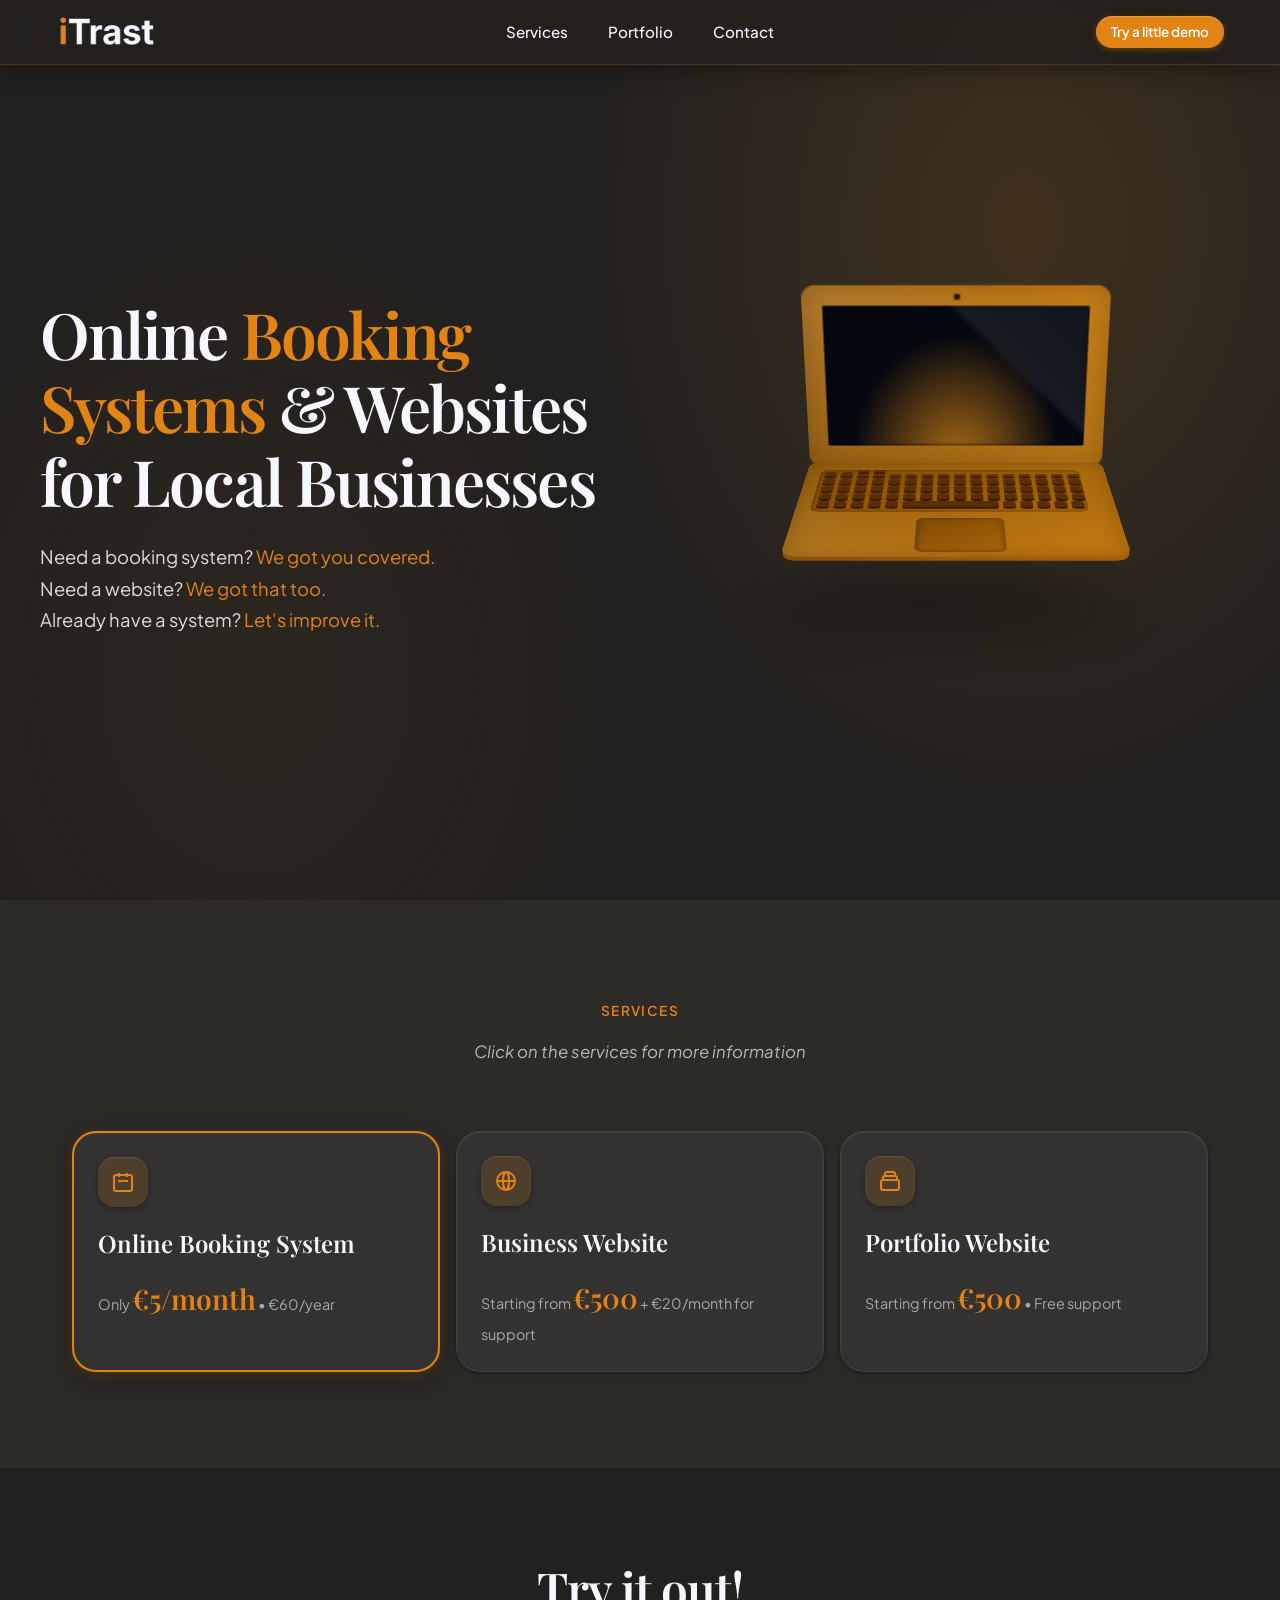
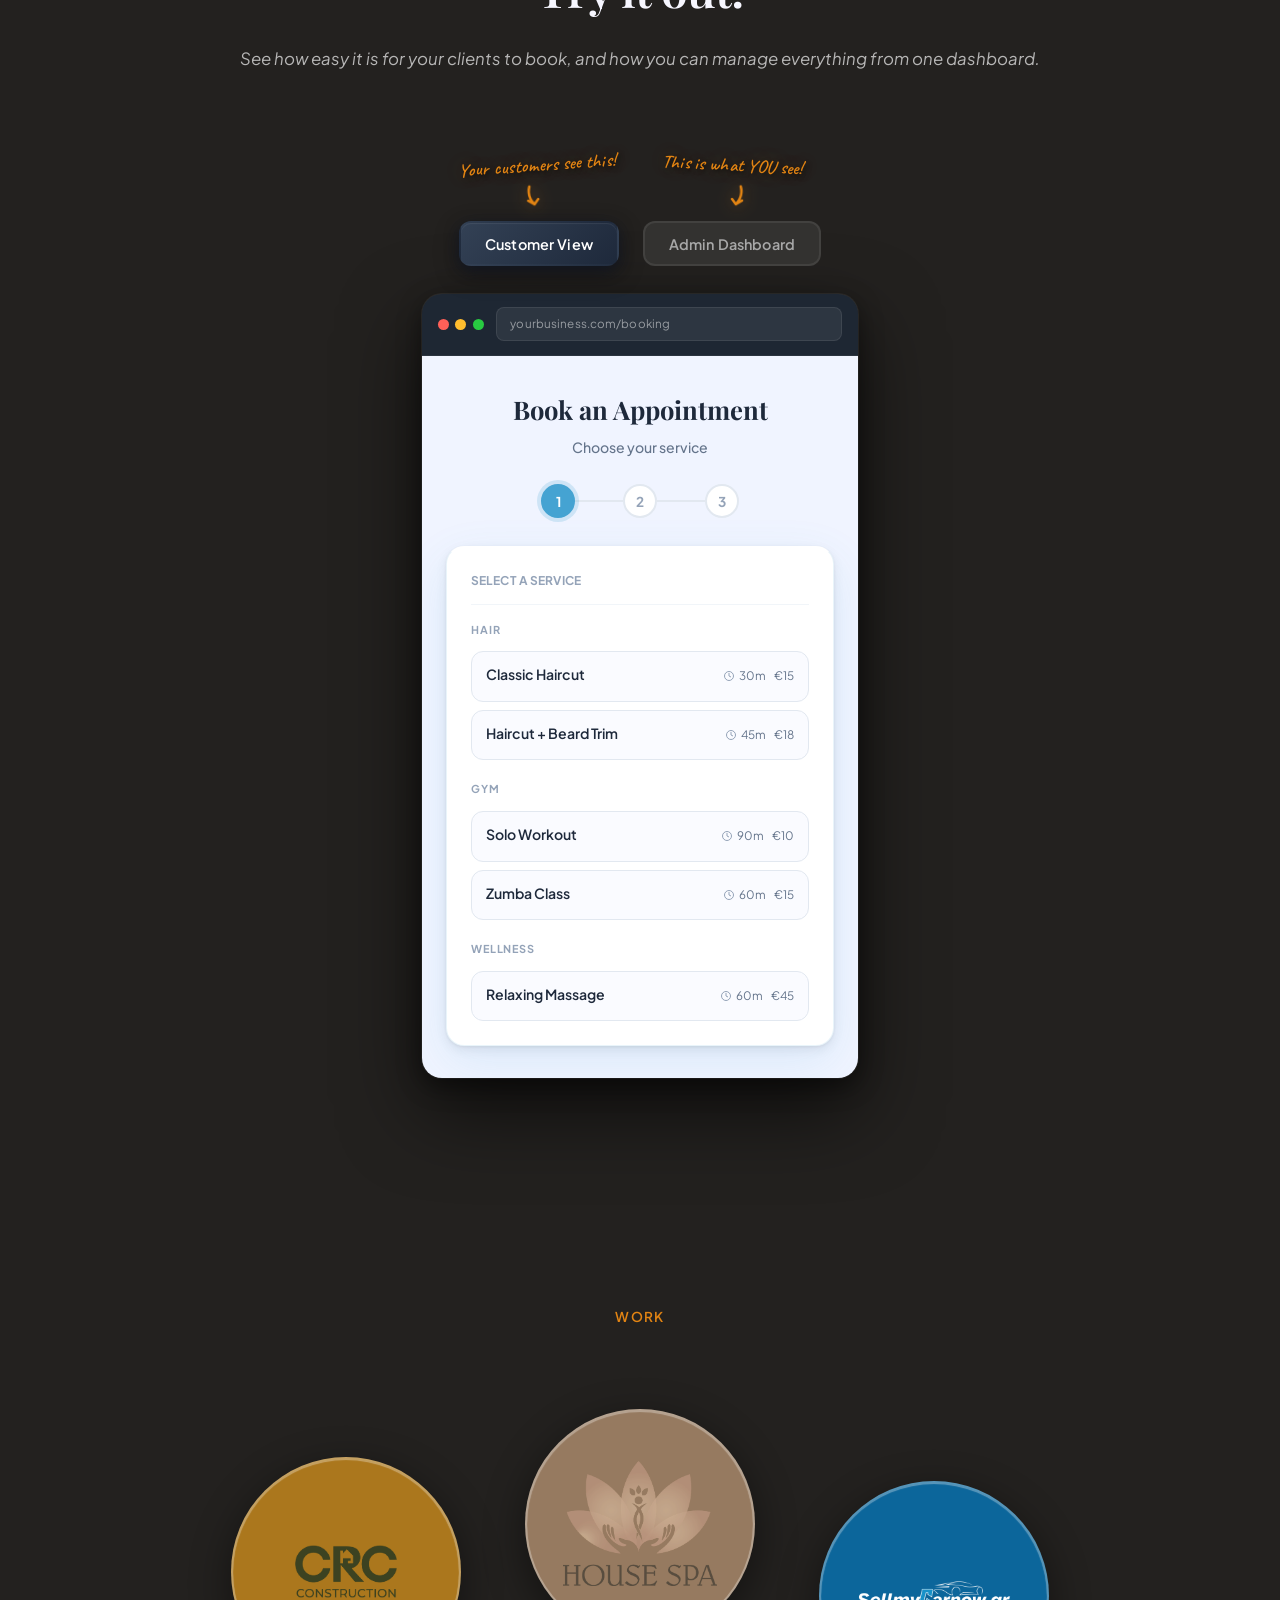
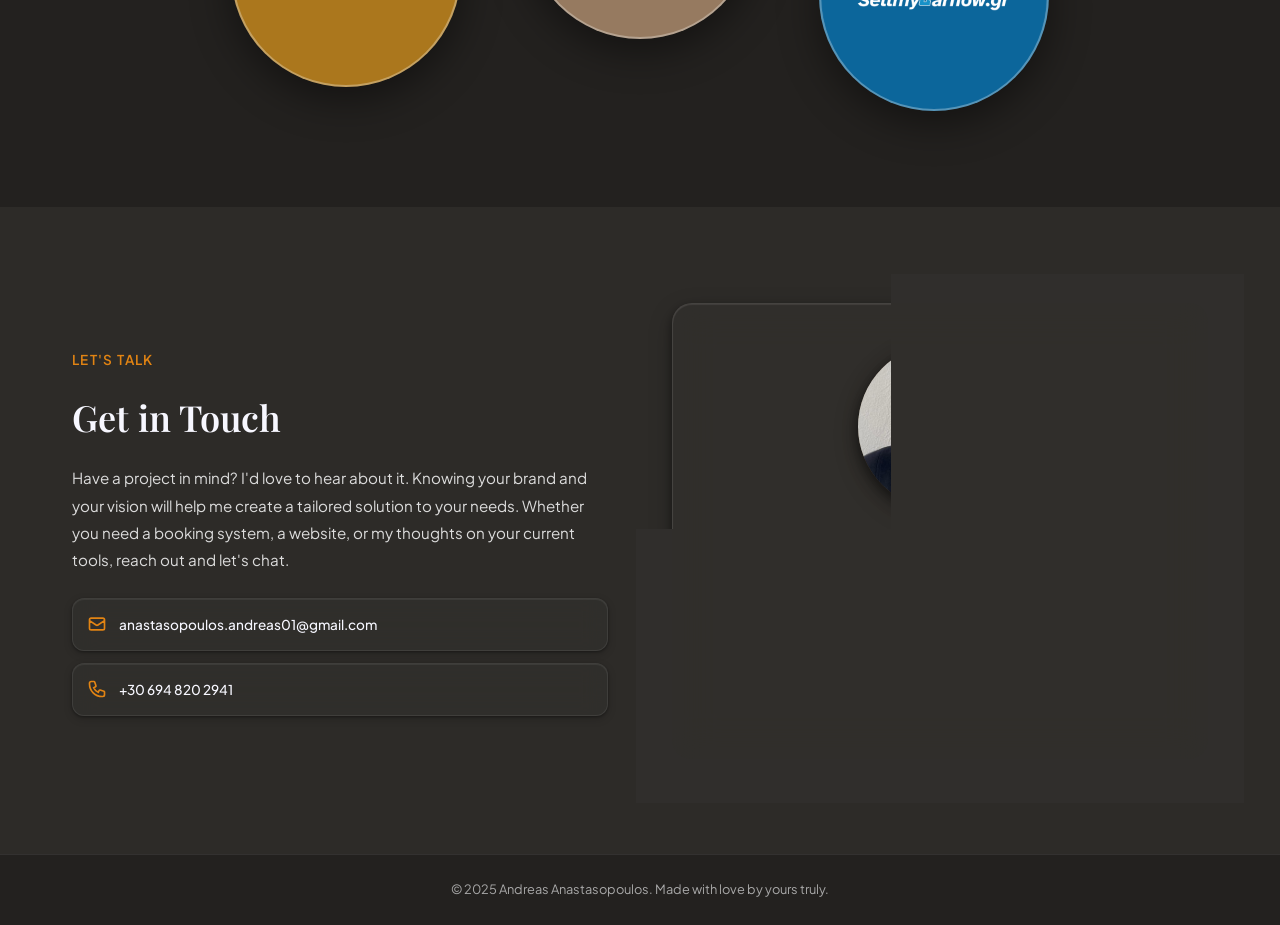
==== commit 1e0eedfd: "design improvements" ====
--- a/index.html
+++ b/index.html
@@ -16,24 +16,27 @@
     <title>iTrast - Online Booking Systems & Websites</title>
     <meta name="description"
         content="Custom online booking systems & website solution services for barbershops, gyms, massage therapists, spas, doctors, and local businesses. Made with love by a young creative developer based in Athens, Greece.">
-    <meta name="keywords" content="online booking system, booking website, barbershop booking, gym booking system, spa booking, doctor appointment system, custom website development, web developer Athens, local business website, iTrast, freelance developer Greece, booking software, website builder Athens" />
+    <meta name="keywords"
+        content="online booking system, booking website, barbershop booking, gym booking system, spa booking, doctor appointment system, custom website development, web developer Athens, local business website, iTrast, freelance developer Greece, booking software, website builder Athens" />
     <meta name="robots" content="index, follow" />
     <link rel="canonical" href="https://andreasanastasopoulos.github.io/" />
     <meta property="og:type" content="website" />
     <meta property="og:title" content="iTrast — Online Booking Systems & Websites" />
-    <meta property="og:description" content="Custom online booking systems & websites for barbershops, gyms, spas, doctors and local businesses. Built by a creative developer based in Athens, Greece." />
+    <meta property="og:description"
+        content="Custom online booking systems & websites for barbershops, gyms, spas, doctors and local businesses. Built by a creative developer based in Athens, Greece." />
     <meta property="og:url" content="https://andreasanastasopoulos.github.io/" />
     <meta property="og:image" content="https://andreasanastasopoulos.github.io/iTrast/iTrast-square.png" />
     <meta name="twitter:card" content="summary" />
     <meta name="twitter:title" content="iTrast — Online Booking Systems & Websites" />
-    <meta name="twitter:description" content="Custom online booking systems & websites for barbershops, gyms, spas, doctors and local businesses." />
+    <meta name="twitter:description"
+        content="Custom online booking systems & websites for barbershops, gyms, spas, doctors and local businesses." />
     <meta name="twitter:image" content="https://andreasanastasopoulos.github.io/iTrast/iTrast-square.png" />
 
     <!-- Google Fonts -->
     <link rel="preconnect" href="https://fonts.googleapis.com">
     <link rel="preconnect" href="https://fonts.gstatic.com" crossorigin>
     <link
-        href="https://fonts.googleapis.com/css2?family=Caveat:wght@500;600;700&family=DM+Sans:ital,opsz,wght@0,9..40,400;0,9..40,500;0,9..40,600;0,9..40,700&family=Playfair+Display:wght@500;600;700&display=swap"
+        href="https://fonts.googleapis.com/css2?family=Caveat:wght@500;600;700&family=Plus+Jakarta+Sans:ital,wght@0,400;0,500;0,600;0,700;1,400;1,500&family=Playfair+Display:ital,wght@0,500;0,600;0,700;1,500;1,600&display=swap"
         rel="stylesheet">
 
     <!-- Favicon Links -->
@@ -52,15 +55,17 @@
             <a href="#" class="nav-logo"><img src="iTrast/iTrast.png" alt="iTrast Logo"></a>
             <div class="nav-links">
                 <a href="#services">Services</a>
-                <a href="#demo">Demo</a>
                 <a href="#portfolio">Portfolio</a>
                 <a href="#contact">Contact</a>
             </div>
-            <button class="mobile-menu-btn" onclick="toggleMenu()">
-                <span></span>
-                <span></span>
-                <span></span>
-            </button>
+            <div class="nav-right">
+                <a href="#demo" class="btn btn-primary nav-cta-btn">Try a little demo</a>
+                <button class="mobile-menu-btn" onclick="toggleMenu()">
+                    <span></span>
+                    <span></span>
+                    <span></span>
+                </button>
+            </div>
         </div>
     </nav>
 
@@ -68,9 +73,9 @@
     <div class="mobile-menu" id="mobileMenu">
         <button class="mobile-menu-close" onclick="toggleMenu()">×</button>
         <a href="#services" onclick="toggleMenu()">Services</a>
-        <a href="#demo" onclick="toggleMenu()">Demo</a>
         <a href="#portfolio" onclick="toggleMenu()">Portfolio</a>
         <a href="#contact" onclick="toggleMenu()">Contact</a>
+        <a href="#demo" class="btn btn-primary mobile-menu-cta" onclick="toggleMenu()">Try a little demo</a>
     </div>
 
     <!-- Hero Section -->
@@ -81,10 +86,52 @@
                 <p class="hero-description">Need a booking system? <span>We got you covered.</span><br>
                     Need a website? <span>We got that too.</span><br>Already have a system? <span>Let's improve
                         it.</span></p>
-                <div class="hero-ctas">
-                    <a href="#demo" class="btn btn-primary">
-                        Try a little demo
-                    </a>
+            </div>
+            <div class="hero-visual">
+                <div class="macbook-wrap">
+                    <div class="laptop-ball"></div>
+                    <div class="macbook">
+                        <div class="inner">
+                            <div class="screen">
+                                <div class="face-one">
+                                    <div class="camera"></div>
+                                    <div class="display">
+                                        <div class="shade"></div>
+                                    </div>
+                                </div>
+                                <img src="iTrast/iTrast.png" class="mac-logo" alt="iTrast Logo">
+                            </div>
+                            <div class="body">
+                                <div class="face-one">
+                                    <div class="touchpad"></div>
+                                    <div class="keyboard">
+                                        <div class="key"></div><div class="key"></div><div class="key"></div><div class="key"></div><div class="key"></div>
+                                        <div class="key space"></div>
+                                        <div class="key"></div><div class="key"></div><div class="key"></div><div class="key"></div><div class="key"></div>
+                                        <div class="key"></div><div class="key"></div><div class="key"></div><div class="key"></div><div class="key"></div>
+                                        <div class="key"></div><div class="key"></div><div class="key"></div><div class="key"></div><div class="key"></div>
+                                        <div class="key"></div><div class="key"></div><div class="key"></div><div class="key"></div><div class="key"></div>
+                                        <div class="key"></div><div class="key"></div><div class="key"></div><div class="key"></div><div class="key"></div>
+                                        <div class="key"></div><div class="key"></div><div class="key"></div><div class="key"></div><div class="key"></div>
+                                        <div class="key"></div><div class="key"></div><div class="key"></div><div class="key"></div><div class="key"></div>
+                                        <div class="key"></div><div class="key"></div><div class="key"></div><div class="key"></div><div class="key"></div>
+                                        <div class="key"></div><div class="key"></div><div class="key"></div><div class="key"></div><div class="key"></div>
+                                        <div class="key"></div><div class="key"></div><div class="key"></div><div class="key"></div><div class="key"></div>
+                                        <div class="key"></div><div class="key"></div><div class="key"></div><div class="key"></div><div class="key"></div>
+                                        <div class="key f"></div><div class="key f"></div><div class="key f"></div><div class="key f"></div><div class="key f"></div>
+                                        <div class="key f"></div><div class="key f"></div><div class="key f"></div><div class="key f"></div><div class="key f"></div>
+                                        <div class="key f"></div><div class="key f"></div><div class="key f"></div><div class="key f"></div><div class="key f"></div>
+                                        <div class="key f"></div>
+                                    </div>
+                                </div>
+                                <div class="pad one"></div>
+                                <div class="pad two"></div>
+                                <div class="pad three"></div>
+                                <div class="pad four"></div>
+                            </div>
+                        </div>
+                        <div class="shadow"></div>
+                    </div>
                 </div>
             </div>
         </div>
@@ -219,7 +266,9 @@
                                     <path d="M8 4 C6 10, 7 16, 12 22 M6 18 L12 22 L16 17" />
                                 </svg>
                             </div>
-                            <button class="view-btn active" onclick="showView('customer',event)">Customer View</button>
+                            <button id="customerViewBtn" class="view-btn active" onclick="showView('customer',event)"><span
+                                    class="btn-text-long">Customer View</span><span
+                                    class="btn-text-short">Customer</span></button>
                         </div>
                         <div class="button-with-annotation">
                             <div class="chalk-annotation right">
@@ -228,7 +277,8 @@
                                     <path d="M27 4 C29 10, 28 16, 23 22 M19 17 L23 22 L29 18" />
                                 </svg>
                             </div>
-                            <button class="view-btn" onclick="showView('admin',event)">Admin Dashboard</button>
+                            <button id="adminViewBtn" class="view-btn" onclick="showView('admin',event)"><span class="btn-text-long">Admin
+                                    Dashboard</span><span class="btn-text-short">Admin</span></button>
                         </div>
                     </div>
                 </div>
@@ -299,16 +349,15 @@
                                             <div class="sum-label">Your booking:</div>
                                             <div class="sum-val" id="bookSum">-</div>
                                         </div>
-                                        <div class="form-group"><label>Full Name</label><input type="text" id="cName"
-                                                placeholder="John Smith"><span class="error-msg" id="nameError"></span>
-                                        </div>
-                                        <div class="form-group"><label>Email</label><input type="email" id="cEmail"
-                                                placeholder="john@email.com"><span class="error-msg"
-                                                id="emailError"></span></div>
-                                        <div class="form-group"><label>Phone</label><input type="tel" id="cPhone"
-                                                placeholder="+30 694 000 0000"><span class="error-msg"
-                                                id="phoneError"></span></div>
-                                        <div id="rateError" class="error-msg" style="text-align:center;margin-bottom:0.5rem;display:none"></div>
+                                        <div class="form-group"><label>Full Name</label><input type="text"
+                                                id="cName"><span class="error-msg" id="nameError"></span>
+                                        </div>
+                                        <div class="form-group"><label>Email</label><input type="email"
+                                                id="cEmail"><span class="error-msg" id="emailError"></span></div>
+                                        <div class="form-group"><label>Phone</label><input type="tel" id="cPhone"><span
+                                                class="error-msg" id="phoneError"></span></div>
+                                        <div id="rateError" class="error-msg"
+                                            style="text-align:center;margin-bottom:0.5rem;display:none"></div>
                                         <button class="submit-btn" onclick="submitBook()">Confirm Booking</button>
                                     </div>
                                     <div class="success" id="successState">
@@ -319,8 +368,8 @@
                                             </svg></div>
                                         <h3>Booking Confirmed</h3>
                                         <p>You will receive a confirmation email shortly.</p>
-                                        <button class="submit-btn submit-btn--outline"
-                                            onclick="resetBook()">Book Another</button>
+                                        <button class="submit-btn submit-btn--outline" onclick="resetBook()">Book
+                                            Another</button>
                                         <button class="submit-btn submit-btn--solid"
                                             onclick="viewAdminDashboard()">Verify it on Admin Dashboard</button>
                                     </div>
@@ -333,7 +382,8 @@
                                 <div class="admin-user">
                                     <div class="admin-avatar">
                                         <svg fill="none" stroke="currentColor" stroke-width="2" viewBox="0 0 24 24">
-                                            <path d="M20 21v-2a4 4 0 00-4-4H8a4 4 0 00-4 4v2M12 3a4 4 0 110 8 4 4 0 010-8z" />
+                                            <path
+                                                d="M20 21v-2a4 4 0 00-4-4H8a4 4 0 00-4 4v2M12 3a4 4 0 110 8 4 4 0 010-8z" />
                                         </svg>
                                     </div><span class="admin-name">Welcome, Admin!</span>
                                 </div>
@@ -356,8 +406,10 @@
                                 <div class="panel-head">
                                     <div class="panel-title">
                                         <div class="panel-tabs">
-                                            <button class="panel-tab active" onclick="switchTableView('upcoming', event)">Upcoming Appointments</button>
-                                            <button class="panel-tab" onclick="switchTableView('history', event)">History</button>
+                                            <button class="panel-tab active"
+                                                onclick="switchTableView('upcoming', event)">Upcoming</button>
+                                            <button class="panel-tab"
+                                                onclick="switchTableView('history', event)">History</button>
                                         </div>
                                     </div>
                                     <div class="filters">
@@ -366,6 +418,11 @@
                                             onclick="filterBook('confirmed',event)">Confirmed</button>
                                         <button class="filter"
                                             onclick="filterBook('cancelled',event)">Cancelled</button>
+                                        <select class="filter-select" onchange="filterBookFromSelect(this)">
+                                            <option value="all">All</option>
+                                            <option value="confirmed">Confirmed</option>
+                                            <option value="cancelled">Cancelled</option>
+                                        </select>
                                     </div>
                                 </div>
                                 <div class="table-wrap">
@@ -401,24 +458,24 @@
 
                 <!-- CRC Construction -->
                 <div class="bubble-container bubble-1">
-                    <a href="https://www.crcconstruction.gr/" target="_blank" rel="noopener noreferrer"
-                        class="bubble" aria-label="Visit CRC Construction website">
+                    <a href="https://www.crcconstruction.gr/" target="_blank" rel="noopener noreferrer" class="bubble"
+                        aria-label="Visit CRC Construction website">
                         <img src="assets/crc-logo.png" alt="CRC Construction logo">
                     </a>
                 </div>
 
                 <!-- House Spa Holistic -->
                 <div class="bubble-container bubble-2">
-                    <a href="https://housespaholistic.com/home" target="_blank" rel="noopener noreferrer"
-                        class="bubble" aria-label="Visit House Spa Holistic website">
+                    <a href="https://housespaholistic.com/home" target="_blank" rel="noopener noreferrer" class="bubble"
+                        aria-label="Visit House Spa Holistic website">
                         <img src="assets/housespa-logo.png" alt="House Spa Holistic logo">
                     </a>
                 </div>
 
                 <!-- Sell My Car Now -->
                 <div class="bubble-container bubble-3">
-                    <a href="https://sellmycarnow.gr/sell" target="_blank" rel="noopener noreferrer"
-                        class="bubble" aria-label="Visit Sell My Car Now website">
+                    <a href="https://sellmycarnow.gr/sell" target="_blank" rel="noopener noreferrer" class="bubble"
+                        aria-label="Visit Sell My Car Now website">
                         <img src="assets/sellmycar-logo.png" alt="Sell My Car Now logo">
                     </a>
                 </div>
@@ -458,7 +515,7 @@
 
                 <div class="contact-image">
                     <div class="about-card">
-                        <div class="about-avatar"><img src="iTrast/PHOTO CV.jpg" alt="Andreas Anastasopoulos"></div>
+                        <div class="about-avatar"><img src="iTrast/PHOTO CV.jpeg" alt="Andreas Anastasopoulos"></div>
                         <h3 class="about-name">Andreas Anastasopoulos</h3>
                         <p class="about-title">Freelance Web Developer.<br>InfoSec Analyst Intern, Trescal.</p>
                         <p class="about-location">
--- a/styles.css
+++ b/styles.css
@@ -14,10 +14,25 @@
     --accent: #E28413;
     --accent-light: #E89E3F;
     --accent-glow: rgba(226, 132, 19, 0.15);
+    --bg-light: #3E3C39;
     --border: rgba(240, 240, 240, 0.08);
-    --shadow-sm: 0 2px 8px rgba(0, 0, 0, 0.3);
-    --shadow-md: 0 8px 32px rgba(0, 0, 0, 0.4);
-    --shadow-lg: 0 24px 64px rgba(0, 0, 0, 0.5);
+    /* Multi-layer shadows: inset top highlight + dark drop + soft spread */
+    --shadow-sm:
+        inset 0 1px 1px rgba(255, 255, 255, 0.07),
+        0 1px 3px rgba(0, 0, 0, 0.36),
+        0 3px 8px rgba(0, 0, 0, 0.18);
+    --shadow-md:
+        inset 0 1px 1px rgba(255, 255, 255, 0.09),
+        0 4px 10px rgba(0, 0, 0, 0.42),
+        0 8px 24px rgba(0, 0, 0, 0.22);
+    --shadow-lg:
+        inset 0 1px 2px rgba(255, 255, 255, 0.11),
+        0 8px 20px rgba(0, 0, 0, 0.52),
+        0 20px 48px rgba(0, 0, 0, 0.28);
+    /* Sunken / recessed effect */
+    --shadow-inset:
+        inset 0 2px 8px rgba(0, 0, 0, 0.45),
+        inset 0 1px 3px rgba(0, 0, 0, 0.28);
 }
 
 html {
@@ -25,7 +40,7 @@
 }
 
 body {
-    font-family: 'DM Sans', -apple-system, BlinkMacSystemFont, sans-serif;
+    font-family: 'Plus Jakarta Sans', -apple-system, BlinkMacSystemFont, sans-serif;
     background: var(--bg-primary);
     color: var(--text-primary);
     line-height: 1.7;
@@ -43,17 +58,19 @@
     right: 0;
     z-index: 1000;
     padding: 1rem;
-    background: rgba(35, 33, 31, 0.95);
-    backdrop-filter: blur(20px);
+    background: rgba(35, 33, 31, 0.78);
+    backdrop-filter: blur(28px) saturate(180%);
+    -webkit-backdrop-filter: blur(28px) saturate(180%);
     border-bottom: 1px solid rgba(226, 132, 19, 0.2);
     transition: all 0.3s ease;
+    box-shadow: 0 4px 24px rgba(0, 0, 0, 0.4), 0 1px 0 rgba(255, 255, 255, 0.04);
 }
 
 .nav-inner {
     max-width: 1200px;
     margin: 0 auto;
-    display: flex;
-    justify-content: space-between;
+    display: grid;
+    grid-template-columns: 1fr auto 1fr;
     align-items: center;
     padding: 0 1rem;
 }
@@ -72,11 +89,31 @@
     color: #E28413;
 }
 
+.nav-logo {
+    justify-self: start;
+}
+
 .nav-logo img {
     height: clamp(0.875rem, 2.5vw, 2rem);
     width: auto;
     transition: height 0.3s ease;
     display: block;
+}
+
+.nav-right {
+    display: flex;
+    align-items: center;
+    gap: 1rem;
+    justify-self: end;
+    grid-column: 3;
+}
+
+/* Two-class selector (0,2,0) beats .btn alone (0,1,0) so size overrides correctly */
+.btn.nav-cta-btn {
+    padding: 0.42rem 0.95rem;
+    font-size: 0.84rem;
+    white-space: nowrap;
+    line-height: 1.4;
 }
 
 .nav-links {
@@ -168,6 +205,16 @@
     color: var(--text-primary);
 }
 
+/* Two-class selector beats .btn mobile override so the CTA matches the nav button */
+.btn.mobile-menu-cta {
+    padding: 0.55rem 1.4rem;
+    font-size: 1.5rem;
+    width: auto;
+    max-width: none;
+    margin-top: 0.5rem;
+    line-height: 1.4;
+}
+
 /* ============================================
            HERO SECTION
         ============================================ */
@@ -189,6 +236,31 @@
     height: 150%;
     background: radial-gradient(ellipse, var(--accent-glow) 0%, transparent 60%);
     pointer-events: none;
+    animation: blobPulse1 10s ease-in-out infinite;
+}
+
+.hero::after {
+    content: '';
+    position: absolute;
+    bottom: -30%;
+    left: -10%;
+    width: 60%;
+    height: 110%;
+    background: radial-gradient(ellipse, rgba(139, 90, 43, 0.09) 0%, transparent 65%);
+    pointer-events: none;
+    animation: blobPulse2 13s ease-in-out infinite 3s;
+}
+
+@keyframes blobPulse1 {
+    0%, 100% { transform: scale(1) translate(0, 0); }
+    40%       { transform: scale(1.10) translate(-3%, 5%); }
+    70%       { transform: scale(0.93) translate(4%, -2%); }
+}
+
+@keyframes blobPulse2 {
+    0%, 100% { transform: scale(1) translate(0, 0); }
+    35%       { transform: scale(1.15) translate(4%, -5%); }
+    65%       { transform: scale(0.90) translate(-3%, 4%); }
 }
 
 .hero-inner {
@@ -260,6 +332,7 @@
     max-width: 480px;
     margin-bottom: 2rem;
     animation: fadeInUp 0.8s ease 0.2s both;
+    opacity: 0.78;
 }
 
 .hero h1 span,
@@ -267,12 +340,6 @@
     color: var(--accent);
 }
 
-.hero-ctas {
-    display: flex;
-    gap: 1rem;
-    flex-wrap: wrap;
-    animation: fadeInUp 0.8s ease 0.3s both;
-}
 
 .btn {
     display: inline-flex;
@@ -291,13 +358,19 @@
 .btn-primary {
     background: var(--accent);
     color: white;
-    box-shadow: 0 4px 20px rgba(45, 90, 61, 0.3);
+    box-shadow:
+        inset 0 1px 1px rgba(255, 255, 255, 0.22),
+        0 2px 6px rgba(226, 132, 19, 0.35),
+        0 6px 18px rgba(0, 0, 0, 0.28);
 }
 
 .btn-primary:hover {
     background: var(--accent-light);
     transform: translateY(-3px);
-    box-shadow: 0 8px 30px rgba(45, 90, 61, 0.4);
+    box-shadow:
+        inset 0 1px 1px rgba(255, 255, 255, 0.22),
+        0 4px 14px rgba(226, 132, 19, 0.5),
+        0 10px 28px rgba(0, 0, 0, 0.32);
 }
 
 .btn-secondary {
@@ -315,6 +388,330 @@
 .hero-visual {
     position: relative;
     animation: fadeInUp 0.8s ease 0.4s both;
+    display: flex;
+    align-items: center;
+    justify-content: center;
+}
+
+/* ============================================
+   HERO MACBOOK ANIMATION
+   ============================================ */
+
+.macbook-wrap {
+    position: relative;
+    width: 300px;
+    height: 420px;
+    display: flex;
+    align-items: flex-start;
+    justify-content: center;
+}
+
+/* ── Crumpled amber ball that unravels into the laptop ── */
+.laptop-ball {
+    width: 72px;
+    height: 72px;
+    position: absolute;
+    left: 50%;
+    top: 44px;
+    transform: translate(-50%, 0);
+    background: radial-gradient(circle at 35% 30%, #f4a61e, #c87a0a 55%, #7a4804);
+    border-radius: 50%;
+    box-shadow:
+        inset -8px -6px 18px rgba(0, 0, 0, 0.40),
+        inset 4px 4px 10px rgba(255, 255, 255, 0.12),
+        0 8px 28px rgba(226, 132, 19, 0.50);
+    animation: ball-crumple 2.2s cubic-bezier(0.25, 0.46, 0.45, 0.94) forwards;
+    z-index: 10;
+}
+
+@keyframes ball-crumple {
+    0%  { transform: translate(-50%, 0) scale(1);    border-radius: 50%;              opacity: 1; }
+    15% { transform: translate(-50%, 0) scale(1.15) rotateZ(12deg);  border-radius: 50% 43% 57% 47%; }
+    30% { transform: translate(-50%, 0) scale(0.88) rotateZ(-9deg);  border-radius: 47% 53% 44% 56%; }
+    45% { transform: translate(-50%, 0) scale(1.08) rotateZ(16deg);  border-radius: 56% 44% 52% 48%; }
+    62% { transform: translate(-50%, 0) scale(0.65) rotateZ(-4deg);  border-radius: 50%; opacity: 0.75; }
+    82% { transform: translate(-50%, 0) scale(0.25);                 border-radius: 50%; opacity: 0.30; }
+    100%{ transform: translate(-50%, 0) scale(0);                    border-radius: 50%; opacity: 0; }
+}
+
+/* ── MacBook fades in as ball disappears ── */
+@keyframes mac-appear {
+    from { opacity: 0; }
+    to   { opacity: 1; }
+}
+
+/* ── MacBook container ── */
+.macbook-wrap .macbook {
+    width: 150px;
+    height: 96px;
+    position: absolute;
+    left: 50%;
+    top: 10px;
+    margin-left: -75px;
+    perspective: 500px;
+    transform: scale(2);
+    transform-origin: top center;
+    opacity: 0;
+    animation: mac-appear 0.5s ease forwards 2.3s;
+}
+
+.macbook-wrap .shadow {
+    position: absolute;
+    width: 60px;
+    height: 0px;
+    left: 40px;
+    top: 160px;
+    transform: rotateX(80deg) rotateY(0deg) rotateZ(0deg);
+    box-shadow: 0 0 60px 40px rgba(0, 0, 0, 0.30);
+    animation: mac-shadow infinite 7s ease;
+}
+
+.macbook-wrap .inner {
+    z-index: 20;
+    position: absolute;
+    width: 150px;
+    height: 96px;
+    left: 0;
+    top: 0;
+    transform-style: preserve-3d;
+    transform: rotateX(-20deg) rotateY(0deg) rotateZ(0deg);
+    animation: mac-rotate infinite 7s ease;
+}
+
+/* ── Screen (lid) ── */
+.macbook-wrap .screen {
+    width: 150px;
+    height: 96px;
+    position: absolute;
+    left: 0;
+    bottom: 0;
+    border-radius: 7px;
+    background: #b87010;
+    transform-style: preserve-3d;
+    transform-origin: 50% 93px;
+    transform: rotateX(0deg);
+    animation: mac-lid-screen infinite 7s ease;
+    background-image: linear-gradient(45deg, rgba(0, 0, 0, 0.34) 0%, rgba(0, 0, 0, 0) 100%);
+    background-position: left bottom;
+    background-size: 300px 300px;
+    box-shadow:
+        inset 0 3px 7px rgba(244, 166, 30, 0.18),
+        inset 0 -2px 8px rgba(0, 0, 0, 0.32),
+        inset 2px 0 6px rgba(0, 0, 0, 0.18),
+        inset -2px 0 6px rgba(0, 0, 0, 0.18);
+}
+
+.macbook-wrap .screen .face-one {
+    width: 150px;
+    height: 96px;
+    position: absolute;
+    left: 0;
+    bottom: 0;
+    border-radius: 7px;
+    background: #c98018;
+    transform: translateZ(2px);
+    background-image:
+        linear-gradient(135deg, rgba(255, 255, 255, 0.10) 0%, rgba(255, 255, 255, 0) 42%),
+        linear-gradient(45deg, rgba(0, 0, 0, 0.24) 0%, rgba(0, 0, 0, 0) 100%);
+    box-shadow: inset 0 0 14px rgba(0, 0, 0, 0.22);
+}
+
+/* iTrast logo on lid back */
+.macbook-wrap .mac-logo {
+    position: absolute;
+    height: 20px;
+    width: auto;
+    left: 50%;
+    top: 50%;
+    margin-top: -10px;
+    transform: translateX(-50%) rotateY(180deg) translateZ(0.1px);
+    opacity: 0.75;
+}
+
+.macbook-wrap .camera {
+    width: 3px;
+    height: 3px;
+    border-radius: 100%;
+    background: #1a0c00;
+    position: absolute;
+    left: 50%;
+    top: 4px;
+    margin-left: -1.5px;
+}
+
+.macbook-wrap .display {
+    width: 130px;
+    height: 74px;
+    margin: 10px;
+    background: radial-gradient(ellipse at 50% 115%, rgba(226, 132, 19, 0.14) 0%, #060810 58%);
+    border-radius: 1px;
+    position: relative;
+    box-shadow: inset 0 0 2px rgba(0, 0, 0, 1);
+}
+
+.macbook-wrap .shade {
+    position: absolute;
+    left: 0;
+    top: 0;
+    width: 130px;
+    height: 74px;
+    background: linear-gradient(-135deg, rgba(255,255,255,0) 0%, rgba(255,255,255,0.07) 47%, rgba(255,255,255,0) 48%);
+    animation: mac-screen-shade infinite 7s ease;
+    background-size: 300px 200px;
+    background-position: 0px 0px;
+}
+
+/* ── Body (keyboard deck) ── */
+.macbook-wrap .body {
+    width: 150px;
+    height: 96px;
+    position: absolute;
+    left: 0;
+    bottom: 0;
+    border-radius: 7px;
+    background: #a85e08;
+    transform-style: preserve-3d;
+    transform-origin: 50% bottom;
+    transform: rotateX(-90deg);
+    animation: mac-lid-body infinite 7s ease;
+    background-image: linear-gradient(45deg, rgba(0, 0, 0, 0.24) 0%, rgba(0, 0, 0, 0) 100%);
+}
+
+.macbook-wrap .body .face-one {
+    width: 150px;
+    height: 96px;
+    position: absolute;
+    left: 0;
+    bottom: 0;
+    border-radius: 7px;
+    transform-style: preserve-3d;
+    background: #c07810;
+    animation: mac-lid-keyboard-area infinite 7s ease;
+    transform: translateZ(-2px);
+    background-image:
+        linear-gradient(135deg, rgba(255, 255, 255, 0.08) 0%, rgba(255, 255, 255, 0) 38%),
+        linear-gradient(30deg, rgba(0, 0, 0, 0.24) 0%, rgba(0, 0, 0, 0) 100%);
+    box-shadow: inset 0 0 12px rgba(0, 0, 0, 0.20);
+}
+
+.macbook-wrap .touchpad {
+    width: 40px;
+    height: 31px;
+    position: absolute;
+    left: 50%;
+    top: 50%;
+    border-radius: 4px;
+    margin: -44px 0 0 -18px;
+    background: #a86208;
+    background-image: linear-gradient(30deg, rgba(0, 0, 0, 0.24) 0%, rgba(0, 0, 0, 0) 100%);
+    box-shadow: inset 0 0 3px rgba(0, 0, 0, 0.5);
+}
+
+.macbook-wrap .keyboard {
+    width: 130px;
+    height: 45px;
+    position: absolute;
+    left: 7px;
+    top: 41px;
+    border-radius: 4px;
+    transform-style: preserve-3d;
+    background: #aa6608;
+    background-image: linear-gradient(30deg, rgba(0, 0, 0, 0.24) 0%, rgba(0, 0, 0, 0) 100%);
+    box-shadow: inset 0 0 3px rgba(0, 0, 0, 0.5);
+    padding: 0 0 0 2px;
+}
+
+.macbook-wrap .key {
+    width: 6px;
+    height: 6px;
+    background: #5a2e02;
+    float: left;
+    margin: 1px;
+    transform: translateZ(-2px);
+    border-radius: 2px;
+    box-shadow: 0 -2px 0 #3a1802;
+    animation: mac-keys infinite 7s ease;
+}
+
+.macbook-wrap .key.space { width: 45px; }
+.macbook-wrap .key.f     { height: 3px; }
+
+.macbook-wrap .pad {
+    width: 5px;
+    height: 5px;
+    background: #3a1802;
+    border-radius: 100%;
+    position: absolute;
+}
+
+.macbook-wrap .pad.one   { left: 20px;  top: 20px;    }
+.macbook-wrap .pad.two   { right: 20px; top: 20px;    }
+.macbook-wrap .pad.three { right: 20px; bottom: 20px; }
+.macbook-wrap .pad.four  { left: 20px;  bottom: 20px; }
+
+/* ── Keyframes (mac- prefixed to avoid conflicts) ── */
+@keyframes mac-rotate {
+    0%  { transform: rotateX(-20deg) rotateY(0deg)   rotateZ(0deg); }
+    5%  { transform: rotateX(-20deg) rotateY(-20deg) rotateZ(0deg); }
+    20% { transform: rotateX(30deg)  rotateY(200deg) rotateZ(0deg); }
+    25% { transform: rotateX(-60deg) rotateY(150deg) rotateZ(0deg); }
+    60% { transform: rotateX(-20deg) rotateY(130deg) rotateZ(0deg); }
+    65% { transform: rotateX(-20deg) rotateY(120deg) rotateZ(0deg); }
+    80% { transform: rotateX(-20deg) rotateY(375deg) rotateZ(0deg); }
+    85% { transform: rotateX(-20deg) rotateY(357deg) rotateZ(0deg); }
+    87% { transform: rotateX(-20deg) rotateY(360deg) rotateZ(0deg); }
+    100%{ transform: rotateX(-20deg) rotateY(360deg) rotateZ(0deg); }
+}
+
+@keyframes mac-lid-screen {
+    0%  { transform: rotateX(0deg);   background-position: left bottom; }
+    5%  { transform: rotateX(50deg);  background-position: left bottom; }
+    20% { transform: rotateX(-90deg); background-position: -150px top; }
+    25% { transform: rotateX(15deg);  background-position: left bottom; }
+    30% { transform: rotateX(-5deg);  background-position: right top; }
+    38% { transform: rotateX(5deg);   background-position: right top; }
+    48% { transform: rotateX(0deg);   background-position: right top; }
+    90% { transform: rotateX(0deg);   background-position: right top; }
+    100%{ transform: rotateX(0deg);   background-position: right center; }
+}
+
+@keyframes mac-lid-body {
+    0%, 50%, 100% { transform: rotateX(-90deg); }
+}
+
+@keyframes mac-lid-keyboard-area {
+    0%   { background-color: #c07810; }
+    50%  { background-color: #9a5e08; }
+    100% { background-color: #c07810; }
+}
+
+@keyframes mac-screen-shade {
+    0%   { background-position: -20px 0px; }
+    5%   { background-position: -40px 0px; }
+    20%  { background-position: 200px 0; }
+    50%  { background-position: -200px 0; }
+    80%  { background-position: 0px 0px; }
+    85%  { background-position: -30px 0; }
+    90%  { background-position: -20px 0; }
+    100% { background-position: -20px 0px; }
+}
+
+@keyframes mac-keys {
+    0%  { box-shadow: 0 -2px 0 #3a1802; }
+    5%  { box-shadow: 0 -1px 0 #3a1802; }
+    20% { box-shadow: -1px 1px 0 #3a1802; }
+    60% { box-shadow: -1px 1px 0 #3a1802; }
+    80% { box-shadow: 0 -2px 0 #3a1802; }
+    100%{ box-shadow: 0 -2px 0 #3a1802; }
+}
+
+@keyframes mac-shadow {
+    0%  { transform: rotateX(80deg) rotateY(0deg)  rotateZ(0deg);             box-shadow: 0 0 60px 40px rgba(0,0,0,0.3); }
+    5%  { transform: rotateX(80deg) rotateY(10deg) rotateZ(0deg);             box-shadow: 0 0 60px 40px rgba(0,0,0,0.3); }
+    20% { transform: rotateX(30deg) rotateY(-20deg) rotateZ(-20deg);          box-shadow: 0 0 50px 30px rgba(0,0,0,0.3); }
+    25% { transform: rotateX(80deg) rotateY(-20deg) rotateZ(50deg);           box-shadow: 0 0 35px 15px rgba(0,0,0,0.1); }
+    60% { transform: rotateX(80deg) rotateY(0deg)  rotateZ(-50deg) translateX(30px); box-shadow: 0 0 60px 40px rgba(0,0,0,0.3); }
+    100%{ box-shadow: 0 0 60px 40px rgba(0,0,0,0.3); }
 }
 
 .hero-mockup {
@@ -451,11 +848,13 @@
 }
 
 .section-subtitle {
-    font-family: 'Caveat', cursive;
-    font-size: 1.3rem;
+    font-family: 'Plus Jakarta Sans', sans-serif;
+    font-style: italic;
+    font-size: 1.05rem;
     color: var(--text-secondary);
-    font-weight: 500;
+    font-weight: 400;
     margin: 0;
+    opacity: 0.8;
 }
 
 .section-title {
@@ -481,6 +880,7 @@
     position: relative;
     overflow: hidden;
     cursor: pointer;
+    box-shadow: var(--shadow-sm);
 }
 
 .service-card.expanded {
@@ -488,7 +888,7 @@
     padding: 2rem;
     position: relative;
     z-index: 10;
-    max-width: 800px;
+    max-width: 500px;
     margin-left: auto;
     margin-right: auto;
 }
@@ -500,7 +900,7 @@
     overflow: hidden;
     padding: 0;
     margin: 0;
-    transition: opacity 0.5s ease, max-height 0.5s ease, padding 0.5s ease, margin 0.5s ease;
+    transition: none;
 }
 
 .service-card::before {
@@ -518,6 +918,7 @@
 .service-card:hover {
     transform: translateY(-8px);
     box-shadow: var(--shadow-lg);
+    background: var(--bg-light);
 }
 
 .service-card:hover::before {
@@ -578,13 +979,17 @@
     background: var(--bg-card);
     color: var(--text-primary);
     border: 2px solid var(--accent);
+    box-shadow:
+        inset 0 1px 1px rgba(255, 255, 255, 0.08),
+        0 4px 12px rgba(226, 132, 19, 0.18),
+        0 8px 28px rgba(0, 0, 0, 0.38);
 }
 
 .service-card.featured.expanded {
     grid-column: 1 / -1;
     display: block;
     padding: 2rem;
-    max-width: 800px;
+    max-width: 500px;
     margin-left: auto;
     margin-right: auto;
 }
@@ -623,6 +1028,9 @@
     justify-content: center;
     margin-bottom: 1rem;
     flex-shrink: 0;
+    box-shadow:
+        inset 0 1px 1px rgba(255, 255, 255, 0.12),
+        0 2px 6px rgba(0, 0, 0, 0.3);
 }
 
 .service-icon svg {
@@ -649,9 +1057,10 @@
    SERVICE CARD HEADINGS - HIGHLIGHTER STYLE
 ============================================ */
 .section-heading {
-    font-family: 'Caveat', cursive;
-    font-size: clamp(1.1rem, 3vw, 1.25rem);
-    font-weight: 700;
+    font-family: 'Playfair Display', serif;
+    font-style: italic;
+    font-size: clamp(1rem, 2.8vw, 1.2rem);
+    font-weight: 600;
     color: var(--text-primary);
     display: inline;
     background: linear-gradient(180deg, transparent 60%, rgba(226, 132, 19, 0.4) 60%);
@@ -753,16 +1162,18 @@
 }
 
 .demo-section .section-sub {
-    font-family: 'Caveat', cursive;
-    font-size: 1.3rem;
+    font-family: 'Plus Jakarta Sans', sans-serif;
+    font-style: italic;
+    font-size: 1.05rem;
     color: var(--text-secondary);
     text-align: center;
     margin-bottom: 3rem;
+    opacity: 0.8;
 }
 
 /* ── Outer container ── */
 .demo-container {
-    max-width: 720px;
+    max-width: 500px;
     margin: 0 auto;
     padding: 0 1rem;
     width: 100%;
@@ -950,7 +1361,7 @@
     gap: 1.5rem;
     flex-wrap: nowrap;
     width: 100%;
-    max-width: 720px;
+    max-width: 500px;
 }
 
 .button-with-annotation {
@@ -966,7 +1377,7 @@
     align-items: flex-start;
     gap: 1rem;
     width: 100%;
-    max-width: 720px;
+    max-width: 500px;
     margin: 0 auto 2rem;
     padding: 0 1rem;
 }
@@ -989,6 +1400,8 @@
     white-space: nowrap;
 }
 
+.btn-text-short { display: none; }
+
 .view-btn:hover {
     border-color: rgba(255,255,255,0.2);
     color: var(--text-primary);
@@ -999,14 +1412,20 @@
     color: #fff;
 }
 
-.view-btn:first-child.active {
-    background: linear-gradient(135deg, #45A3D2, #2e86c1);
-    box-shadow: 0 4px 20px rgba(69, 163, 210, 0.4);
-}
-
-.view-btn:last-child.active {
+.button-with-annotation:first-child .view-btn.active {
     background: linear-gradient(135deg, #334155, #1E293B);
-    box-shadow: 0 4px 20px rgba(15, 23, 42, 0.6);
+    box-shadow:
+        inset 0 1px 1px rgba(255, 255, 255, 0.08),
+        0 4px 14px rgba(15, 23, 42, 0.65),
+        0 8px 24px rgba(0, 0, 0, 0.35);
+}
+
+.button-with-annotation:last-child .view-btn.active {
+    background: linear-gradient(135deg, #334155, #1E293B);
+    box-shadow:
+        inset 0 1px 1px rgba(255, 255, 255, 0.08),
+        0 4px 14px rgba(15, 23, 42, 0.65),
+        0 8px 24px rgba(0, 0, 0, 0.35);
 }
 
 /* ── Browser frame ── */
@@ -1014,9 +1433,10 @@
     border-radius: 20px;
     overflow: hidden;
     box-shadow:
+        inset 0 1px 0 rgba(255, 255, 255, 0.10),
         0 0 0 1px rgba(255,255,255,0.06),
-        0 32px 80px rgba(0,0,0,0.6),
-        0 8px 24px rgba(0,0,0,0.4);
+        0 8px 24px rgba(0,0,0,0.45),
+        0 32px 80px rgba(0,0,0,0.62);
 }
 
 .demo-bar {
@@ -1155,13 +1575,15 @@
     border-radius: 18px;
     padding: 1.5rem;
     box-shadow:
-        0 4px 6px rgba(0,0,0,0.04),
-        0 12px 40px rgba(69, 163, 210, 0.08);
-    border: 1px solid rgba(69, 163, 210, 0.1);
+        0 1px 3px rgba(0,0,0,0.06),
+        0 4px 12px rgba(0,0,0,0.07),
+        0 16px 48px rgba(69, 163, 210, 0.12);
+    border: 1px solid rgba(69, 163, 210, 0.12);
+    border-top-color: rgba(255, 255, 255, 0.9);
 }
 
 .card-title {
-    font-family: 'DM Sans', sans-serif;
+    font-family: 'Plus Jakarta Sans', sans-serif;
     color: #1E293B;
     font-size: 0.95rem;
     font-weight: 700;
@@ -1283,7 +1705,7 @@
 }
 
 .cal-month {
-    font-family: 'DM Sans', sans-serif;
+    font-family: 'Plus Jakarta Sans', sans-serif;
     font-size: 1rem;
     color: #1E293B;
     font-weight: 700;
@@ -1541,11 +1963,18 @@
     font-family: inherit;
     margin-top: 0.5rem;
     letter-spacing: 0.01em;
+    box-shadow:
+        inset 0 1px 1px rgba(255, 255, 255, 0.2),
+        0 2px 6px rgba(69, 163, 210, 0.3),
+        0 4px 12px rgba(0, 0, 0, 0.18);
 }
 
 .submit-btn:hover {
     transform: translateY(-2px);
-    box-shadow: 0 8px 24px rgba(69, 163, 210, 0.4);
+    box-shadow:
+        inset 0 1px 1px rgba(255, 255, 255, 0.2),
+        0 6px 20px rgba(69, 163, 210, 0.45),
+        0 8px 24px rgba(0, 0, 0, 0.22);
 }
 
 .submit-btn--outline {
@@ -1630,7 +2059,7 @@
 }
 
 .admin-title {
-    font-family: 'DM Sans', sans-serif;
+    font-family: 'Plus Jakarta Sans', sans-serif;
     font-size: clamp(1rem, 3vw, 1.3rem);
     font-weight: 800;
     color: #F1F5F9;
@@ -1684,11 +2113,19 @@
     border-radius: 14px;
     border: 1px solid rgba(255,255,255,0.06);
     text-align: center;
-    transition: border-color 0.2s;
+    transition: all 0.2s;
+    box-shadow:
+        inset 0 1px 1px rgba(255, 255, 255, 0.05),
+        0 2px 6px rgba(0, 0, 0, 0.55),
+        0 6px 16px rgba(0, 0, 0, 0.3);
 }
 
 .stat:hover {
     border-color: rgba(255,255,255,0.12);
+    box-shadow:
+        inset 0 1px 1px rgba(255, 255, 255, 0.07),
+        0 4px 10px rgba(0, 0, 0, 0.6),
+        0 8px 24px rgba(0, 0, 0, 0.34);
 }
 
 .stat-label {
@@ -1713,10 +2150,11 @@
 
 /* ── Appointments panel ── */
 .panel {
-    background: #1E293B;
+    background: #162032;
     border-radius: 14px;
-    border: 1px solid rgba(255,255,255,0.06);
+    border: 1px solid rgba(0, 0, 0, 0.3);
     overflow: hidden;
+    box-shadow: var(--shadow-inset);
 }
 
 .panel-head {
@@ -1745,7 +2183,7 @@
 }
 
 .panel-tab {
-    padding: 0.5rem 1rem;
+    padding: 0.1rem 0.2rem;
     border: none;
     background: transparent;
     color: #64748B;
@@ -1801,6 +2239,24 @@
     border-color: rgba(69, 163, 210, 0.3);
 }
 
+.filter-select {
+    display: none;
+    padding: 0.1rem 0.1rem;
+    background: var(--bg-card);
+    border: 1px solid rgba(255,255,255,0.1);
+    color: #CBD5E1;
+    border-radius: 8px;
+    font-size: 0.75rem;
+    font-family: inherit;
+    cursor: pointer;
+    margin-left: auto;
+}
+
+.filter-select:focus {
+    outline: none;
+    border-color: rgba(69, 163, 210, 0.4);
+}
+
 /* ── Table ── */
 .table-wrap {
     overflow-x: auto;
@@ -1976,18 +2432,22 @@
     align-items: center;
     gap: 0.75rem;
     padding: 0.875rem;
-    background: var(--bg-card);
+    background: rgba(51, 50, 48, 0.50);
+    backdrop-filter: blur(12px) saturate(150%);
+    -webkit-backdrop-filter: blur(12px) saturate(150%);
     border-radius: 12px;
     text-decoration: none;
     color: var(--text-primary);
     transition: all 0.3s ease;
-    border: 1px solid var(--border);
+    border: 1px solid rgba(255, 255, 255, 0.08);
     overflow: hidden;
+    box-shadow: var(--shadow-sm);
 }
 
 .contact-method:hover {
     transform: translateX(8px);
     border-color: var(--accent);
+    box-shadow: var(--shadow-md);
 }
 
 .contact-method svg {
@@ -2009,12 +2469,15 @@
 }
 
 .about-card {
-    background: var(--bg-card);
+    background: rgba(51, 50, 48, 0.55);
+    backdrop-filter: blur(20px) saturate(160%);
+    -webkit-backdrop-filter: blur(20px) saturate(160%);
     border-radius: 20px;
     padding: 1.5rem;
-    border: 1px solid var(--border);
+    border: 1px solid rgba(255, 255, 255, 0.10);
     text-align: center;
     width: 100%;
+    box-shadow: var(--shadow-md);
 }
 
 .about-avatar {
@@ -2032,6 +2495,10 @@
     color: var(--accent);
     overflow: hidden;
     flex-shrink: 0;
+    box-shadow:
+        inset 0 1px 1px rgba(255, 255, 255, 0.08),
+        0 4px 14px rgba(0, 0, 0, 0.5),
+        0 8px 24px rgba(0, 0, 0, 0.28);
 }
 
 .about-avatar img {
@@ -2088,6 +2555,7 @@
     color: var(--text-secondary);
     transition: all 0.3s ease;
     flex-shrink: 0;
+    box-shadow: var(--shadow-sm);
 }
 
 .social-links a:hover {
@@ -2218,10 +2686,17 @@
         color: var(--text-secondary);
     }
 
-    .view-btn.active:hover,
-    .view-btn.active:focus,
-    .view-btn.active:active {
-        background: #45A3D2;
+    .button-with-annotation:first-child .view-btn.active:hover,
+    .button-with-annotation:first-child .view-btn.active:focus,
+    .button-with-annotation:first-child .view-btn.active:active {
+        background: linear-gradient(135deg, #334155, #1E293B);
+        color: white;
+    }
+
+    .button-with-annotation:last-child .view-btn.active:hover,
+    .button-with-annotation:last-child .view-btn.active:focus,
+    .button-with-annotation:last-child .view-btn.active:active {
+        background: linear-gradient(135deg, #334155, #1E293B);
         color: white;
     }
 
@@ -2367,10 +2842,6 @@
         gap: 4rem;
     }
 
-    .hero-ctas {
-        flex-direction: row;
-    }
-
     .btn {
         width: auto;
     }
@@ -2406,14 +2877,23 @@
     }
 
     .about-avatar {
-        width: 120px;
-        height: 120px;
+        width: 165px;
+        height: 165px;
     }
 }
 
 /* Mobile only (less than 768px) */
 @media (max-width: 767px) {
+    .nav-inner {
+        display: flex;
+        justify-content: space-between;
+    }
+
     .nav-links {
+        display: none;
+    }
+
+    .nav-cta-btn {
         display: none;
     }
 
@@ -2436,11 +2916,6 @@
 
     .hero-description {
         margin: 0 auto 2rem;
-    }
-
-    .hero-ctas {
-        flex-direction: column;
-        align-items: center;
     }
 
     .btn {
@@ -2746,6 +3221,11 @@
     .times-grid {
         grid-template-columns: repeat(3, 1fr);
     }
+
+    .panel-tab {
+        padding: 0.4rem 0.65rem;
+        font-size: 0.8rem;
+    }
 }
 
 /* Larger phones (480px+) */
@@ -2757,4 +3237,48 @@
     .times-grid {
         grid-template-columns: repeat(4, 1fr);
     }
+
+    /* Restore original panel tab & filter values above mobile breakpoint */
+    .panel-tabs {
+        gap: 0;
+    }
+
+    .panel-tab {
+        padding: 0.1rem 0.2rem;
+        font-size: 0.75rem;
+    }
+
+    .filters {
+        gap: 0.3rem;
+    }
+
+    .filter {
+        display: inline-flex;
+        padding: 0.3rem 0.65rem;
+    }
+
+    .filter-select {
+        display: none;
+    }
+}
+
+/* Mobile demo button labels & filter dropdown (max-width: 479px) */
+@media (max-width: 479px) {
+    .btn-text-long { display: none; }
+    .btn-text-short { display: inline; }
+
+    .filters .filter { display: none; }
+    .filter-select { display: block; }
+}
+
+/* Narrow phones: strip panel-tab horizontal padding (max-width: 389px) */
+@media (max-width: 389px) {
+    .panel-tabs {
+        gap: 0.8rem;
+    }
+
+    .panel-tab {
+        padding-left: 0;
+        padding-right: 0;
+    }
 }
--- a/portfolio.css
+++ b/portfolio.css
@@ -33,10 +33,12 @@
 }
 
 .portfolio-hint {
-    font-family: 'Caveat', cursive;
-    font-size: 1.35rem;
+    font-family: 'Plus Jakarta Sans', sans-serif;
+    font-style: italic;
+    font-size: 1.05rem;
     color: var(--accent-light);
     margin-top: 0.25rem;
+    opacity: 0.85;
 }
 
 /* ── Bubbles arena ── */
@@ -89,7 +91,9 @@
     height: clamp(160px, 22vw, 230px);
     border-radius: 50%;
     background: #FAFAF8;
-    border: 3px solid rgba(240, 240, 240, 0.12);
+    border: 2px solid rgba(255, 255, 255, 0.30);
+    backdrop-filter: blur(10px) saturate(160%);
+    -webkit-backdrop-filter: blur(10px) saturate(160%);
 
     display: flex;
     align-items: center;
@@ -101,7 +105,9 @@
         transform 0.4s cubic-bezier(0.34, 1.56, 0.64, 1),
         box-shadow 0.4s ease,
         border-color 0.4s ease;
-    box-shadow: 0 12px 40px rgba(0, 0, 0, 0.45);
+    box-shadow:
+        inset 0 1px 1px rgba(255, 255, 255, 0.35),
+        0 12px 40px rgba(0, 0, 0, 0.45);
 }
 
 .bubble img {
@@ -122,9 +128,9 @@
 }
 
 /* ── Per-bubble background colors ── */
-.bubble-1 .bubble { background: #f4a61e; }
-.bubble-2 .bubble { background: #E0D0C1; }
-.bubble-3 .bubble { background: #008ddf; }
+.bubble-1 .bubble { background: rgba(244, 166, 30, 0.65); }
+.bubble-2 .bubble { background: rgba(213, 171, 132, 0.65); }
+.bubble-3 .bubble { background: rgba(0, 141, 223, 0.65); }
 
 /* ── Info card ── */
 .bubble-card {
